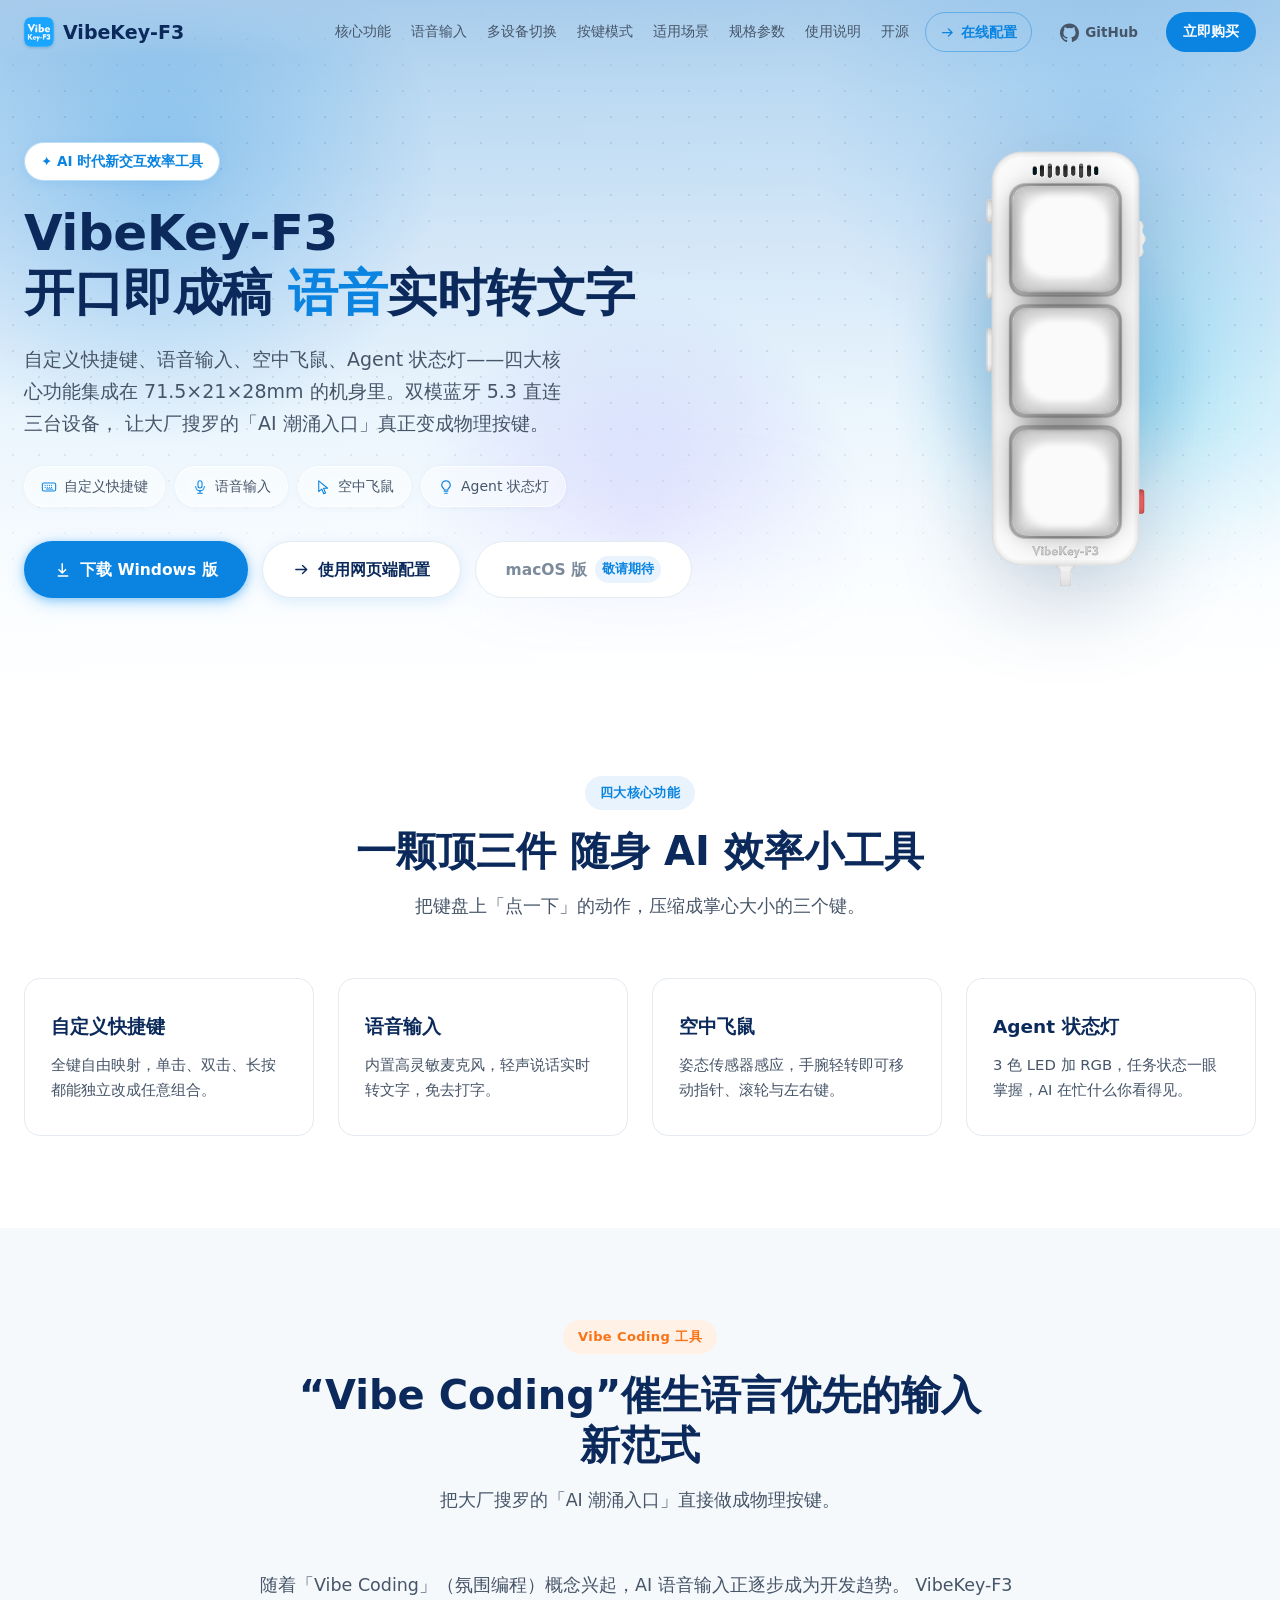
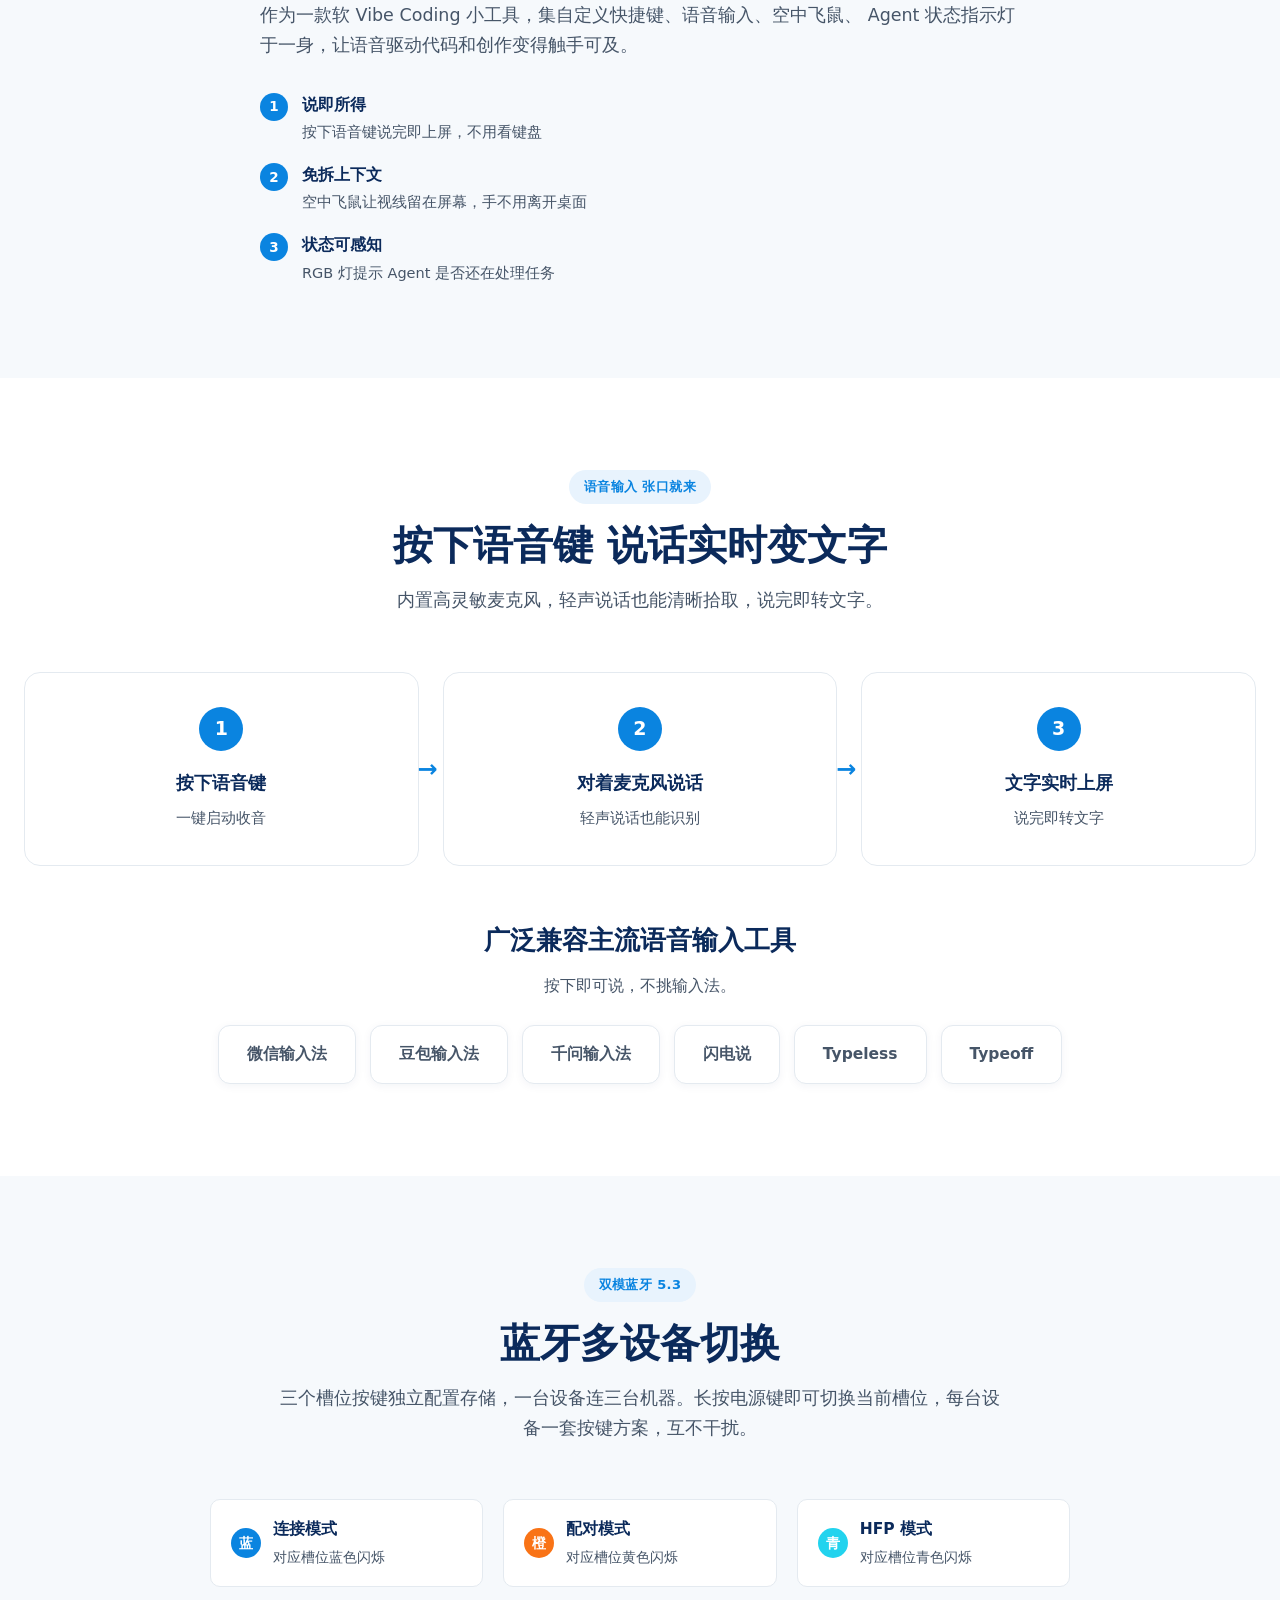
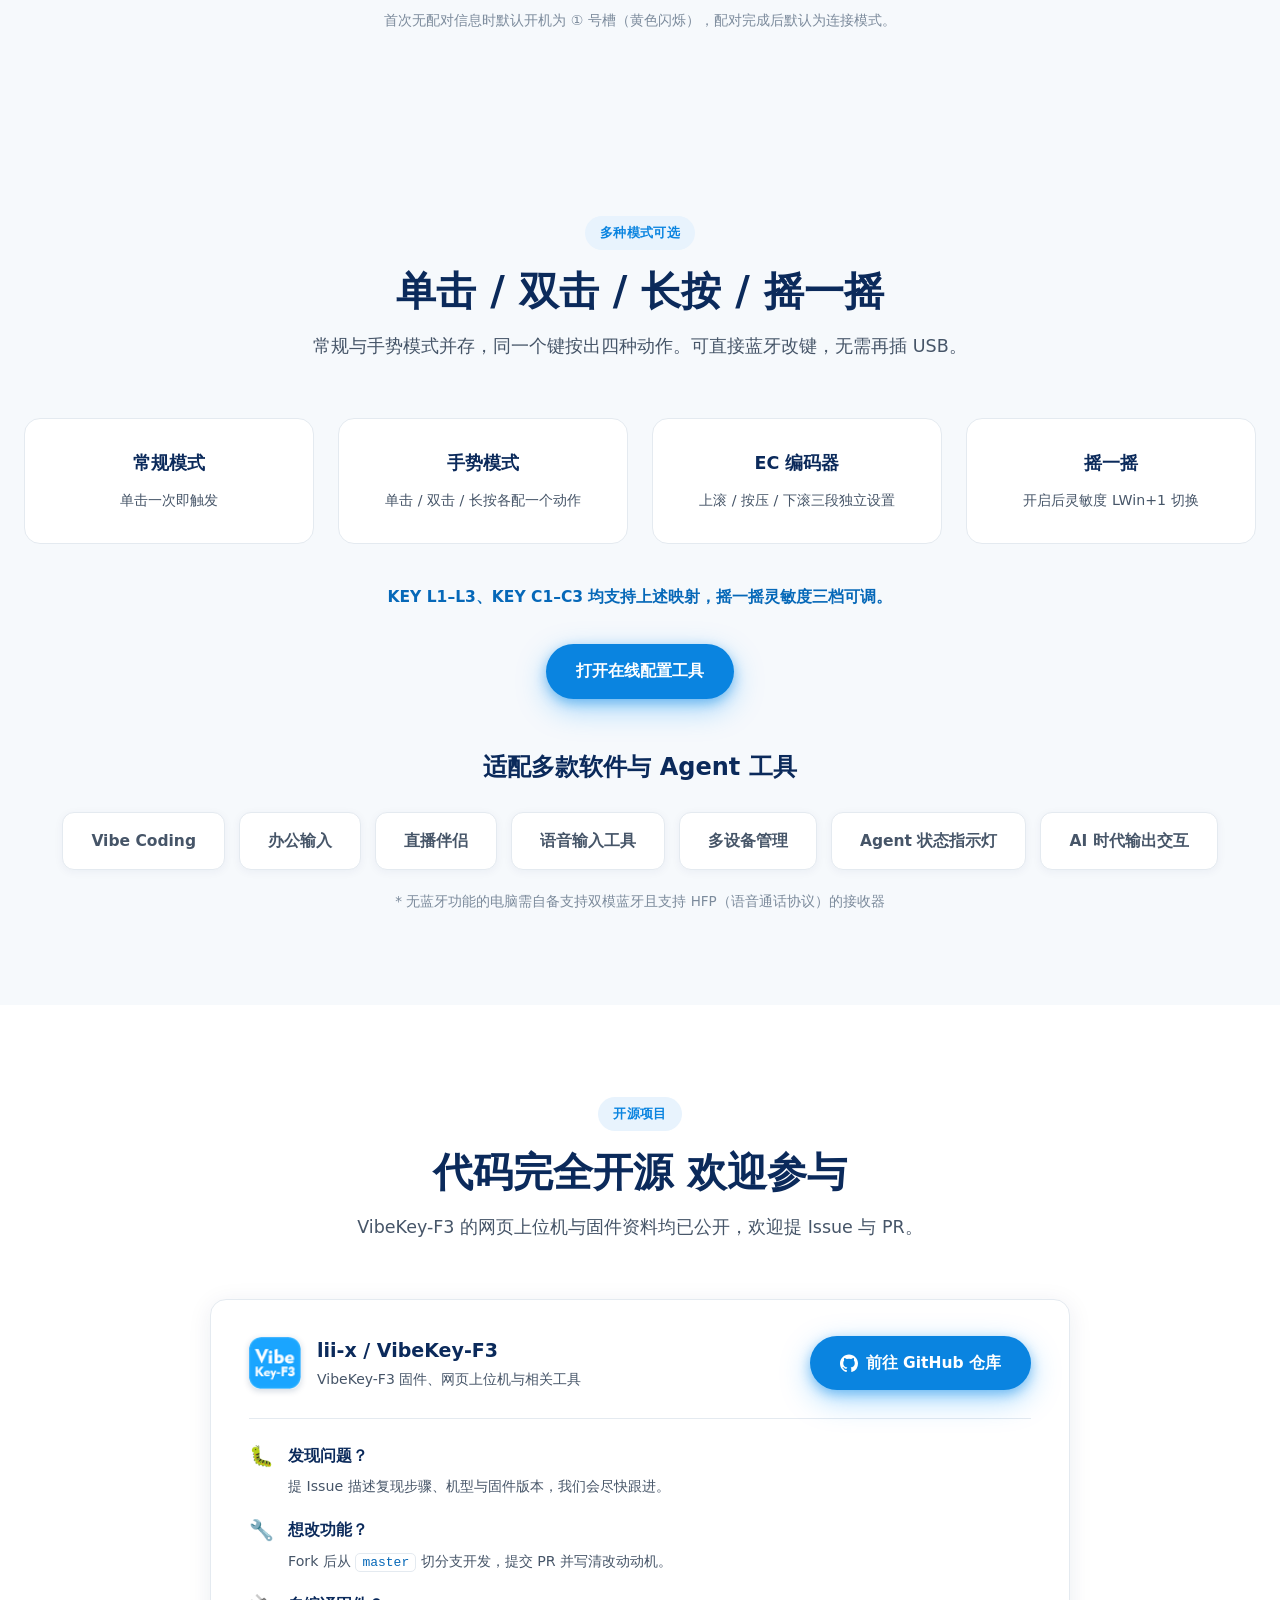
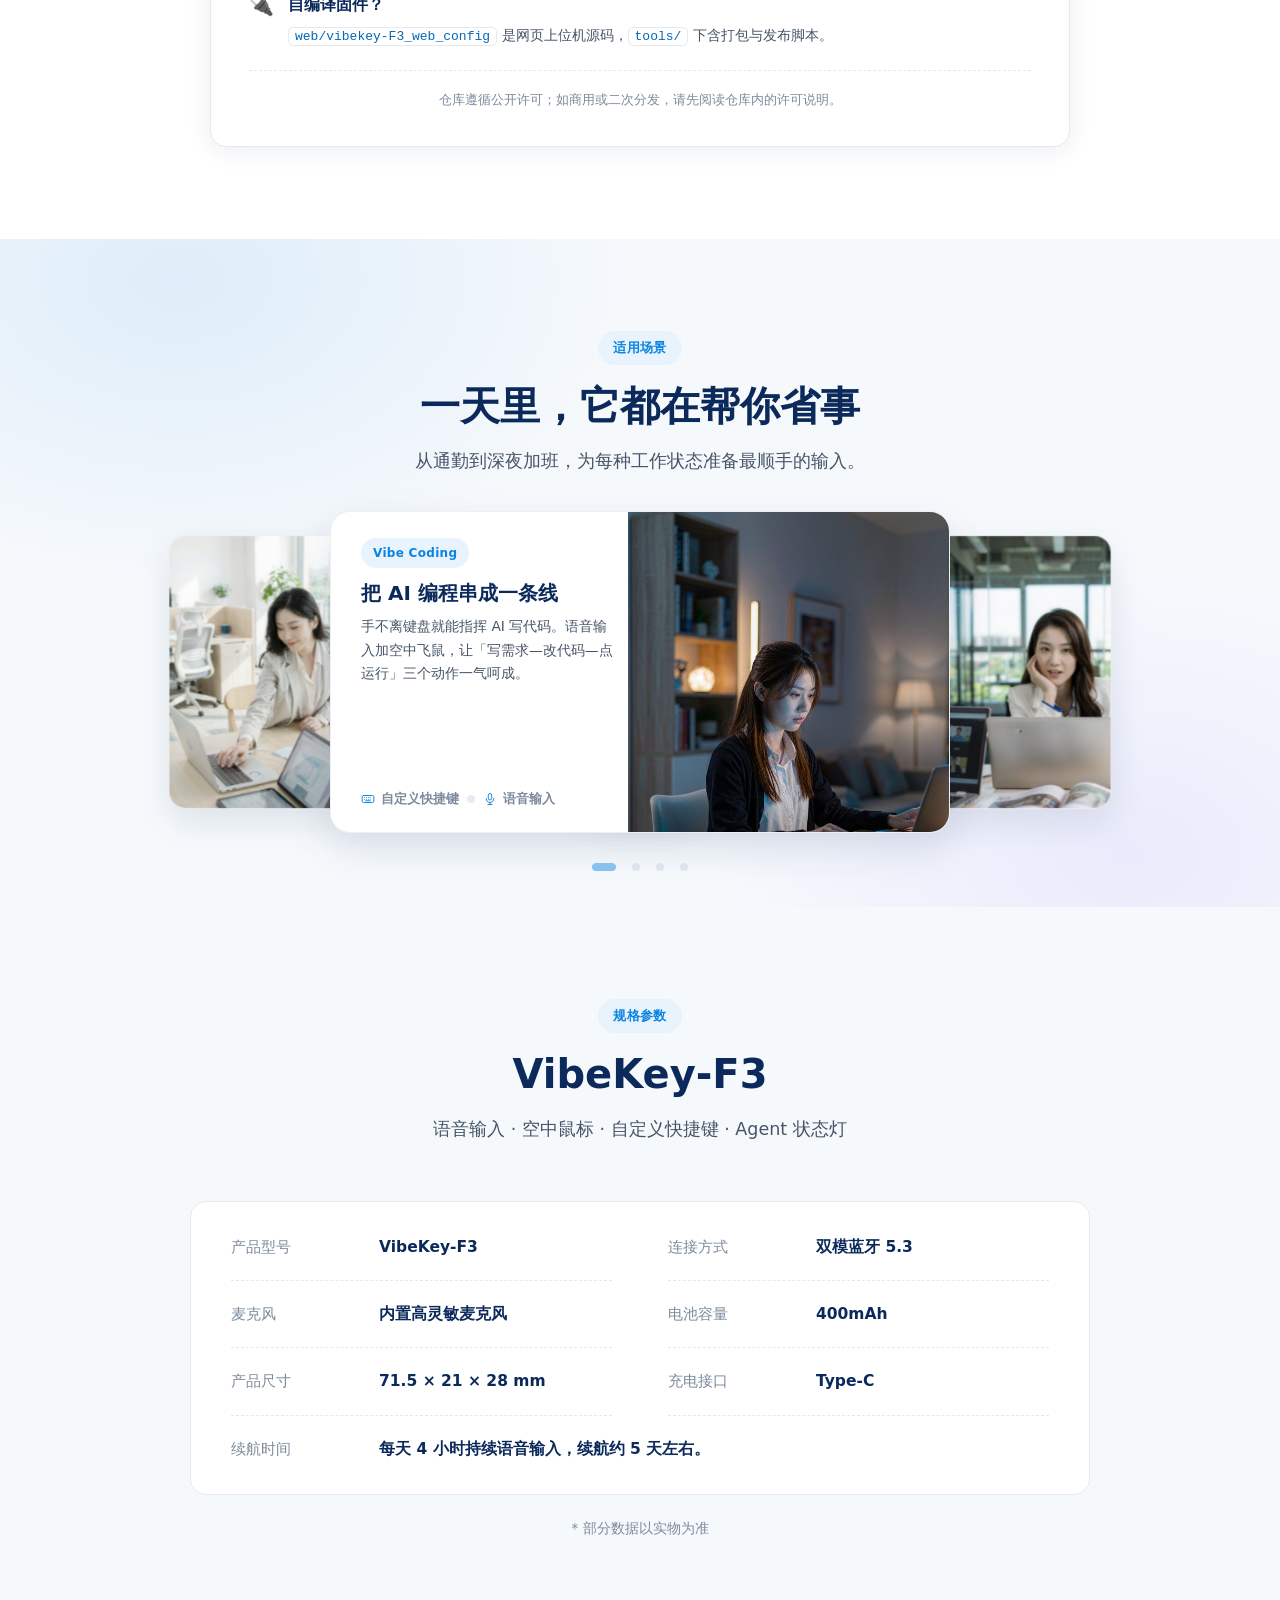
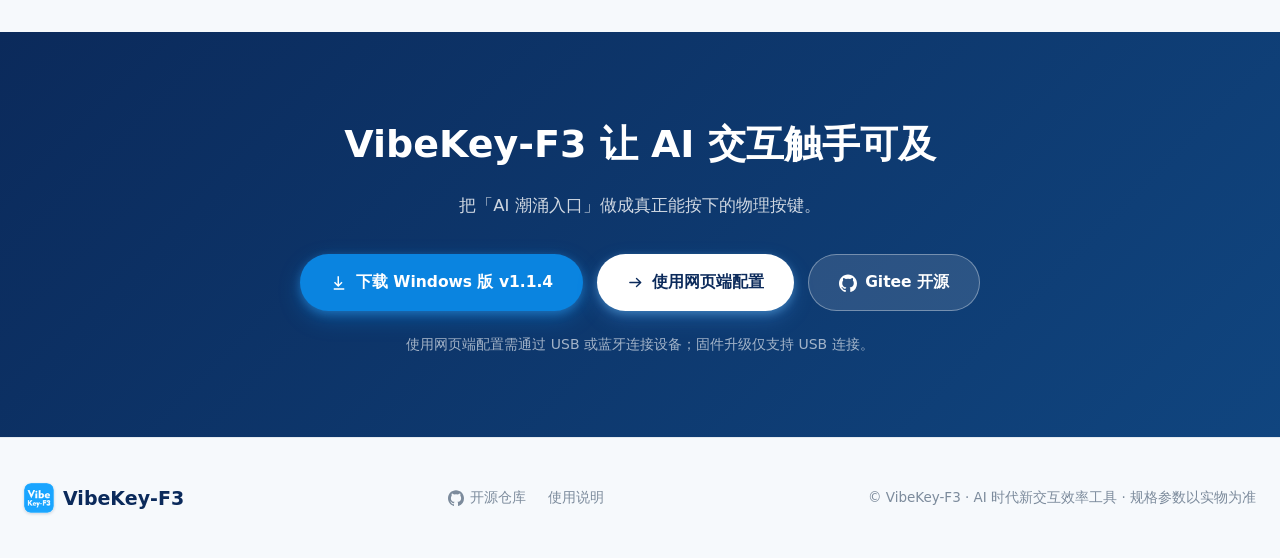
==== index.html @ 5e30a3ec "feat(web): 手机端改为桌面版整体等比缩放 上一版「手机端结构对齐桌面端」的逐档响应式重排被否决（文字挤成窄条、 产品图被裁、按钮要横滑）。改为固定 1280px 设计稿整体缩小： trans" ====
<!DOCTYPE html>
<html lang="zh-CN">
<head>
<meta charset="utf-8">
<meta name="viewport" content="width=device-width, initial-scale=1, viewport-fit=cover">
<title>VibeKey-F3 — 语音输入 · 空中飞鼠 · 自定义快捷键 · Agent状态灯</title>
<meta name="description" content="VibeKey-F3 顶三件随身 AI 效率小工具：自定义快捷键、语音输入、空中飞鼠、Agent 状态灯。双模蓝牙 5.3，三槽位独立配置，400mAh 长续航。">
<meta name="keywords" content="VibeKey-F3,语音输入,空中飞鼠,自定义快捷键,AI键盘,蓝牙键盘,Agent状态灯,双模蓝牙">
<meta property="og:title" content="VibeKey-F3 — AI时代新交互效率工具">
<meta property="og:description" content="一颗顶三件。语音输入、空中飞鼠、自定义快捷键与 Agent 状态灯，全部装进 71.5×21×28mm 的机身。">
<meta property="og:type" content="website">
<meta property="og:image" content="web/assets/img/product.png">
<link rel="icon" type="image/png" sizes="32x32" href="web/assets/img/favicon-32.png">
<link rel="icon" type="image/png" sizes="16x16" href="web/assets/img/favicon-16.png">
<link rel="apple-touch-icon" href="web/assets/img/logo.png">
<!-- 带 v= 版本号: GitHub Pages 对 CSS 设了 max-age=600(10 分钟缓存),
     改动样式后若不加版本号, 浏览器会继续用旧缓存。改样式时同步递增此值即可立即生效。
     v6: 修桌面端抽屉专用项漏显示(在线改键/GitHub 重复且被裁)。
     v7: 修首屏动态背景"被拆一半"—— 底色渐变收到 hero 底边(原先62% 就变白,
         浅蓝在中段就被齐齐切断, 像被切了一刀), 光斑层加纵向 mask 化掉裁切线,
         三个光斑往画面内收, 紫色斑从 bottom:-210px 提到 -70px 完整露出。
     v8: 「适用场景」改轮播(中间大图 + 两侧露边 + 圆点), 新增 4 张场景图。
     v9: 收窄卡片组(原来 560+各露250 横铺近满屏 → 560+各露148),
         侧卡只显示图片区(否则露出半截标题), 拖拽加限幅防"三卡散架"。
     v10: 修侧卡"上方 2/3 空白乱套" —— 原来用 visibility:hidden 藏文字区,
         它不占位, 媒体区被挤到第二行。改 display:none + grid-row:1。
         手机端不做特殊版式, 删掉"文字在上图在下", 跟桌面端同结构等比缩小。
     v11: 主卡人物显示不全 —— 图片区只占 44% 且 object-position 锚在 32%,
         人的头被切在上边缘。改 52% 宽 + 锚点回落 50%(居中),
         并把轮播框放宽到 1016px(主卡 620 + 两侧各露 ~150, 对标 Chatterfly 的
         720 + 各露 170)。侧卡改为"完整一片图"(object-fit:cover 居中裁),
         不再被压成窄条。
     v12: 轮播三处修正 ——
         ① 圆点: 选中项原来用 scaleX(3.25) 把 8px 圆横拉成椭圆, 改真改 width
            (8→24px) + 负 margin 抵消重排, 得到"矩形条 + 正圆"。
         ② 侧卡不露人: 图片区原来铺满整卡, cover 按整卡宽裁, 人物落在露边之外。
            改为图片区宽度 = 露出宽(--vis)、并贴住露出端。
         ③ 位移公式修正: translateX(-50%) 的百分比是相对**元素自身宽**,
            历史值都多算了一个主卡半宽, 侧卡被推太远、露出宽高达 472px
            (看着"太长")。统一按 T = --vis − W·sx/2 重算。
            侧卡同时改成 scale(.76,.94), 横向多收纵向少收 → 竖着的图片块。
     v13: 修侧卡"图片变形" —— v12 用 scale(.76, .94) 想把侧卡做成竖长块,
         横向缩 76% / 纵向缩 94%, **两者不等**就把整张图硬压扁了
         (人变宽、椅子变高)。改回**等比** scale(.85), 位移按 T = --vis − W·sx/2
         重算; 侧卡媒体区宽度改 max(--vis / --sx × 1.04, 150px)
         —— 必须反除缩放比, 且给下限保证窄屏档人物不被裁出容器。
     v14: 导航栏改「顶部透明 / 滚动后毛玻璃」(对标 Chatterfly)——
         .nav 由 sticky 改 fixed: sticky 始终占文档流里64px, 首屏顶部会留一条
         空白带, 透明后反而像"上面缺了一块"。改 fixed 让导航真正浮在内容之上,
         首屏动态背景能从 y=0 连续铺下来。
         配套: ① 抽出 --nav-h 变量, .hero-in 的 padding-top 改成
            calc(原间距 + var(--nav-h)) 补回导航让出的空间, 两处单列断点同步;
         ② html 加 scroll-padding-top: var(--nav-h) —— fixed 之后锚点跳转
            会被导航压住一截, 这一行让浏览器自动把目标算到导航下沿;
         ③ .hero-aurora 顶部 mask 淡出点从 14% 收到 8%: 原来那段淡出区正好
            盖住导航位置, 光斑透不到导航后面, 毛玻璃只能糊到纯色;
         ④ 不支持 backdrop-filter 的老浏览器给一版更实的白底兜底;
         ⑤ 手机端抽屉打开时(.nav:has(.nav-links.open))强制实底, 否则
            透明导航 + 白色抽屉拼在一起会乱。
     v15: 按需求删除「在线工具」区块(id=app: 在线配置 / 打开网页就能改键 /
         三张 tool-card / 打开在线改键工具按钮 / 串口提示)——
         ① HTML 整块移除, CSS 里随之失效的 .tool-card/.tool-ic/.tool-cta/
            .tool-tip 四组样式(含 900px 断点里的 .tool-cta .btn)一并删掉,
            不留死代码。
         ② 手机端抽屉里的「在线改键」原来是 href="#app" 站内锚点(滚到该区块
            再点按钮), 区块删除后成死链 → 改为 data-app-link 直达改键页,
            与桌面端 .nav-app 行为统一。
         ③ sec/sec-alt 交替底色不受影响: 删前是 modes(alt) + app(alt) 连续两块,
            删后 modes(alt) → opensource(白), 交替反而更规整。
     v16: 按需求删除「三大核心硬件 颗颗能打」区块(id=hardware: 小机身大能量 /
         三张 hw 卡: 高灵敏麦克风 / 姿态传感器 / 3 色 LED 加 RGB)。
         ① HTML 整块移除(含导航里「硬件」那个锚点, 否则成死链); CSS 里随之
            失效的 .hw/.hw-ic/.hw h4/.hw p 与 .grd-3 一并删除 —— .grd-3 经
            全仓库确认仅此区块在用(v15 注释说"Vibe Coding 在用"是误判,
            Vibe Coding 实际用 .narrow + .feat-list)。
         ② 「蓝牙多设备切换」(id=slots)三张槽位卡上的彩色灯点 .slot-lamp
            (橙/蓝/青圆点)按需求移除, 保留「槽位 ①②③ / 工作机·笔记本·平板」
            文字; HTML 三个 div + CSS 三组 .slot-lamp 规则一并删掉。
         ③ 底色交替补正: 删掉灰底的 hardware 后 voice(白) 会和 slots(白) 贴一起,
            只需把 slots 改成灰底 —— 让它接替原 hardware 的"灰色分隔"角色,
            其余区块一档未改, 首屏底边纯白与 features 的无缝衔接不受影响。
            (注: scenes 自带灰底渐变 + specs 灰底, 二者相邻双灰是 v8 起就有的
             既有现象, 非本次引入。)
     v17: 轮播分页圆点改成「进度填充条」—— 选中那根在自动播放时从左往右
          慢慢填充成蓝色(时长 = 自动切换间隔 AUTO, 两处同源, 改一处必同步),
          填满瞬间 setInterval 触发切下一张。
          实现: 圆点内加 <i class="car-fill"> 子元素, CSS 用
          transform:scaleX(0→1) + animation:carFill var(--car-dur) linear forwards;
          底槽改回灰(#C3D2E2)让蓝填显形; 悬停/拖拽时 .car-dots.is-paused 冻结
          填充, 松开由 restartFill()(摘 is-run→强制重排→加 is-run)从头重播, 与
          定时器重新对齐; prefers-reduced-motion 下直接 scaleX(1) 不自动播。
     v18: 分页圆点间隙修正 —— 去掉 v12 的 `margin: 0 -8px` 负边距补偿。
          负边距本为"占位宽度锁死 8px、整排不重排", 但会把选中条两侧的视觉间隙
          吃掉 8px(gap 9 − 8 = 1px, 用户截图"这里的间隙太近")。改回占满 24px 布局宽度
          ⇒ 相邻间隙统一 = gap, 并把 gap 由 9px 提到 12px。
     v19: 修「悬停在轮播上页面滚不动」—— 轮播根节点原来对 touchmove 无条件
          preventDefault(只想去掉触屏横向返回/前进手势), 把纵向页面滚动也一起拦了。
          改为只在"横向位移 > 纵向"时才拦, 并给 `.car` 加 `touch-action: pan-y`
          作为 CSS 侧兜底。
     v20: 官网加「下载 Windows 版」入口(CTA 区) —— 安装包已上 GitHub Releases。
          新增 .btn-dl(亮蓝实心+大阴影, 全站唯一转化入口) / .cta-note / .cta-link;
          ⚠️ 下载必须用普通 a 标签跳转: Releases 资产直链不带 CORS 头,
             JS fetch/XHR 会被浏览器拦(与 Gitee 两跳 302 同类问题)。
     v21: 首屏改「天空感」+ 标题第二行轮换 + 去掉功能区图标。
          ① .hero 背景由极淡蓝白换成天空渐变(上端明确天空蓝→底边纯白, 与下方区块无缝);
             新增纯 CSS 云层 .hero-clouds/.cloud(3 瓣白径向渐变 + 大模糊, 各自缓慢飘);
          ② h1 第二行拆成 5 句 .rot-i, 由 JS 定时交叉淡入淡出(品牌行 .l1 不动);
             容器高度由 JS 量最高一句写死, 防切换时把下方按钮顶得上下抖;
          ③ 四大功能卡的 .crd-ic 图标块(及 3 条 :nth-child 配色规则)删除。
          ⚠️ 云/极光/点阵都在 z-index:0, .hero-in 是 z-index:1, 动画永远在文字之下。
     v22: ① 云层重做 —— v21 的"椭圆 + 大模糊"观感是"糊毛的椭圆"(用户: "白云感觉有点奇怪"),
             改成"多个圆盘并集"(每朵 6 个 .cf-p), 底排贴底 ⇒ 平底 + 蓬松顶;
          ② 首屏按钮组调整: 新增「下载 Windows 版」(复用底部自动取版本逻辑) 与
             「macOS 版 敬请期待」占位; 删掉「查看规格参数」;
          ③ 下载逻辑改为 .btn-dl[data-gitee-repo] 全量同步, 首屏/底部两个入口版本号一致;
             顺手修掉 apply() 重建 dlNote 后 #dlGhLink 引用失效导致备用源链接丢失的问题。
     v23: ① 首屏 4 朵云**整体删除**(用户: "那4朵云不要了") —— 云层试过两版
             (椭圆+大模糊 / 圆盘并集)观感都不如"干净的天空渐变 + 极光光斑"利落;
             .hero-clouds / .cloud / .cf-p / cloudDrift 及窄屏覆盖块一并删净;
          ② 四大功能标签的 emoji(⌨🎙🕹💡)换成内联 SVG 线性图标 ——
             用户: "这图标不好看, 一眼就是 AI 的感觉"(emoji 跨平台渲染不一致、配色杂);
             现统一 1.6 描边 + currentColor(单给 --blue), 与导航图标同一套语言;
             ⚠️ 图标 aria-hidden, 避免屏幕阅读器把装饰图标当内容重念一遍。
     v24: ① 首屏「在线改键」的齿轮 emoji(⚙) 换成**【横着的向右箭头】**
             —— 仅此一处, 导航栏与底部 CTA 的「在线改键」仍是齿轮(用户明确要求);
             箭头语义更贴: 该按钮是"跳转/进入"改键工具(箭头=去那边, 齿轮=设置);
          ② **按钮投影由灰黑改成彩色光晕**: 每个按钮的投影取其**自身色相**
             (蓝按钮→亮蓝光晕), 且做**两层**(近层小 blur 饱和色 + 远层大 blur 柔光)
             ⇒ 观感从"纸片浮在灰雾上"变成"按钮在发光";
             深蓝 CTA 区上的白按钮用"亮天蓝光晕"而非黑投影, 否则白按钮底下会显脏。
             ⚠️ .btn-soon 必须连 box-shadow 一起清空(不能只清 transform),
                否则新增的 .btn-s 蓝调投影会套在"敬请期待"占位按钮上, 让它看着像能点。
     v25~v32: 见 git log(在线改键入口/场景轮播/CTA 下载/说明书入口等, 已上线)。
     v33: ★ 手机端改「桌面版整体等比缩小」——
          废弃原先"手机端单独响应式重排"的做法(用户看后否决: 文字挤成窄条、
          产品图被裁、按钮要横滑)。现改为:
            .vk-scale 固定 1280px 排版 → transform: scale(视口宽/1280) 整体缩小;
            style.css 末尾新增覆盖区, 窄屏时作废全部 11 处 @media 断点;
            导航因 transform 包含块而由 fixed 降级为 absolute(不再吸顶)。
          详见 index.html 缩放外壳注释与 style.css 末尾覆盖区注释。 -->
<link rel="stylesheet" href="web/assets/style.css?v=33">
</head>
<body>

<!-- 改键页地址: 相对路径指向同仓库的 vibekey-F3_web_config。
     该页需要 Web Serial API, 必须经 http(s) 打开, 直接双击 file:// 会有兼容问题。
     部署到 GitHub Pages 时此相对路径同样有效(与 site/ 同级目录)。

     两类链接要区分开, 别都塞 data-app-link:
       data-app-link  -> 直接跳改键页(按钮用)
       无属性         -> 站内锚点
     (早期「在线工具」区块还在时, 导航菜单用无属性锚点滚到该区块再由用户
      点按钮; 该区块已删除, 现在所有改键入口统一用 data-app-link 直达。) -->
<script>
  window.VK_CONFIG = {
    // 改键页(按键配置 + 固件升级)相对路径 —— 换部署位置时只改这一处
    appUrl: 'web/vibekey-F3_web_config/index.html',
  };
  // 只给 [data-app-link] 绑定真实地址, 站内锚点链接保持原样
  document.addEventListener('DOMContentLoaded', function () {
    var url = window.VK_CONFIG.appUrl;
    document.querySelectorAll('[data-app-link]').forEach(function (el) {
      el.setAttribute('href', url);
    });
  });
</script>

<!-- ============ 等比缩放驱动 ============
     ★ 10-08: 窄屏(<=1280px)时把整个桌面版按比例缩小, 一屏看全。

     做三件事:
       ① 给 <html> 加/摘 .vk-fixed —— 这是 CSS 覆盖区(style.css 末尾)的开关,
          加了它所有 @media (max-width:...) 的移动端改动才被作废;
       ② 算缩放比 k = 视口宽 / 1280, 写到 .vk-scale 的 --vh-k 上,
          CSS 用 transform: scale(var(--vh-k)) 缩小;
       ③ 把 .vk-scale 缩放后的实际高度回写给外层 .vk-scale-outer
          —— transform 不改布局高度, 不补这一下页面底部会空一大截。

     ⚠️ 放在 <body> 起始处同步执行(不包 DOMContentLoaded):
        缩放必须赶在首次绘制前生效, 否则会闪一下"没缩放的桌面版"。
        此时 .vk-scale 还没被解析到 ⇒ 用 document.querySelector 拿不到,
        所以直接读 body 首个子元素, 或退一步等 DOMContentLoaded 补算高度。
        这里用后者: 先立刻置类与比例(消除横向滚动条), 高度稍后补。 -->
<script>
(function () {
  var DESIGN_W = 1280;          // 设计稿宽度, 必须与 CSS 的 --max 一致
  var html = document.documentElement;

  // ★ 一个很容易踩的边界: 不能看到 `vw <= 1280` 就缩放。
  //   clientWidth 已经扣掉纵向滚动条(桌面 Edge 约 15px), 于是:
  //     窗口 1281px → clientWidth 1266 → 判定为"要缩放"
  //   若此时 CSS 覆盖区写的是 `@media (max-width: 1280px)`, 该媒体查询
  //   **不匹配**(视口 1281 > 1280) ⇒ 画布拿不到 `width: 1280px`, 仍是 100%
  //   (= 1266) ⇒ 变成"用 1266 的画布、配 1266/1280 的缩放比",
  //   桌面宽度下平白缩了一截(实测 k=0.989、画布 1266)。
  //
  //   对策**不是**改这里的阈值, 而是让 CSS 覆盖区的阈值放宽(见 style.css 末尾
  //   写 `max-width: 1400px`, 并附了原因): 只要媒体查询在候选区间内都匹配,
  //   真伪就完全由下面的 .vk-fixed 类单独决定 ⇒ 单一判据, 不会错位。
  //
  //   缩放比恒为 clientWidth / DESIGN_W; 画布 CSS 宽恒为 DESIGN_W(见 CSS),
  //   于是"画布宽 × k === clientWidth", 任何宽度下都铺满且不溢出。
  //
  //   ⚠️ 用 clientWidth 而不是 window.innerWidth: innerWidth 含滚动条,
  //      拿它算 k 会让缩放后的内容比可用区宽 15px, 触发横向滚动条;
  //      而横向滚动条一出现又会改变可用宽 ⇒ 反馈循环(抖动)。
  function apply() {
    var vw = html.clientWidth;   // 真实可用宽(已排除纵向滚动条)
    if (vw < DESIGN_W) {
      var k = vw / DESIGN_W;
      html.classList.add('vk-fixed');
      html.style.setProperty('--vh-k', k);
    } else {
      // 桌面端: 完全恢复原生响应式, 不留任何缩放痕迹
      html.classList.remove('vk-fixed');
      html.style.removeProperty('--vh-k');
    }
    fixHeight();
  }

  // transform 不撑高度 ⇒ 把缩放后的真实高度回写给外层容器
  function fixHeight() {
    var sc = document.querySelector('.vk-scale');
    var out = document.querySelector('.vk-scale-outer');
    if (!sc || !out) return;
    if (!html.classList.contains('vk-fixed')) { out.style.height = ''; return; }
    var k = parseFloat(html.style.getPropertyValue('--vh-k')) || 1;
    // offsetHeight 是未缩放的布局高, 乘 k 即缩放后视觉高
    out.style.height = Math.round(sc.offsetHeight * k) + 'px';
  }

  // 首屏图片是本地静态资源, load 事件后高度才算得准
  apply();
  window.addEventListener('resize', apply, { passive: true });
  window.addEventListener('load', fixHeight);
  document.addEventListener('DOMContentLoaded', apply);

  // 图片解码完成会改变布局高度, 逐个补算(不做持续监听, 只在解码时各补一次)
  document.addEventListener('DOMContentLoaded', function () {
    document.querySelectorAll('.vk-scale img').forEach(function (img) {
      if (img.complete) return;
      img.addEventListener('load', fixHeight, { once: true });
      img.addEventListener('error', fixHeight, { once: true });
    });
  });
})();
</script>

<!-- ============ 缩放外壳 ============
     ★ 10-08: 手机端不再单独设计版式, 改成「桌面版整体等比缩小」。
       背景: 试过一版"手机端结构对齐桌面端"的响应式改造(逐档重排),
       用户看后否决 —— 效果很糟糕, 文字被挤成窄条、产品图被右边裁掉、
       按钮要横滑才能点全。于是回到最朴素的思路: 桌面版就是一版做好的画,
       手机上直接把这幅画按比例缩小, 一屏看全, 不做任何重排。

     实现:
       ① body 里所有内容包进 .vk-scale(固定 1280px 宽的"设计画布");
       ② 外层 .vk-scale-outer 用 --scale 折算后的高度撑住文档流,
          .vk-scale 用 transform: scale() 缩小 —— transform 不参与布局,
          不撑高度, 所以必须由外层补回(见 CSS 里的 height 计算);
       ③ 视口 <=1280px 时, CSS 把全站所有 @media 断点"关掉"
          (通过给 html 加 .vk-fixed 类 + 媒体查询改用 .vk-fixed 作用域),
          让内层永远按桌面版布局排版, 再统一缩放。

     ⚠️ 为什么导航要放在这层里面: transform 会创建包含块,
        里面的 position:fixed 会退化成相对该元素定位, 不再是视口固定。
        所以窄屏下 .nav 改 absolute(见 CSS), 由外壳承担滚动。 -->
<div class="vk-scale-outer" id="vkScaleOuter">
<div class="vk-scale" id="vkScale">

<!-- ============ 导航 ============ -->
<header class="nav">
  <div class="wrap nav-in">
    <a class="logo" href="#top">
      <span class="logo-mark"><img src="web/assets/img/logo.png" alt="VibeKey-F3"></span>
      <span>VibeKey-F3</span>
    </a>
    <nav class="nav-links" id="navLinks">
      <!-- data-opt: 中等宽度(1080~1240)优先隐藏这些次要锚点, 避免导航挤成一团 -->
      <a href="#features">核心功能</a>
      <a href="#voice" data-opt>语音输入</a>
      <a href="#slots" data-opt>多设备切换</a>
      <a href="#modes" data-opt>按键模式</a>
      <a href="#scenes" data-opt>适用场景</a>
      <a href="#specs">规格参数</a>
      <!-- ★ 10-08: 新增「使用说明」入口 —— 指向 web/manual.pdf。
           ⚠️ 原文件名是「说明书.pdf」, 已改成 ASCII 的 manual.pdf:
              中文名在 URL 里会变成 %E8%AF%B4%E6%98%8E%E4%B9%A6.pdf 一长串,
              分享到微信/群里容易被截断或显示乱码。
           用普通 a 标签新标签页打开即可(浏览器自带 PDF 阅读器渲染);
           ⚠️ 不要改成 fetch/XHR —— 3.4MB 二进制没必要绕 CORS, Pages 直链够用。 -->
      <a href="web/manual.pdf" target="_blank" rel="noopener noreferrer">使用说明</a>
      <a href="#opensource" data-opt>开源</a>
      <!-- 手机端抽屉里的「在线配置」: 原来是无属性的站内锚点, 滚到「在线工具」
           区块再由用户点按钮。该区块已按需求删除, 锚点成了死链 ——
           改为 data-app-link 直接跳改键页, 与桌面端 .nav-app 行为一致。
           ★ 10-07: 齿轮 emoji → 横箭头 SVG, 文案「在线改键」→「在线配置」,
             与桌面端 .nav-app 保持完全一致(全站入口统一)。 -->
      <a class="nav-menu-app" data-app-link href="#app">
        <svg class="nav-app-ic" viewBox="0 0 24 24" width="16" height="16" fill="none"
             stroke="currentColor" stroke-width="2" stroke-linecap="round" stroke-linejoin="round"
             aria-hidden="true" focusable="false">
          <path d="M4 12h15M13.4 6.2 19.4 12l-6 5.8"/>
        </svg>
        在线配置
      </a>
      <a href="https://github.com/lii-x/VibeKey-F3" class="nav-menu-gh" target="_blank" rel="noopener noreferrer">
        <svg viewBox="0 0 24 24" width="18" height="18" fill="currentColor" aria-hidden="true">
          <path d="M12 .5C5.37.5 0 5.87 0 12.5c0 5.3 3.44 9.8 8.21 11.39.6.11.82-.26.82-.58v-2.03c-3.34.73-4.04-1.61-4.04-1.61-.55-1.39-1.34-1.76-1.34-1.76-1.09-.75.08-.73.08-.73 1.21.09 1.84 1.24 1.84 1.24 1.07 1.84 2.81 1.31 3.5 1 .11-.78.42-1.31.76-1.61-2.67-.3-5.47-1.34-5.47-5.95 0-1.31.47-2.39 1.24-3.23-.13-.3-.54-1.52.11-3.18 0 0 1.01-.32 3.3 1.23a11.5 11.5 0 0 1 6.01 0c2.29-1.55 3.3-1.23 3.3-1.23.65 1.66.24 2.88.12 3.18.77.84 1.23 1.92 1.23 3.23 0 4.62-2.8 5.64-5.48 5.94.43.37.82 1.1.82 2.22v3.29c0 .32.21.7.82.58A12.01 12.01 0 0 0 24 12.5C24 5.87 18.63.5 12 .5z"/>
        </svg>
        GitHub 开源仓库
      </a>
    </nav>
    <!-- ★ 10-07: 齿轮 emoji(⚙) → 横向右箭头 SVG, 文案「在线改键」→「在线配置」。
         箭头与首屏/CTA 用的是同一套 path(`M4 12h15M13.4 6.2 19.4 12l-6 5.8`),
         保证全站"去配置工具"的入口视觉统一。
         ⚠️ 早前用户明确说过"只改首屏那一个", 现在用户主动要求导航栏也一起改
            ⇒ 这条旧约定**作废**, 全站四处入口已统一。
         title 里保留"在线改键"全称(不改), 因为它承担的是"完整说明"职责,
         短标签用"在线配置"、悬浮提示给全称, 信息更充分。 -->
    <a class="nav-app" data-app-link href="#app" title="打开 VibeKey-F3 在线配置工具">
      <svg class="nav-app-ic" viewBox="0 0 24 24" width="15" height="15" fill="none"
           stroke="currentColor" stroke-width="2" stroke-linecap="round" stroke-linejoin="round"
           aria-hidden="true" focusable="false">
        <path d="M4 12h15M13.4 6.2 19.4 12l-6 5.8"/>
      </svg>
      在线配置
    </a>
    <a class="nav-gh" href="https://github.com/lii-x/VibeKey-F3" target="_blank" rel="noopener noreferrer"
       title="在 GitHub 上查看 VibeKey-F3 开源仓库" aria-label="GitHub 开源仓库">
      <svg viewBox="0 0 24 24" width="19" height="19" fill="currentColor" aria-hidden="true">
        <path d="M12 .5C5.37.5 0 5.87 0 12.5c0 5.3 3.44 9.8 8.21 11.39.6.11.82-.26.82-.58v-2.03c-3.34.73-4.04-1.61-4.04-1.61-.55-1.39-1.34-1.76-1.34-1.76-1.09-.75.08-.73.08-.73 1.21.09 1.84 1.24 1.84 1.24 1.07 1.84 2.81 1.31 3.5 1 .11-.78.42-1.31.76-1.61-2.67-.3-5.47-1.34-5.47-5.95 0-1.31.47-2.39 1.24-3.23-.13-.3-.54-1.52.11-3.18 0 0 1.01-.32 3.3 1.23a11.5 11.5 0 0 1 6.01 0c2.29-1.55 3.3-1.23 3.3-1.23.65 1.66.24 2.88.12 3.18.77.84 1.23 1.92 1.23 3.23 0 4.62-2.8 5.64-5.48 5.94.43.37.82 1.1.82 2.22v3.29c0 .32.21.7.82.58A12.01 12.01 0 0 0 24 12.5C24 5.87 18.63.5 12 .5z"/>
      </svg>
      <span>GitHub</span>
    </a>
    <a class="nav-cta" href="#buy">立即购买</a>
    <button class="nav-toggle" id="navToggle" aria-label="菜单" aria-expanded="false">
      <svg class="ic-burger" width="22" height="22" viewBox="0 0 24 24" fill="none" stroke="#0B2A5B" stroke-width="2" stroke-linecap="round">
        <path d="M3 6h18M3 12h18M3 18h18"/>
      </svg>
      <svg class="ic-close" width="22" height="22" viewBox="0 0 24 24" fill="none" stroke="#0B2A5B" stroke-width="2" stroke-linecap="round">
        <path d="M5 5l14 14M19 5L5 19"/>
      </svg>
    </button>
  </div>
</header>

<!-- ============ 首屏 ============ -->
<section class="hero" id="top">
  <!-- 10-07: 云层已按需求整体移除(用户: "那4朵云不要了")。
       曾试过两版(椭圆+大模糊 / 圆盘并集), 结论是纯 CSS 云的观感始终不如
       "干净的天空渐变 + 极光光斑" 来得利落, 于是直接去掉, 只留渐变与光斑。
       CSS 里的 .hero-clouds/.cloud/.cf-p/cloudDrift 已一并删除, 别只删一边。 -->
  <div class="hero-aurora" aria-hidden="true">
    <span class="aurora-blob aurora-b1"></span>
    <span class="aurora-blob aurora-b2"></span>
    <span class="aurora-blob aurora-b3"></span>
  </div>
  <div class="wrap hero-in">
    <div class="hero-txt">
      <span class="hero-badge">✦ AI 时代新交互效率工具</span>
      <!-- 第二行随文案轮换(对标 chatterfly 首屏): 所有短语都预先写在 DOM 里,
           由 JS 交叉淡入淡出, 不在运行时拼 HTML。品牌行 .l1 固定不动,
           避免品牌名闪;
           高度由 JS 量出最高的一句后写死, 免得切换时把下方按钮顶来顶去。 -->
      <h1>
        <span class="l1">VibeKey-F3</span>
        <span class="l2 rot" id="heroRot">
          <span class="rot-i on">一颗顶三件 <em>随身</em>&nbsp;AI&nbsp;效率小工具</span>
          <span class="rot-i">开口即成稿 <em>语音</em>实时转文字</span>
          <span class="rot-i">手腕轻一转 <em>空中飞鼠</em>掌控光标</span>
          <span class="rot-i">一键即触发 <em>AI</em> 随时待命</span>
          <span class="rot-i">蓝牙 5.3 <em>三台设备</em>自由切换</span>
        </span>
      </h1>
      <p class="hero-sub">
        自定义快捷键、语音输入、空中飞鼠、Agent 状态灯——四大核心功能集成在
        71.5&times;21&times;28mm 的机身里。双模蓝牙 5.3 直连三台设备，
        让大厂搜罗的「AI 潮涌入口」真正变成物理按键。
      </p>
      <!-- 四大功能标签。
           ★ 10-07: 原来是 emoji(⌨ 🎙 🕹 💡), 用户反馈"一眼就是 AI 的感觉"——
             emoji 是彩色位图字形, 各家系统/浏览器渲染出来形状、配色、粗细都不一致,
             和这套"细线描边 + 单色蓝"的界面语言完全不搭, 且显得廉价。
             改成**内联 SVG 线性图标**: 统一 1.6 描边、统一 currentColor(跟随文字色,
             这里让它继承 .hero-tags 的 --blue), 与导航/按钮上的图标风格一致。
             选型对应关系:
               keyboard → 自定义快捷键(键帽轮廓 + 底部空格键)
               mic      → 语音输入(话筒 + 支架)
               cursor   → 空中飞鼠(箭头指针, 呼应"手腕轻转移动光标")
               bulb     → Agent 状态灯(灯泡 + 灯丝, 呼应"状态灯/看得见")
             ⚠️ 图标是装饰性的(info 已由旁边文字给出), 一律 aria-hidden + focusable=false,
                免得屏幕阅读器把 SVG 当内容念一遍, 出现"自定义快捷键 键盘 自定义快捷键"这种重复。 -->
      <div class="hero-tags">
        <span>
          <svg class="tg-ic" viewBox="0 0 24 24" fill="none" stroke="currentColor" stroke-width="1.6"
               stroke-linecap="round" stroke-linejoin="round" aria-hidden="true" focusable="false">
            <rect x="2" y="6" width="20" height="12" rx="2.4"/>
            <path d="M6.2 9.6h0M9.4 9.6h0M12.6 9.6h0M15.8 9.6h0M6.2 12.6h0M9.4 12.6h0M12.6 12.6h0M15.8 12.6h0M17.4 15.4h0"/>
            <path d="M8.2 15h7.6"/>
          </svg>
          自定义快捷键
        </span>
        <span>
          <svg class="tg-ic" viewBox="0 0 24 24" fill="none" stroke="currentColor" stroke-width="1.6"
               stroke-linecap="round" stroke-linejoin="round" aria-hidden="true" focusable="false">
            <rect x="9" y="2.6" width="6" height="11" rx="3"/>
            <path d="M5.6 11.4a6.4 6.4 0 0 0 12.8 0"/>
            <path d="M12 17.8v3.6M8.6 21.4h6.8"/>
          </svg>
          语音输入
        </span>
        <span>
          <svg class="tg-ic" viewBox="0 0 24 24" fill="none" stroke="currentColor" stroke-width="1.6"
               stroke-linecap="round" stroke-linejoin="round" aria-hidden="true" focusable="false">
            <path d="M5.6 2.8 19 13.9h-6.2l3 7-2.7 1.2-3-7L5.6 19z"/>
          </svg>
          空中飞鼠
        </span>
        <span>
          <svg class="tg-ic" viewBox="0 0 24 24" fill="none" stroke="currentColor" stroke-width="1.6"
               stroke-linecap="round" stroke-linejoin="round" aria-hidden="true" focusable="false">
            <path d="M9.2 18.4h5.6M10 21.4h4"/>
            <path d="M12 2.6a6.4 6.4 0 0 1 3.7 11.6c-.6.5-.9 1-.9 1.6v.6H9.2v-.6c0-.6-.3-1.1-.9-1.6A6.4 6.4 0 0 1 12 2.6z"/>
          </svg>
          Agent 状态灯
        </span>
      </div>
      <div class="hero-btns">
        <!-- 首屏主转化入口(客户端下载) —— 与页面底部 CTA 区共用同一套
             data-gitee-repo / data-gh-repo 自动取版本逻辑(见文末脚本)。
             ★ 底部 .cta 的 #dlBtn 是"主", 这里是"从": 脚本会把两处文案/链接
               一并同步, 所以两处的 data-* 必须保持一致。
             ★ 必须是普通 <a> 跳转: Gitee/Releases 直链是重定向 + 无 CORS 头,
               JS fetch/XHR 会被浏览器拦掉。 -->
        <a class="btn btn-p btn-dl" id="heroDlBtn"
           data-gitee-repo="lii-x/vibe-key-f3"
           data-gh-repo="lii-x/VibeKey-F3"
           href="https://gitee.com/lii-x/vibe-key-f3/releases/download/studio-v1.1.4/VibeKey-F3_Studio_Setup_v1.1.4.exe">
          <svg viewBox="0 0 24 24" width="18" height="18" fill="currentColor" aria-hidden="true">
            <path d="M12 3v10.6l3.3-3.3 1.4 1.4L11 17.4 5.3 11.7l1.4-1.4L10 13.6V3h2zM5 19h14v2H5v-2z"/>
          </svg>
          <!-- ★ 10-07: 这个 id 目前已**不再被 JS 写入**(原先 JS 会把按钮文字
               替换成纯版本号"v1.1.5", 用户要求"不要显示版本号", 已改为固定文案)。
               保留 id 作为稳定的改文案锚点 —— 以后要调这几个字, 直接改这里即可。 -->
          <span id="heroDlBtnText">下载 Windows 版</span>
        </a>
        <!-- ★ 10-07: 这里原来是 "⚙ 在线改键"(齿轮 emoji), 用户要求换成"横着的箭头"。
             注意**只改首屏这一个** —— 导航栏与底部 CTA 的「在线改键」仍是齿轮(用户明确要求)。
             箭头语义上也更贴: 这个按钮是"跳转/进入"改键工具, 用向右箭头比齿轮更直观
             (齿轮是"设置", 箭头是"去那边")。
             图标用 currentColor 描边, 跟随文字色, 所以 hover 变蓝时图标一同步变蓝。
            ★ 10-07 文案调整: "在线改键" → "使用网页端配置"(用户要求)。
              新文案更准确地说明"点进去做什么"(打开网页版配置工具),
              且与下方功能区的"⚙ 打开在线改键工具"形成"简明版/详细版"的层次,
              不再两处都是"在线改键"这种重复说法。
              ⚠️ 仍**只改首屏这一处**, 其它三处「在线改键」保持原样。 -->
        <a class="btn btn-s" data-app-link href="#app">
          <svg class="btn-ic" viewBox="0 0 24 24" width="17" height="17" fill="none"
               stroke="currentColor" stroke-width="1.9" stroke-linecap="round" stroke-linejoin="round"
               aria-hidden="true" focusable="false">
            <path d="M4 12h15M13.4 6.2 19.4 12l-6 5.8"/>
          </svg>
          使用网页端配置
        </a>
        <!-- macOS 占位: 暂不可点, 用 aria-disabled + tabindex="-1" 明确告知
             辅助技术与键盘用户"这不是一个可用链接", 避免误点。 -->
        <span class="btn btn-s btn-soon" aria-disabled="true" title="macOS 版正在开发中">
           macOS 版 <em>敬请期待</em>
        </span>
      </div>
    </div>
    <div class="hero-vis">
      <span class="hero-ring" aria-hidden="true"></span>
      <img src="web/assets/img/product.png" alt="VibeKey-F3 三键自定义键盘 俯视图" width="319" height="875">
    </div>
  </div>
</section>

<!-- ============ 四大核心功能 ============ -->
<section class="sec" id="features">
  <div class="wrap">
    <div class="sec-head rv">
      <span class="sec-tag">四大核心功能</span>
      <h2>一颗顶三件 随身 AI 效率小工具</h2>
      <p>把键盘上「点一下」的动作，压缩成掌心大小的三个键。</p>
    </div>
    <div class="grd-4 rv">
      <article class="crd">
        <h3>自定义快捷键</h3>
        <p>全键自由映射，单击、双击、长按都能独立改成任意组合。</p>
      </article>
      <article class="crd">
        <h3>语音输入</h3>
        <p>内置高灵敏麦克风，轻声说话实时转文字，免去打字。</p>
      </article>
      <article class="crd">
        <h3>空中飞鼠</h3>
        <p>姿态传感器感应，手腕轻转即可移动指针、滚轮与左右键。</p>
      </article>
      <article class="crd">
        <h3>Agent 状态灯</h3>
        <p>3 色 LED 加 RGB，任务状态一眼掌握，AI 在忙什么你看得见。</p>
      </article>
    </div>
  </div>
</section>

<!-- ============ Vibe Coding 理念 ============ -->
<section class="sec sec-alt">
  <div class="wrap">
    <div class="sec-head rv">
      <span class="sec-tag o">Vibe Coding 工具</span>
      <h2>“Vibe Coding”催生语言优先的输入新范式</h2>
      <p>把大厂搜罗的「AI 潮涌入口」直接做成物理按键。</p>
    </div>
    <div class="narrow rv">
      <p class="lead">
        随着「Vibe Coding」（氛围编程）概念兴起，AI 语音输入正逐步成为开发趋势。
        VibeKey-F3 作为一款软 Vibe Coding 小工具，集自定义快捷键、语音输入、空中飞鼠、
        Agent 状态指示灯于一身，让语音驱动代码和创作变得触手可及。
      </p>
      <ul class="feat-list">
        <li><span class="n">1</span><div><b>说即所得</b><span>按下语音键说完即上屏，不用看键盘</span></div></li>
        <li><span class="n">2</span><div><b>免拆上下文</b><span>空中飞鼠让视线留在屏幕，手不用离开桌面</span></div></li>
        <li><span class="n">3</span><div><b>状态可感知</b><span>RGB 灯提示 Agent 是否还在处理任务</span></div></li>
      </ul>
    </div>
  </div>
</section>

<!-- ============ 语音输入 ============ -->
<section class="sec" id="voice">
  <div class="wrap">
    <div class="sec-head rv">
      <span class="sec-tag">语音输入 张口就来</span>
      <h2>按下语音键 说话实时变文字</h2>
      <p>内置高灵敏麦克风，轻声说话也能清晰拾取，说完即转文字。</p>
    </div>

    <div class="steps rv" style="margin-bottom:52px">
      <div class="step">
        <div class="step-n">1</div>
        <h4>按下语音键</h4>
        <p>一键启动收音</p>
      </div>
      <div class="step">
        <div class="step-n">2</div>
        <h4>对着麦克风说话</h4>
        <p>轻声说话也能识别</p>
      </div>
      <div class="step">
        <div class="step-n">3</div>
        <h4>文字实时上屏</h4>
        <p>说完即转文字</p>
      </div>
    </div>

    <div class="rv" style="text-align:center;margin-bottom:26px">
      <h3 style="font-size:clamp(20px,2.4vw,26px);font-weight:800;color:var(--navy)">广泛兼容主流语音输入工具</h3>
      <p style="color:var(--ink-2);margin-top:10px">按下即可说，不挑输入法。</p>
    </div>
    <div class="compat rv">
      <span class="compat-item">微信输入法</span>
      <span class="compat-item">豆包输入法</span>
      <span class="compat-item">千问输入法</span>
      <span class="compat-item">闪电说</span>
      <span class="compat-item">Typeless</span>
      <span class="compat-item">Typeoff</span>
    </div>
  </div>
</section>

<!-- ============ 多设备切换 ============ -->
<section class="sec sec-alt" id="slots">
  <div class="wrap">
    <div class="sec-head rv">
      <span class="sec-tag">双模蓝牙 5.3</span>
      <h2>蓝牙多设备切换</h2>
      <p>三个槽位按键独立配置存储，一台设备连三台机器。长按电源键即可切换当前槽位，每台设备一套按键方案，互不干扰。</p>
    </div>

    <div class="modes-note rv">
      <div class="mode-row">
        <span class="n" style="background:var(--blue)">蓝</span>
        <div><b>连接模式</b><span>对应槽位蓝色闪烁</span></div>
      </div>
      <div class="mode-row">
        <span class="n" style="background:var(--orange)">橙</span>
        <div><b>配对模式</b><span>对应槽位黄色闪烁</span></div>
      </div>
      <div class="mode-row">
        <span class="n" style="background:#22D3EE">青</span>
        <div><b>HFP 模式</b><span>对应槽位青色闪烁</span></div>
      </div>
    </div>

    <p class="note-line rv">首次无配对信息时默认开机为 ① 号槽（黄色闪烁），配对完成后默认为连接模式。</p>
  </div>
</section>

<!-- ============ 按键模式 ============ -->
<section class="sec sec-alt" id="modes">
  <div class="wrap">
    <div class="sec-head rv">
      <span class="sec-tag">多种模式可选</span>
      <h2>单击 / 双击 / 长按 / 摇一摇</h2>
      <p>常规与手势模式并存，同一个键按出四种动作。可直接蓝牙改键，无需再插 USB。</p>
    </div>

    <div class="grd-4 rv">
      <div class="mode-card">
        <b>常规模式</b>
        <span>单击一次即触发</span>
      </div>
      <div class="mode-card">
        <b>手势模式</b>
        <span>单击 / 双击 / 长按各配一个动作</span>
      </div>
      <div class="mode-card">
        <b>EC 编码器</b>
        <span>上滚 / 按压 / 下滚三段独立设置</span>
      </div>
      <div class="mode-card">
        <b>摇一摇</b>
        <span>开启后灵敏度 LWin+1 切换</span>
      </div>
    </div>

    <div class="rv" style="text-align:center;margin-top:40px">
      <p style="margin-bottom:22px;color:var(--blue-d);font-weight:600;font-size:15.5px">
        KEY L1–L3、KEY C1–C3 均支持上述映射，摇一摇灵敏度三档可调。
      </p>
      <div class="hero-btns" style="justify-content:center">
        <a class="btn btn-p" data-app-link href="#app">打开在线配置工具</a>
      </div>
    </div>

    <div class="rv" style="text-align:center;margin-top:48px">
      <h3 style="font-size:clamp(19px,2.2vw,24px);font-weight:800;color:var(--navy);margin-bottom:24px">适配多款软件与 Agent 工具</h3>
      <div class="compat">
        <span class="compat-item">Vibe Coding</span>
        <span class="compat-item">办公输入</span>
        <span class="compat-item">直播伴侣</span>
        <span class="compat-item">语音输入工具</span>
        <span class="compat-item">多设备管理</span>
        <span class="compat-item">Agent 状态指示灯</span>
        <span class="compat-item">AI 时代输出交互</span>
      </div>
      <p style="margin-top:20px;font-size:13.5px;color:var(--ink-3)">
        * 无蓝牙功能的电脑需自备支持双模蓝牙且支持 HFP（语音通话协议）的接收器
      </p>
    </div>
  </div>
</section>

<!-- ============ 开源项目 ============ -->
<section class="sec" id="opensource">
  <div class="wrap">
    <div class="sec-head rv">
      <span class="sec-tag">开源项目</span>
      <h2>代码完全开源 欢迎参与</h2>
      <p>VibeKey-F3 的网页上位机与固件资料均已公开，欢迎提 Issue 与 PR。</p>
    </div>

    <div class="gh-card rv">
      <div class="gh-head">
        <img class="gh-logo" src="web/assets/img/logo.png" alt="VibeKey-F3">
        <div>
          <h3>lii-x / VibeKey-F3</h3>
          <p class="gh-desc">VibeKey-F3 固件、网页上位机与相关工具</p>
        </div>
        <a class="btn btn-p gh-btn"
           href="https://github.com/lii-x/VibeKey-F3" target="_blank" rel="noopener noreferrer">
          <svg viewBox="0 0 24 24" width="18" height="18" fill="currentColor" aria-hidden="true">
            <path d="M12 .5C5.37.5 0 5.87 0 12.5c0 5.3 3.44 9.8 8.21 11.39.6.11.82-.26.82-.58v-2.03c-3.34.73-4.04-1.61-4.04-1.61-.55-1.39-1.34-1.76-1.34-1.76-1.09-.75.08-.73.08-.73 1.21.09 1.84 1.24 1.84 1.24 1.07 1.84 2.81 1.31 3.5 1 .11-.78.42-1.31.76-1.61-2.67-.3-5.47-1.34-5.47-5.95 0-1.31.47-2.39 1.24-3.23-.13-.3-.54-1.52.11-3.18 0 0 1.01-.32 3.3 1.23a11.5 11.5 0 0 1 6.01 0c2.29-1.55 3.3-1.23 3.3-1.23.65 1.66.24 2.88.12 3.18.77.84 1.23 1.92 1.23 3.23 0 4.62-2.8 5.64-5.48 5.94.43.37.82 1.1.82 2.22v3.29c0 .32.21.7.82.58A12.01 12.01 0 0 0 24 12.5C24 5.87 18.63.5 12 .5z"/>
          </svg>
          前往 GitHub 仓库
        </a>
      </div>

      <ul class="gh-guide">
        <li>
          <span class="gi">🐛</span>
          <div>
            <b>发现问题？</b>
            <span>提 Issue 描述复现步骤、机型与固件版本，我们会尽快跟进。</span>
          </div>
        </li>
        <li>
          <span class="gi">🔧</span>
          <div>
            <b>想改功能？</b>
            <span>Fork 后从 <code>master</code> 切分支开发，提交 PR 并写清改动动机。</span>
          </div>
        </li>
        <li>
          <span class="gi">🔌</span>
          <div>
            <b>自编译固件？</b>
            <span><code>web/vibekey-F3_web_config</code> 是网页上位机源码，<code>tools/</code> 下含打包与发布脚本。</span>
          </div>
        </li>
      </ul>

      <p class="gh-note">
        仓库遵循公开许可；如商用或二次分发，请先阅读仓库内的许可说明。
      </p>
    </div>
  </div>
</section>

<!-- ============ 适用场景 ============ -->
<!-- 10-06 改成轮播(对标 Chatterfly 的场景切换): 桌面端中间一张大卡、
     左右各露半张可点可拖, 底部圆点指示当前位置。
     结构上把 .car 放在 .wrap **外面** —— 卡片要宽出正文栏(侧卡要露边),
     放在 wrap 内会被 max-width:1280 裁掉两侧。
     4 个 .car-card 的 data-off 由 JS 计算(0=中间, ±1=侧边), CSS 只管按
     data-off 呈现三种状态 —— 以后增删卡片不用改样式。 -->
<section class="sec sec-car" id="scenes">
  <div class="wrap">
    <div class="sec-head rv">
      <span class="sec-tag">适用场景</span>
      <h2>一天里，它都在帮你省事</h2>
      <p>从通勤到深夜加班，为每种工作状态准备最顺手的输入。</p>
    </div>
  </div>

  <div class="car" id="car">
    <div class="car-stage">
      <div class="car-track" id="carTrack">
        <article class="car-card" data-c="c1">
          <div class="car-body">
            <span class="car-tag">Vibe Coding</span>
            <h4>把 AI 编程串成一条线</h4>
            <p>手不离键盘就能指挥 AI 写代码。语音输入加空中飞鼠，让「写需求—改代码—点运行」三个动作一气呵成。</p>
            <span class="car-more">
              <svg class="tg-ic" viewBox="0 0 24 24" fill="none" stroke="currentColor" stroke-width="1.6" stroke-linecap="round" stroke-linejoin="round" aria-hidden="true" focusable="false"><rect x="2" y="6" width="20" height="12" rx="2.4"/><path d="M6.2 9.6h0M9.4 9.6h0M12.6 9.6h0M15.8 9.6h0M6.2 12.6h0M9.4 12.6h0M12.6 12.6h0M15.8 12.6h0"/><path d="M8.2 15h7.6"/></svg>
              自定义快捷键
              <i class="car-dot"></i>
              <svg class="tg-ic" viewBox="0 0 24 24" fill="none" stroke="currentColor" stroke-width="1.6" stroke-linecap="round" stroke-linejoin="round" aria-hidden="true" focusable="false"><rect x="9" y="2.6" width="6" height="11" rx="3"/><path d="M5.6 11.4a6.4 6.4 0 0 0 12.8 0"/><path d="M12 17.8v3.6M8.6 21.4h6.8"/></svg>
              语音输入
            </span>
          </div>
          <div class="car-media">
            <img src="web/assets/img/scene-coding.jpg" alt="一位程序员在居家书房夜晚对着笔记本电脑写代码" width="640" height="760" loading="lazy">
          </div>
        </article>

        <article class="car-card" data-c="c2">
          <div class="car-body">
            <span class="car-tag">会议与记录</span>
            <h4>不打断思路的记录方式</h4>
            <p>会议中想到什么就说什么，按一下语音键说完即上屏。空中飞鼠负责翻页，不必在键盘上盲找。</p>
            <span class="car-more">
              <svg class="tg-ic" viewBox="0 0 24 24" fill="none" stroke="currentColor" stroke-width="1.6" stroke-linecap="round" stroke-linejoin="round" aria-hidden="true" focusable="false"><rect x="9" y="2.6" width="6" height="11" rx="3"/><path d="M5.6 11.4a6.4 6.4 0 0 0 12.8 0"/><path d="M12 17.8v3.6M8.6 21.4h6.8"/></svg>
              语音输入
              <i class="car-dot"></i>
              <svg class="tg-ic" viewBox="0 0 24 24" fill="none" stroke="currentColor" stroke-width="1.6" stroke-linecap="round" stroke-linejoin="round" aria-hidden="true" focusable="false"><path d="M5.6 2.8 19 13.9h-6.2l3 7-2.7 1.2-3-7L5.6 19z"/></svg>
              空中飞鼠
            </span>
          </div>
          <div class="car-media">
            <img src="web/assets/img/scene-meeting.jpg" alt="一位职场人在现代会议室开线上会议并记录笔记" width="640" height="760" loading="lazy">
          </div>
        </article>

        <article class="car-card" data-c="c3">
          <div class="car-body">
            <span class="car-tag">直播与创作</span>
            <h4>三键管住一整场直播</h4>
            <p>把常用指令映射到三个键上，配合空中飞鼠控制播放条，切场景、掐点、推流都跟得上手。</p>
            <span class="car-more">
              <svg class="tg-ic" viewBox="0 0 24 24" fill="none" stroke="currentColor" stroke-width="1.6" stroke-linecap="round" stroke-linejoin="round" aria-hidden="true" focusable="false"><rect x="2" y="6" width="20" height="12" rx="2.4"/><path d="M6.2 9.6h0M9.4 9.6h0M12.6 9.6h0M15.8 9.6h0M6.2 12.6h0M9.4 12.6h0M12.6 12.6h0M15.8 12.6h0"/><path d="M8.2 15h7.6"/></svg>
              自定义快捷键
              <i class="car-dot"></i>
              <svg class="tg-ic" viewBox="0 0 24 24" fill="none" stroke="currentColor" stroke-width="1.6" stroke-linecap="round" stroke-linejoin="round" aria-hidden="true" focusable="false"><path d="M5.6 2.8 19 13.9h-6.2l3 7-2.7 1.2-3-7L5.6 19z"/></svg>
              空中飞鼠
            </span>
          </div>
          <div class="car-media">
            <img src="web/assets/img/scene-live.jpg" alt="一位内容创作者在家中直播工作台前戴着耳机创作" width="640" height="760" loading="lazy">
          </div>
        </article>

        <article class="car-card" data-c="c4">
          <div class="car-body">
            <span class="car-tag">多设备办公</span>
            <h4>三台机器，一套好手感</h4>
            <p>长按电源键就能在三台设备间切换，每台各存一套按键方案。RGB 灯告诉你此刻连的是哪台。</p>
            <span class="car-more">
              <svg class="tg-ic" viewBox="0 0 24 24" fill="none" stroke="currentColor" stroke-width="1.6" stroke-linecap="round" stroke-linejoin="round" aria-hidden="true" focusable="false"><path d="M9.2 18.4h5.6M10 21.4h4"/><path d="M12 2.6a6.4 6.4 0 0 1 3.7 11.6c-.6.5-.9 1-.9 1.6v.6H9.2v-.6c0-.6-.3-1.1-.9-1.6A6.4 6.4 0 0 1 12 2.6z"/></svg>
              Agent 状态灯
              <i class="car-dot"></i>
              <svg class="tg-ic" viewBox="0 0 24 24" fill="none" stroke="currentColor" stroke-width="1.6" stroke-linecap="round" stroke-linejoin="round" aria-hidden="true" focusable="false"><rect x="2" y="6" width="20" height="12" rx="2.4"/><path d="M6.2 9.6h0M9.4 9.6h0M12.6 9.6h0M15.8 9.6h0M6.2 12.6h0M9.4 12.6h0M12.6 12.6h0M15.8 12.6h0"/><path d="M8.2 15h7.6"/></svg>
              三槽位配置
            </span>
          </div>
          <div class="car-media">
            <img src="web/assets/img/scene-multi.jpg" alt="一位职场人在明亮办公桌前同时使用笔记本与平板" width="640" height="760" loading="lazy">
          </div>
        </article>
      </div>

      <!-- 圆点由 JS 生成(数量跟卡片数一致, 不手写死) -->
      <div class="car-dots" id="carDots" role="tablist" aria-label="适用场景切换"></div>
    </div>
  </div>
</section>

<!-- ============ 规格参数 ============ -->
<section class="sec sec-alt" id="specs">
  <div class="wrap">
    <div class="sec-head rv">
      <span class="sec-tag">规格参数</span>
      <h2>VibeKey-F3</h2>
      <p>语音输入 · 空中鼠标 · 自定义快捷键 · Agent 状态灯</p>
    </div>
    <div class="rv" style="max-width:900px;margin:0 auto">
      <dl class="spec">
        <div class="spec-row"><dt>产品型号</dt><dd>VibeKey-F3</dd></div>
        <div class="spec-row"><dt>连接方式</dt><dd>双模蓝牙 5.3</dd></div>
        <div class="spec-row"><dt>麦克风</dt><dd>内置高灵敏麦克风</dd></div>
        <div class="spec-row"><dt>电池容量</dt><dd>400mAh</dd></div>
        <div class="spec-row"><dt>产品尺寸</dt><dd>71.5 × 21 × 28 mm</dd></div>
        <div class="spec-row"><dt>充电接口</dt><dd>Type-C</dd></div>
        <div class="spec-row" style="grid-column:1/-1;border-bottom:none">
          <dt>续航时间</dt>
          <dd>每天 4 小时持续语音输入，续航约 5 天左右。</dd>
        </div>
      </dl>
      <p class="spec-note">* 部分数据以实物为准</p>
    </div>
  </div>
</section>

<!-- ============ 购买 CTA ============ -->
<section class="cta" id="buy">
  <div class="wrap cta-in">
    <h2>VibeKey-F3 让 AI 交互触手可及</h2>
    <p>把「AI 潮涌入口」做成真正能按下的物理按键。</p>
    <!-- 下载入口（Gitee 主源, 自动取最新版）
         · 主按钮默认写死当前已知版本做"无 JS 兜底"(Gitee 直链按 tag+固定文件名,
           加载慢或 JS 被拦时也能点开); JS 起来后会用 Gitee API 自动纠正为真实最新。
         ·以后【上传新版本到 Gitee 的 studio-vX.Y.Z 即可】, 官网无需改代码自动更新
           —— resolveDownload() 会挑tag 最高(studio-vX.Y.Z 按数字比, 不是字符串比)的那个。
         · 备用源保留 GitHub Releases(国内不稳时的一线生机)。
         ⚠️ 下载一律用普通 a 标签跳转: Gitee/Releases 资产直链都是重定向+无 CORS 头,
            JS fetch/XHR 会被浏览器拦(实测 Gitee 两跳 302 首跳无 CORS 头)。 -->
    <!-- 10-07: 「对比规格」按钮已按需求删除 —— 导航栏已有「规格参数」项,
         页面上也紧挨着规格区块, 多这一个按钮属于重复入口, 白占视觉重量。
         ⚠️ 顺带: 删掉后 CTA 只剩 3 个按钮, 与首屏按钮组的构成节奏也更接近了。 -->
    <div class="cta-btns">
      <a class="btn btn-dl" id="dlBtn"
         data-gitee-repo="lii-x/vibe-key-f3"
         data-gh-repo="lii-x/VibeKey-F3"
         href="https://gitee.com/lii-x/vibe-key-f3/releases/download/studio-v1.1.4/VibeKey-F3_Studio_Setup_v1.1.4.exe">
        <svg viewBox="0 0 24 24" width="18" height="18" fill="currentColor" aria-hidden="true">
          <path d="M12 3v10.6l3.3-3.3 1.4 1.4L11 17.4 5.3 11.7l1.4-1.4L10 13.6V3h2zM5 19h14v2H5v-2z"/>
        </svg>
        <span id="dlBtnText">下载 Windows 版 v1.1.4</span>
      </a>
      <!-- ★ 10-07: 与首屏同步 —— 齿轮 emoji 换成横箭头, 文案「在线改键」→
           「使用网页端配置」。★ 注意这是**第二处**改文案了(首屏是 v26 改的),
             用户这次明确说"这里的内容也同步一下";
             剩下导航栏 + 导航抽屉两处的「⚙ 在线改键」**保持原样不动**。 -->
      <a class="btn btn-p" data-app-link href="#app">
        <svg class="btn-ic" viewBox="0 0 24 24" width="17" height="17" fill="none"
             stroke="currentColor" stroke-width="1.9" stroke-linecap="round" stroke-linejoin="round"
             aria-hidden="true" focusable="false">
          <path d="M4 12h15M13.4 6.2 19.4 12l-6 5.8"/>
        </svg>
        使用网页端配置
      </a>
      <a class="btn btn-gh" href="https://gitee.com/lii-x/vibe-key-f3/releases" target="_blank" rel="noopener noreferrer">
        <svg viewBox="0 0 24 24" width="18" height="18" fill="currentColor" aria-hidden="true">
          <path d="M12 .5C5.37.5 0 5.87 0 12.5c0 5.3 3.44 9.8 8.21 11.39.6.11.82-.26.82-.58v-2.03c-3.34.73-4.04-1.61-4.04-1.61-.55-1.39-1.34-1.76-1.34-1.76-1.09-.75.08-.73.08-.73 1.21.09 1.84 1.24 1.84 1.24 1.07 1.84 2.81 1.31 3.5 1 .11-.78.42-1.31.76-1.61-2.67-.3-5.47-1.34-5.47-5.95 0-1.31.47-2.39 1.24-3.23-.13-.3-.54-1.52.11-3.18 0 0 1.01-.32 3.3 1.23a11.5 11.5 0 0 1 6.01 0c2.29-1.55 3.3-1.23 3.3-1.23.65 1.66.24 2.88.12 3.18.77.84 1.23 1.92 1.23 3.23 0 4.62-2.8 5.64-5.48 5.94.43.37.82 1.1.82 2.22v3.29c0 .32.21.7.82.58A12.01 12.01 0 0 0 24 12.5C24 5.87 18.63.5 12 .5z"/>
        </svg>
        Gitee 开源
      </a>
    </div>
    <!-- ★ 10-07: 原「Windows 10/11 · Gitee 主源（国内直连）· 备用下载源（GitHub）」
         整行说明已按需求删除(用户: "这两个内容不要")。连带把空的 <p id="dlNote">
         节点也一并去掉 —— 留一个空 <p> 只会白白占用一个段落间距(margin)。
         ⚠️ 连带影响: 这行原本承载着 GitHub 备用下载入口(#dlGhLink),
            删掉后 **页面上再无 GitHub 下载入口**; JS 侧对应的 fixGhLink() 也已移除。
            目前下载主源是 Gitee(国内直连), 若日后需要备用源, 建议放页脚做小链接。 -->
    <p style="margin-top:22px;color:rgba(255,255,255,.62);font-size:14px">
      使用网页端配置需通过 USB 或蓝牙连接设备；固件升级仅支持 USB 连接。
    </p>
 </div>
</section>

<!-- ============ 页脚 ============ -->
<footer class="foot">
  <div class="wrap foot-in">
    <a class="logo" href="#top">
      <span class="logo-mark"><img src="web/assets/img/logo.png" alt="VibeKey-F3"></span>
      <span>VibeKey-F3</span>
    </a>
    <!-- ★ 10-08: 页脚原本是「logo | 开源仓库 | ©」三段 space-between。
         直接加第 4 个子项会被均匀摊开(实测四个间隙各 194px, 两个链接飘在中间)。
         故把两个链接包成一组, 恢复三段布局。 -->
    <div class="foot-links">
    <a class="foot-gh" href="https://github.com/lii-x/VibeKey-F3" target="_blank" rel="noopener noreferrer">
      <svg viewBox="0 0 24 24" width="16" height="16" fill="currentColor" aria-hidden="true">
        <path d="M12 .5C5.37.5 0 5.87 0 12.5c0 5.3 3.44 9.8 8.21 11.39.6.11.82-.26.82-.58v-2.03c-3.34.73-4.04-1.61-4.04-1.61-.55-1.39-1.34-1.76-1.34-1.76-1.09-.75.08-.73.08-.73 1.21.09 1.84 1.24 1.84 1.24 1.07 1.84 2.81 1.31 3.5 1 .11-.78.42-1.31.76-1.61-2.67-.3-5.47-1.34-5.47-5.95 0-1.31.47-2.39 1.24-3.23-.13-.3-.54-1.52.11-3.18 0 0 1.01-.32 3.3 1.23a11.5 11.5 0 0 1 6.01 0c2.29-1.55 3.3-1.23 3.3-1.23.65 1.66.24 2.88.12 3.18.77.84 1.23 1.92 1.23 3.23 0 4.62-2.8 5.64-5.48 5.94.43.37.82 1.1.82 2.22v3.29c0 .32.21.7.82.58A12.01 12.01 0 0 0 24 12.5C24 5.87 18.63.5 12 .5z"/>
      </svg>
      开源仓库
    </a>
    <a class="foot-doc" href="web/manual.pdf" target="_blank" rel="noopener noreferrer">使用说明</a>
    </div>
    <small>© VibeKey-F3 · AI 时代新交互效率工具 · 规格参数以实物为准</small>
  </div>
</footer>

</div><!-- /.vk-scale -->
</div><!-- /.vk-scale-outer -->

<script>
// ---------- 场景轮播(对标 Chatterfly) ----------
// 交互: 自动往复播放(4.6s) + 拖拽甩动 + 点侧卡切换 + 点圆点跳转。
// 实现要点:
//   ① 所有卡片重叠在同一卡位, JS 只写 data-off(-2..2), 视觉全交给 CSS;
//      环形数组用取模算"相对位移", 所以四张/五张/六张都能跑, 不用改逻辑。
//   ② 只监听 pointer 事件 —— 统一覆盖鼠标/触摸/手写笔, 免得写两套逻辑。
//   ③ 自动播放用 setInterval; **按下拖拽 / 点圆点 / 点侧卡**时 clearInterval,
//      让位给手动操作, 之后自动重启, 不会跟人抢操作。
//      ⚠️ 悬停**不**暂停(10-07 移除, 见下方说明)。
//   ④ prefers-reduced-motion 时不自动播, 但拖拽/点击照常(纯手动)。
(function () {
  var root = document.getElementById('car');
  var track = document.getElementById('carTrack');
  var dotBox = document.getElementById('carDots');
  if (!root || !track || !dotBox) return;

  var cards = Array.prototype.slice.call(track.querySelectorAll('.car-card'));
  var n = cards.length;
  if (!n) return;

  var cur = 0;
  var AUTO = 4600;
  var timer = null;
  var reduced = window.matchMedia
    && window.matchMedia('(prefers-reduced-motion: reduce)').matches;

  // ---- 圆点: 数量跟着卡片走, 不手写死 ----
  var dots = cards.map(function (c, i) {
    var b = document.createElement('button');
    b.className = 'car-dot';
    b.type = 'button';
    b.setAttribute('role', 'tab');
    b.setAttribute('aria-label', '第 ' + (i + 1) + ' 个场景');
    // 进度填充条: 选中时从左往右填满, 填满即换下一张(时长 = 下面写的 --car-dur)
    var f = document.createElement('i');
    f.className = 'car-fill';
    b.appendChild(f);
    b.addEventListener('click', function () { go(i); startAuto(); });
    dotBox.appendChild(b);
    return b;
  });
  // 填充时长与自动切换间隔同源(AUTO) —— 免得以后改了一个忘了改另一个
  dotBox.style.setProperty('--car-dur', AUTO + 'ms');

  // 环形取模: 把真实下标换成 -2..2 的相对位移
  function rel(i) {
    var d = (i - cur) % n;
    if (d > n / 2) d -= n;
    if (d < -n / 2) d += n;
    return d;
  }

  function render() {
    cards.forEach(function (c, i) { c.setAttribute('data-off', rel(i)); });
    dots.forEach(function (d, i) {
      d.setAttribute('aria-selected', i === cur ? 'true' : 'false');
    });
    restartFill();                       // 换图 ⇒ 进度条从头开始填
  }

  // 让"当前圆点的进度填充条"从 0 重新播放。
  // 同一条 CSS 动画必须先把 is-run 摘掉、强制一次重排、再挂回去才会从头播 ——
  // 只改其它属性是不会重播的。换图 / 重启自动播放(悬停移开、拖拽松开)时调用。
  function restartFill() {
    dots.forEach(function (d) { d.classList.remove('is-run'); });
    if (reduced || n < 2) return;        // 减动效 / 只有一张 ⇒ 不用进度条
    var a = dots[cur];
    if (!a) return;
    void a.offsetWidth;                  // 强制重排
    a.classList.add('is-run');
  }

  function go(i) {
    cur = (i % n + n) % n;      // 双模取模: 拖过头也能回得来
    render();
  }
  // 前进/后退 —— 到底就掉头, 和 Chatterfly 一样往复而不是死循环
  function step(d) {
    var next = cur + d;
    if (next >= n) next = 0;
    if (next < 0) next = n - 1;
    go(next);
  }

  // ---- 自动播放 ----
  function stopAuto() {
    if (timer) { clearInterval(timer); timer = null; }
    dotBox.classList.add('is-paused');          // 填充条一起冻住, 别偷偷跑完
  }
  function startAuto() {
    stopAuto();
    dotBox.classList.remove('is-paused');
    if (reduced || n < 2) return;               // 减动效 / 只有一张 ⇒ 不播
    timer = setInterval(function () { step(1); }, AUTO);
    restartFill();                              // 新周期从 0 开始填, 与定时器对齐
  }

  // ---- 点侧卡: 不是当前那张就跳过去 ----
  cards.forEach(function (c, i) {
    c.addEventListener('click', function () {
      if (i === cur) return;
      go(i);
      startAuto();
    });
  });

  // ---- 拖拽 ----
  var down = false, moved = false, sx = 0, sy = 0, dx = 0, pid = 0;

  function start(e) {
    if (n < 2) return;
    down = true; moved = false;
    pid = e.pointerId;
    sx = e.clientX;
    sy = e.clientY;             // 记纵向起点: 下面 touchmove 要靠它判定"是不是横向滑动"
    dx = 0;
    stopAuto();                 // 用户一碰就接管, 别跟人抢
  }
  function move(e) {
    if (!down || e.pointerId !== pid) return;
    dx = e.clientX - sx;
    if (Math.abs(dx) > 4) { moved = true; root.classList.add('is-drag'); }
    if (!moved) return;
    // 跟手位移 + **限幅**:
    //   阻尼 0.55 —— 1:1 跟手会让宽卡片显得"飘", 收一点更"重";
    //   限幅 MAX=96 —— 整条 track 只能平移约半个侧卡的距离, 再往里就"拽不动"。
    //     少了这一步, 中间卡会被拖出卡位, 三张卡同时完整露出, 观感上像散架
    //     (用户截图)。96 是实测出来的: 位移量超过侧卡露出宽度(~148px)之后,
    //     中间卡边缘就会越过 stage 边界, 两侧就变成"三张并排"而不是"中间大两边小"。
    //   软限幅: 超过 MAX 后不是硬停, 而是每多拽 1px 只走 0.12px, 有橡皮筋感。
    var raw = dx * 0.55;
    var MAX = 96;
    var v = Math.abs(raw) <= MAX ? raw
          : Math.sign(raw) * (MAX + (Math.abs(raw) - MAX) * 0.12);
    track.style.transform = 'translateX(' + v.toFixed(1) + 'px)';
  }
  function end(e) {
    if (!down || (e && e.pointerId !== pid)) return;
    down = false;
    root.classList.remove('is-drag');
    track.style.transform = '';              // 交还给 CSS 的 data-off 定位
    var TH = 70;                             // 位移阈值(px)
    if (moved && Math.abs(dx) > TH) step(dx < 0 ? 1 : -1);
    // 没拖够: 什么都不做, CSS 已把卡带回 data-off 指定的位置(自然回弹)
    startAuto();
  }

  root.addEventListener('pointerdown', start);
  root.addEventListener('pointermove', move);
  root.addEventListener('pointerup', end);
  root.addEventListener('pointercancel', end);
  // 鼠标拖到一半移出窗口 → pointerup 收不到, 必须兜住, 否则 is-drag 永远挂着
  window.addEventListener('blur', function () { if (down) end(null); });
  // 触屏上的横向手势(页面级返回/前进)要挡掉, 否则一甩就跳页。
  // ★★ 但**绝不能无差别 `preventDefault`** ★★ ——
  //   v17 之前这里是无条件 preventDefault, 会把**纵向页面滚动**也一起吃掉:
  //   手指(或触屏上的任何滚动操作)落在轮播上时, 页面就滚不动了
  //   (用户反馈"鼠标/手指停在这块, 滚动就不会再滚了")。
  //   现在只在"横向位移大于纵向"时才拦 —— 纵向滑动原样交给浏览器滚页面。
  //   同一件事在 CSS 侧还有 `.car { touch-action: pan-y }` 兜底, 见 style.css。
  root.addEventListener('touchmove', function (e) {
    if (n < 2 || !down) return;
    var t = e.touches && e.touches[0];
    if (!t) return;
    var mx = Math.abs(t.clientX - sx), my = Math.abs(t.clientY - sy);
    if (mx > my) e.preventDefault();        // 仅横向为主的滑动才拦
  }, { passive: false });
  // ★ 10-07: 原来这里有两行「悬停暂停」——
  //     root.addEventListener('mouseenter', stopAuto);
  //     root.addEventListener('mouseleave', startAuto);
  //   设计初衷是"用户正在看的时候别自动换掉", 但实测体验不好:
  //   鼠标只要停在轮播框内, 轮播就永远不动了(用户反馈"鼠标悬停在这个窗口里面,
  //   它就不会滚动")。桌面端鼠标本来就常年停在页面中间, 等于自动播放被废掉。
  //   ⇒ 已删除, 悬停时照常自动播放。
  //   ⚠️ 拖拽(pointerdown)与点圆点/点侧卡时仍会 stopAuto, 那是为了让位给手动操作, 保留。

  // 键盘: 左右方向键切换(无障碍)
  root.setAttribute('tabindex', '0');
  root.addEventListener('keydown', function (e) {
    if (e.key === 'ArrowLeft') { step(-1); startAuto(); e.preventDefault(); }
    else if (e.key === 'ArrowRight') { step(1); startAuto(); e.preventDefault(); }
  });

  render();
  startAuto();
})();

// ---------- 导航栏: 顶部透明 → 滚动后毛玻璃 ----------
(function () {
  var nav = document.querySelector('.nav');
  if (!nav) return;

  // 阈值取导航高度的一半(桌面 32px / 手机 30px): 滚过一丢就切换,
  // 避免刚开始滚时"闪一下白"。用 nav.offsetHeight 读实际高度, 不写死 64,
  // 以后改 --nav-h / 断点高度这里自动跟着走。
  function threshold() { return Math.max(8, nav.offsetHeight / 2); }

  function sync() {
    nav.classList.toggle('is-solid', window.pageYOffset > threshold());
  }

  // passive: true —— scroll 事件无法 preventDefault, 声明后浏览器可跳过
  // 滚动阻塞等待, 滚动更跟手(移动端尤其明显)。
  window.addEventListener('scroll', sync, { passive: true });
  window.addEventListener('resize', sync);
  sync();   // 初始状态: 刷新时页面可能停在半路(锚点/浏览器恢复滚动位置)
})();

// ---------- 导航移动端(抽屉式) ----------
(function () {
  var btn = document.getElementById('navToggle');
  var links = document.getElementById('navLinks');
  if (!btn || !links) return;

  function setOpen(open) {
    links.classList.toggle('open', open);
    btn.setAttribute('aria-expanded', open ? 'true' : 'false');
    // 抽屉铺满整屏, 打开时锁住背景滚动, 否则滑动菜单会带着页面一起动
    document.body.style.overflow = open ? 'hidden' : '';
    // 抽屉打开时给导航补实底。CSS 侧已用 .nav:has(.nav-links.open) 做过,
    // 这里再加一个 .is-drawer 是**兜底**: :has() 在旧内核(Safari 15.3 以下、
    // 一些安卓 WebView)不解析, 那条规则整条失效, 导航会保持透明,
    // 背后滚动的内容直接透出来, 和白色抽屉拼在一起很乱。
    // 两个选择器并存, 现代浏览器命中 CSS 的, 旧浏览器命中这个 class。
    var nav = document.querySelector('.nav');
    if (nav) nav.classList.toggle('is-drawer', open);
  }
  btn.addEventListener('click', function () {
    setOpen(!links.classList.contains('open'));
  });
  // 点任意菜单项后关闭(含 GitHub 外链)
  links.addEventListener('click', function (e) {
    if (e.target.closest('a')) setOpen(false);
  });
  // Esc 关闭
  document.addEventListener('keydown', function (e) {
    if (e.key === 'Escape' && links.classList.contains('open')) {
      setOpen(false);
      btn.focus();
    }
  });
  // 从手机切回桌面宽度时, 复位抽屉状态(否则 body 仍锁着滚动)
  var mq = window.matchMedia('(min-width: 901px)');
  var onChange = function (e) { if (e.matches) setOpen(false); };
  if (mq.addEventListener) mq.addEventListener('change', onChange);
  else if (mq.addListener) mq.addListener(onChange);
})();

// ---------- 滚动入场动画 ----------
(function () {
  var els = document.querySelectorAll('.rv');
  if (!('IntersectionObserver' in window)) {
    els.forEach(function (e) { e.classList.add('in'); });
    return;
  }
  var io = new IntersectionObserver(function (entries) {
    entries.forEach(function (en) {
      if (en.isIntersecting) {
        en.target.classList.add('in');
        io.unobserve(en.target);
      }
    });
  }, { threshold: 0.12, rootMargin: '0px 0px -8% 0px' });
  els.forEach(function (e) { io.observe(e); });
})();

// ---------- 导航高亮 ----------
(function () {
  var secs = [].slice.call(document.querySelectorAll('section[id]'));
  // 只取站内锚点链接; GitHub 外链与「在线改键」不参与高亮, 否则会被误判为当前区块
  var navs = [].slice.call(document.querySelectorAll('.nav-links a[href^="#"]'));
  if (!secs.length || !navs.length) return;
  var tick = function () {
    var y = window.scrollY + 130, cur = '';
    secs.forEach(function (s) { if (s.offsetTop <= y) cur = s.id; });
    navs.forEach(function (a) {
      var on = a.getAttribute('href') === '#' + cur;
      a.style.color = on ? 'var(--blue)' : '';
      a.style.fontWeight = on ? '600' : '';
    });
  };
  window.addEventListener('scroll', tick, { passive: true });
  tick();
})();

// ---------- 下载按钮: 自动取 Gitee 上的最新安装包 ----------
// 需求: 用户上传新版本到 Gitee(studio-vX.Y.Z)后, 官网**无需改代码**自动指向新版。
// 实现: 启动后查 Gitee Releases 列表 → 挑出 studio-vX.Y.Z 里 tag 最高的一个
//       → 改写主按钮 href 与文案; 失败则保持 HTML 里写死的兜底版本(无 JS 也能点)。
// 为什么按 tag 数字排序而不是用 API 的 /releases/latest:
//   ★ Gitee 的 latest 是按【发布时间】取, 而固件 Release(vX.Y.Z)与上位机安装包
//     (studio-vX.Y.Z)混在同一个列表里 —— 实测 /releases/latest 返回的是固件
//     v1.1.2, 会把固件当安装包给用户。所以必须自己筛 studio-* 再按版本号比。
// 为什么不用 /releases/latest/download/xxx.exe:
//   那个端点按【文件名】匹配, 版本号变了(v1.1.5→v1.2.0)就失效; 且 Gitee 资产
//   直链是两跳 302, 拼接文件名不可靠。这里用列表 API 拿真实 asset 的直链。
// 只 fetch 列表(小 JSON), 下载仍是普通 a 标签跳转 —— 资产直链不带 CORS 头。
(function () {
  var btn = document.getElementById('dlBtn');
  var txt = document.getElementById('dlBtnText');
  /* 首屏那个下载按钮: 与底部 CTA 是同一件事的两个入口, 版本/链接必须一致。
     ★ 用数组 + querySelectorAll 而不是写死两个 id —— 以后要再加一个入口,
       只要给它 data-gitee-repo + 一个 .btn-dl 类就自动纳入同步。 */
  var btnAll = document.querySelectorAll('.btn-dl[data-gitee-repo]');
  if (!btn) return;
  var giteeRepo = btn.getAttribute('data-gitee-repo') || '';

  /* 从 tag 字符串里取 "vX.Y.Z" 的数字三元组: "studio-v1.10.2" → [1,10,2] */
  function verOf(tag) {
    var m = /(\d+)\.(\d+)\.(\d+)/.exec(tag || '');
    return m ? [+m[1], +m[2], +m[3]] : null;
  }
  /* 逐段比较(而不是字符串比, 否则 "1.1.10" 会被判成比 "1.1.9" 小) */
  function cmp(a, b) {
    for (var i = 0; i < 3; i++) {
      if (a[i] !== b[i]) return a[i] - b[i];
    }
    return 0;
  }

  /* ★ 10-07 简化: 原来这里还会重建 #dlNote 那行说明文字(含 GitHub 备用源链接)。
     该行已按需求整行删除, 所以 apply() 现在**只负责同步两个下载按钮的
     href 与文案**, 不再碰任何说明节点 —— 顺带把那套"重建 innerHTML 导致
     #dlGhLink 引用失效"的坑一起消掉了(节点都没了, 坑自然不存在)。
     ★★ 10-07 用户要求首屏按钮**不显示版本号**(原来这里被替换成纯 "v1.1.5",
        按钮上只剩一个版本号, 不知道是干什么的 —— 用户: "不要显示版本号")。
        所以首屏文案改为**固定不变**的 "下载 Windows 版", 不再跟随版本变。
        底部 CTA 仍显示 "下载 Windows 版 v1.1.5"(那里空间大、需要看出新旧)。
        ⚠️ 版本号只写进 href(url 里已含 studio-vX.Y.Z), 视觉上不呈现。 */
  function apply(tag, url) {
    for (var i = 0; i < btnAll.length; i++) btnAll[i].href = url;
    if (txt) txt.textContent = '下载 Windows 版 ' + tag.replace(/^studio-/, '');
    // 首屏按钮: 刻意**不写** textContent —— 保持 HTML 里写死的 "下载 Windows 版"。
    // 版本号由 href 里的 studio-vX.Y.Z 保证拿到最新包, 按钮上不再显示。
  }

  function pick(list) {
    var best = null, bestV = null;
    list.forEach(function (rel) {
      var tag = rel.tag_name || '';
      if (!/^studio-v\d+\.\d+\.\d+$/.test(tag)) return;   // 只认上位机安装包
      var assets = rel.assets || [];
      for (var i = 0; i < assets.length; i++) {
        var n = assets[i].name || '';
        if (!/\.exe$/i.test(n)) continue;
        var v = verOf(tag);
        if (!v) continue;
        if (!bestV || cmp(v, bestV) > 0) { bestV = v; best = { tag: tag, url: assets[i].browser_download_url }; }
        break;                                             // 一个 Release 只取第一个 exe
      }
    });
    return best;
  }

  if (!giteeRepo) return;
  var api = 'https://gitee.com/api/v5/repos/' + giteeRepo + '/releases?per_page=30';
  fetch(api, { headers: { Accept: 'application/json' } })
    .then(function (r) { return r.ok ? r.json() : Promise.reject(r.status); })
    .then(function (j) {
      var hit = Array.isArray(j) ? pick(j) : null;
      if (hit && hit.url) apply(hit.tag, hit.url);
    })
    .catch(function () {
      /* Gitee 抽风/离线: 静默保留 HTML 里写死的兜底版本, 不打扰用户 */
    });

  /* ★ 10-07: 原本这里还有一段 fixGhLink() —— 用来把 #dlGhLink(GitHub 备用源
     链接)指向 GitHub releases 页。该链接所在的整行说明已按需求删除, 节点不存在,
     这段逻辑随之作废, 一并移除(留着只会是永不命中的死代码)。
     ⚠️ 遗留: 现在页面上**没有 GitHub 备用下载入口**了。若日后国内 Gitee
        出问题, 用户无从切换 —— 需要恢复的话, 建议放在页脚(foot)里做一个小链接,
        而不是塞回 CTA 那行说明。 */
})();

// ---------- 首屏标题第二行: 定时轮换(对标 chatterfly) ----------
// 做法: 所有短语已静态写在 HTML 里(不用 JS 拼串, 无 XSS/闪烁), 这里只切换
//   .on 类做交叉淡入淡出 —— 元素全部 position:absolute 叠在一起, 所以要把
//   容器高度事先量出来写死, 否则切换时高度在 0 与一行之间跳, 会把下方
//   按钮/文案顶得上下抖。
// 无障碍: 系统开了"减少动态效果"就不轮换(保持第一句), 但仍会量好高度。
(function () {
  var rot = document.getElementById('heroRot');
  if (!rot) return;
  var items = rot.querySelectorAll('.rot-i');
  if (items.length < 2) return;

  var reduce = window.matchMedia &&
               window.matchMedia('(prefers-reduced-motion: reduce)').matches;

  // 量高度: 临时让容器不可见(不闪), 把所有短语改成静态堆叠量最高的一句,
  // 写完 height 再撤掉 —— 纯读操作, 不会引起重排闪烁。
  function fit() {
    rot.style.visibility = 'hidden';
    rot.classList.add('measuring');
    var maxH = 0;
    for (var i = 0; i < items.length; i++) {
      if (items[i].offsetHeight > maxH) maxH = items[i].offsetHeight;
    }
    rot.classList.remove('measuring');
    rot.style.height = maxH + 'px';
    rot.style.visibility = '';
  }
  fit();

  var idx = 0;
  function show(n) {
    items[idx].classList.remove('on');
    idx = n;
    items[idx].classList.add('on');
  }
  if (!reduce) {
    setInterval(function () { show((idx + 1) % items.length); }, 3400);
  }
  // 窄屏换行行数会变(同一句可能从1行变2行), 得重新量
  var rt = null;
  window.addEventListener('resize', function () {
    if (rt) clearTimeout(rt);
    rt = setTimeout(fit, 180);
  }, { passive: true });
})();
</script>
</body>
</html>
---- web/assets/style.css ----
/* ==========================================================================
   VibeKey-F3 产品官网 — 样式表
   命名: .sec-* 为区块, .grd 为栅格, .crd 为卡片。字号用 clamp() 流体缩放。
   颜色取自产品图: 主蓝 #0A84E0 / 橙 #F97316 / 深蓝 #0B2A5B
   ========================================================================== */

:root {
  --blue: #0A84E0;
  --blue-d: #0668B8;
  --blue-l: #E8F3FD;
  --orange: #F97316;
  --orange-l: #FFF1E6;
  --navy: #0B2A5B;
  --ink: #16202E;
  --ink-2: #465568;
  --ink-3: #7C8B9C;
  --line: #E4EAF0;
  --bg: #FFFFFF;
  --bg-2: #F6F9FC;
  --r: 16px;
  --r-s: 10px;
  --sh: 0 4px 24px rgba(11, 42, 91, .08);
  --sh-l: 0 12px 48px rgba(11, 42, 91, .14);
  --max: 1280px;
  /* 导航高度: 桌面 64 / 手机 60, 改高度时只改这一个值。
     .nav-in 用它定高, .hero 用它补顶部留白(导航已 fixed 脱离文档流),
     html 用它做 scroll-padding-top(锚点跳转不被导航盖住) —— 三处联动。 */
  --nav-h: 64px;
}

* { margin: 0; padding: 0; box-sizing: border-box; }

html { scroll-behavior: smooth; scroll-padding-top: var(--nav-h); }

body {
  font-family: "PingFang SC", "Microsoft YaHei", "Hiragino Sans GB", system-ui, -apple-system, sans-serif;
  color: var(--ink);
  background: var(--bg);
  line-height: 1.7;
  -webkit-font-smoothing: antialiased;
  overflow-x: hidden;
}

img { display: block; max-width: 100%; }
a { color: inherit; text-decoration: none; }

/* ---------- 容器 ---------- */
.wrap { max-width: var(--max); margin: 0 auto; padding: 0 24px; }

/* ---------- 等比缩放外壳 ----------
   ★ 10-08: 手机端改成"桌面版整体等比缩小", 不再做响应式重排。

   思路: 把整页内容放进一个固定 --max(1280px) 宽的"设计画布" .vk-scale,
   再对它做 transform: scale(k), k = 视口宽 / 1280。
   transform 只影响绘制、不改布局 ⇒ .vk-scale 仍按 1280px 占位,
   所以外面必须再包一层 .vk-scale-outer, 用 (100% / k) 的反向高度把
   "实际占位"折回来, 否则页面底部会多出一大截空白。

   数据流(JS 只负责写 --vh-k, 其余全由 CSS 推导):
     JS: --vh-k = 视口宽 / 1280   (k <= 1 时才动手, >1 即桌面端不缩放)
     CSS: .vk-scale { transform: scale(var(--vh-k)); transform-origin: top left; }
          .vk-scale-outer { height: calc(设计高 * var(--vh-k)) }
   但设计高在 CSS 里拿不到(CSS 不能读元素实际高), 于是外层高度交给 JS
   写一个像素值 —— 见 vkScaleOuter 的 style.height, 由 JS 量 .vk-scale 的
   offsetHeight * k 得到。这里 CSS 只给兜底(不设 height 时不影响桌面端)。

   ⚠️ 为什么导航能跟着缩: 导航也在这层里(见 index.html 注释)。
      transform 会创建 containing block, 里面的 position:fixed 退化成
      "相对 .vk-scale 固定" ⇒ 视觉上仍然贴着页面顶部, 且随整页一起缩小。
      ⚠️ 但 .vk-scale 有 transform 时自身不滚动, 页面滚动仍由 body 承担,
      所以导航"吸顶"效果在窄屏下会失效(随内容滚走)。这是等比缩放的
      固有代价 —— 用户明确要"整体缩小一屏看全", 接受此权衡。 */
.vk-scale {
  width: 100%;
  transform-origin: top left;
  /* 桌面端 --vh-k 恒为 1, scale(1) 不产生任何视觉/布局差异 */
  transform: scale(var(--vh-k, 1));
}

/* 缩放外壳: 只负责"用折算后的高度撑住文档流"。
   ⚠️ 这里**不要**写 overflow:hidden —— 内层 .vk-scale 在窄屏下固定 1280px
      宽(比视口宽), 裁切交给 body{overflow-x:hidden}(既有规则)统一处理,
      两层裁切会让视觉溢出量变得难以推理。
   ⚠️ 也不要给 width 约束: 必须让内层的 1280px 原样保留, 否则缩放基准被破坏。 */
.vk-scale-outer { width: 100%; }

/* ---------- 窄屏: 关掉一切响应式重排, 纯缩放 ----------
   ★ 关键难点: 源码里有 11 处 @media (max-width: ...) 断点,
     手机打开时全都会命中, 把版式改成"手机版" —— 那缩放的就是被改坏的版式。
   对策: 给 html 加 .vk-fixed 类(由 JS 判断窄屏时加), 然后用
     `html.vk-fixed` 把所有断点条件"反向覆盖"掉。
     这些媒体查询必须写在文件**最末尾**(见文件底部 override 区),
     否则同优先级下后来者居上会被原始断点盖回去。 */

/* ---------- 导航 ----------
   布局要点(踩过坑): 导航项 8 个 + logo + 2 个按钮, 若只靠 margin-left:auto 硬挤,
   容器宽度不够时子项(都带 nowrap)会溢出并**互相叠在一起**(用户截图)。
   对策: ① nav-in 显式 min-width:0, 让 flex 子项能真正收缩;
        ② overflow:hidden 兜底, 极端情况只裁不叠;
        ③ 分档降级 —— 中等宽度隐藏纯锚点项只留核心几项, 窄屏全收进汉堡菜单。

   ★★ 透明 → 毛玻璃(对标 Chatterfly):
     常态(nav 不带 .is-solid)完全透明, 直接浮在首屏动态背景上;
     页面滚动超过 --nav-h 的一半后, JS 给 .nav 加 .is-solid,
     背景变成半透明白 + backdrop-filter 模糊, 与背景里的内容分层。
   ★ 为什么用 fixed 而不是 sticky:
     sticky 时导航始终占着文档流里的 64px, 首屏顶部会留出一条空白带,
     透明了反而像"上面缺了一块"(用户截图里首屏标题整体下移且导航悬空)。
     fixed 让导航真正浮在内容之上, 首屏背景能从 y=0 连续铺下来。
     代价: 导航不再给页面"顶开"空间, 必须由 .hero 的 padding-top 补上(见下)。 */
.nav {
  position: fixed; top: 0; left: 0; right: 0; z-index: 100;
  background: transparent;
  border-bottom: 1px solid transparent;
  transition: background .32s ease, border-color .32s ease,
              box-shadow .32s ease, backdrop-filter .32s ease;
}
/* 滚动后的毛玻璃态。半透明白 + 模糊, 背景里的光斑/极光会透出模糊的色块,
   这是毛玻璃效果的关键 —— 只加白底不 blur 就是"变白"而不是"毛玻璃"。 */
.nav.is-solid {
  background: rgba(255, 255, 255, .72);
  -webkit-backdrop-filter: saturate(180%) blur(18px);
          backdrop-filter: saturate(180%) blur(18px);
  border-bottom-color: var(--line);
  box-shadow: 0 2px 16px rgba(11, 42, 91, .06);
}
/* 兜底: 极老的浏览器不支持 backdrop-filter 时, 半透明白会显得"灰蒙"、
   文字对比度不够。此时给一版更实的白底, 保证可读性。 */
@supports not ((backdrop-filter: blur(1px)) or (-webkit-backdrop-filter: blur(1px))) {
  .nav.is-solid { background: rgba(255, 255, 255, .96); }
}
.nav-in { display: flex; align-items: center; gap: 16px; height: var(--nav-h); min-width: 0; }
.logo { display: flex; align-items: center; gap: 9px; font-size: 19px; font-weight: 800; color: var(--navy); white-space: nowrap; flex-shrink: 0; }
/* 品牌标识: 直接用改键页那张官方图标(VibeKey-F3 蓝底白字),
   不再自绘蓝色方块, 保证官网上机与配置工具是同一个 logo。 */
.logo-mark {
  width: 30px; height: 30px; border-radius: 7px; overflow: hidden;
  display: grid; place-items: center; flex-shrink: 0;
  box-shadow: 0 1px 3px rgba(11, 42, 91, .18);
}
.logo-mark img { width: 100%; height: 100%; object-fit: cover; display: block; }
.nav-links { display: flex; gap: 20px; margin-left: auto; min-width: 0; overflow: hidden; }
.nav-links a {
  font-size: 14px; color: var(--ink-2); font-weight: 500;
  transition: color .18s; white-space: nowrap; flex-shrink: 0;
}
/* 抽屉专用项(在线改键 / GitHub): **桌面端必须隐藏**。
   这两项的样式只写在 @media (max-width:900px) 里, 桌面端若不显式隐藏,
   它们会作为普通导航项挤进 .nav-links, 再被 overflow:hidden 裁掉 ->
   出现「GitHub 开源仓库」被切一半的现象(用户截图)。
   桌面端另有 .nav-app / .nav-gh 两个独立按钮承担这两件事。 */
.nav-links a.nav-menu-app,
.nav-links a.nav-menu-gh { display: none; }
.nav-links a:hover { color: var(--blue); }
.nav-cta {
  flex-shrink: 0;
  padding: 8px 17px; border-radius: 999px; background: var(--blue); color: #fff;
  font-size: 14px; font-weight: 600; white-space: nowrap;
  transition: background .18s, transform .18s;
}
.nav-cta:hover { background: var(--blue-d); transform: translateY(-1px); }
/* 导航「在线改键」入口: 描边样式, 与主 CTA 区分但同样醒目 */
.nav-app {
  display: inline-flex; align-items: center; gap: 6px; flex-shrink: 0;
  padding: 8px 14px; border-radius: 999px;
  border: 1.5px solid rgba(10,132,224,.42); color: var(--blue);
  font-size: 13.5px; font-weight: 600; white-space: nowrap;
  transition: background .18s, border-color .18s, transform .18s;
}
/* ★ 10-07: 「在线配置」的横箭头图标(齿轮 emoji → SVG)。
   描边用 currentColor, 所以 hover 变蓝时图标自动跟着变, 无需额外 hover 规则。
   flex-shrink:0 防止窄屏被压扁; 竖向上因为父级是 inline-flex+center 已自动居中。 */
.nav-app .nav-app-ic,
.nav-menu-app .nav-app-ic { flex-shrink: 0; }
.nav-app:hover { background: var(--blue-l); border-color: var(--blue); transform: translateY(-1px); }
/* GitHub 开源入口: 纯图标按钮(桌面), 与其它胶囊区隔, 用中性色避免抢主色 */
.nav-gh {
  display: inline-flex; align-items: center; gap: 6px; flex-shrink: 0;
  padding: 9px 12px; border-radius: 10px;
  color: var(--ink-2); transition: color .18s, background .18s;
}
.nav-gh:hover { color: var(--navy); background: var(--nav); }
.nav-gh span { font-size: 13.5px; font-weight: 600; }
/* 汉堡按钮: 手机端主入口, 做成带描边的方形按钮, 比裸图标更易点。
   用 grid 让「汉堡/关闭」两个图标叠在同一格, 切换只靠 display。 */
.nav-toggle {
  flex-shrink: 0;
  width: 40px; height: 40px; border: 1px solid var(--line); border-radius: 10px;
  background: #fff; cursor: pointer; margin-left: auto; padding: 0;
  display: none; grid-template: 1fr / 1fr; place-items: center;
  transition: border-color .18s, background .18s;
}
.nav-toggle:hover { border-color: var(--blue); background: var(--blue-l); }
/* 汉堡 <-> 关闭 图标切换 */
.nav-toggle svg { grid-area: 1 / 1; }
.nav-toggle .ic-close { display: none; }
.nav-toggle[aria-expanded="true"] .ic-burger { display: none; }
.nav-toggle[aria-expanded="true"] .ic-close { display: block; }
.nav-toggle[aria-expanded="true"] { border-color: var(--blue); background: var(--blue-l); }

/* ---------- 首屏 ---------- */
/* 背景渐变必须**收在 100%**(hero 底部)而不是中段就变白 ——
   否则浅蓝会在 hero 中间就淡成白色, 与 hero 底边之间留一段"白",
   视觉上就是整层底色被齐刷刷切一刀, 像被拆成两半(用户截图)。
   现在过渡一路铺到 hero 底边, 底边刚好是纯白, 与下方 .sec 的白底无缝衔接。 */
.hero {
  position: relative; overflow: hidden;
  /* 10-07: 由"极淡的蓝白渐变"换成【天空】渐变 —— 原来上端 #E9F4FF 太白,
     用户反馈"颜色不丰富"。现在上端是明确的天空蓝, 一路过渡到底边纯白,
     与下方 .sec 白底无缝衔接(端点必须落在区块底边, 不能中途就变白)。
     ★ 10-07 试过改成【深色 Aurora】(用户确认了方向), 做完发现**不如原来的浅色天空** ——
       深底把首屏文字/标签/按钮全要反转成浅色, 白色产品图虽然更"托"得住,
       但整屏偏暗、与下方白底区块反差过大, 整体反而不如浅色天空清爽。
     ⇒ 已整体回退到浅色天空方案(文字深色 / 毛玻璃白标签 / 白底次级按钮)。 */
  background: linear-gradient(179deg,
              #A6CBEB 0%, #BCDAF2 15%, #D6E8F8 38%,
              #ECF6FD 62%, #FAFDFF 84%, #fff 100%);
}

/* 10-06 动态背景(对标 chatterfly 的"会动的底")—— 纯 CSS, 无 JS / 无依赖, 三层:
   ① 右上光晕改成缓慢"呼吸"(缩放 + 淡入淡出)
   ② 3 个大号柔光斑各自独立漂移, 周期 30/38/34s 互质 ⇒ 长时间也不重复
   ③ 极淡点阵纹理横向滚动, 补一层细颗粒感, 用 mask 让四周淡出避免硬边
   三层一律 z-index:0, 内容 .hero-in 是 z-index:1 ⇒ 动画永远在文字/按钮之下, 不影响可读性与点击。 */
.hero::before {
  content: ''; position: absolute; z-index: 0;
  width: 620px; height: 620px;
  right: -140px; top: -180px; border-radius: 50%;
  background: radial-gradient(circle, rgba(10,132,224,.16), transparent 68%);
  animation: heroGlow 18s ease-in-out infinite alternate;
}
@keyframes heroGlow {
  from { transform: scale(1);    opacity: .8; }
  to   { transform: scale(1.16); opacity: 1;  }
}

/* 光斑层自带上下淡出 mask: 光斑本身是"越靠边越淡"的柔光, 若只靠
   overflow:hidden 硬裁, 边缘会出现一条明显的直边(像背景被切了一刀)。
   这里在容器上再叠一层纵向 mask, 让光斑在碰到 hero 上下边之前就自己
   化掉, 裁切线永远看不见。
   ★ 顶部淡出起点从 14% 收到 8%: 导航改成 fixed 后 hero 顶边就是视口顶边,
     原来 14% 的淡出区正好盖住导航那一条, 光斑透不到导航后面, 毛玻璃就
     只能糊到纯色 —— 看着像"导航下面垫了块白板", 不是玻璃。收到 8% 让
     光斑能铺到导航区域, 滚动后才有真实的模糊色块透出来。 */
.hero-aurora {
  position: absolute; inset: 0; z-index: 0; overflow: hidden; pointer-events: none;
  -webkit-mask-image: linear-gradient(to bottom, transparent 0, #000 8%, #000 62%, transparent 96%);
          mask-image: linear-gradient(to bottom, transparent 0, #000 8%, #000 62%, transparent 96%);
}
.aurora-blob { position: absolute; border-radius: 50%; will-change: transform; }
/* 三个光斑都往画面内侧收, 别把大半身子甩到 hero 外面去 ——
   被裁掉的部分等于白做, 看着就像"缺了一块"。 */
.aurora-b1 {
  width: 560px; height: 560px; left: -120px; top: -110px;
  /* 10-07: 底色由"极淡蓝白"换成天空蓝后, 原来 .20 的蓝光斑被背景吃掉、几乎看不见。
     统一提高不透明度, 让蓝/青/紫三层色相在天空上重新显形(用户要的"颜色丰富")。 */
  background: radial-gradient(circle, rgba(10,132,224,.30), transparent 70%);
  animation: aurora1 30s ease-in-out infinite alternate;
}
.aurora-b2 {
  width: 480px; height: 480px; right: -90px; top: 150px;
  background: radial-gradient(circle, rgba(0,186,232,.26), transparent 70%);
  animation: aurora2 38s ease-in-out infinite alternate;
}
/* 紫色原来在 bottom:-210px, 只剩一条很薄的边露在首屏底部, 基本看不见;
   提到 bottom:-70px 让它完整参与构图, 再靠上面的 mask 自然收尾。 */
.aurora-b3 {
  width: 460px; height: 460px; left: 32%; bottom: -70px;
  background: radial-gradient(circle, rgba(122,110,255,.24), transparent 70%);
  animation: aurora3 34s ease-in-out infinite alternate;
}
@keyframes aurora1 { from { transform: translate3d(0,0,0) scale(1); }    to { transform: translate3d(100px,64px,0) scale(1.12); } }
@keyframes aurora2 { from { transform: translate3d(0,0,0) scale(1.07); } to { transform: translate3d(-86px,54px,0) scale(.94); } }
@keyframes aurora3 { from { transform: translate3d(0,0,0) scale(.95); }   to { transform: translate3d(66px,-76px,0) scale(1.14); } }

/* 点阵纹理: 横向缓慢滚动补颗粒感。mask 用纵向渐隐(而非原来的径向) ——
   径向会在左右两侧也淡出, 靠边处出现半截点阵; 纵向只管上下, 左右保持满密度,
   底边也不会跟 hero 底边撞出一条横线。 */
.hero::after {
  content: ''; position: absolute; inset: 0; z-index: 0; pointer-events: none;
  background-image: radial-gradient(circle, rgba(11,42,91,.10) 1px, transparent 1.1px);
  background-size: 26px 26px;
  -webkit-mask-image: linear-gradient(to bottom, transparent 0, #000 16%, #000 58%, transparent 94%);
          mask-image: linear-gradient(to bottom, transparent 0, #000 16%, #000 58%, transparent 94%);
  animation: dotDrift 26s linear infinite;
}
@keyframes dotDrift { from { background-position: 0 0; } to { background-position: 260px 0; } }
/* ★ 深底 Aurora 方案里加过 .hero-fade(底部提亮雾, 用于深蓝→白底的过渡),
   该方案已整体回退, 这个类随之删除 —— 浅色天空方案里底边本来就是纯白,
   与下方 .sec 无缝衔接, 不需要任何过渡层。 */

.hero-in {
  position: relative; z-index: 1;                 /* 动态背景都在这一层之下 */
  display: grid; grid-template-columns: 1fr 380px;
  gap: 48px; align-items: center;
  /* 顶部留白 = 原有间距 + 导航高度: 导航已 fixed 脱离文档流, 不再"顶开"页面,
     不补这一段的话首屏标题会钻到导航底下。这一条是 fixed 改造的必要补丁。 */
  padding: calc(76px + var(--nav-h)) 24px 84px;
}

/* 无障碍: 系统开了"减少动态效果"(prefers-reduced-motion)就把首屏动画全停 ——
   仍保留静态光斑, 页面不会变成白板。顺带把原本就在动的 .hero-ring 也一并停掉。 */
@media (prefers-reduced-motion: reduce) {
  .hero::before, .hero::after, .aurora-blob, .hero-ring { animation: none !important; }
}
/* 手机端: 光斑等比缩小并往内收, 免得糊满整屏或被裁成半块 */
@media (max-width: 900px) {
  .hero::before { width: 420px; height: 420px; right: -90px; top: -150px; }
  .aurora-b1 { width: 360px; height: 360px; left: -100px; top: -90px; }
  .aurora-b2 { width: 320px; height: 320px; right: -80px; top: 120px; }
  .aurora-b3 { width: 300px; height: 300px; left: 26%; bottom: -60px; }
}
.hero-badge {
  display: inline-flex; align-items: center; gap: 8px;
  padding: 7px 16px; border-radius: 999px; background: #fff;
  border: 1px solid rgba(10,132,224,.28); color: var(--blue);
  font-size: 13.5px; font-weight: 600; margin-bottom: 22px;
  box-shadow: 0 2px 10px rgba(10,132,224,.1);
}
.hero h1 {
  font-size: clamp(34px, 4.4vw, 50px); line-height: 1.2;
  font-weight: 800; color: var(--navy); letter-spacing: -.5px;
}
/* 两行各自成块: 第二行按词组换行, 避免出现孤字 */
.hero h1 .l1, .hero h1 .l2 { display: block; }
.hero h1 em { font-style: normal; color: var(--blue); }

/* ---------- 第二行标题轮换(10-07, 对标 chatterfly 首屏) ----------
   所有短语都绝对定位叠在同一处, 靠 .on 切换透明度+微小上移做交叉淡入淡出。
   容器高度由 JS 量最高的一句写死(见 index.html 末尾脚本), 否则切换时高度
   在 0/一行之间跳, 会把下方按钮顶得上下抖。
   .measuring 只用于"量高度": 那一刻让所有短语恢复静态堆叠, 量完即撤。 */
.hero h1 .rot { position: relative; }
.hero h1 .rot-i {
  display: block; position: absolute; left: 0; top: 0; width: 100%;
  opacity: 0; transform: translateY(9px);
  transition: opacity .5s ease, transform .5s ease;
  pointer-events: none;
}
.hero h1 .rot-i.on { opacity: 1; transform: none; }
.hero h1 .rot.measuring .rot-i { position: static; opacity: 1; transform: none; transition: none; }
.hero-sub { margin-top: 20px; font-size: clamp(16px, 1.6vw, 19px); color: var(--ink-2); max-width: 540px; }
.hero-tags { display: flex; flex-wrap: wrap; gap: 10px; margin-top: 26px; }
/* ---------- 功能标签: 毛玻璃 (10-07) ----------
   用户: "里面的矩形改成毛玻璃效果"。
   ★ 原来是不透明白底(background:#fff) —— 压在天空渐变上就是一个"实心白块",
     和背景完全脱开, 看着像贴纸。
   ★ 毛玻璃三件套(缺一不可, 少一个就不是毛玻璃):
     ① `background: rgba(255,255,255,.45)` 半透明 —— 让背后的天空色透上来;
     ② `backdrop-filter: blur()` —— 把透过来的背景**糊掉**, 这才是"玻璃"的关键;
        只加半透明白不 blur 只是"变淡", 背景的渐变色块仍然清晰可辨, 不是玻璃;
     ③ 细白描边 `rgba(255,255,255,.7)` —— 模拟玻璃边缘的高光,
        同时把半透明胶囊从背景里"勾"出轮廓, 否则边界会糊进天空里。
   ★ 为什么不加 saturate(): 导航栏那处用了 `saturate(180%)`, 因为那里背后是
     彩色光斑, 需要提饱和才显色; 这里背后是**纯天空渐变**(本身已经很淡),
     再提饱和没有效果反而多一层滤镜开销, 所以只 blur。
   ★ 文字色同时压深: 半透明白底比纯白底"轻", 原来的 --ink-3 级灰会看不清。
   ★ 期间试过在深色 Aurora 方案下反转成"暗玻璃"(半透明深蓝底), 已随该方案回退。 */
.hero-tags span {
  display: inline-flex; align-items: center; gap: 7px;
  padding: 8px 16px; border-radius: 999px;
  background: rgba(255, 255, 255, .45);
  -webkit-backdrop-filter: blur(10px);
          backdrop-filter: blur(10px);
  border: 1px solid rgba(255, 255, 255, .7);
  font-size: 14px; font-weight: 500; color: var(--ink-2);
  box-shadow: 0 1px 6px rgba(11, 42, 91, .04);
}
/* 兜底: 老浏览器不支持 backdrop-filter 时, .45 半透明白会让文字压不住背景
  (尤其文字背后正好是深一点的天空蓝)。此时退回更实的白底, 保证可读性优先。 */
@supports not ((backdrop-filter: blur(1px)) or (-webkit-backdrop-filter: blur(1px))) {
  .hero-tags span { background: rgba(255, 255, 255, .82); }
}
/* 标签图标: 用 currentColor 描边, 但颜色单给一档品牌蓝 —— 图标是"点缀",
   全黑会和文字糊在一起, 蓝色能让四个标签一眼看出是同一组功能。 */
.hero-tags .tg-ic {
  width: 16px; height: 16px; flex-shrink: 0;
  color: var(--blue);
}
.hero-btns { display: flex; flex-wrap: wrap; gap: 14px; margin-top: 34px; }
.btn {
  display: inline-flex; align-items: center; gap: 8px;
  padding: 14px 30px; border-radius: 999px; font-size: 15.5px; font-weight: 600;
  transition: transform .18s, box-shadow .18s, background .18s;
}
/* 按钮内联图标(如「在线改键」的横箭头): 描边用 currentColor,
   所以按钮 hover 变蓝时图标自动跟着变色, 不需要额外写 hover 规则。
   flex-shrink:0 防止窄屏被压扁。 */
.btn .btn-ic { flex-shrink: 0; }
/* ---------- 按钮阴影: 由"灰黑投影"改成【彩色投影】(10-07) ----------
   用户要求"背景阴影改成彩色的"。
   ★ 原理: 人眼对"投影颜色"其实很敏感 —— 灰黑投影(rgba(11,42,91,.2) 这类)
     会让按钮看着像"纸片浮在灰雾上"; 换成**按钮自身色相的投影**后, 按钮与阴影
     色相一致, 观感是"这个按钮在发光", 质感立刻高级一档(参考图里就是这种)。
   ★ 做法: 不用单纯加深透明度, 而是把**投影做两层** ——
       · 近层: 小 blur 的饱和色 ⇒ 紧贴按钮的一圈"本命色辉光"
       · 远层: 大 blur 的同色系 ⇒ 向外散开的柔光
     两层叠加 = 彩色光晕, 比单层 rgba 通透得多。
   ★ 阴影色一律**取自按钮色相的加饱和版**, 不要直接拿按钮底色当 shadow ——
     底色太亮时投影会发白、失去"影"的重量感。 */
.btn-p {
  background: var(--blue); color: #fff;
  /* 蓝按钮 → 亮蓝光晕 */
  box-shadow: 0 4px 12px rgba(10,132,224,.42), 0 10px 30px rgba(0,150,255,.34);
}
.btn-p:hover {
  background: var(--blue-d); transform: translateY(-2px);
  /* hover 时光晕更大更亮, 与"抬起来"的位移一起强化反馈 */
  box-shadow: 0 7px 18px rgba(10,132,224,.5), 0 16px 40px rgba(0,150,255,.42);
}
.btn-s { background: #fff; color: var(--navy); border: 1.5px solid var(--line); }
/* 白底次级按钮: 本体没有色相, 若硬给彩色影会很突兀。
   做法是给一层**很淡的蓝调投影**(而不是灰) —— 单独看不明显,
   但和旁边的蓝色主按钮同处一行时, 整体色调是统一的, 不会有"一颗灰点"。 */
.btn-s { box-shadow: 0 4px 14px rgba(10,132,224,.13); }
.btn-s:hover {
  border-color: var(--blue); color: var(--blue); transform: translateY(-2px);
  box-shadow: 0 6px 18px rgba(10,132,224,.2), 0 12px 30px rgba(10,132,224,.14);
}
/* 首屏「下载 Windows 版」: 复用底部 .btn-dl 的视觉语言(亮蓝实心),
   但那个类的浅底配色是给深色 CTA 区用的, 首屏是浅色天空底, 所以只借形状,
   颜色仍走 .btn-p。
   ★★ 10-07 两次修正记录(别再来回摆):
      ① 初版给这里单独加大光晕(14px/38px) → 用户: "阴影太大";
      ② 收到与 .btn-p 同档(12px/26px) → 用户: "蓝色阴影还是太大";
      ⇒ 现在**再收一档**: 模糊半径缩到 8px/18px、不透明度降到 .34/.24,
        基本只留"按钮下方贴着一层淡蓝"的分量, 不再往外散开。
      ★ 规律(踩两次才明确): 浅色天空底上的彩色光晕**天生比深色底上显眼**,
        因为浅底没有"暗"去吸收光。所以浅底按钮的影要**比常规更小更淡**,
        不能沿用深底那套参数直接减一点就完事 —— 要减到"几乎只剩贴边一层"。
      ★ hover 态保持比常态大一号即可(有位移配合, 大一点才对得上), 但也同步收小。 */
.hero-btns .btn-dl { box-shadow: 0 2px 8px rgba(10,132,224,.34), 0 5px 18px rgba(0,150,255,.24); }
.hero-btns .btn-dl:hover { box-shadow: 0 3px 10px rgba(10,132,224,.42), 0 8px 24px rgba(0,150,255,.32); }
/* 「macOS 版 敬请期待」占位按钮: 不可点, 所以必须显式压掉 hover 反馈 ——
   否则鼠标移上去照样变色上浮, 用户会以为点得动, 点了没反应更困惑。
   .btn-s:hover 是全局规则, 这里用同等特异度 + 后置覆盖回来。
   ★ box-shadow 也必须一起清掉(不能只清 transform): 否则上面新加的
     .btn-s 蓝调投影仍会套在占位按钮上, 让它看着"像个能点的按钮"。 */
.btn-soon,
.btn-soon:hover {
  background: #fff; color: var(--ink-3); border-color: var(--line);
  cursor: not-allowed; transform: none; box-shadow: none;
  display: inline-flex; align-items: center; gap: 8px;
}
.btn-soon em {
  font-style: normal; font-size: .86em; font-weight: 600;
  padding: 2px 7px; border-radius: 999px;
  background: var(--blue-l); color: var(--blue);
}
.hero-vis { position: relative; display: grid; place-items: center; min-height: 460px; }
.hero-vis img {
  width: auto; max-width: 260px; max-height: 440px;
  filter: drop-shadow(0 24px 44px rgba(11,42,91,.22));
}
.hero-ring {
  position: absolute; width: 300px; height: 300px; border-radius: 50%;
  background: radial-gradient(circle, rgba(10,132,224,.2), transparent 70%);
  animation: pulse 4.5s ease-in-out infinite;
}
@keyframes pulse { 0%,100% { transform: scale(1); opacity: .85; } 50% { transform: scale(1.09); opacity: .5; } }

/* ---------- 通用区块 ---------- */
.sec { padding: 92px 0; }
.sec-alt { background: var(--bg-2); }
.sec-head { text-align: center; max-width: 720px; margin: 0 auto 56px; }
.sec-tag {
  display: inline-block; padding: 6px 15px; border-radius: 999px;
  background: var(--blue-l); color: var(--blue);
  font-size: 13px; font-weight: 700; letter-spacing: .4px; margin-bottom: 16px;
}
.sec-tag.o { background: var(--orange-l); color: var(--orange); }
.sec-head h2 { font-size: clamp(27px, 3.6vw, 40px); line-height: 1.25; font-weight: 800; color: var(--navy); }
.sec-head p { margin-top: 16px; font-size: clamp(15px, 1.5vw, 17.5px); color: var(--ink-2); }

/* ---------- 四大功能 ---------- */
.grd-4 { display: grid; grid-template-columns: repeat(4, 1fr); gap: 24px; }
.crd {
  padding: 32px 26px; border-radius: var(--r); background: #fff;
  border: 1px solid var(--line); transition: transform .22s, box-shadow .22s, border-color .22s;
}
.crd:hover { transform: translateY(-6px); box-shadow: var(--sh-l); border-color: rgba(10,132,224,.3); }
/* 10-07: 卡片上方的圆角图标块(.crd-ic)已按需求移除(用户: "这些图标都不要"),
   对应的 .crd-ic / .crd:nth-child(n) .crd-ic 三条规则一并删除。 */
.crd h3 { font-size: 18.5px; font-weight: 700; color: var(--navy); margin-bottom: 10px; }
.crd p { font-size: 14.8px; color: var(--ink-2); }

/* 官方功能总览图(卡片下方大图) */
.feat-shot { margin-top: 44px; display: grid; place-items: center; }
.feat-shot img { max-height: 620px; width: auto; border-radius: var(--r); box-shadow: var(--sh-l); }

/* ---------- 图文交替 ---------- */
.split { display: grid; grid-template-columns: 1fr 1fr; gap: 64px; align-items: center; }
.split-rev .split-vis { order: -1; }
.split-vis { display: grid; place-items: center; }
.split-vis img { max-height: 560px; width: 100%; border-radius: var(--r); box-shadow: var(--sh-l); }
.split-txt h3 { font-size: clamp(24px, 3vw, 33px); font-weight: 800; color: var(--navy); line-height: 1.3; }
.split-txt > p { margin-top: 18px; font-size: clamp(15px, 1.5vw, 17px); color: var(--ink-2); }
.feat-list { list-style: none; margin-top: 28px; display: flex; flex-direction: column; gap: 16px; }
.feat-list li { display: flex; gap: 14px; align-items: flex-start; }
.feat-list .n {
  flex-shrink: 0; width: 28px; height: 28px; border-radius: 50%;
  background: var(--blue); color: #fff; display: grid; place-items: center;
  font-size: 13.5px; font-weight: 700; margin-top: 2px;
}
.feat-list b { display: block; color: var(--navy); font-size: 16px; font-weight: 700; }
.feat-list span { font-size: 14.5px; color: var(--ink-2); }

/* ---------- 语音输入 步骤 ---------- */
.steps { display: grid; grid-template-columns: repeat(3, 1fr); gap: 24px; }
.step {
  position: relative; padding: 34px 28px; border-radius: var(--r);
  background: #fff; border: 1px solid var(--line); text-align: center;
}
.step::after {
  content: '→'; position: absolute; right: -20px; top: 50%; transform: translateY(-50%);
  font-size: 24px; color: var(--blue); font-weight: 700; z-index: 2;
}
.step:last-child::after { display: none; }
.step-n {
  width: 44px; height: 44px; margin: 0 auto 18px; border-radius: 50%;
  background: var(--blue); color: #fff; display: grid; place-items: center;
  font-size: 19px; font-weight: 800;
}
.step h4 { font-size: 17.5px; font-weight: 700; color: var(--navy); margin-bottom: 8px; }
.step p { font-size: 14.5px; color: var(--ink-2); }

/* ---------- 兼容软件 ---------- */
.compat { display: flex; flex-wrap: wrap; gap: 14px; justify-content: center; }
.compat-item {
  padding: 15px 28px; border-radius: 12px; background: #fff;
  border: 1px solid var(--line); font-size: 15.5px; font-weight: 600; color: var(--ink-2);
  box-shadow: 0 2px 10px rgba(11,42,91,.05);
}

/* ---------- 槽位/模式 ---------- */
/* ★ 10-07: .slot-demo / .slot 已删 —— 「蓝牙多设备切换」区的三张槽位卡
   (槽位 ①②③ / 工作机·笔记本·平板)按需求整块移除(用户: "框起来的内容不要")。
   下方 .modes-note(连接/配对/HFP 模式说明)保留。 */

/* ---------- 窄栏文字(无配图时用) ---------- */
.narrow { max-width: 760px; margin: 0 auto; }
.narrow .lead { font-size: clamp(15.5px, 1.6vw, 17.5px); color: var(--ink-2); margin-bottom: 30px; }

/* ---------- 模式说明(蓝牙区) ---------- */
.modes-note {
  display: grid; grid-template-columns: repeat(3, 1fr); gap: 20px;
  max-width: 860px; margin: 32px auto 0;
}
.mode-row {
  display: flex; align-items: center; gap: 12px;
  padding: 16px 20px; border-radius: var(--r-s);
  background: #fff; border: 1px solid var(--line);
}
.mode-row .n {
  flex-shrink: 0; width: 30px; height: 30px; border-radius: 50%;
  color: #fff; display: grid; place-items: center;
  font-size: 13.5px; font-weight: 700;
}
.mode-row b { display: block; color: var(--navy); font-size: 15.5px; }
.mode-row span { font-size: 13.5px; color: var(--ink-2); }
.note-line { margin-top: 22px; text-align: center; font-size: 13.8px; color: var(--ink-3); }

/* ---------- 模式卡片(按键模式区) ---------- */
.mode-card {
  padding: 30px 24px; border-radius: var(--r); background: #fff;
  border: 1px solid var(--line); text-align: center;
  transition: transform .2s, box-shadow .2s, border-color .2s;
}
.mode-card:hover { transform: translateY(-4px); box-shadow: var(--sh); border-color: rgba(10,132,224,.3); }
/* ★ 10-07: .mode-ic(序号色块 ①②③④)及其配色覆盖规则已删 ——
   卡片上的彩色编号圆点按需求移除(用户: "框起来的这个色块不要")。
   现卡片只剩 标题 + 说明 两行。 */
.mode-card b { display: block; color: var(--navy); font-size: 17.5px; margin-bottom: 7px; }
.mode-card span { font-size: 14.2px; color: var(--ink-2); }

/* ---------- 开源项目区块 ---------- */
.gh-card {
  max-width: 860px; margin: 0 auto; padding: 34px 38px;
  background: #fff; border: 1px solid var(--line); border-radius: var(--r);
  box-shadow: var(--sh);
}
.gh-head { display: flex; align-items: center; gap: 16px; flex-wrap: wrap; }
.gh-logo {
  width: 52px; height: 52px; border-radius: 11px; overflow: hidden; flex-shrink: 0;
  box-shadow: 0 2px 6px rgba(11, 42, 91, .18);
}
.gh-head > div { flex: 1; min-width: 180px; }
.gh-head h3 { font-size: 19px; font-weight: 800; color: var(--navy); }
.gh-desc { font-size: 14px; color: var(--ink-2); margin-top: 2px; }
.gh-btn { flex-shrink: 0; }
.gh-btn svg { flex-shrink: 0; }
/* 参与指引: 三条 */
.gh-guide {
  list-style: none; margin-top: 26px; padding-top: 24px; border-top: 1px solid var(--line);
  display: flex; flex-direction: column; gap: 18px;
}
.gh-guide li { display: flex; gap: 14px; align-items: flex-start; }
.gh-guide .gi { font-size: 20px; line-height: 1.3; flex-shrink: 0; }
.gh-guide b { display: block; color: var(--navy); font-size: 15.5px; margin-bottom: 3px; }
.gh-guide span { font-size: 14.2px; color: var(--ink-2); }
.gh-guide code {
  font-family: "Cascadia Code", Consolas, monospace; font-size: 13px;
  background: var(--bg); border: 1px solid var(--line); border-radius: 5px;
  padding: 1px 6px; color: var(--blue-d);
}
.gh-note {
  margin-top: 22px; padding-top: 18px; border-top: 1px dashed var(--line);
  font-size: 13.2px; color: var(--ink-3); text-align: center;
}

/* ---------- 场景轮播(对标 Chatterfly) ----------
   做法: 所有卡片**绝对定位重叠**在同一张卡位上, 靠 JS 给每张卡写
   data-off(-1 / 0 / 1), CSS 按 data-off 决定它缩多少、偏多少、亮不亮。
   为什么不用 flex 轨道 + translateX:那样侧卡会被父容器 overflow 裁掉,
   而且"中间大两边小"的比例要靠固定宽度硬凑,换个数就得重算。
   绝对定位 + data-off 让"几张卡都能用", 增删卡片只改 HTML。 */
.sec-car {
  overflow: hidden;                      /* 侧卡甩出边界的部分直接裁掉 */
  /* 标题到卡片只留 34px(默认 .sec-head 是 56px): 轮播卡片本身有 336px 高,
     再加 56px 空白会把底部圆点顶出首屏, 观感上像"下面还有东西没加载出来"。 */
  padding-bottom: 74px;
  background:
    radial-gradient(58% 74% at 14% 6%, rgba(10,132,224,.10), transparent 62%),
    radial-gradient(52% 68% at 88% 92%, rgba(122,110,255,.10), transparent 62%),
    var(--bg-2);
}
.sec-car .sec-head { margin-bottom: 34px; }
/* .car: 轮播交互根节点。
   ★ touch-action: pan-y —— 触屏上允许**纵向滚动页面**, 但横向手势由脚本接管。
     这解决了"手指/指针落在轮播上就滚不动页面"的问题:
     只写 touch-action:pan-y 就等于告诉浏览器"纵向你自己滚, 横向别管(交给自己)"。
     它和 JS 里那条"仅横向才 preventDefault"的 touchmove 是同一目的的两道保险
     (老内核不认识 touch-action 时靠 JS 兜底, 反之亦然)。
     注意: 横向交给脚本正是拖拽轮播需要的, 所以这里**不能**写 none。
     (早期 JS 里是无条件 preventDefault, 把纵向滚动也拦了 —— 那才是那个 bug。) */
.car { position: relative; touch-action: pan-y; }
/* 卡位: 高=中间卡高度。宽度按 Chatterfly 的比例定 ——
   它是 中间卡 ~370px + 两侧各露 ~110px ≈ 590px 一组, 在 1080 宽屏里占约 55%。
   我先前做成 中间卡 680 + 两侧各露 250 = 1160px 一组, 整排横铺到接近满屏,
   用户反馈"这么长、变形了"。现在收成 中间卡 560 + 各露 112 ≈ 784px, 居中一小簇。 */
.car-stage {
  position: relative;
  height: 322px;
  margin: 4px auto 0;
  /* 主卡 620 + 两侧各露 ~198 ≈ 1016。上轮收到 744(主卡 560)其实收过头了:
     主卡变窄后图片区跟着窄, 主要人物被压成窄条、脸只剩一半(用户截图)。
     Chatterfly 是 中间卡 ~720 + 两侧各露 ~170 ≈ 1060, 这里取 1016 与其对齐,
     既让主卡人物完整, 又没回到更早那版 1160"横铺近满屏"的毛病。 */
  max-width: 1016px;
  /* ★ 侧卡露出宽度(也是侧卡图片区的宽度)—— 一处定义, 全站复用。
     改这个值时必须同步改侧卡位移, 公式见下面 data-off 那一段注释:
       T = --vis − W·sx/2 */
  --vis: 162px;
  --sx: .85;          /* 侧卡等比缩放, 媒体区宽度要用它反算 */
  /* ★ 这里**不要**加 overflow:hidden ——
     试过把裁切下沉到卡位, 结果侧卡超出卡位的部分被切掉, 连**圆角**一起变成直角,
     侧卡看起来像"被刀削过的方块", 反而更难看。
     横向溢出由 .sec-car { overflow:hidden } 兜(它是 section 级, 只裁绘制不裁圆角),
     再由 body{overflow-x:hidden} 挡住滚动条, 两层足够。 */
}
/* 拖拽时整条 track 平移, 提前提升合成层, 避免拖动掉帧 */
.car-track { position: relative; height: 100%; will-change: transform; }
/* ★ 拖拽限幅: JS 写 --drag 位移, 这里只接收。
   没有限幅时, 整条 track 会连中间卡一起被拖出卡位, 三张卡就同时完整露出来,
   看着像"散架/变形"(用户截图)。限制在一个侧卡的偏移量内, 视觉上始终是
   "中间卡 + 两侧露边"这个结构, 只是整体在轻微偏移。 */
.car.is-drag .car-track { transition: none; }
/* 卡位注释更新 */
.car-card {
  position: absolute; inset: 0; margin: auto;
  width: 620px; height: 322px;
  /* ★ 图片区占 52%(上轮 44%): 44% 时 620×.44 = 273px 宽, 而图是 640×760 的竖版,
     cover 到 273×322 只能保留中间一条竖切片, 人物被压很窄。
     52% = 322px 宽, 更接近 Chatterfly 的"图片区约一半卡宽"。 */
  display: grid; grid-template-columns: 1fr 52%;
  border-radius: 20px; overflow: hidden;
  background: #fff; border: 1px solid rgba(11,42,91,.07);
  box-shadow: 0 16px 42px rgba(11,42,91,.11);
  cursor: pointer;
  /* ★ 只过渡 transform/opacity/filter/shadow, **不要把 width 也写进 transition** ——
     卡片尺寸变化必须瞬时完成, 否则拖拽时会看到侧卡"慢慢长大", 手套发黏。 */
  transition: transform .62s cubic-bezier(.22,.68,.24,1),
              opacity .5s ease, box-shadow .5s ease, filter .5s ease;
  will-change: transform;
}
/* --- 三种状态: 中间 / 左侧 / 右侧 ---
   620×.88 = 546, 半宽 273; 位移 198 → 侧卡内缘落在 198-273 = -75,
   即中间卡左右各露 310-75 = 235px 中的一部分, 实测露边 ≈ 198+273-310 = 161px,
   与 Chatterfly 的 ~170px 基本一致。 */
/* --- 三种状态: 中间 / 左侧 / 右侧 ---
   ★★★ 位移的**唯一正确公式**(前几轮一直在凑数字, 现在推导清楚并实测验证过) ★★★
   变换语义: `transform: translateX(A) scale(sx)` —— 先 scale(关于自身中心, 中心不动),
             再整体平移 A。所以以主卡中心为原点:
               侧卡中心 = A,  侧卡半宽 = h = W·sx/2
               侧卡范围 = [A − h, A + h]
               被主卡(左缘 −W/2)挡住后, 屏幕露出区 = [A − h, −W/2]
               ⇒ 露出宽 vis = (−W/2) − (A − h) = h − W/2 − A
               ⇒ A = h − W/2 − vis
   而 CSS 里写的 `translateX(calc(-50% - T))` 中, **−50% 是相对元素自身宽度 W 的**
   (不是相对卡位! 这点极易搞错) ⇒ A = −W/2 − T
               ⇒ T = −W/2 − A = vis − h = vis − W·sx/2
   ⚠ 历史坑: v9~v11 一直用 T = vis + h − W/2 之类的式子, 全都多算了一个主卡半宽,
     导致侧卡被推出老远 —— 实测 translateX(calc(-50% - 236px)) 下侧卡中心
     离主卡中心 546px(= 310 + 236), 露出宽高达 472px 而不是预期 162px,
     屏幕上传卡几乎整张露出来(用户截图"这个东西太长了")。
   ★ 本例 T = 162 − 620×.76/2 = −74 ⇒ 写成 `calc(-50% + 74px)`。 */
.car-card[data-off="0"] { transform: translateX(0) scale(1); z-index: 3; }
/* 侧卡横向多收、纵向少收 → "竖着的图片块"而不是扁长条(用户:"这个东西太长了") */
/* ★★ 必须用**等比** scale(单参数), 绝不能写成 scale(x, y) ★★
   v12 用了 scale(.76, .94) 想把侧卡做成"竖着的图片块", 结果**图片被拉变形了**
   (用户反馈"两边的图片都变形了感觉") —— 横向缩 76%、纵向缩 94%,
   两者不等就把整张图硬压扁: 人变宽、椅子变高, 看着像胖了一圈。
   等比 scale(.85) 才是正确做法: 侧卡整体小一圈, 宽高比不变。
   ★ "侧卡看起来竖一点"这个需求, 靠**位移**控制露出宽度就够了,
     不需要靠拉扁缩放去伪造比例。 */
.car-card[data-off="-1"] { transform: translateX(calc(-50% + 102px)) scale(.85);
                           z-index: 2; filter: saturate(.74); }
.car-card[data-off="1"]  { transform: translateX(calc(50% - 102px))  scale(.85);
                           z-index: 2; filter: saturate(.74); }
/* 再往里一张: 完全隐藏, 只作拖动时的缓冲, 静止时不可见也不可点。
   T2 = vis2 − h, 这里取 vis2 = −36(负值 = 藏到主卡后面被完全挡住)。 */
.car-card[data-off="-2"] { transform: translateX(calc(-50% + 330px)) scale(.78);
                           z-index: 1; opacity: 0; pointer-events: none; }
.car-card[data-off="2"]  { transform: translateX(calc(50% - 330px))  scale(.78);
                           z-index: 1; opacity: 0; pointer-events: none; }
/* ★ 侧卡只露图片, 文字区收起 ——
   卡片是"左文字 + 右图片"结构, 侧卡往旁边偏出去后, 露出来的那条带
   正好落在文字区里, 于是屏幕上出现"套好手感""思路的记录方式"这种
   **半截标题**(用户截图, 读起来莫名其妙)。
   几何上无解: 偏出去的部分永远是卡片的左端, 而图片在右端。
   所以干脆让侧卡**只显示图片**: 文字区 display:none 让它**彻底脱离网格**,
   图片区再接管整个卡面。

   ★ 必须是 display:none, **不能用 visibility:hidden** ——
     visibility 只隐藏绘制, **元素仍占据布局空间**, 于是 .car-body 还在第一行,
     而 .car-media 的 grid-column:1/-1 被挤到第二行,
     结果侧卡上方 2/3 是空白色块、只有下方一条有图(用户截图"乱套了")。 */
.car-card:not([data-off="0"]) .car-body { display: none; }
/* ★★ 关键: 侧卡的图片区要**贴住被露出的那一条**, 而不是铺满整卡 ★★
   铺满整卡 + object-fit:cover 时, 图片是按整个卡宽去裁的:
   人物坐在画面中央, 于是**露出来的那一小条里全是背景**(书架/墙面),
   人脸恰好落在露边之外 —— 用户截图:"这里人物都看不到啦"。

   ★★★ 露出端在左右两侧是**相反**的(实测标定, 别再靠推理搞反) ★★★
     实测(视口 1256, 主卡 [318,938], 侧卡宽 472):
       · 左侧卡 C[156, 628] → 屏幕可见 [156, 318]
         → 卡内 x ∈ [0, 162] = **最左 162px** → 媒体区要**贴左**(margin-right:auto)
       · 右侧卡 C[628, 1100] → 屏幕可见 [938, 1100]
         → 卡内 x ∈ [310, 472] = **最右 162px** → 媒体区要**贴右**(margin-left:auto)
     ⚠ 直觉上容易想反(觉得"左边的卡露出右端"), 别再改了 ——
       写反的症状是: 侧卡露出的那一条是**纯白底色**, 完全看不到图。

   ★★ 宽度必须**反除以侧卡缩放比**: width: max(var(--vis) / var(--sx) * 1.04, 150px)
     ① --vis 是**屏幕视觉宽度**, 而 .car-media 的 CSS 宽度还要被 scale(sx) 再缩一次。
        直接写 `--vis` 会偏小 —— 例如桌面 vis 162、sx .85 时, 媒体区视觉只有
        138px < 162px, 露出的右侧会露出一条白边。必须 vis / sx。
        (CSS 里没法直接用侧卡的缩放值, 所以 --sx 跟 --vis 一起在各断点声明。)
     ② max(..., 150px) 是**下限**: 窄屏档 --vis 只有 45px, 若严格按比例给,
        媒体区太窄, cover 渲染出的图里人物的脸会落在容器可视范围之外
        (只剩一段背景)。给 150px 下限保证人物完整入框,
        多出来的部分被 .car-card{overflow:hidden} 裁掉 —— 那正是"只露一条"的效果。 */
.car-card:not([data-off="0"]) .car-media {
  grid-column: 1 / -1; grid-row: 1;
  width: max(calc(var(--vis, 162px) / var(--sx, .85) * 1.04), 150px);
  background: none;
}
/* 左侧卡(含更外层): 露出的是左端 → 媒体区贴左 */
.car-card[data-off="-1"] .car-media,
.car-card[data-off="-2"] .car-media { margin-right: auto; }
/* 右侧卡(含更外层): 露出的是右端 → 媒体区贴右 */
.car-card[data-off="1"] .car-media,
.car-card[data-off="2"] .car-media { margin-left: auto; }
/* 图片在这一小块里 cover 铺满。
   ★ 横向锚点两侧统一用 **left**, 不要按"朝卡片外侧"去设 right ——
     实测这几张竖图 cover 到 172×303 时渲染成 255 宽, 人物落在渲染图 x 68~179;
     若用 right(显示渲染图 x∈[83,255]), 露出的右端正好是画面右侧的**空背景**
     (落地灯/墙面), 人又看不见了(用户截图就是这样)。
     left 显示 x∈[0,172], 完整覆盖人物区间, 左右两侧都成立。
   纵向 42%: 这几张 AI 场景照构图偏上(人物头在上 1/3), 略往上抬才对得齐。 */
.car-card:not([data-off="0"]) .car-media img {
  transform: none;
  object-position: left 42%;
}.car-card[data-off="0"]:hover { box-shadow: 0 26px 60px rgba(11,42,91,.16); }
.car-card:not([data-off="0"]) { cursor: pointer; }
.car-card:not([data-off="0"]):hover { filter: saturate(.95); }

.car-body { padding: 26px 14px 22px 30px; display: flex; flex-direction: column; min-width: 0; }
.car-tag {
  align-self: flex-start;
  padding: 5px 12px; border-radius: 999px;
  background: var(--blue-l); color: var(--blue);
  font-size: 12px; font-weight: 700; letter-spacing: .3px;
}
/* 四张卡各给一个主色, 和整站调性(蓝/橙/紫/青)一致, 也让切换时"色"跟着换 */
.car-card[data-c="c2"] .car-tag { background: #E6FAF7; color: #0C8F86; }
.car-card[data-c="c3"] .car-tag { background: var(--orange-l); color: #C2540B; }
.car-card[data-c="c4"] .car-tag { background: #F1ECFE; color: #5B49C9; }

.car-body h4 { font-size: 20px; font-weight: 800; color: var(--navy); margin: 12px 0 8px; line-height: 1.34; }
.car-body p { font-size: 13.8px; color: var(--ink-2); line-height: 1.7; }
.car-more {
  margin-top: auto; align-self: flex-start;
  font-size: 13px; font-weight: 600; color: var(--ink-3);
  /* 10-07: 由 emoji 换成 SVG 图标后, 这一行变成 flex 才能让每一个
     "图标 + 文字"成组、组与组之间用 .car-dot 小圆点分隔。
     ★ 用 flex + gap 而不是保留原来的" · "字符分隔: 分隔符用字符时,
       换行位置会落在" ·"后面导致行首出现孤零零的点; 换成 flex 子元素后
       分隔点与文字是独立 flex item, 换行时不会与图标/文字拆散。 */
  display: flex; flex-wrap: wrap; align-items: center; gap: 6px;
}
.car-more .tg-ic { width: 14px; height: 14px; flex-shrink: 0; color: var(--blue); }
/* 组间分隔点: 一个小圆点, 用 background 画(不用字符, 免字体差异) */
.car-dot {
  width: 3px; height: 3px; border-radius: 50%; flex-shrink: 0;
  background: currentColor; opacity: .45; margin: 0 2px;
}
/* 右半张图: 现在是 640×760 的真实场景照(竖版), 直接**铺满**媒体区。
   ★ object-position 用 center 50%(居中), **不要再用 32%** ——
     32% 是早期"图片区只有 273px 宽"时为了保住头顶定的锚点,
     结果画面整体上移, 人物额头/头顶被切在上边缘(用户截图"人显示不全")。
     现在图片区有 322px 宽, 居中裁切, 人物从头到胸口完整落在框里。
   pointer-events:none 让点图等于点卡, 不让 img 吃掉 click。 */
.car-media {
  position: relative; overflow: hidden;
  display: grid; place-items: center;
  background: linear-gradient(155deg, #EEF6FF 0%, #F8FBFF 100%);
}
.car-card[data-c="c2"] .car-media { background: linear-gradient(155deg, #E9F9F6 0%, #F7FDFC 100%); }
.car-card[data-c="c3"] .car-media { background: linear-gradient(155deg, #FFF2E8 0%, #FFFBF7 100%); }
.car-card[data-c="c4"] .car-media { background: linear-gradient(155deg, #F2EEFE 0%, #FBFAFF 100%); }
.car-media img {
  width: 100%; height: 100%;
  object-fit: cover; object-position: center 50%;
  transition: transform .62s cubic-bezier(.22,.68,.24,1);
  pointer-events: none;
}
.car-card[data-off="0"] .car-media img { transform: scale(1.05); }

/* --- 底部圆点: 未选中 = 正圆, 选中 = 一根矩形条(和 Chatterfly 一致) ---
   ★ 上一版用 `transform: scaleX(3.25)` 把 8px 的圆横向拉长,
     结果圆角被一起拉成**椭圆**, 用户反馈"这里为啥是椭圆的? 要起码是矩形"。
     scaleX 是几何变换, 圆角半径也跟着 X 方向放大, 必然出椭圆 ——
     要矩形就只能**真的改宽度**。
   ★ v12 曾用负 margin 抵消宽度增量:
     选中时 width 8→24(+16px), 左右各 margin:-8px 让**占位宽度锁死在 8px**,
     整排点不重排、只有这根条自己向两侧长出去。
   ★ v18 去掉这个负边距 —— 它有个致命副作用: 选中条两侧的视觉间隙被吃掉 8px
     (gap 9 − 8 = **1px**), 用户反馈"这里的间隙太近"(截图箭头正指蓝条与下一个点之间)。
     现在直接让选中条占满 24px 布局宽度 ⇒ **所有相邻间隙统一 = gap**, 不再有"贴住"感。
     代价: 选中项变化时整排会随宽度过渡平滑重排(端点最多位移 8px) ——
     但位移由 width 的 transition 逐帧驱动 flex 重排, 是连续滑动而非跳变, 观感可接受。
     gap 同时由 9px 提到 12px, 留出更舒展的呼吸感。 */
.car-dots { display: flex; align-items: center; justify-content: center; gap: 12px; margin-top: 30px; }
.car-dot {
  flex: 0 0 auto;
  position: relative;                  /* 给里面的进度填充条定位 */
  width: 8px; height: 8px;
  border-radius: 999px; border: 0; padding: 0;
  background: #C3D2E2; cursor: pointer;
  overflow: hidden;                    /* 让填充条被圆角裁成胶囊 */
  transition: width .32s cubic-bezier(.22,.68,.24,1),
              background .3s;
}
.car-dot[aria-selected="true"] {
  width: 24px;
  background: #C3D2E2;          /* 底槽与普通圆点同色, 填进去的蓝才显得出来 */
}
/* 选中圆点 = 进度条: 里面这条 .car-fill 从左往右填满, 填满的瞬间换下一张图。
   时长由 JS 写成 --car-dur(值 = 自动切换间隔 AUTO), 两处同源, 不会走偏。 */
.car-fill {
  position: absolute; inset: 0;
  border-radius: inherit;
  background: var(--blue);
  transform: scaleX(0); transform-origin: left center;
  opacity: 0; pointer-events: none;
}
.car-dot[aria-selected="true"] .car-fill { opacity: 1; }
.car-dot.is-run .car-fill { animation: carFill var(--car-dur, 4.6s) linear forwards; }
/* 悬停/拖拽暂停自动播放时, 填充条一起冻住; 松开后由 JS 从头重播, 与定时器重新对齐 */
.car-dots.is-paused .car-dot.is-run .car-fill { animation-play-state: paused; }
@keyframes carFill { from { transform: scaleX(0); } to { transform: scaleX(1); } }
.car-dot:hover { background: #8FB4D8; }
.car-dot[aria-selected="true"]:hover .car-fill { background: var(--blue-d); }
/* 键盘可达: 圆点是真正的 button, focus 环用 :focus-visible, 不影响鼠标点击观感 */
.car-dot:focus-visible { outline: 2px solid var(--blue); outline-offset: 3px; }

/* 拖拽时禁止选中文字/图片, 否则一甩鼠标满屏都是选中高亮 */
.car.is-drag, .car.is-drag * { user-select: none; cursor: grabbing; }

/* 无障碍: 开了"减少动态效果"就停掉自动轮播, 但拖拽/点击/圆点仍可手动切 */
@media (prefers-reduced-motion: reduce) {
  .car-card, .car-media img, .car-dot { transition: none !important; }
  /* 减动效下不自动播(见 JS) ⇒ 进度条不会跑, 直接显示成"填满"的选中态 */
  .car-dot[aria-selected="true"] .car-fill { animation: none; transform: scaleX(1); }
}
/* 中屏: 卡片与位移按同比例收一档, 侧卡同样保持"瘦长"的比例
   540×.74=400 宽(半宽 200), 位移 = 露出 158 + 200 = 358 → 取 358 */
@media (max-width: 1140px) {
  .car-stage { max-width: 880px; height: 300px; --vis: 140px; --sx: .85; }
  .car-card { width: 540px; height: 300px; grid-template-columns: 1fr 50%; }
  /* T = vis − W·sx/2 = 140 − 540×.85/2 = −90 ⇒ calc(-50% + 90px), 等比缩放 */
  .car-card[data-off="-1"] { transform: translateX(calc(-50% + 90px)) scale(.85); }
  .car-card[data-off="1"]  { transform: translateX(calc(50% - 90px))  scale(.85); }
  .car-card[data-off="-2"] { transform: translateX(calc(-50% + 290px)) scale(.78); }
  .car-card[data-off="2"]  { transform: translateX(calc(50% - 290px))  scale(.78); }
  .car-body { padding: 23px 12px 19px 26px; }
  .car-body h4 { font-size: 18px; }
  .car-body p { font-size: 13px; }
  .car-tag { padding: 5px 11px; font-size: 11.5px; }
  .car-more { font-size: 12px; }
}
/* 窄屏: **不为手机端单独设计版式**, 只是把桌面版整体等比缩小。
   用户要求"手机端跟电脑端显示效果差不多就行", 所以这里刻意保持
   "左文字 + 右图片 + 两侧露边" 的同一套结构, 只改尺寸/字号/位移。

   ★ 宽度用百分比(86%), **不能用 100vw** ——
     body 上有 overflow-x:hidden, 而 100vw 算的是"含滚动条宽度",
     窄屏下会比 .car-stage 的实际宽度大 15~17px,
     于是 inset:0 + margin:auto 的居中基准被撑歪, 整张卡偏右、一边露边一边被切。 */
@media (max-width: 900px) {
  .car-stage { max-width: 88%; height: 250px; --vis: 109px; --sx: .82; }
  .car-card { width: 86%; height: 250px; grid-template-columns: 1fr 46%; }
  .car-body { padding: 20px 10px 16px 22px; }
  .car-body h4 { font-size: 16px; margin: 10px 0 7px; }
  .car-body p { font-size: 12px; line-height: 1.62; }
  .car-tag { padding: 4px 10px; font-size: 11px; }
  .car-more { font-size: 11px; }
  /* 侧卡同样保持"横向多收、纵向少收"的瘦长比例。
     ★ 位移公式(全站统一, 不要凭感觉写数字):
         露出宽 = 位移 + (W·sx − W)/2     ← W=卡宽, sx=侧卡横向缩放
         ⇒ 位移 = 目标露出 + (W − W·sx)/2 = 109 + (681 − 681×.70)/2 ≈ 211
       ★ 同时受视口约束: 组宽 = W + 2·露出 必须 ≤ 视口, 否则侧卡被切在屏幕外。
         900 档: 681 + 2×109 = 899 ≤ 900 ✓ (已经是上限, 不能再多露)
       之前写 347 是直接把"位移"当成"露出"了, 会让组宽冲到 1153 > 视口 900。 */
  /* T = vis − W·sx/2 = 109 − 681×.82/2 ≈ −170 ⇒ calc(-50% + 170px), 等比缩放 */
  .car-card[data-off="-1"] { transform: translateX(calc(-50% + 170px)) scale(.82); }
  .car-card[data-off="1"]  { transform: translateX(calc(50% - 170px))  scale(.82); }
  .car-card[data-off="-2"] { transform: translateX(calc(-50% + 400px)) scale(.74); }
  .car-card[data-off="2"]  { transform: translateX(calc(50% - 400px))  scale(.74); }
}
@media (max-width: 480px) {
  .car-stage { max-width: 92%; height: 228px; --vis: 45px;  --sx: .8; }
  .car-card { width: 88%; height: 228px; grid-template-columns: 1fr 44%; }
  .car-body { padding: 18px 8px 14px 20px; }
  .car-body h4 { font-size: 15px; }
  .car-body p { font-size: 11.5px; line-height: 1.58; }
  /* 480 档: 卡 389 / 视口 480, 单侧余量仅 (480−389)/2 ≈ 45px。
     位移 = 45 + (389 − 389×.68)/2 ≈ 107。
     再想多露只能让主卡更窄, 但那会挤掉文字 —— 所以窄屏就露这么点。 */
  /* T = vis − W·sx/2 = 45 − 389×.80/2 ≈ −111 ⇒ calc(-50% + 111px), 等比缩放 */
  .car-card[data-off="-1"] { transform: translateX(calc(-50% + 111px)) scale(.8); }
  .car-card[data-off="1"]  { transform: translateX(calc(50% - 111px))  scale(.8); }
  .car-card[data-off="-2"] { transform: translateX(calc(-50% + 260px)) scale(.72); }
  .car-card[data-off="2"]  { transform: translateX(calc(50% - 260px))  scale(.72); }
}

/* ---------- 规格 ---------- */
.spec {
  display: grid; grid-template-columns: 1fr 1fr; gap: 0 56px;
  background: #fff; border: 1px solid var(--line); border-radius: var(--r); padding: 12px 40px;
}
.spec-row {
  display: flex; align-items: baseline; gap: 16px;
  padding: 20px 0; border-bottom: 1px dashed var(--line);
}
.spec-row dt { flex-shrink: 0; width: 132px; color: var(--ink-3); font-size: 14.5px; }
.spec-row dd { color: var(--navy); font-weight: 600; font-size: 15.5px; }
.spec-note { margin-top: 22px; font-size: 13.5px; color: var(--ink-3); text-align: center; }

/* ---------- CTA ---------- */
.cta {
  padding: 80px 0;
  background: linear-gradient(135deg, var(--navy) 0%, #10457F 100%);
}
.cta-in { text-align: center; }
.cta h2 { font-size: clamp(26px, 3.4vw, 38px); font-weight: 800; color: #fff; }
.cta p { margin-top: 16px; color: rgba(255,255,255,.8); font-size: 16.5px; }
.cta-btns { display: flex; gap: 14px; justify-content: center; margin-top: 34px; flex-wrap: wrap; }
/* CTA 区是**深蓝底**, 按钮是白底 —— 这里有两种"彩色阴影"可选, 取其一:
   · 白色投影(旧做法 rgba(0,0,0,.2) 其实是黑投影) → 在白按钮下会显脏、发灰;
   · **亮蓝光晕**(现做法) → 白按钮坐在深蓝底上, 下方泛出蓝光, 与整个区块同色系,
     观感是"按钮在发光"而不是"按钮底下有块黑斑"。
   ★ 深底上的光晕不透明度要比浅底上**更高**才看得出来(深蓝本就吃光),
     所以这里给到 .5/.38, 比首屏浅底那组(.45/.4)更实。 */
.cta .btn-p {
  background: #fff; color: var(--navy);
  /* ★ 10-07 收小(与 .btn-dl 同步, 用户: "旁边的白色那个你还没改呢"):
     原 5px/16px .5 + 14px/38px .38 → 3px/9px .38 + 8px/20px .26, 偏移也一并收。
     白按钮在深蓝底上本就很跳, 光晕再大就成了"一圈雾", 收小后只留贴边一层蓝光。 */
  box-shadow: 0 3px 9px rgba(120,200,255,.38), 0 8px 20px rgba(60,160,255,.26);
}
.cta .btn-p:hover {
  background: #F0F7FF;
  box-shadow: 0 5px 13px rgba(120,200,255,.48), 0 12px 28px rgba(60,160,255,.34);
}
.cta .btn-s { background: transparent; color: #fff; border-color: rgba(255,255,255,.4); box-shadow: none; }
.cta .btn-s:hover { border-color: #fff; color: #fff; box-shadow: 0 6px 18px rgba(255,255,255,.16); }
/* ---- 下载按钮(CTA 区): 全站唯一的"转化入口", 用亮蓝实心 + 更大阴影与其余按钮拉开层次。
   放在 .btn-p 之前定义, 避免被后面的 .cta .btn-p 覆盖(同权重时后者生效)。 ---- */
.btn-dl {
  background: var(--blue); color: #fff;
  /* 深底上的蓝按钮: 用"亮天蓝"光晕(比本体蓝更亮), 否则蓝压蓝、光晕看不出来。
     ★ 10-07 第 2 版(收小): 原 6px/18px .55 + 16px/42px .45 光晕"太大了"(用户反馈),
        收到 3px/10px .40 + 8px/22px .28, 偏移也同步从 6px/16px 收到 3px/8px。
        —— 同「浅底光晕规律」: 不只要缩 blur 半径, y 偏移要一起缩, 否则仍显得"往下掉"。 */
  box-shadow: 0 3px 10px rgba(60,170,255,.40), 0 8px 22px rgba(0,150,255,.28);
}
.btn-dl:hover {
  background: var(--blue-d);
  transform: translateY(-2px);
  box-shadow: 0 5px 14px rgba(60,170,255,.50), 0 12px 30px rgba(0,150,255,.36);
}
.btn-dl svg { flex-shrink: 0; }
/* GitHub 按钮(CTA 区): 与主 CTA 并列, 用半透明底区分 */
.btn-gh { background: rgba(255,255,255,.12); color: #fff; border: 1.5px solid rgba(255,255,255,.35); }
.btn-gh:hover { background: rgba(255,255,255,.22); border-color: #fff; transform: translateY(-2px); }
.btn-gh svg { flex-shrink: 0; }

/* ---------- 页脚 ---------- */
.foot { padding: 44px 0; border-top: 1px solid var(--line); background: var(--bg-2); }
.foot-in { display: flex; flex-wrap: wrap; gap: 16px 20px; justify-content: space-between; align-items: center; }
.foot small { color: var(--ink-3); font-size: 13.5px; }
/* 页脚链接组: 把「开源仓库 / 使用说明」收成一组, 让 .foot-in 保持三段布局
   (左 logo | 中链接组 | 右版权)。直接加第 4 个子项会被 space-between 均匀摊开。 */
.foot-links { display: flex; flex-wrap: wrap; align-items: center; gap: 12px 22px; }
.foot-gh,
.foot-doc {
  display: inline-flex; align-items: center; gap: 6px;
  font-size: 13.5px; color: var(--ink-3); transition: color .18s;
}
.foot-gh:hover,
.foot-doc:hover { color: var(--blue); }

/* ---------- 入场动画 ---------- */
.rv { opacity: 0; transform: translateY(24px); transition: opacity .6s ease, transform .6s ease; }
.rv.in { opacity: 1; transform: none; }

/* ---------- 响应式 ---------- */
@media (max-width: 1240px) {
  /* 中等宽度: 隐藏信息价值低的纯锚点项, 只留核心几项。
     8 项 + logo + 2 按钮在 1280 容器下会溢出叠字(用户截图), 这一档专门兜住。 */
  .nav-links a[data-opt] { display: none; }
  .nav-links { gap: 18px; }
}
@media (max-width: 1080px) {
  /* 1280 容器再收一档: 桌面端「在线改键」与 GitHub 图标都让位, 只留主 CTA。
     锚点项在窄屏全部收进汉堡菜单, 这里只影响 1080~1240 的平板/小窗。
     首屏同时改单列居中: 容器变窄时双列会把标题挤到折行出现孤字。 */
  .nav-app, .nav-gh { display: none; }
  .nav-links a[data-opt] { display: inline; }
  .hero-in { grid-template-columns: 1fr; text-align: center; padding: calc(60px + var(--nav-h)) 24px 68px; }
  .hero-sub { margin-left: auto; margin-right: auto; }
  .hero-tags, .hero-btns { justify-content: center; }
  .hero-vis { order: -1; }
  .hero-vis img { max-width: 220px; max-height: 320px; }
  .hero-ring { width: 260px; height: 260px; }
}
@media (max-width: 1024px) {
  .hero-in { grid-template-columns: 1fr 340px; gap: 36px; }
  .grd-4 { grid-template-columns: repeat(2, 1fr); }
  .split { gap: 40px; }
}
@media (max-width: 900px) {
  /* 手机端: 导航收进抽屉。做成整屏卡片式菜单, 比窄条下拉好用得多。
     ★ 透明→毛玻璃的逻辑与桌面端一致, 这里只覆盖两点:
       ① 导航高度收到 60px(同时更新 --nav-h, hero 留白/scroll-padding 跟着变);
       ② 抽屉是 fixed 导航的子元素, 抽屉本身不透明, 所以**抽屉打开时导航必须
          换成实底** —— 否则导航条是透明的, 背后滚动的内容会直接透出来,
          和下面白色抽屉拼在一起非常乱。 */
  :root { --nav-h: 60px; }
  .nav-in { height: var(--nav-h); gap: 12px; }
  .logo { font-size: 18px; }
  .nav-toggle { display: grid; }
  /* 抽屉: 挂在 .nav(fixed)下用 absolute 定位。
     不用 fixed —— 祖先 .wrap 有 max-width, fixed 会以 wrap 为包含块,
     在窄屏下算出的 left/right 会偏, 导致抽屉被裁掉一半。 */
  /* 抽屉打开态: 给导航补一层实底 + 分隔线。
     两个选择器并存 —— `.nav:has(.nav-links.open)` 是纯 CSS 方案,
     `.nav.is-drawer` 是 JS 兜底(见 index.html 的 setOpen):
     :has() 在 Safari 15.3 以下 / 一些安卓 WebView 里整条规则不解析,
     那时导航会保持透明, 背后滚动的内容直接透出来, 和白色抽屉拼在一起很乱。 */
  .nav:has(.nav-links.open),
  .nav.is-drawer {
    background: rgba(255, 255, 255, .97);
    -webkit-backdrop-filter: saturate(180%) blur(18px);
            backdrop-filter: saturate(180%) blur(18px);
    border-bottom-color: var(--line);
  }
  .nav-links {
    position: absolute; top: 100%; left: 0; right: 0;
    min-height: calc(100vh - 60px); max-height: calc(100vh - 60px);
    flex-direction: column; gap: 0; margin: 0;
    background: #fff; overflow-y: auto; padding: 12px 20px 32px;
    transform: translateX(100%); opacity: 0; pointer-events: none;
    transition: transform .28s ease, opacity .28s ease;
    box-shadow: 0 20px 40px rgba(11, 42, 91, .12);
  }
  .nav-links.open { transform: translateX(0); opacity: 1; pointer-events: auto; }
  .nav-links a,
  .nav-links a[data-opt] {
    display: block; flex-shrink: 1;
    padding: 15px 18px; border-radius: 12px;
    font-size: 16px; font-weight: 600; color: var(--navy);
    border-bottom: 1px solid var(--line); border-radius: 0;
  }
  .nav-links a:active { background: var(--blue-l); }
  /* 「在线配置」在抽屉里做成醒目的主按钮 */
  .nav-links a.nav-menu-app {
    display: flex; align-items: center; justify-content: center; gap: 6px;
    margin-top: 18px; padding: 15px 18px;
    border: none; border-radius: 12px; text-align: center;
    background: var(--blue); color: #fff; font-weight: 700;
  }
  .nav-links a.nav-menu-app:active { background: var(--blue-d); }
  /* GitHub 项: 描边样式, 放在主按钮下方作为次级动作 */
  .nav-links a.nav-menu-gh {
    display: flex; align-items: center; justify-content: center; gap: 8px;
    margin-top: 10px; padding: 14px 18px;
    border: 1.5px solid var(--border-strong); border-radius: 12px;
    text-align: center; color: var(--ink-2); font-weight: 600;
  }
  .nav-links a.nav-menu-gh:active { background: var(--nav-hover); color: var(--navy); }
  /* 抽屉底部补一个购买入口, 让手机端也能转化 */
  .nav-links::after {
    content: '立即购买'; display: block; margin-top: 12px;
    padding: 15px 18px; border-radius: 12px; text-align: center;
    background: var(--orange); color: #fff; font-size: 16px; font-weight: 700;
  }
  .nav-cta, .nav-app, .nav-gh { display: none; }
}
@media (max-width: 860px) {
  .hero-in { grid-template-columns: 1fr; text-align: center; padding: calc(56px + var(--nav-h)) 24px 64px; }
  .hero-sub { margin-left: auto; margin-right: auto; }
  .hero-tags, .hero-btns { justify-content: center; }
  .hero-vis { order: -1; }
  .hero-vis img { max-width: 260px; }
  .hero-ring { width: 280px; height: 280px; }
  .split { grid-template-columns: 1fr; }
  .split-rev .split-vis { order: 0; }
  .grd-4, .steps { grid-template-columns: 1fr; }
  .modes-note { grid-template-columns: 1fr; }
  .step::after { display: none; }
  .spec { grid-template-columns: 1fr; padding: 8px 24px; }
  .sec { padding: 64px 0; }
  .gh-card { padding: 28px 22px; }
  .gh-btn { width: 100%; justify-content: center; }
}
@media (max-width: 480px) {
  .grd-4 { grid-template-columns: 1fr; }
  .spec-row { flex-direction: column; gap: 4px; }
  .spec-row dt { width: auto; }
}

/* ============================================================
   ★★★ 等比缩放: 窄屏覆盖区 (必须放在文件最末尾) ★★★
   ============================================================
   目的: 窄屏时把上面所有 @media (max-width:...) 的响应式改动
   **全部作废**, 让页面始终以桌面版布局排版, 再由 .vk-scale 整体缩放。

   ★★ 这里媒体查询的阈值(1400px)**故意写得比真正的切换点(1280)宽**:
     真正的开关是 <html> 上的 .vk-fixed 类, 由 JS 按 clientWidth 判定。
     媒体查询只负责"这段样式在窄屏候选区间内可以生效", 不负责判定。
     若这里写 1280, 会与 JS 判据错位:
       JS 用 clientWidth(<1280 才缩放), CSS 用视口宽(<=1280 才匹配)。
       窗口 1281px 时 clientWidth=1266 ⇒ JS 认为要缩放, 但视口 1281 > 1280
       ⇒ 媒体查询不匹配 ⇒ 画布拿不到 width:1280, 仍是 100%(=1266),
       于是"按 1266 的画布、用 1266/1280 的比例缩放", 桌面宽度下平白缩小一截。
     阈值放宽到 1400 后, 1281~1400 这一段媒体查询也能匹配,
     此时是否真的缩放完全由 JS 的 .vk-fixed 决定 —— 单一判据, 不再错位。
     (>1400 的窗口必然 clientWidth>1280, 不可能进入缩放, 放宽不会误伤。)

   ★ 每条规则都带 `html.vk-fixed` 前缀, 而不只依赖媒体查询:
     媒体查询只管"匹配与否", 不加前缀的话规则优先级与原始断点同级,
     靠"写在文件末尾、后来者居上"也能赢 —— 但那依赖书写顺序, 很脆。
     显式加 `html.vk-fixed` 把优先级提到 (0,1,1), 稳赢原始断点的 (0,1,0);
     以后有人在文件更后面追加样式也不会意外盖掉这里的规则。 */
@media (max-width: 1400px) {
  /* ---- 0. 画布: 钉成设计稿宽度 1280px ----
     ★ 为什么必须写死 1280, 而不是写 100%:
       JS 用 k = clientWidth / 1280 缩小。要让"缩放后正好铺满 clientWidth",
       就必须满足   画布宽 × k = clientWidth
       ⇒            画布宽 = clientWidth / k = clientWidth / (clientWidth/1280) = 1280
       所以画布宽**恒等于 1280**, 与视口多宽无关 —— 这是等比缩放的数学前提。
       父级 .vk-scale-outer 是普通块容器, 不会压缩子元素; 这里再补 max-width:none
       兜住"子元素被某个 max-width 限制"的意外, 保证画布稳定是 1280。
       超出视口的部分由 transform: scale() 收回, 不产生横向滚动。 */
  html.vk-fixed .vk-scale { width: 1280px; max-width: none; }

  /* ---- 1. 导航容器 ----
     900 档把 --nav-h 改成 60px、logo 缩到 18px、nav-in gap 收成 12px,
     这里全部还原成桌面值(--nav-h 的桌面值就是 :root 里的 64px)。
     ⚠️ 在 :root 级别的 .vkk-fixed 下重声明 --nav-h 会污染 __ROOT__,
        所以改绑到 html.vk-fixed —— html 就是根元素, 效果等价但不覆盖 :root 块。 */
  html.vk-fixed { --nav-h: 64px; }
  html.vk-fixed .nav-in { height: var(--nav-h); gap: 16px; }
  html.vk-fixed .logo { font-size: 19px; }

  /* ---- 2. 导航定位 ----
     transform 会创建包含块, 里面的 position:fixed 退化为"相对 .vk-scale 固定"
     ⇒ 窄屏下改用 absolute, 视觉上仍贴页面顶部且随整页缩放。
     (代价: 不再吸顶, 见文件顶部 .vk-scale 注释) */
  html.vk-fixed .nav { position: absolute; }

  /* ---- 3. 导航: 撤销汉堡抽屉, 恢复横向链接条 ----
     ⚠️ 开关类是 .nav-toggle(不是 .nav-burger), 见 L179。 */
  html.vk-fixed .nav-toggle { display: none; }
  html.vk-fixed .nav-cta,
  html.vk-fixed .nav-app,
  html.vk-fixed .nav-gh { display: inline-flex; }
  /* 1240 档收窄的 gap 与 1080 档被隐藏的次要点, 一并还原 */
  html.vk-fixed .nav-links { gap: 20px; }
  html.vk-fixed .nav-links a[data-opt] { display: inline; }
  html.vk-fixed .nav-links a.nav-menu-app,
  html.vk-fixed .nav-links a.nav-menu-gh { display: none; }
  /* 关闭态抽屉(900 档)还原成静态横向条。
     ⚠️ 900 档同时写了 `.nav-links` 与 `.nav-links.open` 两套,
        都要覆盖: 未打开的抽屉默认 transform:translateX(100%)、opacity:0、
        pointer-events:none —— 不覆盖就会"导航菜单整条不可见/不可点"。 */
  html.vk-fixed .nav-links,
  html.vk-fixed .nav-links.open {
    position: static; display: flex; flex-direction: row;
    gap: 20px; margin-left: auto; margin-top: 0;
    padding: 0; min-height: 0; max-height: none;
    background: none; overflow: visible;
    transform: none; opacity: 1; pointer-events: auto;
    box-shadow: none; transition: none;
  }
  html.vk-fixed .nav-links a,
  html.vk-fixed .nav-links a[data-opt] {
    display: inline; flex-shrink: 0;
    padding: 0; border-radius: 0;
    font-size: 14px; font-weight: 500; color: var(--ink-2);
  }
  /* 抽屉专用的"立即购买"伪元素, 桌面版不要 */
  html.vk-fixed .nav-links::after { content: none; display: none; }
  /* 抽屉打开时导航补的实底, 桌面版清掉(桌面用 .is-solid 那套毛玻璃) */
  html.vk-fixed .nav:has(.nav-links.open),
  html.vk-fixed .nav.is-drawer { background: transparent; border-bottom-color: transparent; }

  /* ---- 4. 首屏: 还原两栏左对齐 ----
     1080/1024/860 三档都改过 .hero-in, 逐项还原:
       · 1080: 单列 + 居中 + padding 60/68
       · 1024: 1fr 340px + gap:36px   ← 上轮漏了 gap, 导致左栏被多算 12px
       · 860:  单列 + 居中 + padding 56/64 + hero-vis order:-1
     ⚠️ gap 必须显式写回 48px, 否则 1024 档的 36px 会残留。 */
  html.vk-fixed .hero-in {
    grid-template-columns: minmax(0, 1fr) 380px;
    gap: 48px;
    text-align: left;
    padding: calc(76px + var(--nav-h)) 24px 84px;
  }
  /* ⚠️⚠️ 关键: 首屏标题与副标题用的是 clamp(..., Nvw, ...) ——
       vw 永远跟着**视口宽**走, 不认容器宽。1280 画布在 390px 手机上排版时,
       视口仍是 390 ⇒ 取到 clamp 的下限(34px / 16px), 而桌面取上限(50px / 19px),
       于是"缩小后"标题会明显偏小、与桌面不一致 —— 这正是对比测试抓到的差异。
       修法: 缩放模式下把这两处**钉死成桌面上限值**, 让 vw 彻底不起作用。 */
  html.vk-fixed .hero h1 { font-size: 50px; line-height: 1.2; }
  html.vk-fixed .hero-sub { font-size: 19px; line-height: 1.7; margin-left: 0; margin-right: 0; }
  /* 桌面基础是 `justify-content: normal`(flex 里等同 flex-start)。
     显式写回 normal, 而不是 flex-start —— 虽然视觉等价, 但保持与桌面
     逐字节一致, 省得以后再对比时又是一堆"看起来相同实则不同"的噪音。 */
  html.vk-fixed .hero-tags,
  html.vk-fixed .hero-btns { justify-content: normal; }
  html.vk-fixed .hero-vis { order: 0; }
  /* 桌面: width:auto; max-width:260px; max-height:440px
     860 档改成 max-width:260px 叠加 1080 档的 max-width:220px + max-height:320px,
     这里必须把三个值都写全, 只写 max-width 会漏掉 max-height。 */
  html.vk-fixed .hero-vis img { width: auto; max-width: 260px; max-height: 440px; }
  /* 桌面基础是 300px(1080 档 260 / 860 档 280 / 我上轮误写 340) */
  html.vk-fixed .hero-ring { width: 300px; height: 300px; }

  /* ---- 5. 首屏光斑: 还原桌面尺寸 ----
     900 档把 4 个光斑整体缩小内收(免得糊满手机屏)。缩放方案下不需要,
     还原成基础值, 否则 1280 画布上光斑会显得只有中间一小团。 */
  html.vk-fixed .hero::before { width: 620px; height: 620px; right: -140px; top: -180px; }
  html.vk-fixed .aurora-b1 { width: 560px; height: 560px; left: -120px; top: -110px; }
  html.vk-fixed .aurora-b2 { width: 480px; height: 480px; right: -90px; top: 150px; }
  html.vk-fixed .aurora-b3 { width: 460px; height: 460px; left: 32%; bottom: -70px; }

  /* ---- 5. ★ 流体字号: 全部钉死成桌面上限 ----
     全站有 7 处 clamp(a, Nvw, b) 流体字号(vw 认视口宽, 不认容器宽)。
     窄屏下视口只有 375~430px ⇒ 全部取到下限, 比桌面小一大截,
     整体缩完就会"标题比桌面版明显瘦小", 与"等比缩小"的预期不符。
     统一钉成 clamp 的上限值 = 1281px 桌面下的实际取值。
       来源: L314 h1 / L335 hero-sub / L465 sec-head h2 / L466 sec-head p
             L489 split-txt h3 / L490 split-txt > p / L535 narrow .lead / L969 cta h2
     ⚠️ 以后新增 clamp 字号, 必须在这里补一条, 否则又会"缩完偏小"。 */
  html.vk-fixed .sec-head h2 { font-size: 40px; }
  html.vk-fixed .sec-head p { font-size: 17.5px; }
  html.vk-fixed .split-txt h3 { font-size: 33px; }
  html.vk-fixed .split-txt > p { font-size: 17px; }
  html.vk-fixed .narrow .lead { font-size: 17.5px; }
  html.vk-fixed .cta h2 { font-size: 38px; }

  /* ---- 6. 通用栅格: 全部还原桌面列数 ----
     ⚠️ 一律用 minmax(0, 1fr) 而非 1fr: 栅格默认 min-width:auto,
        子项里的不换行内容(如 h1 的 AI&nbsp;效率)会把列撑宽导致整行溢出。
        这条是本项目踩过的坑, 桌面基础样式里也是这么写的。 */
  html.vk-fixed .grd-4 { grid-template-columns: repeat(4, minmax(0, 1fr)); }
  html.vk-fixed .steps { grid-template-columns: repeat(3, minmax(0, 1fr)); }
  html.vk-fixed .split { grid-template-columns: minmax(0, 1fr) minmax(0, 1fr); gap: 64px; }
  html.vk-fixed .split-rev .split-vis { order: -1; }
  html.vk-fixed .modes-note { grid-template-columns: repeat(3, minmax(0, 1fr)); }
  html.vk-fixed .step::after { display: block; }
  html.vk-fixed .spec { grid-template-columns: 1fr 1fr; gap: 0 56px; padding: 12px 40px; }
  /* ⚠️ gap 桌面是 16px(480 档才改 0); dt 宽桌面是 132px(480 档才改 auto) */
  html.vk-fixed .spec-row { flex-direction: row; gap: 16px; }
  html.vk-fixed .spec-row dt { width: 132px; }
  html.vk-fixed .sec { padding: 92px 0; }
  html.vk-fixed .gh-card { padding: 34px 38px; }
  /* 桌面是 `flex-shrink:0` + 默认对齐; 860 档加了 width:100%/justify-content:center,
     必须把这两个**显式还原**, 只写 width:auto 压不住 justify-content。 */
  html.vk-fixed .gh-btn { width: auto; flex-shrink: 0; justify-content: normal; }

  /* ---- 7. 轮播: 还原桌面尺寸与位移 ----
     ⚠️⚠️ 这里**不要**自己编数字。轮播的尺寸与位移是联动的:
         露出宽 = 位移 + (W·sx − W)/2, 且组宽 = W + 2·露出 必须 ≤ 视口。
         各档历史值都是按这个公式算的, 缩放方案下唯一正确的做法是
         **原样还原桌面基础值**(L634/L662/L700-718), 让 1280 画布内的构图
         保持与桌面完全一致, 再由 scale() 统一缩小。
         (上一版这里手写了 height:700px / width:1016px, 全是错的 ——
          既把 max-width 当成了卡宽, 又和 --vis/--sx 对不上。) */
  html.vk-fixed .car-stage {
    max-width: 1016px; height: 322px;
    --vis: 162px; --sx: .85;
  }
  html.vk-fixed .car-card {
    width: 620px; height: 322px;
    grid-template-columns: 1fr 52%;
  }
  html.vk-fixed .car-body { padding: 26px 14px 22px 30px; }
  html.vk-fixed .car-body h4 { font-size: 20px; margin: 12px 0 8px; }
  html.vk-fixed .car-body p { font-size: 13.8px; line-height: 1.7; }
  html.vk-fixed .car-tag { padding: 5px 12px; font-size: 12px; }
  html.vk-fixed .car-more { font-size: 13px; }
  html.vk-fixed .car-card[data-off="-1"] { transform: translateX(calc(-50% + 102px)) scale(.85); }
  html.vk-fixed .car-card[data-off="1"]  { transform: translateX(calc(50% - 102px))  scale(.85); }
  html.vk-fixed .car-card[data-off="-2"] { transform: translateX(calc(-50% + 330px)) scale(.78); }
  html.vk-fixed .car-card[data-off="2"]  { transform: translateX(calc(50% - 330px))  scale(.78); }

  /* ---- 8. 滚动出现动画 ----
     窄屏一屏看到的是"缩小后的整页", IntersectionObserver 在缩放容器里
     可触发区域会变窄, 容易让人误以为"内容没加载"。窄屏直接全部置为已进入。 */
  html.vk-fixed .rv { opacity: 1; transform: none; }
}
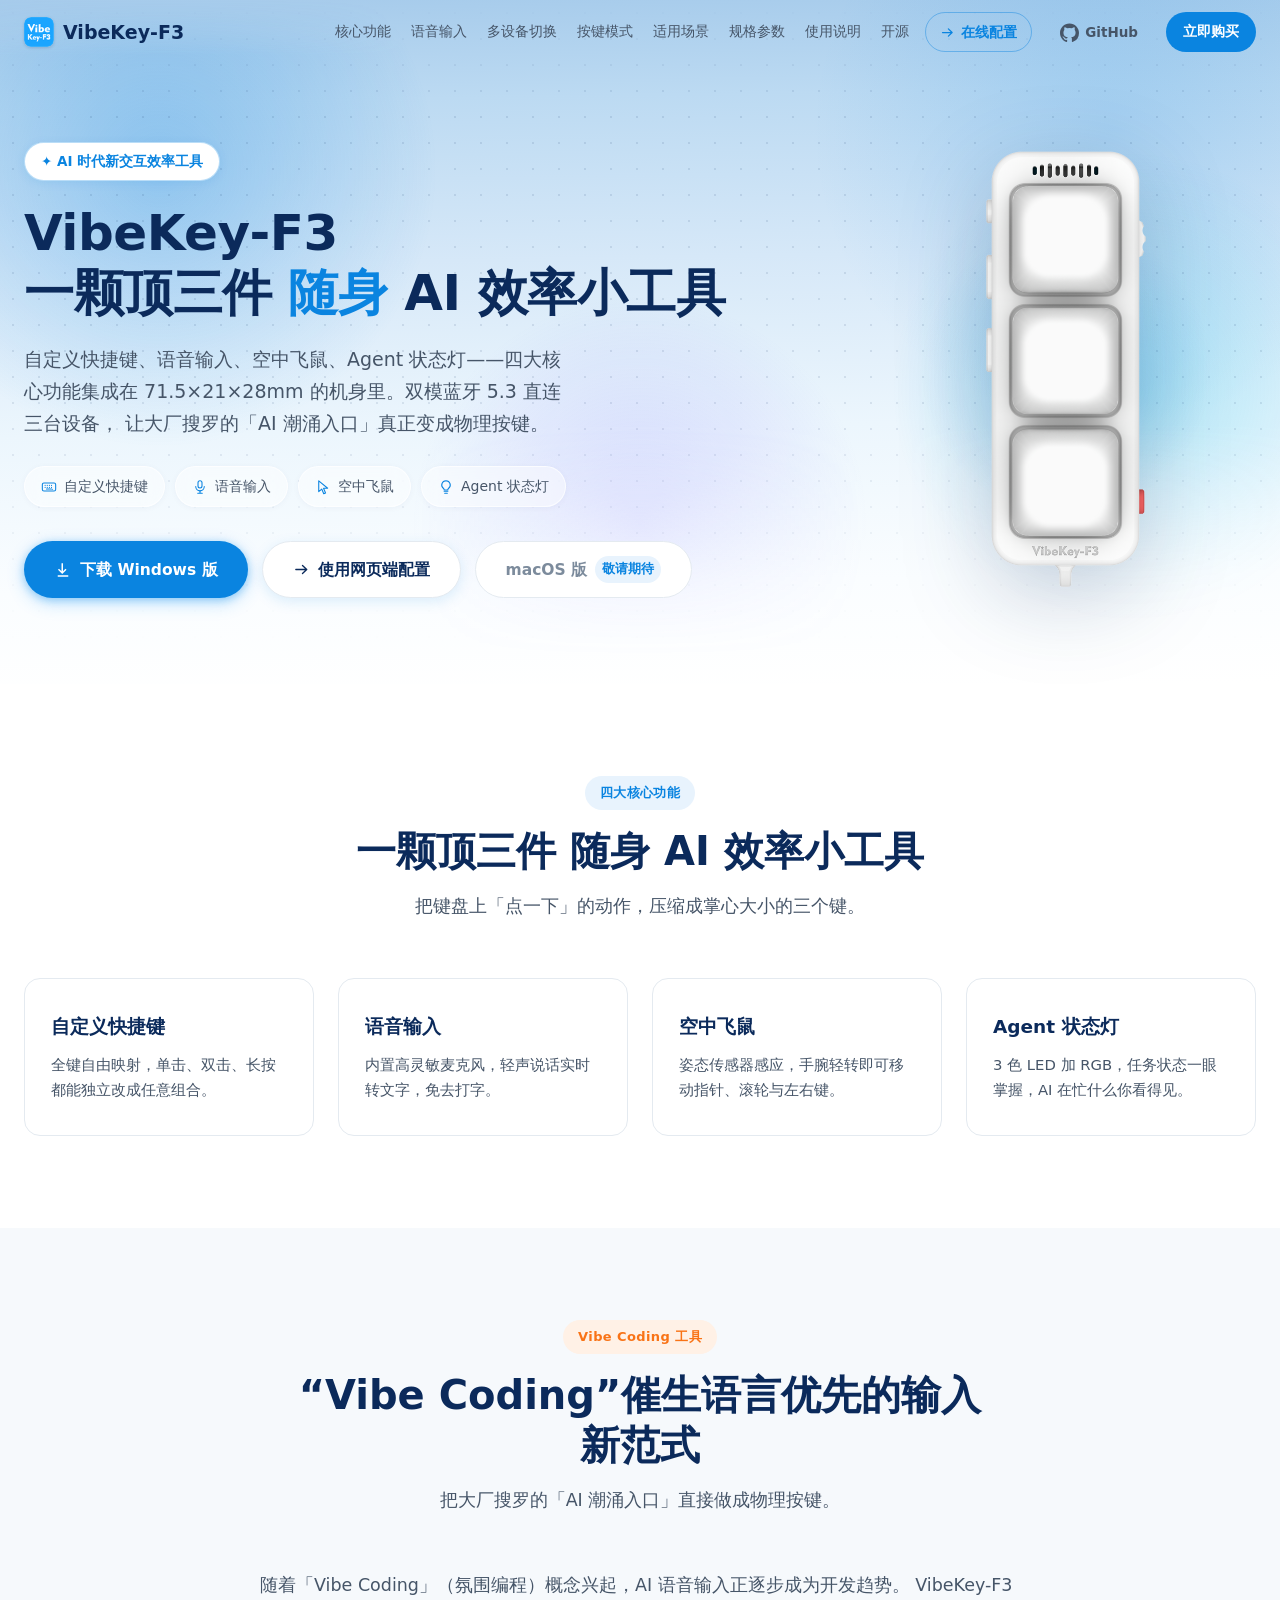
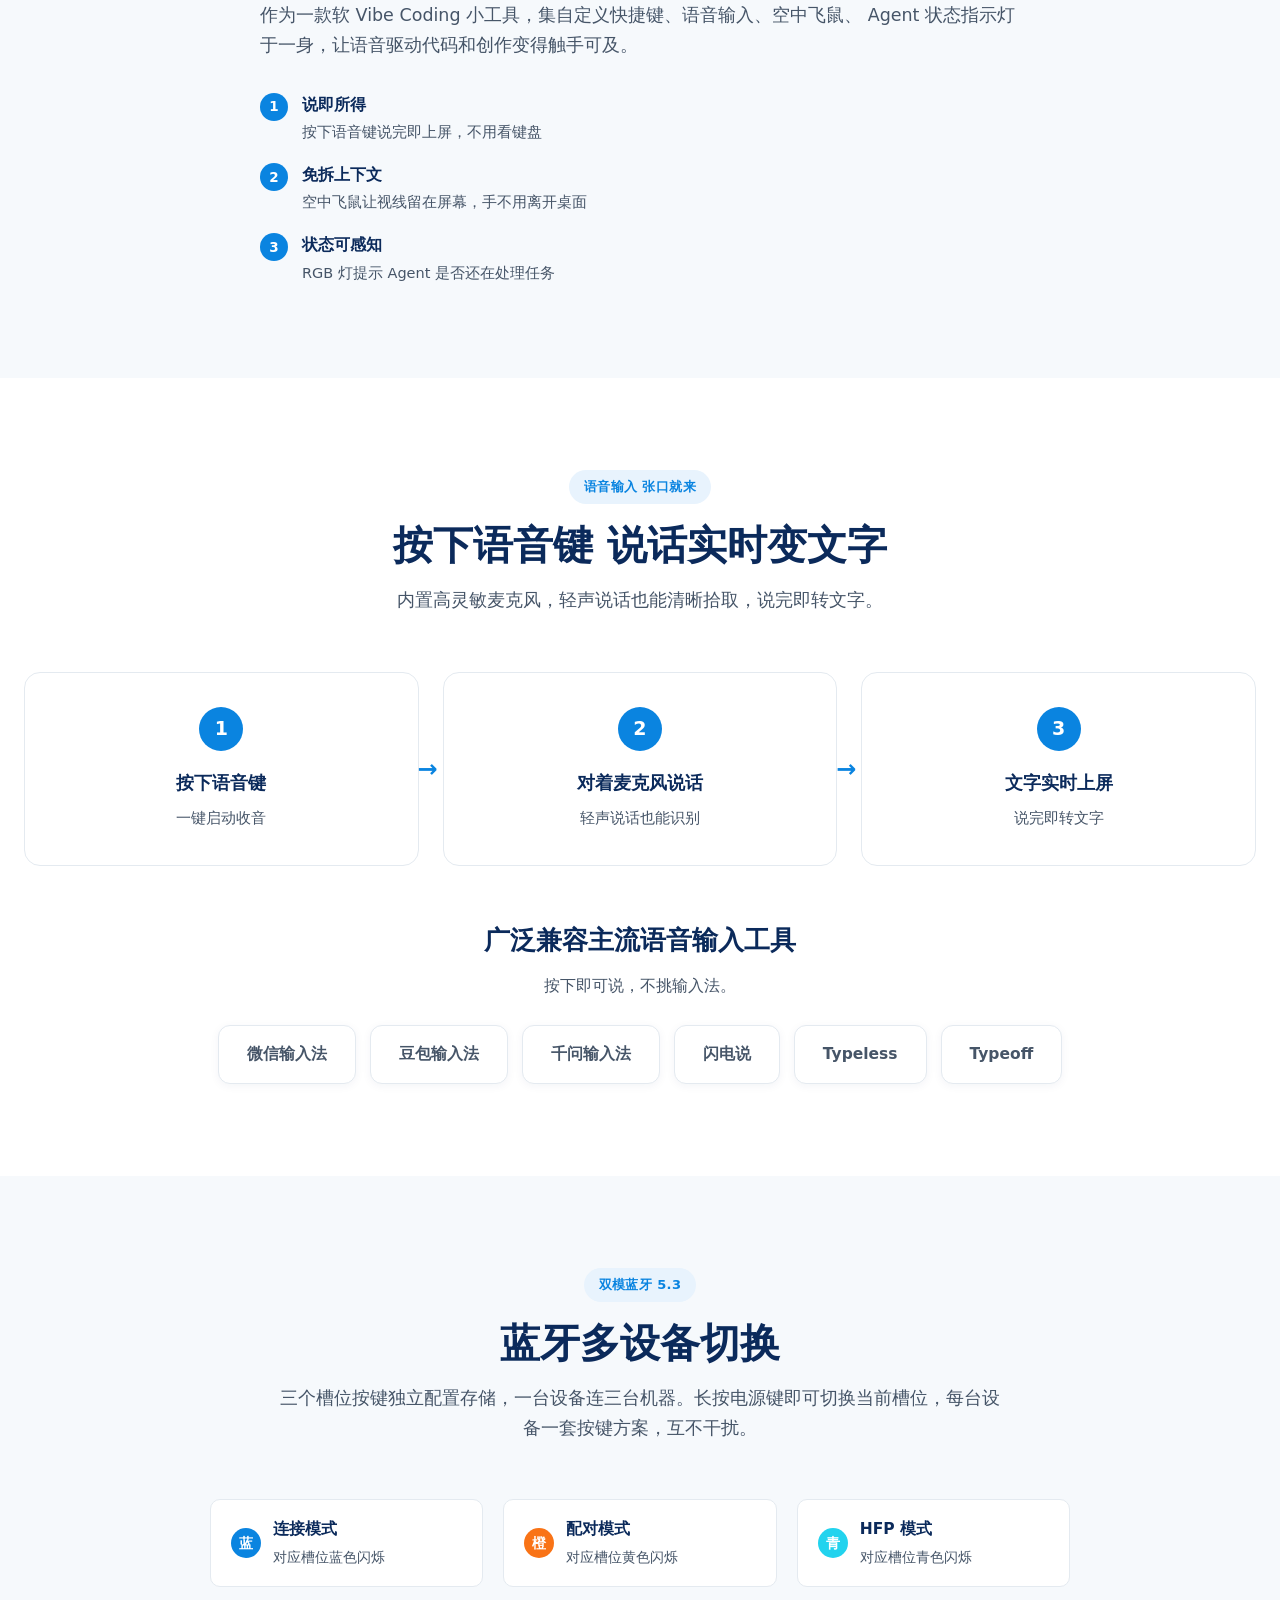
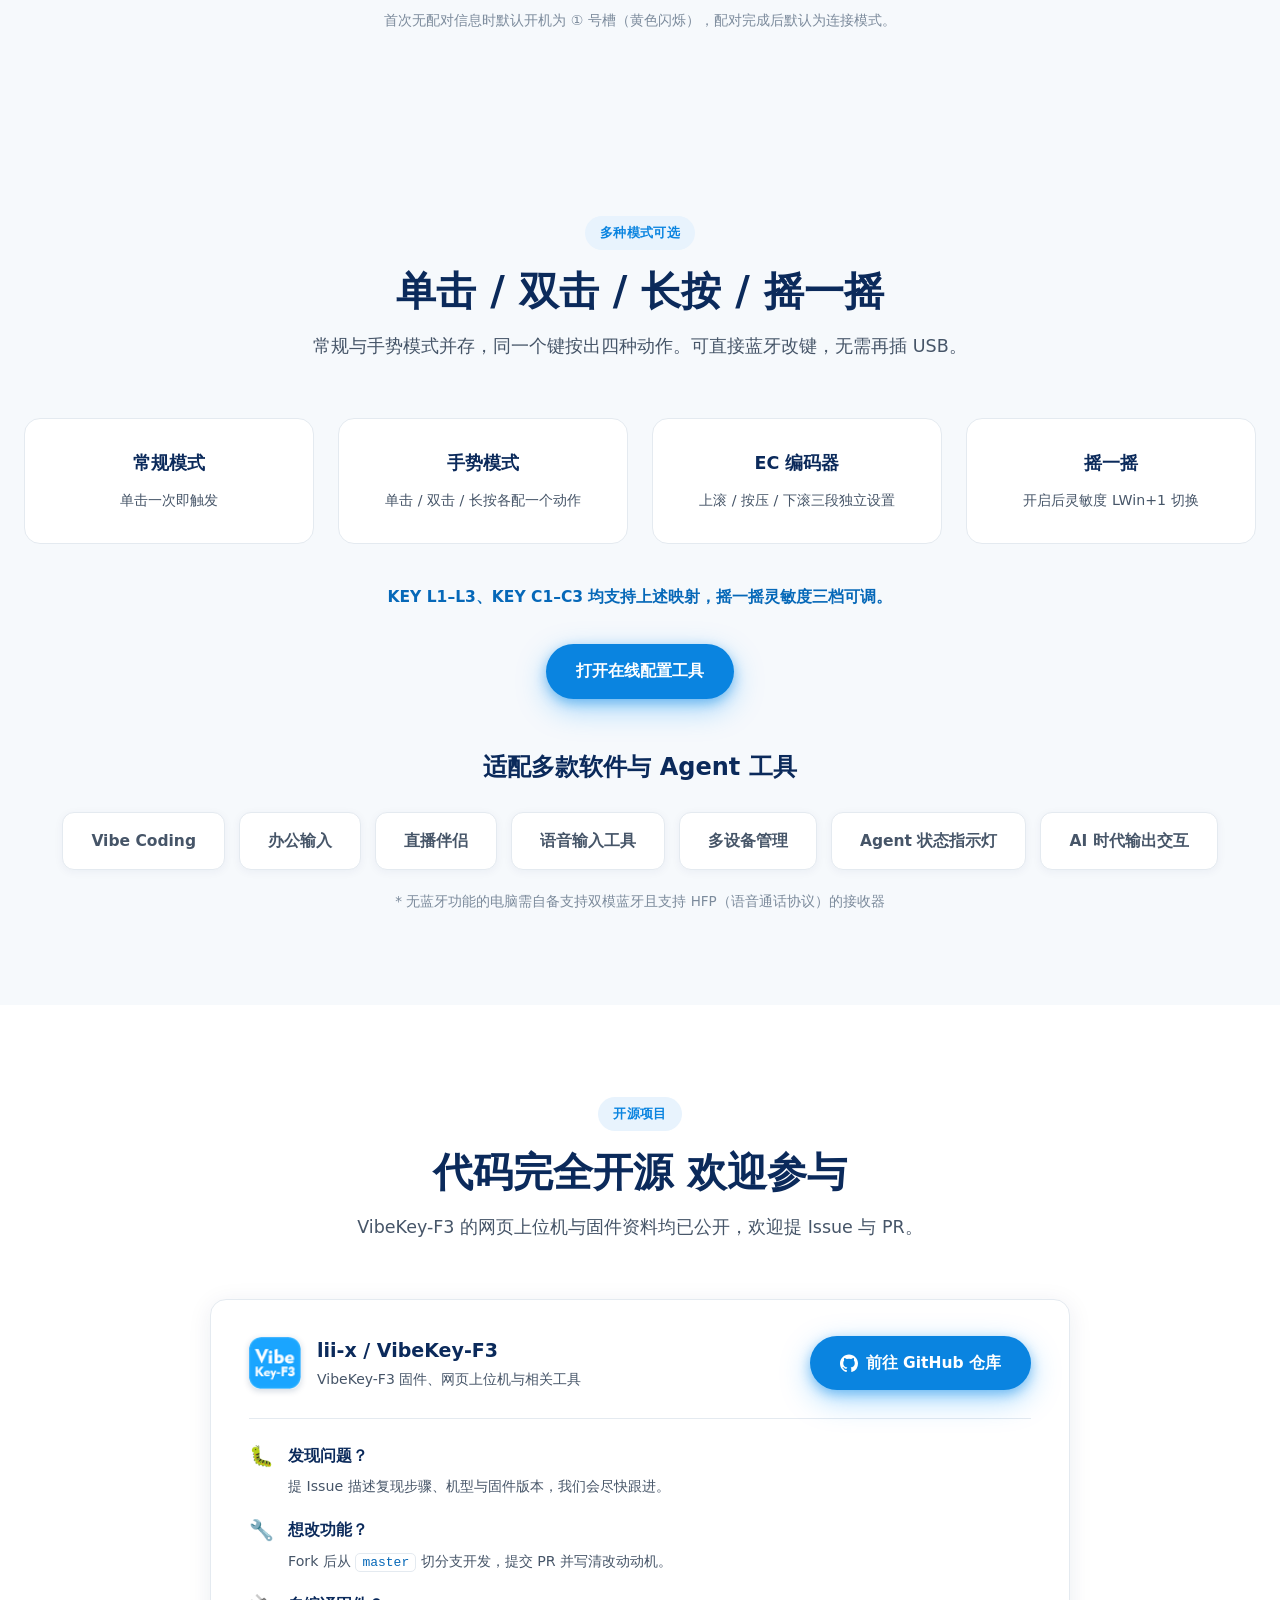
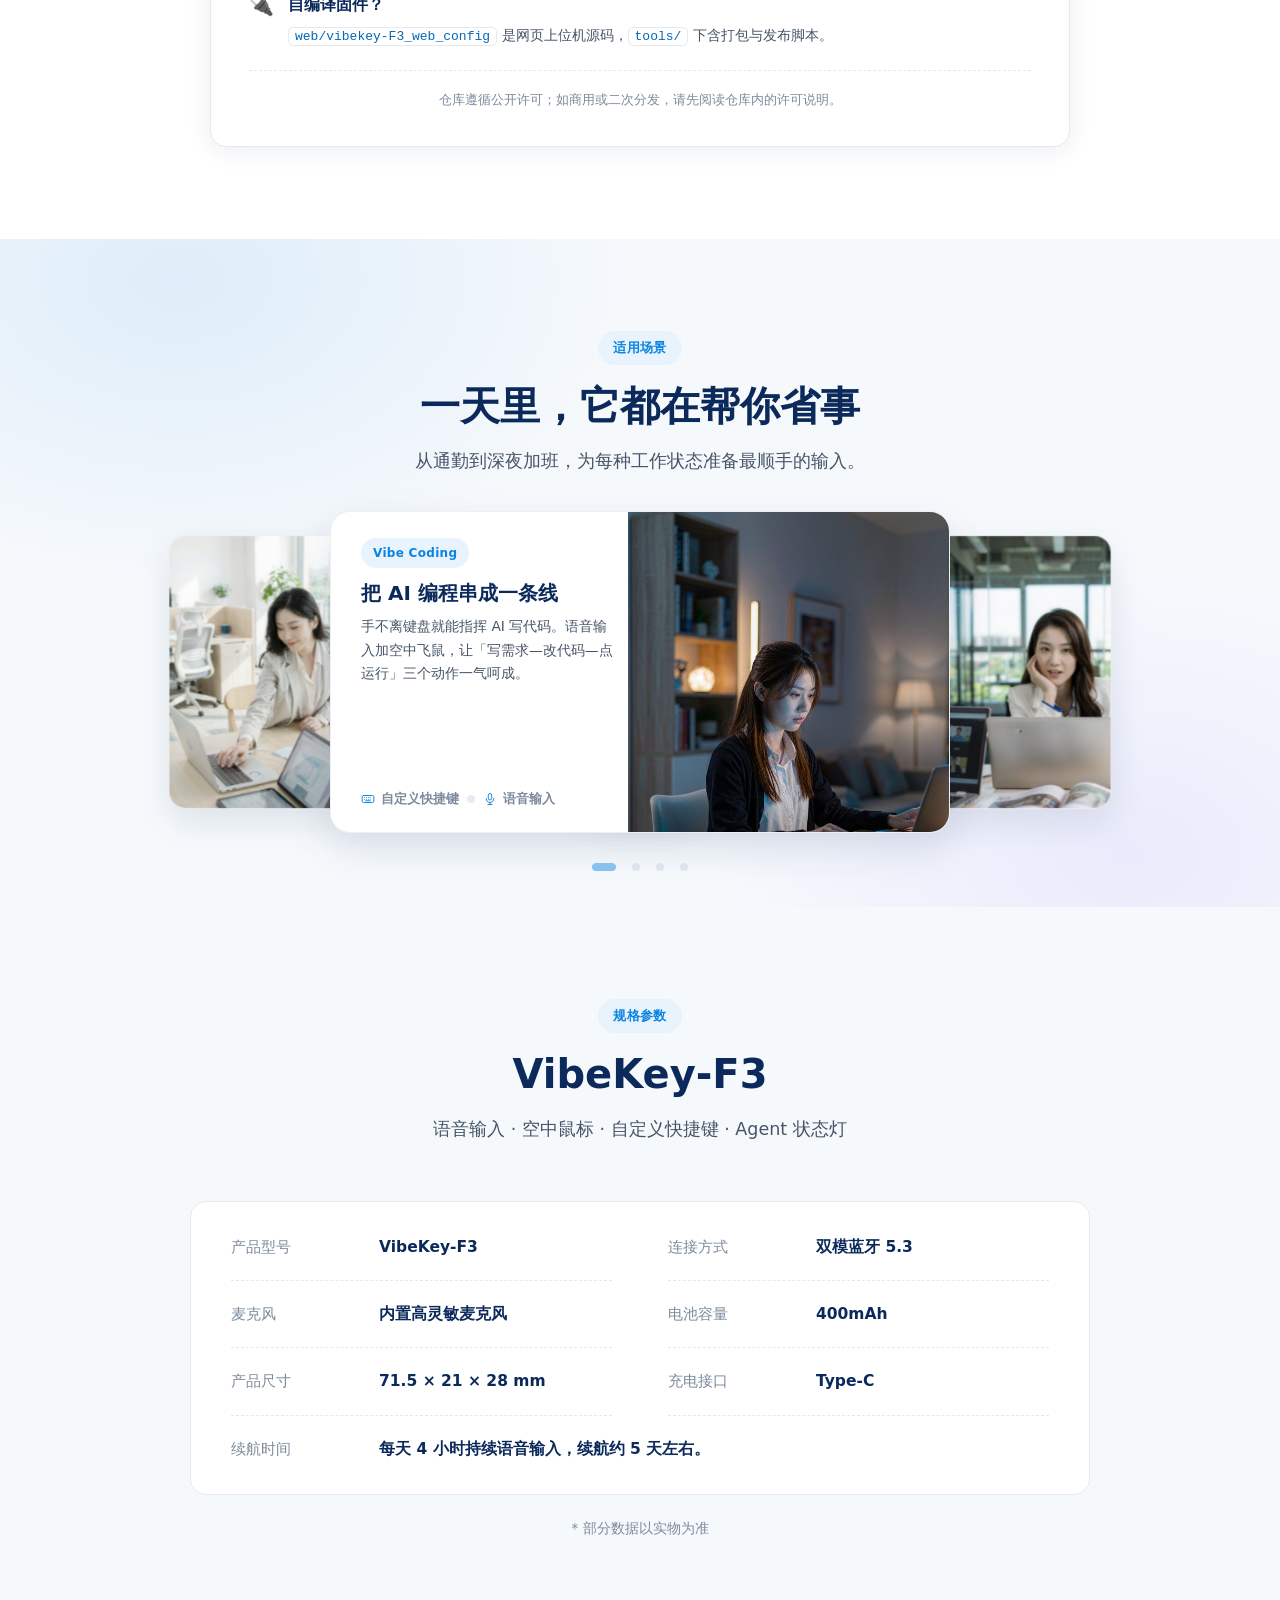
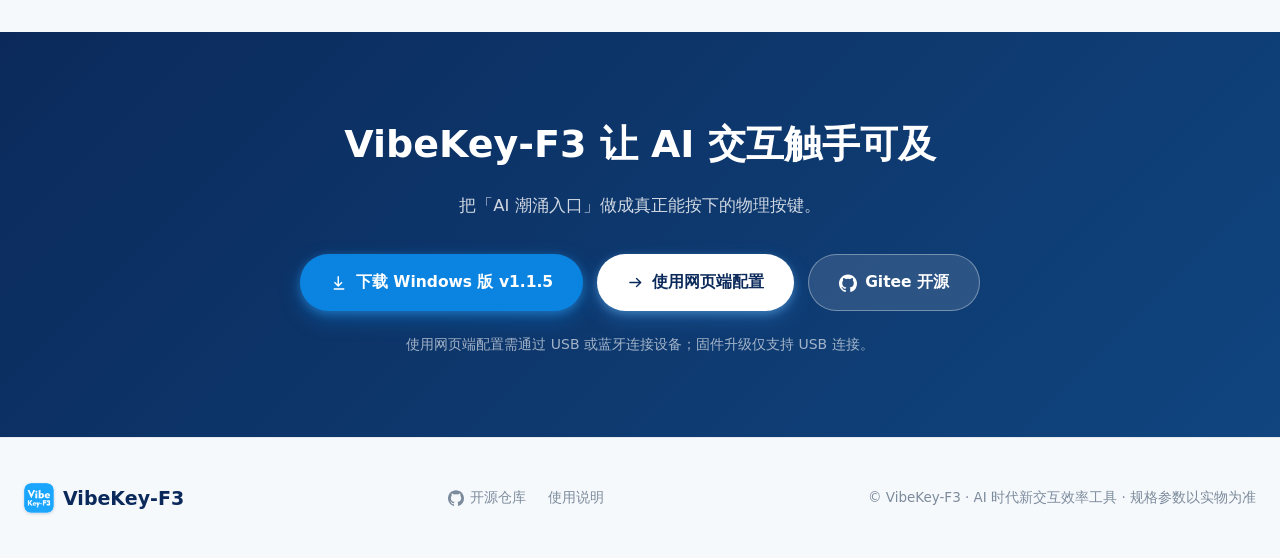
==== commit 333f609a: "docs(web): 精简官网源码注释 + 修复下载版本号被限流卡住 一、精简 index.html / style.css 的注释  代码里堆了大量「改动履历式」注释（何时改、为什么改、用户原话、 " ====
--- a/index.html
+++ b/index.html
@@ -14,149 +14,21 @@
 <link rel="icon" type="image/png" sizes="16x16" href="web/assets/img/favicon-16.png">
 <link rel="apple-touch-icon" href="web/assets/img/logo.png">
 <!-- 带 v= 版本号: GitHub Pages 对 CSS 设了 max-age=600(10 分钟缓存),
-     改动样式后若不加版本号, 浏览器会继续用旧缓存。改样式时同步递增此值即可立即生效。
-     v6: 修桌面端抽屉专用项漏显示(在线改键/GitHub 重复且被裁)。
-     v7: 修首屏动态背景"被拆一半"—— 底色渐变收到 hero 底边(原先62% 就变白,
-         浅蓝在中段就被齐齐切断, 像被切了一刀), 光斑层加纵向 mask 化掉裁切线,
-         三个光斑往画面内收, 紫色斑从 bottom:-210px 提到 -70px 完整露出。
-     v8: 「适用场景」改轮播(中间大图 + 两侧露边 + 圆点), 新增 4 张场景图。
-     v9: 收窄卡片组(原来 560+各露250 横铺近满屏 → 560+各露148),
-         侧卡只显示图片区(否则露出半截标题), 拖拽加限幅防"三卡散架"。
-     v10: 修侧卡"上方 2/3 空白乱套" —— 原来用 visibility:hidden 藏文字区,
-         它不占位, 媒体区被挤到第二行。改 display:none + grid-row:1。
-         手机端不做特殊版式, 删掉"文字在上图在下", 跟桌面端同结构等比缩小。
-     v11: 主卡人物显示不全 —— 图片区只占 44% 且 object-position 锚在 32%,
-         人的头被切在上边缘。改 52% 宽 + 锚点回落 50%(居中),
-         并把轮播框放宽到 1016px(主卡 620 + 两侧各露 ~150, 对标 Chatterfly 的
-         720 + 各露 170)。侧卡改为"完整一片图"(object-fit:cover 居中裁),
-         不再被压成窄条。
-     v12: 轮播三处修正 ——
-         ① 圆点: 选中项原来用 scaleX(3.25) 把 8px 圆横拉成椭圆, 改真改 width
-            (8→24px) + 负 margin 抵消重排, 得到"矩形条 + 正圆"。
-         ② 侧卡不露人: 图片区原来铺满整卡, cover 按整卡宽裁, 人物落在露边之外。
-            改为图片区宽度 = 露出宽(--vis)、并贴住露出端。
-         ③ 位移公式修正: translateX(-50%) 的百分比是相对**元素自身宽**,
-            历史值都多算了一个主卡半宽, 侧卡被推太远、露出宽高达 472px
-            (看着"太长")。统一按 T = --vis − W·sx/2 重算。
-            侧卡同时改成 scale(.76,.94), 横向多收纵向少收 → 竖着的图片块。
-     v13: 修侧卡"图片变形" —— v12 用 scale(.76, .94) 想把侧卡做成竖长块,
-         横向缩 76% / 纵向缩 94%, **两者不等**就把整张图硬压扁了
-         (人变宽、椅子变高)。改回**等比** scale(.85), 位移按 T = --vis − W·sx/2
-         重算; 侧卡媒体区宽度改 max(--vis / --sx × 1.04, 150px)
-         —— 必须反除缩放比, 且给下限保证窄屏档人物不被裁出容器。
-     v14: 导航栏改「顶部透明 / 滚动后毛玻璃」(对标 Chatterfly)——
-         .nav 由 sticky 改 fixed: sticky 始终占文档流里64px, 首屏顶部会留一条
-         空白带, 透明后反而像"上面缺了一块"。改 fixed 让导航真正浮在内容之上,
-         首屏动态背景能从 y=0 连续铺下来。
-         配套: ① 抽出 --nav-h 变量, .hero-in 的 padding-top 改成
-            calc(原间距 + var(--nav-h)) 补回导航让出的空间, 两处单列断点同步;
-         ② html 加 scroll-padding-top: var(--nav-h) —— fixed 之后锚点跳转
-            会被导航压住一截, 这一行让浏览器自动把目标算到导航下沿;
-         ③ .hero-aurora 顶部 mask 淡出点从 14% 收到 8%: 原来那段淡出区正好
-            盖住导航位置, 光斑透不到导航后面, 毛玻璃只能糊到纯色;
-         ④ 不支持 backdrop-filter 的老浏览器给一版更实的白底兜底;
-         ⑤ 手机端抽屉打开时(.nav:has(.nav-links.open))强制实底, 否则
-            透明导航 + 白色抽屉拼在一起会乱。
-     v15: 按需求删除「在线工具」区块(id=app: 在线配置 / 打开网页就能改键 /
-         三张 tool-card / 打开在线改键工具按钮 / 串口提示)——
-         ① HTML 整块移除, CSS 里随之失效的 .tool-card/.tool-ic/.tool-cta/
-            .tool-tip 四组样式(含 900px 断点里的 .tool-cta .btn)一并删掉,
-            不留死代码。
-         ② 手机端抽屉里的「在线改键」原来是 href="#app" 站内锚点(滚到该区块
-            再点按钮), 区块删除后成死链 → 改为 data-app-link 直达改键页,
-            与桌面端 .nav-app 行为统一。
-         ③ sec/sec-alt 交替底色不受影响: 删前是 modes(alt) + app(alt) 连续两块,
-            删后 modes(alt) → opensource(白), 交替反而更规整。
-     v16: 按需求删除「三大核心硬件 颗颗能打」区块(id=hardware: 小机身大能量 /
-         三张 hw 卡: 高灵敏麦克风 / 姿态传感器 / 3 色 LED 加 RGB)。
-         ① HTML 整块移除(含导航里「硬件」那个锚点, 否则成死链); CSS 里随之
-            失效的 .hw/.hw-ic/.hw h4/.hw p 与 .grd-3 一并删除 —— .grd-3 经
-            全仓库确认仅此区块在用(v15 注释说"Vibe Coding 在用"是误判,
-            Vibe Coding 实际用 .narrow + .feat-list)。
-         ② 「蓝牙多设备切换」(id=slots)三张槽位卡上的彩色灯点 .slot-lamp
-            (橙/蓝/青圆点)按需求移除, 保留「槽位 ①②③ / 工作机·笔记本·平板」
-            文字; HTML 三个 div + CSS 三组 .slot-lamp 规则一并删掉。
-         ③ 底色交替补正: 删掉灰底的 hardware 后 voice(白) 会和 slots(白) 贴一起,
-            只需把 slots 改成灰底 —— 让它接替原 hardware 的"灰色分隔"角色,
-            其余区块一档未改, 首屏底边纯白与 features 的无缝衔接不受影响。
-            (注: scenes 自带灰底渐变 + specs 灰底, 二者相邻双灰是 v8 起就有的
-             既有现象, 非本次引入。)
-     v17: 轮播分页圆点改成「进度填充条」—— 选中那根在自动播放时从左往右
-          慢慢填充成蓝色(时长 = 自动切换间隔 AUTO, 两处同源, 改一处必同步),
-          填满瞬间 setInterval 触发切下一张。
-          实现: 圆点内加 <i class="car-fill"> 子元素, CSS 用
-          transform:scaleX(0→1) + animation:carFill var(--car-dur) linear forwards;
-          底槽改回灰(#C3D2E2)让蓝填显形; 悬停/拖拽时 .car-dots.is-paused 冻结
-          填充, 松开由 restartFill()(摘 is-run→强制重排→加 is-run)从头重播, 与
-          定时器重新对齐; prefers-reduced-motion 下直接 scaleX(1) 不自动播。
-     v18: 分页圆点间隙修正 —— 去掉 v12 的 `margin: 0 -8px` 负边距补偿。
-          负边距本为"占位宽度锁死 8px、整排不重排", 但会把选中条两侧的视觉间隙
-          吃掉 8px(gap 9 − 8 = 1px, 用户截图"这里的间隙太近")。改回占满 24px 布局宽度
-          ⇒ 相邻间隙统一 = gap, 并把 gap 由 9px 提到 12px。
-     v19: 修「悬停在轮播上页面滚不动」—— 轮播根节点原来对 touchmove 无条件
-          preventDefault(只想去掉触屏横向返回/前进手势), 把纵向页面滚动也一起拦了。
-          改为只在"横向位移 > 纵向"时才拦, 并给 `.car` 加 `touch-action: pan-y`
-          作为 CSS 侧兜底。
-     v20: 官网加「下载 Windows 版」入口(CTA 区) —— 安装包已上 GitHub Releases。
-          新增 .btn-dl(亮蓝实心+大阴影, 全站唯一转化入口) / .cta-note / .cta-link;
-          ⚠️ 下载必须用普通 a 标签跳转: Releases 资产直链不带 CORS 头,
-             JS fetch/XHR 会被浏览器拦(与 Gitee 两跳 302 同类问题)。
-     v21: 首屏改「天空感」+ 标题第二行轮换 + 去掉功能区图标。
-          ① .hero 背景由极淡蓝白换成天空渐变(上端明确天空蓝→底边纯白, 与下方区块无缝);
-             新增纯 CSS 云层 .hero-clouds/.cloud(3 瓣白径向渐变 + 大模糊, 各自缓慢飘);
-          ② h1 第二行拆成 5 句 .rot-i, 由 JS 定时交叉淡入淡出(品牌行 .l1 不动);
-             容器高度由 JS 量最高一句写死, 防切换时把下方按钮顶得上下抖;
-          ③ 四大功能卡的 .crd-ic 图标块(及 3 条 :nth-child 配色规则)删除。
-          ⚠️ 云/极光/点阵都在 z-index:0, .hero-in 是 z-index:1, 动画永远在文字之下。
-     v22: ① 云层重做 —— v21 的"椭圆 + 大模糊"观感是"糊毛的椭圆"(用户: "白云感觉有点奇怪"),
-             改成"多个圆盘并集"(每朵 6 个 .cf-p), 底排贴底 ⇒ 平底 + 蓬松顶;
-          ② 首屏按钮组调整: 新增「下载 Windows 版」(复用底部自动取版本逻辑) 与
-             「macOS 版 敬请期待」占位; 删掉「查看规格参数」;
-          ③ 下载逻辑改为 .btn-dl[data-gitee-repo] 全量同步, 首屏/底部两个入口版本号一致;
-             顺手修掉 apply() 重建 dlNote 后 #dlGhLink 引用失效导致备用源链接丢失的问题。
-     v23: ① 首屏 4 朵云**整体删除**(用户: "那4朵云不要了") —— 云层试过两版
-             (椭圆+大模糊 / 圆盘并集)观感都不如"干净的天空渐变 + 极光光斑"利落;
-             .hero-clouds / .cloud / .cf-p / cloudDrift 及窄屏覆盖块一并删净;
-          ② 四大功能标签的 emoji(⌨🎙🕹💡)换成内联 SVG 线性图标 ——
-             用户: "这图标不好看, 一眼就是 AI 的感觉"(emoji 跨平台渲染不一致、配色杂);
-             现统一 1.6 描边 + currentColor(单给 --blue), 与导航图标同一套语言;
-             ⚠️ 图标 aria-hidden, 避免屏幕阅读器把装饰图标当内容重念一遍。
-     v24: ① 首屏「在线改键」的齿轮 emoji(⚙) 换成**【横着的向右箭头】**
-             —— 仅此一处, 导航栏与底部 CTA 的「在线改键」仍是齿轮(用户明确要求);
-             箭头语义更贴: 该按钮是"跳转/进入"改键工具(箭头=去那边, 齿轮=设置);
-          ② **按钮投影由灰黑改成彩色光晕**: 每个按钮的投影取其**自身色相**
-             (蓝按钮→亮蓝光晕), 且做**两层**(近层小 blur 饱和色 + 远层大 blur 柔光)
-             ⇒ 观感从"纸片浮在灰雾上"变成"按钮在发光";
-             深蓝 CTA 区上的白按钮用"亮天蓝光晕"而非黑投影, 否则白按钮底下会显脏。
-             ⚠️ .btn-soon 必须连 box-shadow 一起清空(不能只清 transform),
-                否则新增的 .btn-s 蓝调投影会套在"敬请期待"占位按钮上, 让它看着像能点。
-     v25~v32: 见 git log(在线改键入口/场景轮播/CTA 下载/说明书入口等, 已上线)。
-     v33: ★ 手机端改「桌面版整体等比缩小」——
-          废弃原先"手机端单独响应式重排"的做法(用户看后否决: 文字挤成窄条、
-          产品图被裁、按钮要横滑)。现改为:
-            .vk-scale 固定 1280px 排版 → transform: scale(视口宽/1280) 整体缩小;
-            style.css 末尾新增覆盖区, 窄屏时作废全部 11 处 @media 断点;
-            导航因 transform 包含块而由 fixed 降级为 absolute(不再吸顶)。
-          详见 index.html 缩放外壳注释与 style.css 末尾覆盖区注释。 -->
-<link rel="stylesheet" href="web/assets/style.css?v=33">
+     改动样式后若不加版本号, 浏览器会继续用旧缓存。改样式时同步递增此值。
+     改动履历(为什么这么改 / 踩过什么坑)见 docs/web-changelog.md。
+     v34: 精简源码注释(historical note 归档到 docs/web-changelog.md)。 -->
+<link rel="stylesheet" href="web/assets/style.css?v=34">
 </head>
 <body>
 
-<!-- 改键页地址: 相对路径指向同仓库的 vibekey-F3_web_config。
-     该页需要 Web Serial API, 必须经 http(s) 打开, 直接双击 file:// 会有兼容问题。
-     部署到 GitHub Pages 时此相对路径同样有效(与 site/ 同级目录)。
-
-     两类链接要区分开, 别都塞 data-app-link:
-       data-app-link  -> 直接跳改键页(按钮用)
-       无属性         -> 站内锚点
-     (早期「在线工具」区块还在时, 导航菜单用无属性锚点滚到该区块再由用户
-      点按钮; 该区块已删除, 现在所有改键入口统一用 data-app-link 直达。) -->
+<!-- 改键页地址。该页需要 Web Serial API, 必须经 http(s) 打开, file:// 不行。
+     所有改键入口统一用 data-app-link 属性, 由下面脚本注入真实地址;
+     站内锚点链接不带该属性, 保持原样。 -->
 <script>
   window.VK_CONFIG = {
-    // 改键页(按键配置 + 固件升级)相对路径 —— 换部署位置时只改这一处
+    // 换部署位置时只改这一处
     appUrl: 'web/vibekey-F3_web_config/index.html',
   };
-  // 只给 [data-app-link] 绑定真实地址, 站内锚点链接保持原样
   document.addEventListener('DOMContentLoaded', function () {
     var url = window.VK_CONFIG.appUrl;
     document.querySelectorAll('[data-app-link]').forEach(function (el) {
@@ -166,44 +38,26 @@
 </script>
 
 <!-- ============ 等比缩放驱动 ============
-     ★ 10-08: 窄屏(<=1280px)时把整个桌面版按比例缩小, 一屏看全。
-
-     做三件事:
-       ① 给 <html> 加/摘 .vk-fixed —— 这是 CSS 覆盖区(style.css 末尾)的开关,
-          加了它所有 @media (max-width:...) 的移动端改动才被作废;
-       ② 算缩放比 k = 视口宽 / 1280, 写到 .vk-scale 的 --vh-k 上,
-          CSS 用 transform: scale(var(--vh-k)) 缩小;
-       ③ 把 .vk-scale 缩放后的实际高度回写给外层 .vk-scale-outer
-          —— transform 不改布局高度, 不补这一下页面底部会空一大截。
-
-     ⚠️ 放在 <body> 起始处同步执行(不包 DOMContentLoaded):
-        缩放必须赶在首次绘制前生效, 否则会闪一下"没缩放的桌面版"。
-        此时 .vk-scale 还没被解析到 ⇒ 用 document.querySelector 拿不到,
-        所以直接读 body 首个子元素, 或退一步等 DOMContentLoaded 补算高度。
-        这里用后者: 先立刻置类与比例(消除横向滚动条), 高度稍后补。 -->
+     窄屏(<=1280px)时把整个桌面版按比例缩小, 一屏看全。
+     ① 给 <html> 加 .vk-fixed —— 这是 CSS 覆盖区(style.css 末尾)的开关;
+     ② 算 k = clientWidth / 1280 写到 --vh-k 上;
+     ③ 把缩放后的实际高度回写给 .vk-scale-outer —— transform 不改布局高度,
+        不补这一下页面底部会空一大截。
+
+     ⚠️ 同步执行(不包 DOMContentLoaded): 缩放必须赶在首次绘制前生效,
+        否则会闪一下"没缩放的桌面版"。 -->
 <script>
 (function () {
   var DESIGN_W = 1280;          // 设计稿宽度, 必须与 CSS 的 --max 一致
   var html = document.documentElement;
 
-  // ★ 一个很容易踩的边界: 不能看到 `vw <= 1280` 就缩放。
-  //   clientWidth 已经扣掉纵向滚动条(桌面 Edge 约 15px), 于是:
-  //     窗口 1281px → clientWidth 1266 → 判定为"要缩放"
-  //   若此时 CSS 覆盖区写的是 `@media (max-width: 1280px)`, 该媒体查询
-  //   **不匹配**(视口 1281 > 1280) ⇒ 画布拿不到 `width: 1280px`, 仍是 100%
-  //   (= 1266) ⇒ 变成"用 1266 的画布、配 1266/1280 的缩放比",
-  //   桌面宽度下平白缩了一截(实测 k=0.989、画布 1266)。
-  //
-  //   对策**不是**改这里的阈值, 而是让 CSS 覆盖区的阈值放宽(见 style.css 末尾
-  //   写 `max-width: 1400px`, 并附了原因): 只要媒体查询在候选区间内都匹配,
-  //   真伪就完全由下面的 .vk-fixed 类单独决定 ⇒ 单一判据, 不会错位。
-  //
-  //   缩放比恒为 clientWidth / DESIGN_W; 画布 CSS 宽恒为 DESIGN_W(见 CSS),
-  //   于是"画布宽 × k === clientWidth", 任何宽度下都铺满且不溢出。
-  //
-  //   ⚠️ 用 clientWidth 而不是 window.innerWidth: innerWidth 含滚动条,
-  //      拿它算 k 会让缩放后的内容比可用区宽 15px, 触发横向滚动条;
-  //      而横向滚动条一出现又会改变可用宽 ⇒ 反馈循环(抖动)。
+  // ⚠️ 判据(clientWidth < DESIGN_W)与 CSS 覆盖区阈值(1400px)必须错开:
+  //   clientWidth 已扣纵向滚动条(桌面约 15px), 窗口 1281px 时 clientWidth=1266
+  //   判定为"要缩放"; 若 CSS 覆盖区也写 max-width:1280, 该媒体查询不匹配 ⇒
+  //   画布拿不到 width:1280。所以 CSS 阈值放宽到 1400, 判定权只交给 .vk-fixed。
+  //   缩放比恒为 clientWidth / DESIGN_W, 画布 CSS 宽恒为 DESIGN_W ⇒ 任何宽度都铺满。
+  // ⚠️ 用 clientWidth 而非 window.innerWidth: innerWidth 含滚动条, 拿它算 k
+  //   会让内容比可用区宽 15px → 出现横向滚动条 → 又改变可用宽 ⇒ 抖动。
   function apply() {
     var vw = html.clientWidth;   // 真实可用宽(已排除纵向滚动条)
     if (vw < DESIGN_W) {
@@ -247,24 +101,12 @@
 </script>
 
 <!-- ============ 缩放外壳 ============
-     ★ 10-08: 手机端不再单独设计版式, 改成「桌面版整体等比缩小」。
-       背景: 试过一版"手机端结构对齐桌面端"的响应式改造(逐档重排),
-       用户看后否决 —— 效果很糟糕, 文字被挤成窄条、产品图被右边裁掉、
-       按钮要横滑才能点全。于是回到最朴素的思路: 桌面版就是一版做好的画,
-       手机上直接把这幅画按比例缩小, 一屏看全, 不做任何重排。
-
-     实现:
-       ① body 里所有内容包进 .vk-scale(固定 1280px 宽的"设计画布");
-       ② 外层 .vk-scale-outer 用 --scale 折算后的高度撑住文档流,
-          .vk-scale 用 transform: scale() 缩小 —— transform 不参与布局,
-          不撑高度, 所以必须由外层补回(见 CSS 里的 height 计算);
-       ③ 视口 <=1280px 时, CSS 把全站所有 @media 断点"关掉"
-          (通过给 html 加 .vk-fixed 类 + 媒体查询改用 .vk-fixed 作用域),
-          让内层永远按桌面版布局排版, 再统一缩放。
-
-     ⚠️ 为什么导航要放在这层里面: transform 会创建包含块,
-        里面的 position:fixed 会退化成相对该元素定位, 不再是视口固定。
-        所以窄屏下 .nav 改 absolute(见 CSS), 由外壳承担滚动。 -->
+     body 内容包进 .vk-scale(固定 1280px 宽的"设计画布"), 窄屏时整体 scale 缩小,
+     不做任何重排。外层 .vk-scale-outer 用折算后的高度撑住文档流
+     (见缩放驱动脚本的 fixHeight)。
+
+     ⚠️ transform 会创建包含块, 里面的 position:fixed 退化为相对该元素定位。
+        所以窄屏下 .nav 改 absolute(见 style.css), 代价是不再吸顶。 -->
 <div class="vk-scale-outer" id="vkScaleOuter">
 <div class="vk-scale" id="vkScale">
 
@@ -283,19 +125,11 @@
       <a href="#modes" data-opt>按键模式</a>
       <a href="#scenes" data-opt>适用场景</a>
       <a href="#specs">规格参数</a>
-      <!-- ★ 10-08: 新增「使用说明」入口 —— 指向 web/manual.pdf。
-           ⚠️ 原文件名是「说明书.pdf」, 已改成 ASCII 的 manual.pdf:
-              中文名在 URL 里会变成 %E8%AF%B4%E6%98%8E%E4%B9%A6.pdf 一长串,
-              分享到微信/群里容易被截断或显示乱码。
-           用普通 a 标签新标签页打开即可(浏览器自带 PDF 阅读器渲染);
-           ⚠️ 不要改成 fetch/XHR —— 3.4MB 二进制没必要绕 CORS, Pages 直链够用。 -->
+      <!-- 文件名用 ASCII: 中文名在 URL 里会变成一长串 %E8%AF%B4... 容易被截断。
+           普通 a 标签打开即可, 不要改成 fetch/XHR(3.4MB 二进制没必要绕 CORS)。 -->
       <a href="web/manual.pdf" target="_blank" rel="noopener noreferrer">使用说明</a>
       <a href="#opensource" data-opt>开源</a>
-      <!-- 手机端抽屉里的「在线配置」: 原来是无属性的站内锚点, 滚到「在线工具」
-           区块再由用户点按钮。该区块已按需求删除, 锚点成了死链 ——
-           改为 data-app-link 直接跳改键页, 与桌面端 .nav-app 行为一致。
-           ★ 10-07: 齿轮 emoji → 横箭头 SVG, 文案「在线改键」→「在线配置」,
-             与桌面端 .nav-app 保持完全一致(全站入口统一)。 -->
+      <!-- 手机端抽屉里的「在线配置」: data-app-link 直接跳改键页, 与桌面端一致。 -->
       <a class="nav-menu-app" data-app-link href="#app">
         <svg class="nav-app-ic" viewBox="0 0 24 24" width="16" height="16" fill="none"
              stroke="currentColor" stroke-width="2" stroke-linecap="round" stroke-linejoin="round"
@@ -311,13 +145,8 @@
         GitHub 开源仓库
       </a>
     </nav>
-    <!-- ★ 10-07: 齿轮 emoji(⚙) → 横向右箭头 SVG, 文案「在线改键」→「在线配置」。
-         箭头与首屏/CTA 用的是同一套 path(`M4 12h15M13.4 6.2 19.4 12l-6 5.8`),
-         保证全站"去配置工具"的入口视觉统一。
-         ⚠️ 早前用户明确说过"只改首屏那一个", 现在用户主动要求导航栏也一起改
-            ⇒ 这条旧约定**作废**, 全站四处入口已统一。
-         title 里保留"在线改键"全称(不改), 因为它承担的是"完整说明"职责,
-         短标签用"在线配置"、悬浮提示给全称, 信息更充分。 -->
+    <!-- 桌面端入口(全站统一的"去配置工具"箭头图标 + 文案)。
+         title 保留"在线改键"全称, 承担完整说明职责。 -->
     <a class="nav-app" data-app-link href="#app" title="打开 VibeKey-F3 在线配置工具">
       <svg class="nav-app-ic" viewBox="0 0 24 24" width="15" height="15" fill="none"
            stroke="currentColor" stroke-width="2" stroke-linecap="round" stroke-linejoin="round"
@@ -347,10 +176,7 @@
 
 <!-- ============ 首屏 ============ -->
 <section class="hero" id="top">
-  <!-- 10-07: 云层已按需求整体移除(用户: "那4朵云不要了")。
-       曾试过两版(椭圆+大模糊 / 圆盘并集), 结论是纯 CSS 云的观感始终不如
-       "干净的天空渐变 + 极光光斑" 来得利落, 于是直接去掉, 只留渐变与光斑。
-       CSS 里的 .hero-clouds/.cloud/.cf-p/cloudDrift 已一并删除, 别只删一边。 -->
+  <!-- 云层已整体移除(CSS 里的 .hero-clouds/.cloud/.cf-p/cloudDrift 也已删净)。 -->
   <div class="hero-aurora" aria-hidden="true">
     <span class="aurora-blob aurora-b1"></span>
     <span class="aurora-blob aurora-b2"></span>
@@ -359,10 +185,8 @@
   <div class="wrap hero-in">
     <div class="hero-txt">
       <span class="hero-badge">✦ AI 时代新交互效率工具</span>
-      <!-- 第二行随文案轮换(对标 chatterfly 首屏): 所有短语都预先写在 DOM 里,
-           由 JS 交叉淡入淡出, 不在运行时拼 HTML。品牌行 .l1 固定不动,
-           避免品牌名闪;
-           高度由 JS 量出最高的一句后写死, 免得切换时把下方按钮顶来顶去。 -->
+      <!-- 第二行随文案轮换: 所有短语预先写在 DOM 里, 由 JS 交叉淡入淡出。
+           品牌行 .l1 固定不动; 容器高度由 JS 量最高一句写死, 防切换时把下方按钮顶得上下抖。 -->
       <h1>
         <span class="l1">VibeKey-F3</span>
         <span class="l2 rot" id="heroRot">
@@ -378,19 +202,9 @@
         71.5&times;21&times;28mm 的机身里。双模蓝牙 5.3 直连三台设备，
         让大厂搜罗的「AI 潮涌入口」真正变成物理按键。
       </p>
-      <!-- 四大功能标签。
-           ★ 10-07: 原来是 emoji(⌨ 🎙 🕹 💡), 用户反馈"一眼就是 AI 的感觉"——
-             emoji 是彩色位图字形, 各家系统/浏览器渲染出来形状、配色、粗细都不一致,
-             和这套"细线描边 + 单色蓝"的界面语言完全不搭, 且显得廉价。
-             改成**内联 SVG 线性图标**: 统一 1.6 描边、统一 currentColor(跟随文字色,
-             这里让它继承 .hero-tags 的 --blue), 与导航/按钮上的图标风格一致。
-             选型对应关系:
-               keyboard → 自定义快捷键(键帽轮廓 + 底部空格键)
-               mic      → 语音输入(话筒 + 支架)
-               cursor   → 空中飞鼠(箭头指针, 呼应"手腕轻转移动光标")
-               bulb     → Agent 状态灯(灯泡 + 灯丝, 呼应"状态灯/看得见")
-             ⚠️ 图标是装饰性的(info 已由旁边文字给出), 一律 aria-hidden + focusable=false,
-                免得屏幕阅读器把 SVG 当内容念一遍, 出现"自定义快捷键 键盘 自定义快捷键"这种重复。 -->
+      <!-- 四大功能标签: 内联 SVG 线性图标(1.6 描边 + currentColor), 与导航/按钮同一套语言。
+           ⚠️ 图标是装饰性的, 一律 aria-hidden + focusable=false,
+              免得屏幕阅读器把 SVG 当内容重念一遍。 -->
       <div class="hero-tags">
         <span>
           <svg class="tg-ic" viewBox="0 0 24 24" fill="none" stroke="currentColor" stroke-width="1.6"
@@ -427,34 +241,22 @@
         </span>
       </div>
       <div class="hero-btns">
-        <!-- 首屏主转化入口(客户端下载) —— 与页面底部 CTA 区共用同一套
-             data-gitee-repo / data-gh-repo 自动取版本逻辑(见文末脚本)。
-             ★ 底部 .cta 的 #dlBtn 是"主", 这里是"从": 脚本会把两处文案/链接
-               一并同步, 所以两处的 data-* 必须保持一致。
-             ★ 必须是普通 <a> 跳转: Gitee/Releases 直链是重定向 + 无 CORS 头,
-               JS fetch/XHR 会被浏览器拦掉。 -->
+        <!-- 首屏主转化入口。与底部 CTA 的 #dlBtn 共用同一套自动取版本逻辑
+             (见文末脚本), 两处的 data-* 必须保持一致。
+             ⚠️ 必须是普通 <a> 跳转: Gitee/Releases 直链是重定向 + 无 CORS 头,
+                JS fetch/XHR 会被浏览器拦掉。 -->
         <a class="btn btn-p btn-dl" id="heroDlBtn"
            data-gitee-repo="lii-x/vibe-key-f3"
            data-gh-repo="lii-x/VibeKey-F3"
-           href="https://gitee.com/lii-x/vibe-key-f3/releases/download/studio-v1.1.4/VibeKey-F3_Studio_Setup_v1.1.4.exe">
+           href="https://gitee.com/lii-x/vibe-key-f3/releases/download/studio-v1.1.5/VibeKey-F3_Studio_Setup_v1.1.5.exe">
           <svg viewBox="0 0 24 24" width="18" height="18" fill="currentColor" aria-hidden="true">
             <path d="M12 3v10.6l3.3-3.3 1.4 1.4L11 17.4 5.3 11.7l1.4-1.4L10 13.6V3h2zM5 19h14v2H5v-2z"/>
           </svg>
-          <!-- ★ 10-07: 这个 id 目前已**不再被 JS 写入**(原先 JS 会把按钮文字
-               替换成纯版本号"v1.1.5", 用户要求"不要显示版本号", 已改为固定文案)。
-               保留 id 作为稳定的改文案锚点 —— 以后要调这几个字, 直接改这里即可。 -->
+          <!-- 文案固定不写版本号; id 保留作为稳定的改文案锚点。 -->
           <span id="heroDlBtnText">下载 Windows 版</span>
         </a>
-        <!-- ★ 10-07: 这里原来是 "⚙ 在线改键"(齿轮 emoji), 用户要求换成"横着的箭头"。
-             注意**只改首屏这一个** —— 导航栏与底部 CTA 的「在线改键」仍是齿轮(用户明确要求)。
-             箭头语义上也更贴: 这个按钮是"跳转/进入"改键工具, 用向右箭头比齿轮更直观
-             (齿轮是"设置", 箭头是"去那边")。
-             图标用 currentColor 描边, 跟随文字色, 所以 hover 变蓝时图标一同步变蓝。
-            ★ 10-07 文案调整: "在线改键" → "使用网页端配置"(用户要求)。
-              新文案更准确地说明"点进去做什么"(打开网页版配置工具),
-              且与下方功能区的"⚙ 打开在线改键工具"形成"简明版/详细版"的层次,
-              不再两处都是"在线改键"这种重复说法。
-              ⚠️ 仍**只改首屏这一处**, 其它三处「在线改键」保持原样。 -->
+        <!-- 首屏专用入口: 文案"使用网页端配置"比"在线改键"更明确点进去做什么;
+             其余入口的文案保持原样。图标用 currentColor 描边, 跟随文字色。 -->
         <a class="btn btn-s" data-app-link href="#app">
           <svg class="btn-ic" viewBox="0 0 24 24" width="17" height="17" fill="none"
                stroke="currentColor" stroke-width="1.9" stroke-linecap="round" stroke-linejoin="round"
@@ -711,12 +513,10 @@
 </section>
 
 <!-- ============ 适用场景 ============ -->
-<!-- 10-06 改成轮播(对标 Chatterfly 的场景切换): 桌面端中间一张大卡、
-     左右各露半张可点可拖, 底部圆点指示当前位置。
-     结构上把 .car 放在 .wrap **外面** —— 卡片要宽出正文栏(侧卡要露边),
-     放在 wrap 内会被 max-width:1280 裁掉两侧。
-     4 个 .car-card 的 data-off 由 JS 计算(0=中间, ±1=侧边), CSS 只管按
-     data-off 呈现三种状态 —— 以后增删卡片不用改样式。 -->
+<!-- 轮播: 桌面端中间一张大卡、左右各露半张可点可拖。
+     ⚠️ .car 必须放在 .wrap **外面** —— 侧卡要宽出正文栏,
+        放 wrap 内会被 max-width:1280 裁掉两侧。
+     卡片的 data-off(0=中间, ±1=侧边…)由 JS 计算, CSS 只按 data-off 呈现三种状态。 -->
 <section class="sec sec-car" id="scenes">
   <div class="wrap">
     <div class="sec-head rv">
@@ -839,31 +639,20 @@
   <div class="wrap cta-in">
     <h2>VibeKey-F3 让 AI 交互触手可及</h2>
     <p>把「AI 潮涌入口」做成真正能按下的物理按键。</p>
-    <!-- 下载入口（Gitee 主源, 自动取最新版）
-         · 主按钮默认写死当前已知版本做"无 JS 兜底"(Gitee 直链按 tag+固定文件名,
-           加载慢或 JS 被拦时也能点开); JS 起来后会用 Gitee API 自动纠正为真实最新。
-         ·以后【上传新版本到 Gitee 的 studio-vX.Y.Z 即可】, 官网无需改代码自动更新
-           —— resolveDownload() 会挑tag 最高(studio-vX.Y.Z 按数字比, 不是字符串比)的那个。
-         · 备用源保留 GitHub Releases(国内不稳时的一线生机)。
-         ⚠️ 下载一律用普通 a 标签跳转: Gitee/Releases 资产直链都是重定向+无 CORS 头,
-            JS fetch/XHR 会被浏览器拦(实测 Gitee 两跳 302 首跳无 CORS 头)。 -->
-    <!-- 10-07: 「对比规格」按钮已按需求删除 —— 导航栏已有「规格参数」项,
-         页面上也紧挨着规格区块, 多这一个按钮属于重复入口, 白占视觉重量。
-         ⚠️ 顺带: 删掉后 CTA 只剩 3 个按钮, 与首屏按钮组的构成节奏也更接近了。 -->
+    <!-- 下载入口: 默认写死当前已知版本做"无 JS 兜底"; JS 起来后用 Gitee API
+         自动纠正为真实最新版(挑 studio-vX.Y.Z 里 tag 最高的, 按数字比而非字符串比)。
+         ⚠️ 一律用普通 a 标签跳转: 资产直链是重定向 + 无 CORS 头, fetch/XHR 会被拦。 -->
     <div class="cta-btns">
       <a class="btn btn-dl" id="dlBtn"
          data-gitee-repo="lii-x/vibe-key-f3"
          data-gh-repo="lii-x/VibeKey-F3"
-         href="https://gitee.com/lii-x/vibe-key-f3/releases/download/studio-v1.1.4/VibeKey-F3_Studio_Setup_v1.1.4.exe">
+         href="https://gitee.com/lii-x/vibe-key-f3/releases/download/studio-v1.1.5/VibeKey-F3_Studio_Setup_v1.1.5.exe">
         <svg viewBox="0 0 24 24" width="18" height="18" fill="currentColor" aria-hidden="true">
           <path d="M12 3v10.6l3.3-3.3 1.4 1.4L11 17.4 5.3 11.7l1.4-1.4L10 13.6V3h2zM5 19h14v2H5v-2z"/>
         </svg>
-        <span id="dlBtnText">下载 Windows 版 v1.1.4</span>
+        <span id="dlBtnText">下载 Windows 版 v1.1.5</span>
       </a>
-      <!-- ★ 10-07: 与首屏同步 —— 齿轮 emoji 换成横箭头, 文案「在线改键」→
-           「使用网页端配置」。★ 注意这是**第二处**改文案了(首屏是 v26 改的),
-             用户这次明确说"这里的内容也同步一下";
-             剩下导航栏 + 导航抽屉两处的「⚙ 在线改键」**保持原样不动**。 -->
+      <!-- 与首屏入口同步(文案「使用网页端配置」+ 横箭头图标)。 -->
       <a class="btn btn-p" data-app-link href="#app">
         <svg class="btn-ic" viewBox="0 0 24 24" width="17" height="17" fill="none"
              stroke="currentColor" stroke-width="1.9" stroke-linecap="round" stroke-linejoin="round"
@@ -879,12 +668,8 @@
         Gitee 开源
       </a>
     </div>
-    <!-- ★ 10-07: 原「Windows 10/11 · Gitee 主源（国内直连）· 备用下载源（GitHub）」
-         整行说明已按需求删除(用户: "这两个内容不要")。连带把空的 <p id="dlNote">
-         节点也一并去掉 —— 留一个空 <p> 只会白白占用一个段落间距(margin)。
-         ⚠️ 连带影响: 这行原本承载着 GitHub 备用下载入口(#dlGhLink),
-            删掉后 **页面上再无 GitHub 下载入口**; JS 侧对应的 fixGhLink() 也已移除。
-            目前下载主源是 Gitee(国内直连), 若日后需要备用源, 建议放页脚做小链接。 -->
+    <!-- ⚠️ 页面上没有 GitHub 备用下载入口(原先那行说明已删), 主要是 Gitee。
+            若日后需要备用源, 建议放页脚做小链接。 -->
     <p style="margin-top:22px;color:rgba(255,255,255,.62);font-size:14px">
       使用网页端配置需通过 USB 或蓝牙连接设备；固件升级仅支持 USB 连接。
     </p>
@@ -898,9 +683,8 @@
       <span class="logo-mark"><img src="web/assets/img/logo.png" alt="VibeKey-F3"></span>
       <span>VibeKey-F3</span>
     </a>
-    <!-- ★ 10-08: 页脚原本是「logo | 开源仓库 | ©」三段 space-between。
-         直接加第 4 个子项会被均匀摊开(实测四个间隙各 194px, 两个链接飘在中间)。
-         故把两个链接包成一组, 恢复三段布局。 -->
+    <!-- 两个链接包成一组: 页脚是"logo | 链接组 | ©"三段 space-between,
+         直接加第 4 个子项会被均匀摊开。 -->
     <div class="foot-links">
     <a class="foot-gh" href="https://github.com/lii-x/VibeKey-F3" target="_blank" rel="noopener noreferrer">
       <svg viewBox="0 0 24 24" width="16" height="16" fill="currentColor" aria-hidden="true">
@@ -921,13 +705,12 @@
 // ---------- 场景轮播(对标 Chatterfly) ----------
 // 交互: 自动往复播放(4.6s) + 拖拽甩动 + 点侧卡切换 + 点圆点跳转。
 // 实现要点:
-//   ① 所有卡片重叠在同一卡位, JS 只写 data-off(-2..2), 视觉全交给 CSS;
-//      环形数组用取模算"相对位移", 所以四张/五张/六张都能跑, 不用改逻辑。
-//   ② 只监听 pointer 事件 —— 统一覆盖鼠标/触摸/手写笔, 免得写两套逻辑。
-//   ③ 自动播放用 setInterval; **按下拖拽 / 点圆点 / 点侧卡**时 clearInterval,
-//      让位给手动操作, 之后自动重启, 不会跟人抢操作。
-//      ⚠️ 悬停**不**暂停(10-07 移除, 见下方说明)。
-//   ④ prefers-reduced-motion 时不自动播, 但拖拽/点击照常(纯手动)。
+//   ① 卡片重叠在同一卡位, JS 只写 data-off(-2..2), 视觉全交给 CSS;
+//      环形取模算相对位移, 四/五/六张都能跑。
+//   ② 只监听 pointer 事件, 统一覆盖鼠标/触摸/手写笔。
+//   ③ 拖拽/点圆点/点侧卡时 clearInterval 让位给手动操作, 之后自动重启。
+//      ⚠️ 悬停**不**暂停(会让桌面端自动播放被废掉, 见下方说明)。
+//   ④ prefers-reduced-motion 时不自动播, 拖拽/点击照常。
 (function () {
   var root = document.getElementById('car');
   var track = document.getElementById('carTrack');
@@ -978,9 +761,8 @@
     restartFill();                       // 换图 ⇒ 进度条从头开始填
   }
 
-  // 让"当前圆点的进度填充条"从 0 重新播放。
-  // 同一条 CSS 动画必须先把 is-run 摘掉、强制一次重排、再挂回去才会从头播 ——
-  // 只改其它属性是不会重播的。换图 / 重启自动播放(悬停移开、拖拽松开)时调用。
+  // 让当前圆点的进度条从 0 重播。
+  // ⚠️ CSS 动画必须"摘类 → 强制重排 → 加类"才会从头播, 只改其它属性不会重播。
   function restartFill() {
     dots.forEach(function (d) { d.classList.remove('is-run'); });
     if (reduced || n < 2) return;        // 减动效 / 只有一张 ⇒ 不用进度条
@@ -994,7 +776,7 @@
     cur = (i % n + n) % n;      // 双模取模: 拖过头也能回得来
     render();
   }
-  // 前进/后退 —— 到底就掉头, 和 Chatterfly 一样往复而不是死循环
+  // 前进/后退: 到底掉头, 往复而不是死循环
   function step(d) {
     var next = cur + d;
     if (next >= n) next = 0;
@@ -1041,13 +823,8 @@
     dx = e.clientX - sx;
     if (Math.abs(dx) > 4) { moved = true; root.classList.add('is-drag'); }
     if (!moved) return;
-    // 跟手位移 + **限幅**:
-    //   阻尼 0.55 —— 1:1 跟手会让宽卡片显得"飘", 收一点更"重";
-    //   限幅 MAX=96 —— 整条 track 只能平移约半个侧卡的距离, 再往里就"拽不动"。
-    //     少了这一步, 中间卡会被拖出卡位, 三张卡同时完整露出, 观感上像散架
-    //     (用户截图)。96 是实测出来的: 位移量超过侧卡露出宽度(~148px)之后,
-    //     中间卡边缘就会越过 stage 边界, 两侧就变成"三张并排"而不是"中间大两边小"。
-    //   软限幅: 超过 MAX 后不是硬停, 而是每多拽 1px 只走 0.12px, 有橡皮筋感。
+    // 跟手位移 + 限幅(阻尼 0.55; MAX=96 是实测值, 超过会让中间卡越出 stage
+    // 变成"三张并排"。软限幅: 超限后每多拽 1px 只走 0.12px, 有橡皮筋感)。
     var raw = dx * 0.55;
     var MAX = 96;
     var v = Math.abs(raw) <= MAX ? raw
@@ -1071,13 +848,9 @@
   root.addEventListener('pointercancel', end);
   // 鼠标拖到一半移出窗口 → pointerup 收不到, 必须兜住, 否则 is-drag 永远挂着
   window.addEventListener('blur', function () { if (down) end(null); });
-  // 触屏上的横向手势(页面级返回/前进)要挡掉, 否则一甩就跳页。
-  // ★★ 但**绝不能无差别 `preventDefault`** ★★ ——
-  //   v17 之前这里是无条件 preventDefault, 会把**纵向页面滚动**也一起吃掉:
-  //   手指(或触屏上的任何滚动操作)落在轮播上时, 页面就滚不动了
-  //   (用户反馈"鼠标/手指停在这块, 滚动就不会再滚了")。
-  //   现在只在"横向位移大于纵向"时才拦 —— 纵向滑动原样交给浏览器滚页面。
-  //   同一件事在 CSS 侧还有 `.car { touch-action: pan-y }` 兜底, 见 style.css。
+  // ⚠️ 绝不能无差别 preventDefault —— 会把纵向页面滚动一起吃掉
+  //    (手指落在轮播上页面就滚不动)。只在"横向位移 > 纵向"时才拦。
+  //    同一件事 CSS 侧还有 `.car { touch-action: pan-y }` 兜底。
   root.addEventListener('touchmove', function (e) {
     if (n < 2 || !down) return;
     var t = e.touches && e.touches[0];
@@ -1085,14 +858,8 @@
     var mx = Math.abs(t.clientX - sx), my = Math.abs(t.clientY - sy);
     if (mx > my) e.preventDefault();        // 仅横向为主的滑动才拦
   }, { passive: false });
-  // ★ 10-07: 原来这里有两行「悬停暂停」——
-  //     root.addEventListener('mouseenter', stopAuto);
-  //     root.addEventListener('mouseleave', startAuto);
-  //   设计初衷是"用户正在看的时候别自动换掉", 但实测体验不好:
-  //   鼠标只要停在轮播框内, 轮播就永远不动了(用户反馈"鼠标悬停在这个窗口里面,
-  //   它就不会滚动")。桌面端鼠标本来就常年停在页面中间, 等于自动播放被废掉。
-  //   ⇒ 已删除, 悬停时照常自动播放。
-  //   ⚠️ 拖拽(pointerdown)与点圆点/点侧卡时仍会 stopAuto, 那是为了让位给手动操作, 保留。
+  // ⚠️ 不要给这里加「悬停暂停」: 桌面端鼠标常年停在页面中间, 等于自动播放被废掉。
+  //    拖拽/点圆点/点侧卡时仍会 stopAuto(让位给手动操作), 那是另一回事。
 
   // 键盘: 左右方向键切换(无障碍)
   root.setAttribute('tabindex', '0');
@@ -1110,17 +877,14 @@
   var nav = document.querySelector('.nav');
   if (!nav) return;
 
-  // 阈值取导航高度的一半(桌面 32px / 手机 30px): 滚过一丢就切换,
-  // 避免刚开始滚时"闪一下白"。用 nav.offsetHeight 读实际高度, 不写死 64,
-  // 以后改 --nav-h / 断点高度这里自动跟着走。
+  // 阈值取导航高的一半, 滚过一丢就切换。用 offsetHeight 读实际高度, 不写死 64。
   function threshold() { return Math.max(8, nav.offsetHeight / 2); }
 
   function sync() {
     nav.classList.toggle('is-solid', window.pageYOffset > threshold());
   }
 
-  // passive: true —— scroll 事件无法 preventDefault, 声明后浏览器可跳过
-  // 滚动阻塞等待, 滚动更跟手(移动端尤其明显)。
+  // passive: true 让浏览器跳过滚动阻塞等待, 滚动更跟手。
   window.addEventListener('scroll', sync, { passive: true });
   window.addEventListener('resize', sync);
   sync();   // 初始状态: 刷新时页面可能停在半路(锚点/浏览器恢复滚动位置)
@@ -1137,11 +901,8 @@
     btn.setAttribute('aria-expanded', open ? 'true' : 'false');
     // 抽屉铺满整屏, 打开时锁住背景滚动, 否则滑动菜单会带着页面一起动
     document.body.style.overflow = open ? 'hidden' : '';
-    // 抽屉打开时给导航补实底。CSS 侧已用 .nav:has(.nav-links.open) 做过,
-    // 这里再加一个 .is-drawer 是**兜底**: :has() 在旧内核(Safari 15.3 以下、
-    // 一些安卓 WebView)不解析, 那条规则整条失效, 导航会保持透明,
-    // 背后滚动的内容直接透出来, 和白色抽屉拼在一起很乱。
-    // 两个选择器并存, 现代浏览器命中 CSS 的, 旧浏览器命中这个 class。
+    // 抽屉打开时给导航补实底。CSS 侧已用 .nav:has(...) 做过, 这里的 .is-drawer
+    // 是**兜底**: :has() 在旧内核(Safari 15.3 以下 / 一些安卓 WebView)不解析。
     var nav = document.querySelector('.nav');
     if (nav) nav.classList.toggle('is-drawer', open);
   }
@@ -1203,34 +964,36 @@
   tick();
 })();
 
-// ---------- 下载按钮: 自动取 Gitee 上的最新安装包 ----------
-// 需求: 用户上传新版本到 Gitee(studio-vX.Y.Z)后, 官网**无需改代码**自动指向新版。
-// 实现: 启动后查 Gitee Releases 列表 → 挑出 studio-vX.Y.Z 里 tag 最高的一个
-//       → 改写主按钮 href 与文案; 失败则保持 HTML 里写死的兜底版本(无 JS 也能点)。
-// 为什么按 tag 数字排序而不是用 API 的 /releases/latest:
-//   ★ Gitee 的 latest 是按【发布时间】取, 而固件 Release(vX.Y.Z)与上位机安装包
-//     (studio-vX.Y.Z)混在同一个列表里 —— 实测 /releases/latest 返回的是固件
-//     v1.1.2, 会把固件当安装包给用户。所以必须自己筛 studio-* 再按版本号比。
-// 为什么不用 /releases/latest/download/xxx.exe:
-//   那个端点按【文件名】匹配, 版本号变了(v1.1.5→v1.2.0)就失效; 且 Gitee 资产
-//   直链是两跳 302, 拼接文件名不可靠。这里用列表 API 拿真实 asset 的直链。
-// 只 fetch 列表(小 JSON), 下载仍是普通 a 标签跳转 —— 资产直链不带 CORS 头。
+// ---------- 下载按钮: 自动取最新安装包 ----------
+// 上传新版本后官网无需改代码自动指向新版; 全部失败则保持 HTML 里写死的兜底版本
+// (无 JS / 全接口挂掉时仍可点, 只是可能指向旧版)。
+//
+// 数据源按顺序尝试: Gitee API → GitHub API。两个都存在同一批 tag(studio-vX.Y.Z),
+// 谁先给出结果就用谁。
+// ⚠️ Gitee API 会按来源 IP 限流, 超限直接 403「Rate Limit Exceeded」——
+//    这不是"坏了", 是共享出口 IP 的常态(公司/校园网/代理尤其明显)。
+//    只挂 Gitee 的话, 一被限流就静默退回写死版本, 于是"版本号永远停在旧值"。
+//    加 GitHub 兜底后, 单边限流不再是竞态点。
+// ⚠️ 不能用 /releases/latest —— 它按【发布时间】取, 而固件 Release(vX.Y.Z)
+//    与上位机安装包(studio-vX.Y.Z)混在同一个列表里, 会把固件当安装包。
+//    也**不能**用 /releases/latest/download/xxx.exe —— 按文件名匹配, 版本号一变就失效。
+//    这里用列表 API 自己筛 studio-* 再按版本号**数字**比 (不是字符串比)。
+// ⚠️ 只 fetch 列表(小 JSON), 下载仍是普通 a 标签跳转(资产直链不带 CORS 头)。
 (function () {
   var btn = document.getElementById('dlBtn');
   var txt = document.getElementById('dlBtnText');
-  /* 首屏那个下载按钮: 与底部 CTA 是同一件事的两个入口, 版本/链接必须一致。
-     ★ 用数组 + querySelectorAll 而不是写死两个 id —— 以后要再加一个入口,
-       只要给它 data-gitee-repo + 一个 .btn-dl 类就自动纳入同步。 */
+  // 用 querySelectorAll 而非写死 id: 以后再加入口, 给它 .btn-dl[data-gitee-repo] 即自动同步。
   var btnAll = document.querySelectorAll('.btn-dl[data-gitee-repo]');
   if (!btn) return;
   var giteeRepo = btn.getAttribute('data-gitee-repo') || '';
-
-  /* 从 tag 字符串里取 "vX.Y.Z" 的数字三元组: "studio-v1.10.2" → [1,10,2] */
+  var ghRepo = btn.getAttribute('data-gh-repo') || '';
+
+  /* "studio-v1.10.2" → [1,10,2] */
   function verOf(tag) {
     var m = /(\d+)\.(\d+)\.(\d+)/.exec(tag || '');
     return m ? [+m[1], +m[2], +m[3]] : null;
   }
-  /* 逐段比较(而不是字符串比, 否则 "1.1.10" 会被判成比 "1.1.9" 小) */
+  /* 逐段比数字, 否则 "1.1.10" 会被判成比 "1.1.9" 小 */
   function cmp(a, b) {
     for (var i = 0; i < 3; i++) {
       if (a[i] !== b[i]) return a[i] - b[i];
@@ -1238,20 +1001,12 @@
     return 0;
   }
 
-  /* ★ 10-07 简化: 原来这里还会重建 #dlNote 那行说明文字(含 GitHub 备用源链接)。
-     该行已按需求整行删除, 所以 apply() 现在**只负责同步两个下载按钮的
-     href 与文案**, 不再碰任何说明节点 —— 顺带把那套"重建 innerHTML 导致
-     #dlGhLink 引用失效"的坑一起消掉了(节点都没了, 坑自然不存在)。
-     ★★ 10-07 用户要求首屏按钮**不显示版本号**(原来这里被替换成纯 "v1.1.5",
-        按钮上只剩一个版本号, 不知道是干什么的 —— 用户: "不要显示版本号")。
-        所以首屏文案改为**固定不变**的 "下载 Windows 版", 不再跟随版本变。
-        底部 CTA 仍显示 "下载 Windows 版 v1.1.5"(那里空间大、需要看出新旧)。
-        ⚠️ 版本号只写进 href(url 里已含 studio-vX.Y.Z), 视觉上不呈现。 */
+  /* 只同步两个下载按钮的 href 与文案。
+     ⚠️ 首屏文案固定不显示版本号(版本只在 href 里); 底部 CTA 显示版本号。 */
   function apply(tag, url) {
     for (var i = 0; i < btnAll.length; i++) btnAll[i].href = url;
     if (txt) txt.textContent = '下载 Windows 版 ' + tag.replace(/^studio-/, '');
-    // 首屏按钮: 刻意**不写** textContent —— 保持 HTML 里写死的 "下载 Windows 版"。
-    // 版本号由 href 里的 studio-vX.Y.Z 保证拿到最新包, 按钮上不再显示。
+    // 首屏按钮刻意不写 textContent, 保持 HTML 里写死的固定文案。
   }
 
   function pick(list) {
@@ -1272,31 +1027,38 @@
     return best;
   }
 
-  if (!giteeRepo) return;
-  var api = 'https://gitee.com/api/v5/repos/' + giteeRepo + '/releases?per_page=30';
-  fetch(api, { headers: { Accept: 'application/json' } })
-    .then(function (r) { return r.ok ? r.json() : Promise.reject(r.status); })
-    .then(function (j) {
-      var hit = Array.isArray(j) ? pick(j) : null;
-      if (hit && hit.url) apply(hit.tag, hit.url);
-    })
-    .catch(function () {
-      /* Gitee 抽风/离线: 静默保留 HTML 里写死的兜底版本, 不打扰用户 */
-    });
-
-  /* ★ 10-07: 原本这里还有一段 fixGhLink() —— 用来把 #dlGhLink(GitHub 备用源
-     链接)指向 GitHub releases 页。该链接所在的整行说明已按需求删除, 节点不存在,
-     这段逻辑随之作废, 一并移除(留着只会是永不命中的死代码)。
-     ⚠️ 遗留: 现在页面上**没有 GitHub 备用下载入口**了。若日后国内 Gitee
-        出问题, 用户无从切换 —— 需要恢复的话, 建议放在页脚(foot)里做一个小链接,
-        而不是塞回 CTA 那行说明。 */
+  /* 拉某个仓库的 release 列表 → 挑出最高版 studio-*。
+     两个源的返回结构一致(tag_name / assets[].name / browser_download_url),
+     所以共用 pick。任一环节失败都 reject, 交给链上的兜底继续。 */
+  function load(apiUrl) {
+    return fetch(apiUrl, { headers: { Accept: 'application/json' } })
+      .then(function (r) { return r.ok ? r.json() : Promise.reject(r.status); })
+      .then(function (j) {
+        var hit = Array.isArray(j) ? pick(j) : null;
+        return hit && hit.url ? hit : Promise.reject('no studio-* release');
+      });
+  }
+
+  /* 按顺序尝试数据源, 第一个成功即止。
+     ⚠️ 两个源都失败 = 保留 HTML 里写死的兜底版本(可能已过期), 不弹任何提示 ——
+        下载入口不该因为取版本失败而报错打扰用户。 */
+  var sources = [];
+  if (giteeRepo) sources.push('https://gitee.com/api/v5/repos/' + giteeRepo + '/releases?per_page=30');
+  if (ghRepo) sources.push('https://api.github.com/repos/' + ghRepo + '/releases?per_page=30');
+  if (!sources.length) return;
+
+  sources.reduce(function (chain, url) {
+    return chain.catch(function () { return load(url); });
+  }, Promise.reject()).then(function (hit) {
+    apply(hit.tag, hit.url);
+  }).catch(function () {
+    /* 全部数据源失败: 静默保留兜底版本 */
+  });
 })();
 
-// ---------- 首屏标题第二行: 定时轮换(对标 chatterfly) ----------
-// 做法: 所有短语已静态写在 HTML 里(不用 JS 拼串, 无 XSS/闪烁), 这里只切换
-//   .on 类做交叉淡入淡出 —— 元素全部 position:absolute 叠在一起, 所以要把
-//   容器高度事先量出来写死, 否则切换时高度在 0 与一行之间跳, 会把下方
-//   按钮/文案顶得上下抖。
+// ---------- 首屏标题第二行: 定时轮换 ----------
+// 短语静态写在 HTML 里, 这里只切 .on 类做交叉淡入。元素 position:absolute 叠在一起,
+// 所以容器高度要事先量好写死, 否则切换时高度跳动会把下方按钮顶得上下抖。
 // 无障碍: 系统开了"减少动态效果"就不轮换(保持第一句), 但仍会量好高度。
 (function () {
   var rot = document.getElementById('heroRot');
--- a/web/assets/style.css
+++ b/web/assets/style.css
@@ -22,9 +22,8 @@
   --sh: 0 4px 24px rgba(11, 42, 91, .08);
   --sh-l: 0 12px 48px rgba(11, 42, 91, .14);
   --max: 1280px;
-  /* 导航高度: 桌面 64 / 手机 60, 改高度时只改这一个值。
-     .nav-in 用它定高, .hero 用它补顶部留白(导航已 fixed 脱离文档流),
-     html 用它做 scroll-padding-top(锚点跳转不被导航盖住) —— 三处联动。 */
+  /* 导航高度: 改高度时只改这一个值。.nav-in 定高 / .hero 补顶部留白 /
+     html 的 scroll-padding-top 三处联动。 */
   --nav-h: 64px;
 }
 
@@ -48,28 +47,11 @@
 .wrap { max-width: var(--max); margin: 0 auto; padding: 0 24px; }
 
 /* ---------- 等比缩放外壳 ----------
-   ★ 10-08: 手机端改成"桌面版整体等比缩小", 不再做响应式重排。
-
-   思路: 把整页内容放进一个固定 --max(1280px) 宽的"设计画布" .vk-scale,
-   再对它做 transform: scale(k), k = 视口宽 / 1280。
-   transform 只影响绘制、不改布局 ⇒ .vk-scale 仍按 1280px 占位,
-   所以外面必须再包一层 .vk-scale-outer, 用 (100% / k) 的反向高度把
-   "实际占位"折回来, 否则页面底部会多出一大截空白。
-
-   数据流(JS 只负责写 --vh-k, 其余全由 CSS 推导):
-     JS: --vh-k = 视口宽 / 1280   (k <= 1 时才动手, >1 即桌面端不缩放)
-     CSS: .vk-scale { transform: scale(var(--vh-k)); transform-origin: top left; }
-          .vk-scale-outer { height: calc(设计高 * var(--vh-k)) }
-   但设计高在 CSS 里拿不到(CSS 不能读元素实际高), 于是外层高度交给 JS
-   写一个像素值 —— 见 vkScaleOuter 的 style.height, 由 JS 量 .vk-scale 的
-   offsetHeight * k 得到。这里 CSS 只给兜底(不设 height 时不影响桌面端)。
-
-   ⚠️ 为什么导航能跟着缩: 导航也在这层里(见 index.html 注释)。
-      transform 会创建 containing block, 里面的 position:fixed 退化成
-      "相对 .vk-scale 固定" ⇒ 视觉上仍然贴着页面顶部, 且随整页一起缩小。
-      ⚠️ 但 .vk-scale 有 transform 时自身不滚动, 页面滚动仍由 body 承担,
-      所以导航"吸顶"效果在窄屏下会失效(随内容滚走)。这是等比缩放的
-      固有代价 —— 用户明确要"整体缩小一屏看全", 接受此权衡。 */
+   整页内容放进固定 1280px 宽的"设计画布" .vk-scale, 窄屏时 scale(视口宽/1280) 整体缩小。
+   ⚠️ transform 不改布局 ⇒ .vk-scale 仍按 1280px 占位, 外层 .vk-scale-outer 的高度
+      必须由 JS 用 offsetHeight × k 写回(见 index.html 的 fixHeight)。
+   ⚠️ transform 创建 containing block ⇒ 内部 position:fixed 退化为相对本元素,
+      导航因此不再吸顶(窄屏下的固有代价, 已接受)。 */
 .vk-scale {
   width: 100%;
   transform-origin: top left;
@@ -77,37 +59,21 @@
   transform: scale(var(--vh-k, 1));
 }
 
-/* 缩放外壳: 只负责"用折算后的高度撑住文档流"。
-   ⚠️ 这里**不要**写 overflow:hidden —— 内层 .vk-scale 在窄屏下固定 1280px
-      宽(比视口宽), 裁切交给 body{overflow-x:hidden}(既有规则)统一处理,
-      两层裁切会让视觉溢出量变得难以推理。
-   ⚠️ 也不要给 width 约束: 必须让内层的 1280px 原样保留, 否则缩放基准被破坏。 */
+/* 缩放外壳: 只负责用折算后的高度撑住文档流。
+   ⚠️ 不要写 overflow:hidden, 也不要给 width 约束 —— 内层 1280px 必须原样保留,
+      否则缩放基准被破坏; 横向裁切交给 body{overflow-x:hidden}。 */
 .vk-scale-outer { width: 100%; }
 
 /* ---------- 窄屏: 关掉一切响应式重排, 纯缩放 ----------
-   ★ 关键难点: 源码里有 11 处 @media (max-width: ...) 断点,
-     手机打开时全都会命中, 把版式改成"手机版" —— 那缩放的就是被改坏的版式。
-   对策: 给 html 加 .vk-fixed 类(由 JS 判断窄屏时加), 然后用
-     `html.vk-fixed` 把所有断点条件"反向覆盖"掉。
-     这些媒体查询必须写在文件**最末尾**(见文件底部 override 区),
-     否则同优先级下后来者居上会被原始断点盖回去。 */
+   源码里有 11 处 @media 断点, 手机打开时会全部命中把版式改成"手机版"。对策:
+   JS 给 html 加 .vk-fixed, 再在文件**最末尾**用 html.vk-fixed 反向覆盖掉
+   (必须放末尾, 否则会被原始断点盖回去)。 */
 
 /* ---------- 导航 ----------
-   布局要点(踩过坑): 导航项 8 个 + logo + 2 个按钮, 若只靠 margin-left:auto 硬挤,
-   容器宽度不够时子项(都带 nowrap)会溢出并**互相叠在一起**(用户截图)。
-   对策: ① nav-in 显式 min-width:0, 让 flex 子项能真正收缩;
-        ② overflow:hidden 兜底, 极端情况只裁不叠;
-        ③ 分档降级 —— 中等宽度隐藏纯锚点项只留核心几项, 窄屏全收进汉堡菜单。
-
-   ★★ 透明 → 毛玻璃(对标 Chatterfly):
-     常态(nav 不带 .is-solid)完全透明, 直接浮在首屏动态背景上;
-     页面滚动超过 --nav-h 的一半后, JS 给 .nav 加 .is-solid,
-     背景变成半透明白 + backdrop-filter 模糊, 与背景里的内容分层。
-   ★ 为什么用 fixed 而不是 sticky:
-     sticky 时导航始终占着文档流里的 64px, 首屏顶部会留出一条空白带,
-     透明了反而像"上面缺了一块"(用户截图里首屏标题整体下移且导航悬空)。
-     fixed 让导航真正浮在内容之上, 首屏背景能从 y=0 连续铺下来。
-     代价: 导航不再给页面"顶开"空间, 必须由 .hero 的 padding-top 补上(见下)。 */
+   ⚠️ 导航项都是 nowrap, 宽度不够时会溢出互相叠在一起。对策: nav-in 显式
+      min-width:0 让 flex 子项能收缩 + overflow:hidden 兜底 + 分档降级。
+   ⚠️ 用 fixed 而非 sticky: sticky 始终占文档流 64px, 透明后首屏顶部会留一条
+      空白带像"缺了一块"。代价是导航不再顶开空间, 由 .hero 的 padding-top 补。 */
 .nav {
   position: fixed; top: 0; left: 0; right: 0; z-index: 100;
   background: transparent;
@@ -115,8 +81,7 @@
   transition: background .32s ease, border-color .32s ease,
               box-shadow .32s ease, backdrop-filter .32s ease;
 }
-/* 滚动后的毛玻璃态。半透明白 + 模糊, 背景里的光斑/极光会透出模糊的色块,
-   这是毛玻璃效果的关键 —— 只加白底不 blur 就是"变白"而不是"毛玻璃"。 */
+/* 滚动后的毛玻璃态。⚠️ 关键是 backdrop-filter 的 blur, 只加白底就是"变白"。 */
 .nav.is-solid {
   background: rgba(255, 255, 255, .72);
   -webkit-backdrop-filter: saturate(180%) blur(18px);
@@ -124,15 +89,13 @@
   border-bottom-color: var(--line);
   box-shadow: 0 2px 16px rgba(11, 42, 91, .06);
 }
-/* 兜底: 极老的浏览器不支持 backdrop-filter 时, 半透明白会显得"灰蒙"、
-   文字对比度不够。此时给一版更实的白底, 保证可读性。 */
+/* 兜底: 老浏览器不支持 backdrop-filter 时, 半透明白会灰蒙、对比度不够。 */
 @supports not ((backdrop-filter: blur(1px)) or (-webkit-backdrop-filter: blur(1px))) {
   .nav.is-solid { background: rgba(255, 255, 255, .96); }
 }
 .nav-in { display: flex; align-items: center; gap: 16px; height: var(--nav-h); min-width: 0; }
 .logo { display: flex; align-items: center; gap: 9px; font-size: 19px; font-weight: 800; color: var(--navy); white-space: nowrap; flex-shrink: 0; }
-/* 品牌标识: 直接用改键页那张官方图标(VibeKey-F3 蓝底白字),
-   不再自绘蓝色方块, 保证官网上机与配置工具是同一个 logo。 */
+/* 品牌标识: 直接用改键页那张官方图标, 保证与配置工具是同一个 logo。 */
 .logo-mark {
   width: 30px; height: 30px; border-radius: 7px; overflow: hidden;
   display: grid; place-items: center; flex-shrink: 0;
@@ -144,11 +107,8 @@
   font-size: 14px; color: var(--ink-2); font-weight: 500;
   transition: color .18s; white-space: nowrap; flex-shrink: 0;
 }
-/* 抽屉专用项(在线改键 / GitHub): **桌面端必须隐藏**。
-   这两项的样式只写在 @media (max-width:900px) 里, 桌面端若不显式隐藏,
-   它们会作为普通导航项挤进 .nav-links, 再被 overflow:hidden 裁掉 ->
-   出现「GitHub 开源仓库」被切一半的现象(用户截图)。
-   桌面端另有 .nav-app / .nav-gh 两个独立按钮承担这两件事。 */
+/* ⚠️ 抽屉专用项(在线改键 / GitHub)在桌面端必须隐藏, 否则会挤进 .nav-links
+   被 overflow:hidden 裁掉一半。桌面端由 .nav-app / .nav-gh 承担这两件事。 */
 .nav-links a.nav-menu-app,
 .nav-links a.nav-menu-gh { display: none; }
 .nav-links a:hover { color: var(--blue); }
@@ -167,9 +127,8 @@
   font-size: 13.5px; font-weight: 600; white-space: nowrap;
   transition: background .18s, border-color .18s, transform .18s;
 }
-/* ★ 10-07: 「在线配置」的横箭头图标(齿轮 emoji → SVG)。
-   描边用 currentColor, 所以 hover 变蓝时图标自动跟着变, 无需额外 hover 规则。
-   flex-shrink:0 防止窄屏被压扁; 竖向上因为父级是 inline-flex+center 已自动居中。 */
+/* 「在线配置」的横箭头图标: 描边用 currentColor, hover 时自动跟随文字色;
+   flex-shrink:0 防窄屏被压扁。 */
 .nav-app .nav-app-ic,
 .nav-menu-app .nav-app-ic { flex-shrink: 0; }
 .nav-app:hover { background: var(--blue-l); border-color: var(--blue); transform: translateY(-1px); }
@@ -181,8 +140,7 @@
 }
 .nav-gh:hover { color: var(--navy); background: var(--nav); }
 .nav-gh span { font-size: 13.5px; font-weight: 600; }
-/* 汉堡按钮: 手机端主入口, 做成带描边的方形按钮, 比裸图标更易点。
-   用 grid 让「汉堡/关闭」两个图标叠在同一格, 切换只靠 display。 */
+/* 汉堡按钮: 用 grid 把「汉堡/关闭」两个图标叠在同一格, 切换只靠 display。 */
 .nav-toggle {
   flex-shrink: 0;
   width: 40px; height: 40px; border: 1px solid var(--line); border-radius: 10px;
@@ -199,29 +157,20 @@
 .nav-toggle[aria-expanded="true"] { border-color: var(--blue); background: var(--blue-l); }
 
 /* ---------- 首屏 ---------- */
-/* 背景渐变必须**收在 100%**(hero 底部)而不是中段就变白 ——
-   否则浅蓝会在 hero 中间就淡成白色, 与 hero 底边之间留一段"白",
-   视觉上就是整层底色被齐刷刷切一刀, 像被拆成两半(用户截图)。
-   现在过渡一路铺到 hero 底边, 底边刚好是纯白, 与下方 .sec 的白底无缝衔接。 */
+/* ⚠️ 渐变的白色端点必须落在 hero 底边(100%), 不能中途就变白 ——
+   否则底色在中段被齐齐切断, 并要与下方 .sec 的白底无缝衔接。 */
 .hero {
   position: relative; overflow: hidden;
-  /* 10-07: 由"极淡的蓝白渐变"换成【天空】渐变 —— 原来上端 #E9F4FF 太白,
-     用户反馈"颜色不丰富"。现在上端是明确的天空蓝, 一路过渡到底边纯白,
-     与下方 .sec 白底无缝衔接(端点必须落在区块底边, 不能中途就变白)。
-     ★ 10-07 试过改成【深色 Aurora】(用户确认了方向), 做完发现**不如原来的浅色天空** ——
-       深底把首屏文字/标签/按钮全要反转成浅色, 白色产品图虽然更"托"得住,
-       但整屏偏暗、与下方白底区块反差过大, 整体反而不如浅色天空清爽。
-     ⇒ 已整体回退到浅色天空方案(文字深色 / 毛玻璃白标签 / 白底次级按钮)。 */
+  /* 天空渐变: 上端天空蓝 → 底边纯白(与下方 .sec 无缝)。
+     ⚠️ 试过深色 Aurora 方案, 整屏偏暗且与下方白底反差过大, 已回退。 */
   background: linear-gradient(179deg,
               #A6CBEB 0%, #BCDAF2 15%, #D6E8F8 38%,
               #ECF6FD 62%, #FAFDFF 84%, #fff 100%);
 }
 
-/* 10-06 动态背景(对标 chatterfly 的"会动的底")—— 纯 CSS, 无 JS / 无依赖, 三层:
-   ① 右上光晕改成缓慢"呼吸"(缩放 + 淡入淡出)
-   ② 3 个大号柔光斑各自独立漂移, 周期 30/38/34s 互质 ⇒ 长时间也不重复
-   ③ 极淡点阵纹理横向滚动, 补一层细颗粒感, 用 mask 让四周淡出避免硬边
-   三层一律 z-index:0, 内容 .hero-in 是 z-index:1 ⇒ 动画永远在文字/按钮之下, 不影响可读性与点击。 */
+/* 首屏动态背景(纯 CSS, 三层): 右上光晕呼吸 + 3 个柔光斑漂移(周期 30/38/34s 互质)
+   + 点阵纹理横向滚动。
+   ⚠️ 三层一律 z-index:0, 内容 .hero-in 是 z-index:1 —— 动画永远在文字/按钮之下。 */
 .hero::before {
   content: ''; position: absolute; z-index: 0;
   width: 620px; height: 620px;
@@ -234,26 +183,19 @@
   to   { transform: scale(1.16); opacity: 1;  }
 }
 
-/* 光斑层自带上下淡出 mask: 光斑本身是"越靠边越淡"的柔光, 若只靠
-   overflow:hidden 硬裁, 边缘会出现一条明显的直边(像背景被切了一刀)。
-   这里在容器上再叠一层纵向 mask, 让光斑在碰到 hero 上下边之前就自己
-   化掉, 裁切线永远看不见。
-   ★ 顶部淡出起点从 14% 收到 8%: 导航改成 fixed 后 hero 顶边就是视口顶边,
-     原来 14% 的淡出区正好盖住导航那一条, 光斑透不到导航后面, 毛玻璃就
-     只能糊到纯色 —— 看着像"导航下面垫了块白板", 不是玻璃。收到 8% 让
-     光斑能铺到导航区域, 滚动后才有真实的模糊色块透出来。 */
+/* 光斑层叠一层纵向淡出 mask: 若只靠 overflow:hidden 硬裁, 边缘会出现一条直边。
+   ⚠️ 顶部淡出起点必须够小(8%): 起点太大时淡出区正好盖住导航那一条,
+      光斑透不到导航后面, 毛玻璃只能糊到纯色。 */
 .hero-aurora {
   position: absolute; inset: 0; z-index: 0; overflow: hidden; pointer-events: none;
   -webkit-mask-image: linear-gradient(to bottom, transparent 0, #000 8%, #000 62%, transparent 96%);
           mask-image: linear-gradient(to bottom, transparent 0, #000 8%, #000 62%, transparent 96%);
 }
 .aurora-blob { position: absolute; border-radius: 50%; will-change: transform; }
-/* 三个光斑都往画面内侧收, 别把大半身子甩到 hero 外面去 ——
-   被裁掉的部分等于白做, 看着就像"缺了一块"。 */
+/* 三个光斑往画面内侧收, 别把大半身子甩到 hero 外面。 */
 .aurora-b1 {
   width: 560px; height: 560px; left: -120px; top: -110px;
-  /* 10-07: 底色由"极淡蓝白"换成天空蓝后, 原来 .20 的蓝光斑被背景吃掉、几乎看不见。
-     统一提高不透明度, 让蓝/青/紫三层色相在天空上重新显形(用户要的"颜色丰富")。 */
+  /* 天空蓝底会把低不透明度的蓝光斑吃掉, 故统一提高到 .30/.26/.24。 */
   background: radial-gradient(circle, rgba(10,132,224,.30), transparent 70%);
   animation: aurora1 30s ease-in-out infinite alternate;
 }
@@ -262,8 +204,7 @@
   background: radial-gradient(circle, rgba(0,186,232,.26), transparent 70%);
   animation: aurora2 38s ease-in-out infinite alternate;
 }
-/* 紫色原来在 bottom:-210px, 只剩一条很薄的边露在首屏底部, 基本看不见;
-   提到 bottom:-70px 让它完整参与构图, 再靠上面的 mask 自然收尾。 */
+/* ⚠️ bottom 不要太负(原 -210px 只剩一条薄边看不见), -70px 让它完整参与构图。 */
 .aurora-b3 {
   width: 460px; height: 460px; left: 32%; bottom: -70px;
   background: radial-gradient(circle, rgba(122,110,255,.24), transparent 70%);
@@ -273,9 +214,8 @@
 @keyframes aurora2 { from { transform: translate3d(0,0,0) scale(1.07); } to { transform: translate3d(-86px,54px,0) scale(.94); } }
 @keyframes aurora3 { from { transform: translate3d(0,0,0) scale(.95); }   to { transform: translate3d(66px,-76px,0) scale(1.14); } }
 
-/* 点阵纹理: 横向缓慢滚动补颗粒感。mask 用纵向渐隐(而非原来的径向) ——
-   径向会在左右两侧也淡出, 靠边处出现半截点阵; 纵向只管上下, 左右保持满密度,
-   底边也不会跟 hero 底边撞出一条横线。 */
+/* 点阵纹理: 横向缓慢滚动。⚠️ mask 用纵向渐隐而非径向 ——
+   径向会在左右两侧也淡出让靠边处出现半截点阵。 */
 .hero::after {
   content: ''; position: absolute; inset: 0; z-index: 0; pointer-events: none;
   background-image: radial-gradient(circle, rgba(11,42,91,.10) 1px, transparent 1.1px);
@@ -285,21 +225,17 @@
   animation: dotDrift 26s linear infinite;
 }
 @keyframes dotDrift { from { background-position: 0 0; } to { background-position: 260px 0; } }
-/* ★ 深底 Aurora 方案里加过 .hero-fade(底部提亮雾, 用于深蓝→白底的过渡),
-   该方案已整体回退, 这个类随之删除 —— 浅色天空方案里底边本来就是纯白,
-   与下方 .sec 无缝衔接, 不需要任何过渡层。 */
+/* (.hero-fade 随深色 Aurora 方案一并移除, 浅色天空方案不需要过渡层。) */
 
 .hero-in {
   position: relative; z-index: 1;                 /* 动态背景都在这一层之下 */
   display: grid; grid-template-columns: 1fr 380px;
   gap: 48px; align-items: center;
-  /* 顶部留白 = 原有间距 + 导航高度: 导航已 fixed 脱离文档流, 不再"顶开"页面,
-     不补这一段的话首屏标题会钻到导航底下。这一条是 fixed 改造的必要补丁。 */
+  /* ⚠️ 顶部留白 = 原间距 + 导航高: 导航已 fixed 脱离文档流, 不补标题会钻到导航底下。 */
   padding: calc(76px + var(--nav-h)) 24px 84px;
 }
 
-/* 无障碍: 系统开了"减少动态效果"(prefers-reduced-motion)就把首屏动画全停 ——
-   仍保留静态光斑, 页面不会变成白板。顺带把原本就在动的 .hero-ring 也一并停掉。 */
+/* 无障碍: 减少动态效果时停掉首屏动画(保留静态光斑, 页面不会变白板)。 */
 @media (prefers-reduced-motion: reduce) {
   .hero::before, .hero::after, .aurora-blob, .hero-ring { animation: none !important; }
 }
@@ -325,8 +261,8 @@
 .hero h1 .l1, .hero h1 .l2 { display: block; }
 .hero h1 em { font-style: normal; color: var(--blue); }
 
-/* ---------- 第二行标题轮换(10-07, 对标 chatterfly 首屏) ----------
-   所有短语都绝对定位叠在同一处, 靠 .on 切换透明度+微小上移做交叉淡入淡出。
+/* ---------- 第二行标题轮换(对标 chatterfly 首屏) ----------
+   所有短语绝对定位叠在同一处, 靠 .on 切换透明度+微小上移做交叉淡入淡出。
    容器高度由 JS 量最高的一句写死(见 index.html 末尾脚本), 否则切换时高度
    在 0/一行之间跳, 会把下方按钮顶得上下抖。
    .measuring 只用于"量高度": 那一刻让所有短语恢复静态堆叠, 量完即撤。 */
@@ -341,22 +277,10 @@
 .hero h1 .rot.measuring .rot-i { position: static; opacity: 1; transform: none; transition: none; }
 .hero-sub { margin-top: 20px; font-size: clamp(16px, 1.6vw, 19px); color: var(--ink-2); max-width: 540px; }
 .hero-tags { display: flex; flex-wrap: wrap; gap: 10px; margin-top: 26px; }
-/* ---------- 功能标签: 毛玻璃 (10-07) ----------
-   用户: "里面的矩形改成毛玻璃效果"。
-   ★ 原来是不透明白底(background:#fff) —— 压在天空渐变上就是一个"实心白块",
-     和背景完全脱开, 看着像贴纸。
-   ★ 毛玻璃三件套(缺一不可, 少一个就不是毛玻璃):
-     ① `background: rgba(255,255,255,.45)` 半透明 —— 让背后的天空色透上来;
-     ② `backdrop-filter: blur()` —— 把透过来的背景**糊掉**, 这才是"玻璃"的关键;
-        只加半透明白不 blur 只是"变淡", 背景的渐变色块仍然清晰可辨, 不是玻璃;
-     ③ 细白描边 `rgba(255,255,255,.7)` —— 模拟玻璃边缘的高光,
-        同时把半透明胶囊从背景里"勾"出轮廓, 否则边界会糊进天空里。
-   ★ 为什么不加 saturate(): 导航栏那处用了 `saturate(180%)`, 因为那里背后是
-     彩色光斑, 需要提饱和才显色; 这里背后是**纯天空渐变**(本身已经很淡),
-     再提饱和没有效果反而多一层滤镜开销, 所以只 blur。
-   ★ 文字色同时压深: 半透明白底比纯白底"轻", 原来的 --ink-3 级灰会看不清。
-   ★ 期间试过在深色 Aurora 方案下反转成"暗玻璃"(半透明深蓝底), 已随该方案回退。 */
-.hero-tags span {
+/* ---------- 功能标签: 毛玻璃 ----------
+   ⚠️ 毛玻璃三件套缺一不可: ① 半透明白底(让天空色透上来) ② backdrop-filter:blur
+      (这才是"玻璃"的关键, 只加半透明白只是"变淡") ③ 细白描边(勾出轮廓)。
+   这里不加 saturate(): 背后是纯天空渐变(本身很淡), 提饱和无效果还多一层滤镜开销。 */.hero-tags span {
   display: inline-flex; align-items: center; gap: 7px;
   padding: 8px 16px; border-radius: 999px;
   background: rgba(255, 255, 255, .45);
@@ -366,13 +290,11 @@
   font-size: 14px; font-weight: 500; color: var(--ink-2);
   box-shadow: 0 1px 6px rgba(11, 42, 91, .04);
 }
-/* 兜底: 老浏览器不支持 backdrop-filter 时, .45 半透明白会让文字压不住背景
-  (尤其文字背后正好是深一点的天空蓝)。此时退回更实的白底, 保证可读性优先。 */
+/* 兜底: 老浏览器不支持 backdrop-filter 时退回更实的白底, 保证可读性。 */
 @supports not ((backdrop-filter: blur(1px)) or (-webkit-backdrop-filter: blur(1px))) {
   .hero-tags span { background: rgba(255, 255, 255, .82); }
 }
-/* 标签图标: 用 currentColor 描边, 但颜色单给一档品牌蓝 —— 图标是"点缀",
-   全黑会和文字糊在一起, 蓝色能让四个标签一眼看出是同一组功能。 */
+/* 标签图标: currentColor 描边 + 单给一档品牌蓝(全黑会和文字糊在一起)。 */
 .hero-tags .tg-ic {
   width: 16px; height: 16px; flex-shrink: 0;
   color: var(--blue);
@@ -383,21 +305,11 @@
   padding: 14px 30px; border-radius: 999px; font-size: 15.5px; font-weight: 600;
   transition: transform .18s, box-shadow .18s, background .18s;
 }
-/* 按钮内联图标(如「在线改键」的横箭头): 描边用 currentColor,
-   所以按钮 hover 变蓝时图标自动跟着变色, 不需要额外写 hover 规则。
-   flex-shrink:0 防止窄屏被压扁。 */
+/* 按钮内联图标: currentColor 描边, hover 自动跟随文字色; flex-shrink:0 防压扁。 */
 .btn .btn-ic { flex-shrink: 0; }
-/* ---------- 按钮阴影: 由"灰黑投影"改成【彩色投影】(10-07) ----------
-   用户要求"背景阴影改成彩色的"。
-   ★ 原理: 人眼对"投影颜色"其实很敏感 —— 灰黑投影(rgba(11,42,91,.2) 这类)
-     会让按钮看着像"纸片浮在灰雾上"; 换成**按钮自身色相的投影**后, 按钮与阴影
-     色相一致, 观感是"这个按钮在发光", 质感立刻高级一档(参考图里就是这种)。
-   ★ 做法: 不用单纯加深透明度, 而是把**投影做两层** ——
-       · 近层: 小 blur 的饱和色 ⇒ 紧贴按钮的一圈"本命色辉光"
-       · 远层: 大 blur 的同色系 ⇒ 向外散开的柔光
-     两层叠加 = 彩色光晕, 比单层 rgba 通透得多。
-   ★ 阴影色一律**取自按钮色相的加饱和版**, 不要直接拿按钮底色当 shadow ——
-     底色太亮时投影会发白、失去"影"的重量感。 */
+/* ---------- 按钮阴影: 彩色投影 ----------
+   投影取按钮**自身色相**的加饱和版(不要拿底色当 shadow, 太亮会发白),
+   且做两层: 近层小 blur 的本命色辉光 + 远层大 blur 的柔光。 */
 .btn-p {
   background: var(--blue); color: #fff;
   /* 蓝按钮 → 亮蓝光晕 */
@@ -405,37 +317,24 @@
 }
 .btn-p:hover {
   background: var(--blue-d); transform: translateY(-2px);
-  /* hover 时光晕更大更亮, 与"抬起来"的位移一起强化反馈 */
+  /* hover 光晕更大更亮 */
   box-shadow: 0 7px 18px rgba(10,132,224,.5), 0 16px 40px rgba(0,150,255,.42);
 }
 .btn-s { background: #fff; color: var(--navy); border: 1.5px solid var(--line); }
-/* 白底次级按钮: 本体没有色相, 若硬给彩色影会很突兀。
-   做法是给一层**很淡的蓝调投影**(而不是灰) —— 单独看不明显,
-   但和旁边的蓝色主按钮同处一行时, 整体色调是统一的, 不会有"一颗灰点"。 */
+/* 白底次级按钮: 给一层很淡的蓝调投影(而非灰), 与旁边蓝色主按钮色调统一。 */
 .btn-s { box-shadow: 0 4px 14px rgba(10,132,224,.13); }
 .btn-s:hover {
   border-color: var(--blue); color: var(--blue); transform: translateY(-2px);
   box-shadow: 0 6px 18px rgba(10,132,224,.2), 0 12px 30px rgba(10,132,224,.14);
 }
-/* 首屏「下载 Windows 版」: 复用底部 .btn-dl 的视觉语言(亮蓝实心),
-   但那个类的浅底配色是给深色 CTA 区用的, 首屏是浅色天空底, 所以只借形状,
-   颜色仍走 .btn-p。
-   ★★ 10-07 两次修正记录(别再来回摆):
-      ① 初版给这里单独加大光晕(14px/38px) → 用户: "阴影太大";
-      ② 收到与 .btn-p 同档(12px/26px) → 用户: "蓝色阴影还是太大";
-      ⇒ 现在**再收一档**: 模糊半径缩到 8px/18px、不透明度降到 .34/.24,
-        基本只留"按钮下方贴着一层淡蓝"的分量, 不再往外散开。
-      ★ 规律(踩两次才明确): 浅色天空底上的彩色光晕**天生比深色底上显眼**,
-        因为浅底没有"暗"去吸收光。所以浅底按钮的影要**比常规更小更淡**,
-        不能沿用深底那套参数直接减一点就完事 —— 要减到"几乎只剩贴边一层"。
-      ★ hover 态保持比常态大一号即可(有位移配合, 大一点才对得上), 但也同步收小。 */
+/* 首屏「下载 Windows 版」: 只借 .btn-dl 的形状, 颜色仍走 .btn-p(首屏是浅底)。
+   ⚠️ 浅色天空底上的彩色光晕天生比深色底上显眼(浅底没有"暗"去吸收光),
+      所以这里的影要比常规更小更淡 —— 参数别照搬深底那套。 */
 .hero-btns .btn-dl { box-shadow: 0 2px 8px rgba(10,132,224,.34), 0 5px 18px rgba(0,150,255,.24); }
 .hero-btns .btn-dl:hover { box-shadow: 0 3px 10px rgba(10,132,224,.42), 0 8px 24px rgba(0,150,255,.32); }
-/* 「macOS 版 敬请期待」占位按钮: 不可点, 所以必须显式压掉 hover 反馈 ——
-   否则鼠标移上去照样变色上浮, 用户会以为点得动, 点了没反应更困惑。
-   .btn-s:hover 是全局规则, 这里用同等特异度 + 后置覆盖回来。
-   ★ box-shadow 也必须一起清掉(不能只清 transform): 否则上面新加的
-     .btn-s 蓝调投影仍会套在占位按钮上, 让它看着"像个能点的按钮"。 */
+/* 占位按钮不可点, 必须显式压掉 hover 反馈。
+   ⚠️ box-shadow 要一起清掉(不能只清 transform), 否则 .btn-s 的蓝调投影
+      仍会套上来, 让它看着像能点。 */
 .btn-soon,
 .btn-soon:hover {
   background: #fff; color: var(--ink-3); border-color: var(--line);
@@ -479,8 +378,7 @@
   border: 1px solid var(--line); transition: transform .22s, box-shadow .22s, border-color .22s;
 }
 .crd:hover { transform: translateY(-6px); box-shadow: var(--sh-l); border-color: rgba(10,132,224,.3); }
-/* 10-07: 卡片上方的圆角图标块(.crd-ic)已按需求移除(用户: "这些图标都不要"),
-   对应的 .crd-ic / .crd:nth-child(n) .crd-ic 三条规则一并删除。 */
+/* (.crd-ic 图标块及配套规则已整体移除。) */
 .crd h3 { font-size: 18.5px; font-weight: 700; color: var(--navy); margin-bottom: 10px; }
 .crd p { font-size: 14.8px; color: var(--ink-2); }
 
@@ -533,9 +431,7 @@
 }
 
 /* ---------- 槽位/模式 ---------- */
-/* ★ 10-07: .slot-demo / .slot 已删 —— 「蓝牙多设备切换」区的三张槽位卡
-   (槽位 ①②③ / 工作机·笔记本·平板)按需求整块移除(用户: "框起来的内容不要")。
-   下方 .modes-note(连接/配对/HFP 模式说明)保留。 */
+/* (.slot-demo / .slot 槽位卡已整体移除; 下方 .modes-note 保留。) */
 
 /* ---------- 窄栏文字(无配图时用) ---------- */
 .narrow { max-width: 760px; margin: 0 auto; }
@@ -567,9 +463,7 @@
   transition: transform .2s, box-shadow .2s, border-color .2s;
 }
 .mode-card:hover { transform: translateY(-4px); box-shadow: var(--sh); border-color: rgba(10,132,224,.3); }
-/* ★ 10-07: .mode-ic(序号色块 ①②③④)及其配色覆盖规则已删 ——
-   卡片上的彩色编号圆点按需求移除(用户: "框起来的这个色块不要")。
-   现卡片只剩 标题 + 说明 两行。 */
+/* (.mode-ic 序号色块及配色覆盖规则已移除, 卡片只剩标题 + 说明两行。) */
 .mode-card b { display: block; color: var(--navy); font-size: 17.5px; margin-bottom: 7px; }
 .mode-card span { font-size: 14.2px; color: var(--ink-2); }
 
@@ -608,157 +502,93 @@
   font-size: 13.2px; color: var(--ink-3); text-align: center;
 }
 
-/* ---------- 场景轮播(对标 Chatterfly) ----------
-   做法: 所有卡片**绝对定位重叠**在同一张卡位上, 靠 JS 给每张卡写
-   data-off(-1 / 0 / 1), CSS 按 data-off 决定它缩多少、偏多少、亮不亮。
-   为什么不用 flex 轨道 + translateX:那样侧卡会被父容器 overflow 裁掉,
-   而且"中间大两边小"的比例要靠固定宽度硬凑,换个数就得重算。
-   绝对定位 + data-off 让"几张卡都能用", 增删卡片只改 HTML。 */
-.sec-car {
+/* ---------- 场景轮播 ----------
+   卡片绝对定位重叠在同一卡位, JS 只写 data-off(-2..2), CSS 按 data-off
+   决定缩多少/偏多少/亮不亮 —— 增删卡片只改 HTML。
+   不用 flex 轨道 + translateX: 侧卡会被父容器裁掉, 且比例要硬凑。 */.sec-car {
   overflow: hidden;                      /* 侧卡甩出边界的部分直接裁掉 */
-  /* 标题到卡片只留 34px(默认 .sec-head 是 56px): 轮播卡片本身有 336px 高,
-     再加 56px 空白会把底部圆点顶出首屏, 观感上像"下面还有东西没加载出来"。 */
-  padding-bottom: 74px;
-  background:
+  /* 标题到卡片只留 34px(默认 56px): 再大底部的圆点会被顶出首屏。 */
+  padding-bottom: 74px;  background:
     radial-gradient(58% 74% at 14% 6%, rgba(10,132,224,.10), transparent 62%),
     radial-gradient(52% 68% at 88% 92%, rgba(122,110,255,.10), transparent 62%),
     var(--bg-2);
 }
 .sec-car .sec-head { margin-bottom: 34px; }
-/* .car: 轮播交互根节点。
-   ★ touch-action: pan-y —— 触屏上允许**纵向滚动页面**, 但横向手势由脚本接管。
-     这解决了"手指/指针落在轮播上就滚不动页面"的问题:
-     只写 touch-action:pan-y 就等于告诉浏览器"纵向你自己滚, 横向别管(交给自己)"。
-     它和 JS 里那条"仅横向才 preventDefault"的 touchmove 是同一目的的两道保险
-     (老内核不认识 touch-action 时靠 JS 兜底, 反之亦然)。
-     注意: 横向交给脚本正是拖拽轮播需要的, 所以这里**不能**写 none。
-     (早期 JS 里是无条件 preventDefault, 把纵向滚动也拦了 —— 那才是那个 bug。) */
+/* ⚠️ touch-action: pan-y —— 纵向交给浏览器滚页面, 横向交给脚本(拖拽轮播需要),
+      所以**不能**写 none。与 JS 里"仅横向才 preventDefault"是同一目的的两道保险。 */
 .car { position: relative; touch-action: pan-y; }
-/* 卡位: 高=中间卡高度。宽度按 Chatterfly 的比例定 ——
-   它是 中间卡 ~370px + 两侧各露 ~110px ≈ 590px 一组, 在 1080 宽屏里占约 55%。
-   我先前做成 中间卡 680 + 两侧各露 250 = 1160px 一组, 整排横铺到接近满屏,
-   用户反馈"这么长、变形了"。现在收成 中间卡 560 + 各露 112 ≈ 784px, 居中一小簇。 */
+/* 卡位: 高 = 中间卡高度。整组宽度 = 中间卡 + 两侧各露一段, 居中一小簇。 */
 .car-stage {
   position: relative;
   height: 322px;
   margin: 4px auto 0;
-  /* 主卡 620 + 两侧各露 ~198 ≈ 1016。上轮收到 744(主卡 560)其实收过头了:
-     主卡变窄后图片区跟着窄, 主要人物被压成窄条、脸只剩一半(用户截图)。
-     Chatterfly 是 中间卡 ~720 + 两侧各露 ~170 ≈ 1060, 这里取 1016 与其对齐,
-     既让主卡人物完整, 又没回到更早那版 1160"横铺近满屏"的毛病。 */
+  /* 主卡 620 + 两侧各露 ~198 ≈ 1016。再窄会把主卡人物压成窄条。 */
   max-width: 1016px;
   /* ★ 侧卡露出宽度(也是侧卡图片区的宽度)—— 一处定义, 全站复用。
-     改这个值时必须同步改侧卡位移, 公式见下面 data-off 那一段注释:
-       T = --vis − W·sx/2 */
+     改这个值时必须同步改侧卡位移, 公式见下面 data-off 那一段注释: T = --vis − W·sx/2 */
   --vis: 162px;
   --sx: .85;          /* 侧卡等比缩放, 媒体区宽度要用它反算 */
-  /* ★ 这里**不要**加 overflow:hidden ——
-     试过把裁切下沉到卡位, 结果侧卡超出卡位的部分被切掉, 连**圆角**一起变成直角,
-     侧卡看起来像"被刀削过的方块", 反而更难看。
-     横向溢出由 .sec-car { overflow:hidden } 兜(它是 section 级, 只裁绘制不裁圆角),
-     再由 body{overflow-x:hidden} 挡住滚动条, 两层足够。 */
+  /* ⚠️ 这里不要加 overflow:hidden —— 会连侧卡的圆角一起切成直角。
+     横向溢出由 .sec-car 与 body 两层兜住即可。 */
 }
 /* 拖拽时整条 track 平移, 提前提升合成层, 避免拖动掉帧 */
 .car-track { position: relative; height: 100%; will-change: transform; }
-/* ★ 拖拽限幅: JS 写 --drag 位移, 这里只接收。
-   没有限幅时, 整条 track 会连中间卡一起被拖出卡位, 三张卡就同时完整露出来,
-   看着像"散架/变形"(用户截图)。限制在一个侧卡的偏移量内, 视觉上始终是
-   "中间卡 + 两侧露边"这个结构, 只是整体在轻微偏移。 */
+/* 拖拽时 JS 写 track 位移, 这里只关掉过渡(限幅在 JS 侧做)。 */
 .car.is-drag .car-track { transition: none; }
-/* 卡位注释更新 */
 .car-card {
   position: absolute; inset: 0; margin: auto;
   width: 620px; height: 322px;
-  /* ★ 图片区占 52%(上轮 44%): 44% 时 620×.44 = 273px 宽, 而图是 640×760 的竖版,
-     cover 到 273×322 只能保留中间一条竖切片, 人物被压很窄。
-     52% = 322px 宽, 更接近 Chatterfly 的"图片区约一半卡宽"。 */
+  /* 图片区占 52%: 再窄会让 640×760 的竖版图 cover 后人被压成一条切片。 */
   display: grid; grid-template-columns: 1fr 52%;
   border-radius: 20px; overflow: hidden;
   background: #fff; border: 1px solid rgba(11,42,91,.07);
   box-shadow: 0 16px 42px rgba(11,42,91,.11);
   cursor: pointer;
-  /* ★ 只过渡 transform/opacity/filter/shadow, **不要把 width 也写进 transition** ——
-     卡片尺寸变化必须瞬时完成, 否则拖拽时会看到侧卡"慢慢长大", 手套发黏。 */
+  /* ⚠️ 不要把 width 写进 transition —— 尺寸变化会显得"慢慢长大", 拖拽发黏。 */
   transition: transform .62s cubic-bezier(.22,.68,.24,1),
               opacity .5s ease, box-shadow .5s ease, filter .5s ease;
   will-change: transform;
 }
 /* --- 三种状态: 中间 / 左侧 / 右侧 ---
-   620×.88 = 546, 半宽 273; 位移 198 → 侧卡内缘落在 198-273 = -75,
-   即中间卡左右各露 310-75 = 235px 中的一部分, 实测露边 ≈ 198+273-310 = 161px,
-   与 Chatterfly 的 ~170px 基本一致。 */
-/* --- 三种状态: 中间 / 左侧 / 右侧 ---
-   ★★★ 位移的**唯一正确公式**(前几轮一直在凑数字, 现在推导清楚并实测验证过) ★★★
-   变换语义: `transform: translateX(A) scale(sx)` —— 先 scale(关于自身中心, 中心不动),
-             再整体平移 A。所以以主卡中心为原点:
-               侧卡中心 = A,  侧卡半宽 = h = W·sx/2
-               侧卡范围 = [A − h, A + h]
-               被主卡(左缘 −W/2)挡住后, 屏幕露出区 = [A − h, −W/2]
-               ⇒ 露出宽 vis = (−W/2) − (A − h) = h − W/2 − A
-               ⇒ A = h − W/2 − vis
-   而 CSS 里写的 `translateX(calc(-50% - T))` 中, **−50% 是相对元素自身宽度 W 的**
-   (不是相对卡位! 这点极易搞错) ⇒ A = −W/2 − T
-               ⇒ T = −W/2 − A = vis − h = vis − W·sx/2
-   ⚠ 历史坑: v9~v11 一直用 T = vis + h − W/2 之类的式子, 全都多算了一个主卡半宽,
-     导致侧卡被推出老远 —— 实测 translateX(calc(-50% - 236px)) 下侧卡中心
-     离主卡中心 546px(= 310 + 236), 露出宽高达 472px 而不是预期 162px,
-     屏幕上传卡几乎整张露出来(用户截图"这个东西太长了")。
-   ★ 本例 T = 162 − 620×.76/2 = −74 ⇒ 写成 `calc(-50% + 74px)`。 */
+   ★★★ 位移的**唯一正确公式**(别再凭感觉凑数字) ★★★
+     transform: translateX(A) scale(sx) 先 scale(中心不动)再平移 A。
+     以主卡中心为原点(主卡宽 W): 侧卡中心 = A, 侧卡半宽 = h = W·sx/2,
+     被主卡左缘(−W/2)挡住后, 露出宽 vis = h − W/2 − A。
+     而 CSS 的 `translateX(calc(-50% - T))` 中 **−50% 相对元素自身宽 W**
+     (不是相对卡位!) ⇒ A = −W/2 − T ⇒ **T = vis − W·sx/2**。
+     ⚠️ 漏算/多算主卡半宽会让露出宽差出几倍, 务必按上式算。
+     ⚠️ 侧卡缩放必须**等比**(单参数 scale): 写成 scale(x,y) 会把图片拉变形,
+        "看起来竖一点"靠位移控制露出宽度就够了。
+   本例 T = 162 − 620×.85/2 ≈ −102 ⇒ `calc(-50% + 102px)`。 */
 .car-card[data-off="0"] { transform: translateX(0) scale(1); z-index: 3; }
-/* 侧卡横向多收、纵向少收 → "竖着的图片块"而不是扁长条(用户:"这个东西太长了") */
-/* ★★ 必须用**等比** scale(单参数), 绝不能写成 scale(x, y) ★★
-   v12 用了 scale(.76, .94) 想把侧卡做成"竖着的图片块", 结果**图片被拉变形了**
-   (用户反馈"两边的图片都变形了感觉") —— 横向缩 76%、纵向缩 94%,
-   两者不等就把整张图硬压扁: 人变宽、椅子变高, 看着像胖了一圈。
-   等比 scale(.85) 才是正确做法: 侧卡整体小一圈, 宽高比不变。
-   ★ "侧卡看起来竖一点"这个需求, 靠**位移**控制露出宽度就够了,
-     不需要靠拉扁缩放去伪造比例。 */
 .car-card[data-off="-1"] { transform: translateX(calc(-50% + 102px)) scale(.85);
                            z-index: 2; filter: saturate(.74); }
 .car-card[data-off="1"]  { transform: translateX(calc(50% - 102px))  scale(.85);
                            z-index: 2; filter: saturate(.74); }
-/* 再往里一张: 完全隐藏, 只作拖动时的缓冲, 静止时不可见也不可点。
-   T2 = vis2 − h, 这里取 vis2 = −36(负值 = 藏到主卡后面被完全挡住)。 */
+/* 再往里一张: 完全隐藏, 只作拖动时的缓冲。 */
 .car-card[data-off="-2"] { transform: translateX(calc(-50% + 330px)) scale(.78);
                            z-index: 1; opacity: 0; pointer-events: none; }
 .car-card[data-off="2"]  { transform: translateX(calc(50% - 330px))  scale(.78);
                            z-index: 1; opacity: 0; pointer-events: none; }
-/* ★ 侧卡只露图片, 文字区收起 ——
-   卡片是"左文字 + 右图片"结构, 侧卡往旁边偏出去后, 露出来的那条带
-   正好落在文字区里, 于是屏幕上出现"套好手感""思路的记录方式"这种
-   **半截标题**(用户截图, 读起来莫名其妙)。
-   几何上无解: 偏出去的部分永远是卡片的左端, 而图片在右端。
-   所以干脆让侧卡**只显示图片**: 文字区 display:none 让它**彻底脱离网格**,
-   图片区再接管整个卡面。
-
-   ★ 必须是 display:none, **不能用 visibility:hidden** ——
-     visibility 只隐藏绘制, **元素仍占据布局空间**, 于是 .car-body 还在第一行,
-     而 .car-media 的 grid-column:1/-1 被挤到第二行,
-     结果侧卡上方 2/3 是空白色块、只有下方一条有图(用户截图"乱套了")。 */
+/* 侧卡只显示图片: 卡片是"左文字 + 右图片", 偏出去露出的正好是文字区,
+   会出现半截标题; 而图片在右端, 几何上无法让文字端露出完整内容。   ⚠️ 必须 display:none, 不能用 visibility:hidden —— 后者仍占布局空间,
+      会把 .car-media 挤到第二行, 导致侧卡上方大片空白。 */
 .car-card:not([data-off="0"]) .car-body { display: none; }
-/* ★★ 关键: 侧卡的图片区要**贴住被露出的那一条**, 而不是铺满整卡 ★★
-   铺满整卡 + object-fit:cover 时, 图片是按整个卡宽去裁的:
-   人物坐在画面中央, 于是**露出来的那一小条里全是背景**(书架/墙面),
-   人脸恰好落在露边之外 —— 用户截图:"这里人物都看不到啦"。
-
-   ★★★ 露出端在左右两侧是**相反**的(实测标定, 别再靠推理搞反) ★★★
-     实测(视口 1256, 主卡 [318,938], 侧卡宽 472):
-       · 左侧卡 C[156, 628] → 屏幕可见 [156, 318]
-         → 卡内 x ∈ [0, 162] = **最左 162px** → 媒体区要**贴左**(margin-right:auto)
-       · 右侧卡 C[628, 1100] → 屏幕可见 [938, 1100]
-         → 卡内 x ∈ [310, 472] = **最右 162px** → 媒体区要**贴右**(margin-left:auto)
-     ⚠ 直觉上容易想反(觉得"左边的卡露出右端"), 别再改了 ——
-       写反的症状是: 侧卡露出的那一条是**纯白底色**, 完全看不到图。
-
-   ★★ 宽度必须**反除以侧卡缩放比**: width: max(var(--vis) / var(--sx) * 1.04, 150px)
-     ① --vis 是**屏幕视觉宽度**, 而 .car-media 的 CSS 宽度还要被 scale(sx) 再缩一次。
-        直接写 `--vis` 会偏小 —— 例如桌面 vis 162、sx .85 时, 媒体区视觉只有
-        138px < 162px, 露出的右侧会露出一条白边。必须 vis / sx。
-        (CSS 里没法直接用侧卡的缩放值, 所以 --sx 跟 --vis 一起在各断点声明。)
-     ② max(..., 150px) 是**下限**: 窄屏档 --vis 只有 45px, 若严格按比例给,
-        媒体区太窄, cover 渲染出的图里人物的脸会落在容器可视范围之外
-        (只剩一段背景)。给 150px 下限保证人物完整入框,
-        多出来的部分被 .car-card{overflow:hidden} 裁掉 —— 那正是"只露一条"的效果。 */
+/* ★★ 侧卡的图片区必须**贴住被露出的那一条**, 不能铺满整卡 ★★
+   铺满 + cover 时人物坐在画面中央 ⇒ 露出的那一小条里全是背景, 人脸落在露边之外。
+
+   ⚠️ 露出端左右**相反**(实测标定, 别靠推理改):
+      左卡露出的是**左端** ⇒ 媒体区贴左(margin-right:auto);
+      右卡露出的是**右端** ⇒ 媒体区贴右(margin-left:auto)。
+      写反的症状 = 侧卡露出的那条是**纯白底色**, 完全看不到图。
+
+   ★ 宽度要**反除以侧卡缩放比**: width: max(var(--vis) / var(--sx) * 1.04, 150px)
+      ① --vis 是屏幕**视觉**宽度, .car-media 还会被 scale(sx) 再缩一次,
+         直接写 --vis 会偏小 ⇒ 露出侧边露白。必须 vis / sx。
+         (CSS 取不到侧卡缩放值, 故 --sx 与 --vis 一起在各断点声明。)
+      ② max(...,150px) 是**下限**: 窄屏 --vis 仅 45px, 严格按比例会让 cover 出的
+         脸落到容器可视范围外。给 150px 保证人物入框, 多出部分被 .car-card
+         的 overflow:hidden 裁掉 —— 那正是"只露一条"的效果。 */
 .car-card:not([data-off="0"]) .car-media {
   grid-column: 1 / -1; grid-row: 1;
   width: max(calc(var(--vis, 162px) / var(--sx, .85) * 1.04), 150px);
@@ -771,12 +601,11 @@
 .car-card[data-off="1"] .car-media,
 .car-card[data-off="2"] .car-media { margin-left: auto; }
 /* 图片在这一小块里 cover 铺满。
-   ★ 横向锚点两侧统一用 **left**, 不要按"朝卡片外侧"去设 right ——
+   ★ 横向锚点统一用 **left**, 不要按"朝卡片外侧"设 right ——
      实测这几张竖图 cover 到 172×303 时渲染成 255 宽, 人物落在渲染图 x 68~179;
-     若用 right(显示渲染图 x∈[83,255]), 露出的右端正好是画面右侧的**空背景**
-     (落地灯/墙面), 人又看不见了(用户截图就是这样)。
+     用 right 只显示 x∈[83,255], 露出的右端正好是画面右侧**空背景**(人又看不见)。
      left 显示 x∈[0,172], 完整覆盖人物区间, 左右两侧都成立。
-   纵向 42%: 这几张 AI 场景照构图偏上(人物头在上 1/3), 略往上抬才对得齐。 */
+   纵向 42%: 这几张 AI 场景照构图偏上(头在上 1/3), 略往上抬才对得齐。 */
 .car-card:not([data-off="0"]) .car-media img {
   transform: none;
   object-position: left 42%;
@@ -801,11 +630,8 @@
 .car-more {
   margin-top: auto; align-self: flex-start;
   font-size: 13px; font-weight: 600; color: var(--ink-3);
-  /* 10-07: 由 emoji 换成 SVG 图标后, 这一行变成 flex 才能让每一个
-     "图标 + 文字"成组、组与组之间用 .car-dot 小圆点分隔。
-     ★ 用 flex + gap 而不是保留原来的" · "字符分隔: 分隔符用字符时,
-       换行位置会落在" ·"后面导致行首出现孤零零的点; 换成 flex 子元素后
-       分隔点与文字是独立 flex item, 换行时不会与图标/文字拆散。 */
+  /* ★ 用 flex + gap 而非 " · " 字符分隔: 字符分隔换行时会落在" ·"后面,
+     行首出现孤零零的点; flex item 分隔则不会与图标/文字拆散。 */
   display: flex; flex-wrap: wrap; align-items: center; gap: 6px;
 }
 .car-more .tg-ic { width: 14px; height: 14px; flex-shrink: 0; color: var(--blue); }
@@ -814,11 +640,10 @@
   width: 3px; height: 3px; border-radius: 50%; flex-shrink: 0;
   background: currentColor; opacity: .45; margin: 0 2px;
 }
-/* 右半张图: 现在是 640×760 的真实场景照(竖版), 直接**铺满**媒体区。
-   ★ object-position 用 center 50%(居中), **不要再用 32%** ——
-     32% 是早期"图片区只有 273px 宽"时为了保住头顶定的锚点,
-     结果画面整体上移, 人物额头/头顶被切在上边缘(用户截图"人显示不全")。
-     现在图片区有 322px 宽, 居中裁切, 人物从头到胸口完整落在框里。
+/* 右半张图: 640×760 竖版实景照, 直接铺满媒体区。
+   ★ object-position 用 center 50%(居中), **不要用 32%** ——
+     32% 是早期图片区仅 273px 宽时保住头顶的锚点, 会让画面整体上移、
+     人物额头/头顶被切在上边缘。现在图片区 322px 宽, 居中人从头到胸完整入框。
    pointer-events:none 让点图等于点卡, 不让 img 吃掉 click。 */
 .car-media {
   position: relative; overflow: hidden;
@@ -836,20 +661,14 @@
 }
 .car-card[data-off="0"] .car-media img { transform: scale(1.05); }
 
-/* --- 底部圆点: 未选中 = 正圆, 选中 = 一根矩形条(和 Chatterfly 一致) ---
-   ★ 上一版用 `transform: scaleX(3.25)` 把 8px 的圆横向拉长,
-     结果圆角被一起拉成**椭圆**, 用户反馈"这里为啥是椭圆的? 要起码是矩形"。
-     scaleX 是几何变换, 圆角半径也跟着 X 方向放大, 必然出椭圆 ——
-     要矩形就只能**真的改宽度**。
-   ★ v12 曾用负 margin 抵消宽度增量:
-     选中时 width 8→24(+16px), 左右各 margin:-8px 让**占位宽度锁死在 8px**,
-     整排点不重排、只有这根条自己向两侧长出去。
-   ★ v18 去掉这个负边距 —— 它有个致命副作用: 选中条两侧的视觉间隙被吃掉 8px
-     (gap 9 − 8 = **1px**), 用户反馈"这里的间隙太近"(截图箭头正指蓝条与下一个点之间)。
-     现在直接让选中条占满 24px 布局宽度 ⇒ **所有相邻间隙统一 = gap**, 不再有"贴住"感。
-     代价: 选中项变化时整排会随宽度过渡平滑重排(端点最多位移 8px) ——
-     但位移由 width 的 transition 逐帧驱动 flex 重排, 是连续滑动而非跳变, 观感可接受。
-     gap 同时由 9px 提到 12px, 留出更舒展的呼吸感。 */
+/* --- 底部圆点: 未选中 = 正圆, 选中 = 一根矩形条 ---
+   ★ 必须**真的改宽度**, 不能用 `transform: scaleX()` 拉长 8px 圆 ——
+     scaleX 是几何变换, 圆角半径也跟着放大, 必然拉成**椭圆**。
+   ★ 不要用负 margin 抵消宽度增量(选中 width 8→24, 左右各 margin:-8px):
+     会把选中条两侧的视觉间隙吃掉 8px(gap 9 − 8 = **1px**), 出现"贴住"感。
+     直接让选中条占满 24px 布局宽度 ⇒ 相邻间隙统一 = gap。
+     代价: 选中项切换时整排会随宽度过渡平滑重排(端点最多位移 8px),
+     但由 width 的 transition 逐帧驱动 flex 重排, 是连续滑动而非跳变。 */
 .car-dots { display: flex; align-items: center; justify-content: center; gap: 12px; margin-top: 30px; }
 .car-dot {
   flex: 0 0 auto;
@@ -865,8 +684,8 @@
   width: 24px;
   background: #C3D2E2;          /* 底槽与普通圆点同色, 填进去的蓝才显得出来 */
 }
-/* 选中圆点 = 进度条: 里面这条 .car-fill 从左往右填满, 填满的瞬间换下一张图。
-   时长由 JS 写成 --car-dur(值 = 自动切换间隔 AUTO), 两处同源, 不会走偏。 */
+/* 选中圆点 = 进度条: 里面这条 .car-fill 从左往右填满, 填满瞬间换下一张图。
+   时长由 JS 写成 --car-dur(值 = 自动切换间隔 AUTO), 两处同源不会走偏。 */
 .car-fill {
   position: absolute; inset: 0;
   border-radius: inherit;
@@ -876,7 +695,7 @@
 }
 .car-dot[aria-selected="true"] .car-fill { opacity: 1; }
 .car-dot.is-run .car-fill { animation: carFill var(--car-dur, 4.6s) linear forwards; }
-/* 悬停/拖拽暂停自动播放时, 填充条一起冻住; 松开后由 JS 从头重播, 与定时器重新对齐 */
+/* 悬停/拖拽暂停自动播放时填充条一起冻住; 松开后由 JS 从头重播, 与定时器重新对齐 */
 .car-dots.is-paused .car-dot.is-run .car-fill { animation-play-state: paused; }
 @keyframes carFill { from { transform: scaleX(0); } to { transform: scaleX(1); } }
 .car-dot:hover { background: #8FB4D8; }
@@ -893,7 +712,7 @@
   /* 减动效下不自动播(见 JS) ⇒ 进度条不会跑, 直接显示成"填满"的选中态 */
   .car-dot[aria-selected="true"] .car-fill { animation: none; transform: scaleX(1); }
 }
-/* 中屏: 卡片与位移按同比例收一档, 侧卡同样保持"瘦长"的比例
+/* 中屏: 卡片与位移按同比例收一档, 侧卡同样保持"瘦长"比例
    540×.74=400 宽(半宽 200), 位移 = 露出 158 + 200 = 358 → 取 358 */
 @media (max-width: 1140px) {
   .car-stage { max-width: 880px; height: 300px; --vis: 140px; --sx: .85; }
@@ -909,13 +728,11 @@
   .car-tag { padding: 5px 11px; font-size: 11.5px; }
   .car-more { font-size: 12px; }
 }
-/* 窄屏: **不为手机端单独设计版式**, 只是把桌面版整体等比缩小。
-   用户要求"手机端跟电脑端显示效果差不多就行", 所以这里刻意保持
-   "左文字 + 右图片 + 两侧露边" 的同一套结构, 只改尺寸/字号/位移。
+/* 窄屏: **不为手机端单独设计版式**, 只是把桌面版整体等比缩小,
+   刻意保持"左文字 + 右图片 + 两侧露边"的同一套结构, 只改尺寸/字号/位移。
 
    ★ 宽度用百分比(86%), **不能用 100vw** ——
-     body 上有 overflow-x:hidden, 而 100vw 算的是"含滚动条宽度",
-     窄屏下会比 .car-stage 的实际宽度大 15~17px,
+     100vw 算的是"含滚动条宽度", 窄屏下比 .car-stage 实际宽度大 15~17px,
      于是 inset:0 + margin:auto 的居中基准被撑歪, 整张卡偏右、一边露边一边被切。 */
 @media (max-width: 900px) {
   .car-stage { max-width: 88%; height: 250px; --vis: 109px; --sx: .82; }
@@ -930,8 +747,7 @@
          露出宽 = 位移 + (W·sx − W)/2     ← W=卡宽, sx=侧卡横向缩放
          ⇒ 位移 = 目标露出 + (W − W·sx)/2 = 109 + (681 − 681×.70)/2 ≈ 211
        ★ 同时受视口约束: 组宽 = W + 2·露出 必须 ≤ 视口, 否则侧卡被切在屏幕外。
-         900 档: 681 + 2×109 = 899 ≤ 900 ✓ (已经是上限, 不能再多露)
-       之前写 347 是直接把"位移"当成"露出"了, 会让组宽冲到 1153 > 视口 900。 */
+         900 档: 681 + 2×109 = 899 ≤ 900 ✓ (已是上限, 不能再多露) */
   /* T = vis − W·sx/2 = 109 − 681×.82/2 ≈ −170 ⇒ calc(-50% + 170px), 等比缩放 */
   .car-card[data-off="-1"] { transform: translateX(calc(-50% + 170px)) scale(.82); }
   .car-card[data-off="1"]  { transform: translateX(calc(50% - 170px))  scale(.82); }
@@ -947,7 +763,6 @@
   /* 480 档: 卡 389 / 视口 480, 单侧余量仅 (480−389)/2 ≈ 45px。
      位移 = 45 + (389 − 389×.68)/2 ≈ 107。
      再想多露只能让主卡更窄, 但那会挤掉文字 —— 所以窄屏就露这么点。 */
-  /* T = vis − W·sx/2 = 45 − 389×.80/2 ≈ −111 ⇒ calc(-50% + 111px), 等比缩放 */
   .car-card[data-off="-1"] { transform: translateX(calc(-50% + 111px)) scale(.8); }
   .car-card[data-off="1"]  { transform: translateX(calc(50% - 111px))  scale(.8); }
   .car-card[data-off="-2"] { transform: translateX(calc(-50% + 260px)) scale(.72); }
@@ -976,17 +791,13 @@
 .cta h2 { font-size: clamp(26px, 3.4vw, 38px); font-weight: 800; color: #fff; }
 .cta p { margin-top: 16px; color: rgba(255,255,255,.8); font-size: 16.5px; }
 .cta-btns { display: flex; gap: 14px; justify-content: center; margin-top: 34px; flex-wrap: wrap; }
-/* CTA 区是**深蓝底**, 按钮是白底 —— 这里有两种"彩色阴影"可选, 取其一:
-   · 白色投影(旧做法 rgba(0,0,0,.2) 其实是黑投影) → 在白按钮下会显脏、发灰;
-   · **亮蓝光晕**(现做法) → 白按钮坐在深蓝底上, 下方泛出蓝光, 与整个区块同色系,
-     观感是"按钮在发光"而不是"按钮底下有块黑斑"。
+/* CTA 区是**深蓝底**, 按钮是白底 —— 用"亮蓝光晕"而非白色投影:
+   白按钮坐在深蓝底上, 下方泛蓝光与区块同色系, 观感是"按钮发光"而非"底下有块黑斑"。
    ★ 深底上的光晕不透明度要比浅底上**更高**才看得出来(深蓝本就吃光),
      所以这里给到 .5/.38, 比首屏浅底那组(.45/.4)更实。 */
 .cta .btn-p {
   background: #fff; color: var(--navy);
-  /* ★ 10-07 收小(与 .btn-dl 同步, 用户: "旁边的白色那个你还没改呢"):
-     原 5px/16px .5 + 14px/38px .38 → 3px/9px .38 + 8px/20px .26, 偏移也一并收。
-     白按钮在深蓝底上本就很跳, 光晕再大就成了"一圈雾", 收小后只留贴边一层蓝光。 */
+  /* ★ 白按钮在深蓝底上本就很跳, 光晕再大就成了"一圈雾", 只留贴边一层蓝光。 */
   box-shadow: 0 3px 9px rgba(120,200,255,.38), 0 8px 20px rgba(60,160,255,.26);
 }
 .cta .btn-p:hover {
@@ -1000,9 +811,7 @@
 .btn-dl {
   background: var(--blue); color: #fff;
   /* 深底上的蓝按钮: 用"亮天蓝"光晕(比本体蓝更亮), 否则蓝压蓝、光晕看不出来。
-     ★ 10-07 第 2 版(收小): 原 6px/18px .55 + 16px/42px .45 光晕"太大了"(用户反馈),
-        收到 3px/10px .40 + 8px/22px .28, 偏移也同步从 6px/16px 收到 3px/8px。
-        —— 同「浅底光晕规律」: 不只要缩 blur 半径, y 偏移要一起缩, 否则仍显得"往下掉"。 */
+     ★ 同「浅底光晕规律」: 不只要缩 blur 半径, y 偏移要一起缩, 否则仍显得"往下掉"。 */
   box-shadow: 0 3px 10px rgba(60,170,255,.40), 0 8px 22px rgba(0,150,255,.28);
 }
 .btn-dl:hover {
@@ -1021,8 +830,7 @@
 .foot-in { display: flex; flex-wrap: wrap; gap: 16px 20px; justify-content: space-between; align-items: center; }
 .foot small { color: var(--ink-3); font-size: 13.5px; }
 /* 页脚链接组: 把「开源仓库 / 使用说明」收成一组, 让 .foot-in 保持三段布局
-   (左 logo | 中链接组 | 右版权)。直接加第 4 个子项会被 space-between 均匀摊开。 */
-.foot-links { display: flex; flex-wrap: wrap; align-items: center; gap: 12px 22px; }
+   (左 logo | 中链接组 | 右版权)。直接加第 4 个子项会被 space-between 均匀摊开。 */.foot-links { display: flex; flex-wrap: wrap; align-items: center; gap: 12px 22px; }
 .foot-gh,
 .foot-doc {
   display: inline-flex; align-items: center; gap: 6px;
@@ -1038,7 +846,7 @@
 /* ---------- 响应式 ---------- */
 @media (max-width: 1240px) {
   /* 中等宽度: 隐藏信息价值低的纯锚点项, 只留核心几项。
-     8 项 + logo + 2 按钮在 1280 容器下会溢出叠字(用户截图), 这一档专门兜住。 */
+     8 项 + logo + 2 按钮在 1280 容器下会溢出叠字, 这一档专门兜住。 */
   .nav-links a[data-opt] { display: none; }
   .nav-links { gap: 18px; }
 }
@@ -1061,24 +869,19 @@
   .split { gap: 40px; }
 }
 @media (max-width: 900px) {
-  /* 手机端: 导航收进抽屉。做成整屏卡片式菜单, 比窄条下拉好用得多。
-     ★ 透明→毛玻璃的逻辑与桌面端一致, 这里只覆盖两点:
-       ① 导航高度收到 60px(同时更新 --nav-h, hero 留白/scroll-padding 跟着变);
-       ② 抽屉是 fixed 导航的子元素, 抽屉本身不透明, 所以**抽屉打开时导航必须
-          换成实底** —— 否则导航条是透明的, 背后滚动的内容会直接透出来,
-          和下面白色抽屉拼在一起非常乱。 */
+  /* 手机端: 导航收进抽屉(整屏卡片式菜单)。
+     ★ 抽屉打开时导航必须换成**实底** —— 抽屉是不透明的白色,
+       导航若保持透明, 背后滚动的内容会透出来和抽屉拼在一起, 非常乱。 */
   :root { --nav-h: 60px; }
   .nav-in { height: var(--nav-h); gap: 12px; }
   .logo { font-size: 18px; }
   .nav-toggle { display: grid; }
   /* 抽屉: 挂在 .nav(fixed)下用 absolute 定位。
      不用 fixed —— 祖先 .wrap 有 max-width, fixed 会以 wrap 为包含块,
-     在窄屏下算出的 left/right 会偏, 导致抽屉被裁掉一半。 */
-  /* 抽屉打开态: 给导航补一层实底 + 分隔线。
-     两个选择器并存 —— `.nav:has(.nav-links.open)` 是纯 CSS 方案,
+     left/right 算出的值会偏, 导致抽屉被裁掉一半。 */
+  /* 抽屉打开态: 两个选择器并存 —— `.nav:has(.nav-links.open)` 是纯 CSS 方案,
      `.nav.is-drawer` 是 JS 兜底(见 index.html 的 setOpen):
-     :has() 在 Safari 15.3 以下 / 一些安卓 WebView 里整条规则不解析,
-     那时导航会保持透明, 背后滚动的内容直接透出来, 和白色抽屉拼在一起很乱。 */
+     :has() 在 Safari 15.3 以下 / 一些安卓 WebView 里整条规则不解析。 */
   .nav:has(.nav-links.open),
   .nav.is-drawer {
     background: rgba(255, 255, 255, .97);
@@ -1120,8 +923,7 @@
     text-align: center; color: var(--ink-2); font-weight: 600;
   }
   .nav-links a.nav-menu-gh:active { background: var(--nav-hover); color: var(--navy); }
-  /* 抽屉底部补一个购买入口, 让手机端也能转化 */
-  .nav-links::after {
+  /* 抽屉底部补一个购买入口, 让手机端也能转化 */  .nav-links::after {
     content: '立即购买'; display: block; margin-top: 12px;
     padding: 15px 18px; border-radius: 12px; text-align: center;
     background: var(--orange); color: #fff; font-size: 16px; font-weight: 700;
@@ -1154,68 +956,54 @@
 /* ============================================================
    ★★★ 等比缩放: 窄屏覆盖区 (必须放在文件最末尾) ★★★
    ============================================================
-   目的: 窄屏时把上面所有 @media (max-width:...) 的响应式改动
-   **全部作废**, 让页面始终以桌面版布局排版, 再由 .vk-scale 整体缩放。
-
-   ★★ 这里媒体查询的阈值(1400px)**故意写得比真正的切换点(1280)宽**:
-     真正的开关是 <html> 上的 .vk-fixed 类, 由 JS 按 clientWidth 判定。
+   目的: 窄屏时把上面所有 @media (max-width:...) 的响应式改动**全部作废**,
+   让页面始终以桌面版布局排版, 再由 .vk-scale 整体缩放。
+
+   ★★ 媒体查询阈值(1400px)**故意写得比真正的切换点(1280)宽**:
+     真正的开关是 <html> 上的 .vk-fixed 类, 由 JS 按 clientWidth 判定;
      媒体查询只负责"这段样式在窄屏候选区间内可以生效", 不负责判定。
-     若这里写 1280, 会与 JS 判据错位:
-       JS 用 clientWidth(<1280 才缩放), CSS 用视口宽(<=1280 才匹配)。
-       窗口 1281px 时 clientWidth=1266 ⇒ JS 认为要缩放, 但视口 1281 > 1280
-       ⇒ 媒体查询不匹配 ⇒ 画布拿不到 width:1280, 仍是 100%(=1266),
-       于是"按 1266 的画布、用 1266/1280 的比例缩放", 桌面宽度下平白缩小一截。
-     阈值放宽到 1400 后, 1281~1400 这一段媒体查询也能匹配,
-     此时是否真的缩放完全由 JS 的 .vk-fixed 决定 —— 单一判据, 不再错位。
+     若这里写 1280 会与 JS 判据错位: clientWidth 已扣滚动条约 15px,
+     窗口 1281px 时 clientWidth=1266 ⇒ JS 判定要缩放, 但视口 1281 > 1280
+     ⇒ 媒体查询不匹配 ⇒ 画布拿不到 width:1280, 桌面宽度下平白缩小一截。
      (>1400 的窗口必然 clientWidth>1280, 不可能进入缩放, 放宽不会误伤。)
 
-   ★ 每条规则都带 `html.vk-fixed` 前缀, 而不只依赖媒体查询:
-     媒体查询只管"匹配与否", 不加前缀的话规则优先级与原始断点同级,
-     靠"写在文件末尾、后来者居上"也能赢 —— 但那依赖书写顺序, 很脆。
-     显式加 `html.vk-fixed` 把优先级提到 (0,1,1), 稳赢原始断点的 (0,1,0);
-     以后有人在文件更后面追加样式也不会意外盖掉这里的规则。 */
+   ★ 每条规则都带 `html.vk-fixed` 前缀: 显式把优先级提到 (0,1,1), 稳赢
+     原始断点的 (0,1,0) —— 否则只靠"写在末尾、后来者居上"很脆。 */
 @media (max-width: 1400px) {
   /* ---- 0. 画布: 钉成设计稿宽度 1280px ----
-     ★ 为什么必须写死 1280, 而不是写 100%:
-       JS 用 k = clientWidth / 1280 缩小。要让"缩放后正好铺满 clientWidth",
-       就必须满足   画布宽 × k = clientWidth
-       ⇒            画布宽 = clientWidth / k = clientWidth / (clientWidth/1280) = 1280
-       所以画布宽**恒等于 1280**, 与视口多宽无关 —— 这是等比缩放的数学前提。
-       父级 .vk-scale-outer 是普通块容器, 不会压缩子元素; 这里再补 max-width:none
-       兜住"子元素被某个 max-width 限制"的意外, 保证画布稳定是 1280。
-       超出视口的部分由 transform: scale() 收回, 不产生横向滚动。 */
+     ★ 必须写死 1280 而非 100%: JS 用 k = clientWidth / 1280 缩小, 要让
+       "缩放后正好铺满 clientWidth" 就必须满足 画布宽 × k = clientWidth
+       ⇒ 画布宽 = clientWidth / k = 1280, **与视口多宽无关** —— 等比缩放的数学前提。
+       补 max-width:none 兜住"被子元素 max-width 限制"的意外。
+       超出视口的部分由 scale() 收回, 不产生横向滚动。 */
   html.vk-fixed .vk-scale { width: 1280px; max-width: none; }
 
   /* ---- 1. 导航容器 ----
-     900 档把 --nav-h 改成 60px、logo 缩到 18px、nav-in gap 收成 12px,
-     这里全部还原成桌面值(--nav-h 的桌面值就是 :root 里的 64px)。
-     ⚠️ 在 :root 级别的 .vkk-fixed 下重声明 --nav-h 会污染 __ROOT__,
-        所以改绑到 html.vk-fixed —— html 就是根元素, 效果等价但不覆盖 :root 块。 */
+     ⚠️ 不要在 :root 级别的 .vk-fixed 下重声明 --nav-h(会污染 __ROOT__),
+        改绑 html.vk-fixed —— html 就是根元素, 效果等价但不覆盖 :root 块。 */
   html.vk-fixed { --nav-h: 64px; }
   html.vk-fixed .nav-in { height: var(--nav-h); gap: 16px; }
   html.vk-fixed .logo { font-size: 19px; }
 
   /* ---- 2. 导航定位 ----
-     transform 会创建包含块, 里面的 position:fixed 退化为"相对 .vk-scale 固定"
-     ⇒ 窄屏下改用 absolute, 视觉上仍贴页面顶部且随整页缩放。
-     (代价: 不再吸顶, 见文件顶部 .vk-scale 注释) */
+     transform 创建包含块, 内部 position:fixed 退化为"相对 .vk-scale 固定"
+     ⇒ 窄屏下改用 absolute。(代价: 不再吸顶, 见文件顶部 .vk-scale 注释) */
   html.vk-fixed .nav { position: absolute; }
 
   /* ---- 3. 导航: 撤销汉堡抽屉, 恢复横向链接条 ----
-     ⚠️ 开关类是 .nav-toggle(不是 .nav-burger), 见 L179。 */
+     ⚠️ 开关类是 .nav-toggle(不是 .nav-burger)。 */
   html.vk-fixed .nav-toggle { display: none; }
   html.vk-fixed .nav-cta,
   html.vk-fixed .nav-app,
   html.vk-fixed .nav-gh { display: inline-flex; }
-  /* 1240 档收窄的 gap 与 1080 档被隐藏的次要点, 一并还原 */
   html.vk-fixed .nav-links { gap: 20px; }
   html.vk-fixed .nav-links a[data-opt] { display: inline; }
   html.vk-fixed .nav-links a.nav-menu-app,
   html.vk-fixed .nav-links a.nav-menu-gh { display: none; }
   /* 关闭态抽屉(900 档)还原成静态横向条。
-     ⚠️ 900 档同时写了 `.nav-links` 与 `.nav-links.open` 两套,
-        都要覆盖: 未打开的抽屉默认 transform:translateX(100%)、opacity:0、
-        pointer-events:none —— 不覆盖就会"导航菜单整条不可见/不可点"。 */
+     ⚠️ 900 档同时写了 `.nav-links` 与 `.nav-links.open` 两套, 都要覆盖:
+        未打开的抽屉默认 transform:translateX(100%)、opacity:0、pointer-events:none
+        —— 不覆盖就会"导航菜单整条不可见/不可点"。 */
   html.vk-fixed .nav-links,
   html.vk-fixed .nav-links.open {
     position: static; display: flex; flex-direction: row;
@@ -1238,10 +1026,7 @@
   html.vk-fixed .nav.is-drawer { background: transparent; border-bottom-color: transparent; }
 
   /* ---- 4. 首屏: 还原两栏左对齐 ----
-     1080/1024/860 三档都改过 .hero-in, 逐项还原:
-       · 1080: 单列 + 居中 + padding 60/68
-       · 1024: 1fr 340px + gap:36px   ← 上轮漏了 gap, 导致左栏被多算 12px
-       · 860:  单列 + 居中 + padding 56/64 + hero-vis order:-1
+     1080/1024/860 三档都改过 .hero-in, 逐项还原。
      ⚠️ gap 必须显式写回 48px, 否则 1024 档的 36px 会残留。 */
   html.vk-fixed .hero-in {
     grid-template-columns: minmax(0, 1fr) 380px;
@@ -1249,41 +1034,36 @@
     text-align: left;
     padding: calc(76px + var(--nav-h)) 24px 84px;
   }
-  /* ⚠️⚠️ 关键: 首屏标题与副标题用的是 clamp(..., Nvw, ...) ——
-       vw 永远跟着**视口宽**走, 不认容器宽。1280 画布在 390px 手机上排版时,
-       视口仍是 390 ⇒ 取到 clamp 的下限(34px / 16px), 而桌面取上限(50px / 19px),
-       于是"缩小后"标题会明显偏小、与桌面不一致 —— 这正是对比测试抓到的差异。
-       修法: 缩放模式下把这两处**钉死成桌面上限值**, 让 vw 彻底不起作用。 */
+  /* ⚠️⚠️ 关键: 首屏 h1 与副标题是 clamp(..., Nvw, ...) —— vw 只认**视口宽**,
+       不认容器宽。1280 画布在 390px 手机上排版时视口仍是 390 ⇒ 取 clamp 下限,
+       于是"缩小后"标题明显偏小。修法: 钉死成桌面上限值, 让 vw 彻底不起作用。 */
   html.vk-fixed .hero h1 { font-size: 50px; line-height: 1.2; }
   html.vk-fixed .hero-sub { font-size: 19px; line-height: 1.7; margin-left: 0; margin-right: 0; }
   /* 桌面基础是 `justify-content: normal`(flex 里等同 flex-start)。
-     显式写回 normal, 而不是 flex-start —— 虽然视觉等价, 但保持与桌面
-     逐字节一致, 省得以后再对比时又是一堆"看起来相同实则不同"的噪音。 */
+     显式写回 normal 而非 flex-start —— 视觉等价, 但保持与桌面逐字节一致,
+     省得以后对比时又是一堆"看起来相同实则不同"的噪音。 */
   html.vk-fixed .hero-tags,
   html.vk-fixed .hero-btns { justify-content: normal; }
   html.vk-fixed .hero-vis { order: 0; }
-  /* 桌面: width:auto; max-width:260px; max-height:440px
-     860 档改成 max-width:260px 叠加 1080 档的 max-width:220px + max-height:320px,
-     这里必须把三个值都写全, 只写 max-width 会漏掉 max-height。 */
+  /* 桌面: width:auto; max-width:260px; max-height:440px。
+     ⚠️ 三个值都要写全, 只写 max-width 会漏掉 max-height。 */
   html.vk-fixed .hero-vis img { width: auto; max-width: 260px; max-height: 440px; }
-  /* 桌面基础是 300px(1080 档 260 / 860 档 280 / 我上轮误写 340) */
   html.vk-fixed .hero-ring { width: 300px; height: 300px; }
 
   /* ---- 5. 首屏光斑: 还原桌面尺寸 ----
-     900 档把 4 个光斑整体缩小内收(免得糊满手机屏)。缩放方案下不需要,
-     还原成基础值, 否则 1280 画布上光斑会显得只有中间一小团。 */
+     900 档把 4 个光斑整体缩小内收, 缩放方案下不需要 ——
+     不还原的话 1280 画布上光斑会只有中间一小团。 */
   html.vk-fixed .hero::before { width: 620px; height: 620px; right: -140px; top: -180px; }
   html.vk-fixed .aurora-b1 { width: 560px; height: 560px; left: -120px; top: -110px; }
   html.vk-fixed .aurora-b2 { width: 480px; height: 480px; right: -90px; top: 150px; }
   html.vk-fixed .aurora-b3 { width: 460px; height: 460px; left: 32%; bottom: -70px; }
 
-  /* ---- 5. ★ 流体字号: 全部钉死成桌面上限 ----
-     全站有 7 处 clamp(a, Nvw, b) 流体字号(vw 认视口宽, 不认容器宽)。
-     窄屏下视口只有 375~430px ⇒ 全部取到下限, 比桌面小一大截,
-     整体缩完就会"标题比桌面版明显瘦小", 与"等比缩小"的预期不符。
-     统一钉成 clamp 的上限值 = 1281px 桌面下的实际取值。
-       来源: L314 h1 / L335 hero-sub / L465 sec-head h2 / L466 sec-head p
-             L489 split-txt h3 / L490 split-txt > p / L535 narrow .lead / L969 cta h2
+  /* ---- 5b. ★ 流体字号: 全部钉死成桌面上限 ----
+     全站 8 处 clamp(a, Nvw, b) 流体字号(vw 认视口宽不认容器宽)。
+     窄屏视口只有 375~430px ⇒ 全部取到下限, 比桌面小一大截, 缩完就"明显瘦小"。
+     统一钉成 clamp 上限值 = 1281px 桌面下的实际取值。
+       h1 / hero-sub / sec-head h2 / sec-head p / split-txt h3 / split-txt > p
+       / narrow .lead / cta h2
      ⚠️ 以后新增 clamp 字号, 必须在这里补一条, 否则又会"缩完偏小"。 */
   html.vk-fixed .sec-head h2 { font-size: 40px; }
   html.vk-fixed .sec-head p { font-size: 17.5px; }
@@ -1294,8 +1074,7 @@
 
   /* ---- 6. 通用栅格: 全部还原桌面列数 ----
      ⚠️ 一律用 minmax(0, 1fr) 而非 1fr: 栅格默认 min-width:auto,
-        子项里的不换行内容(如 h1 的 AI&nbsp;效率)会把列撑宽导致整行溢出。
-        这条是本项目踩过的坑, 桌面基础样式里也是这么写的。 */
+        子项里的不换行内容(如 h1 的 AI&nbsp;效率)会把列撑宽导致整行溢出。 */
   html.vk-fixed .grd-4 { grid-template-columns: repeat(4, minmax(0, 1fr)); }
   html.vk-fixed .steps { grid-template-columns: repeat(3, minmax(0, 1fr)); }
   html.vk-fixed .split { grid-template-columns: minmax(0, 1fr) minmax(0, 1fr); gap: 64px; }
@@ -1313,13 +1092,10 @@
   html.vk-fixed .gh-btn { width: auto; flex-shrink: 0; justify-content: normal; }
 
   /* ---- 7. 轮播: 还原桌面尺寸与位移 ----
-     ⚠️⚠️ 这里**不要**自己编数字。轮播的尺寸与位移是联动的:
+     ⚠️⚠️ 这里**不要**自己编数字。轮播尺寸与位移是联动的:
          露出宽 = 位移 + (W·sx − W)/2, 且组宽 = W + 2·露出 必须 ≤ 视口。
-         各档历史值都是按这个公式算的, 缩放方案下唯一正确的做法是
-         **原样还原桌面基础值**(L634/L662/L700-718), 让 1280 画布内的构图
-         保持与桌面完全一致, 再由 scale() 统一缩小。
-         (上一版这里手写了 height:700px / width:1016px, 全是错的 ——
-          既把 max-width 当成了卡宽, 又和 --vis/--sx 对不上。) */
+         缩放方案下唯一正确的做法是**原样还原桌面基础值**,
+         让 1280 画布内的构图与桌面完全一致, 再由 scale() 统一缩小。 */
   html.vk-fixed .car-stage {
     max-width: 1016px; height: 322px;
     --vis: 162px; --sx: .85;
@@ -1333,13 +1109,14 @@
   html.vk-fixed .car-body p { font-size: 13.8px; line-height: 1.7; }
   html.vk-fixed .car-tag { padding: 5px 12px; font-size: 12px; }
   html.vk-fixed .car-more { font-size: 13px; }
+  /* T = vis − W·sx/2 = 162 − 620×.85/2 = 102 ⇒ calc(-50% + 102px), 等比缩放 */
   html.vk-fixed .car-card[data-off="-1"] { transform: translateX(calc(-50% + 102px)) scale(.85); }
   html.vk-fixed .car-card[data-off="1"]  { transform: translateX(calc(50% - 102px))  scale(.85); }
   html.vk-fixed .car-card[data-off="-2"] { transform: translateX(calc(-50% + 330px)) scale(.78); }
   html.vk-fixed .car-card[data-off="2"]  { transform: translateX(calc(50% - 330px))  scale(.78); }
 
   /* ---- 8. 滚动出现动画 ----
-     窄屏一屏看到的是"缩小后的整页", IntersectionObserver 在缩放容器里
-     可触发区域会变窄, 容易让人误以为"内容没加载"。窄屏直接全部置为已进入。 */
+     窄屏一屏看到的是"缩小后的整页", 缩放容器里 IntersectionObserver 可触发区域
+     会变窄, 容易让人误以为"内容没加载"。窄屏直接全部置为已进入。 */
   html.vk-fixed .rv { opacity: 1; transform: none; }
 }
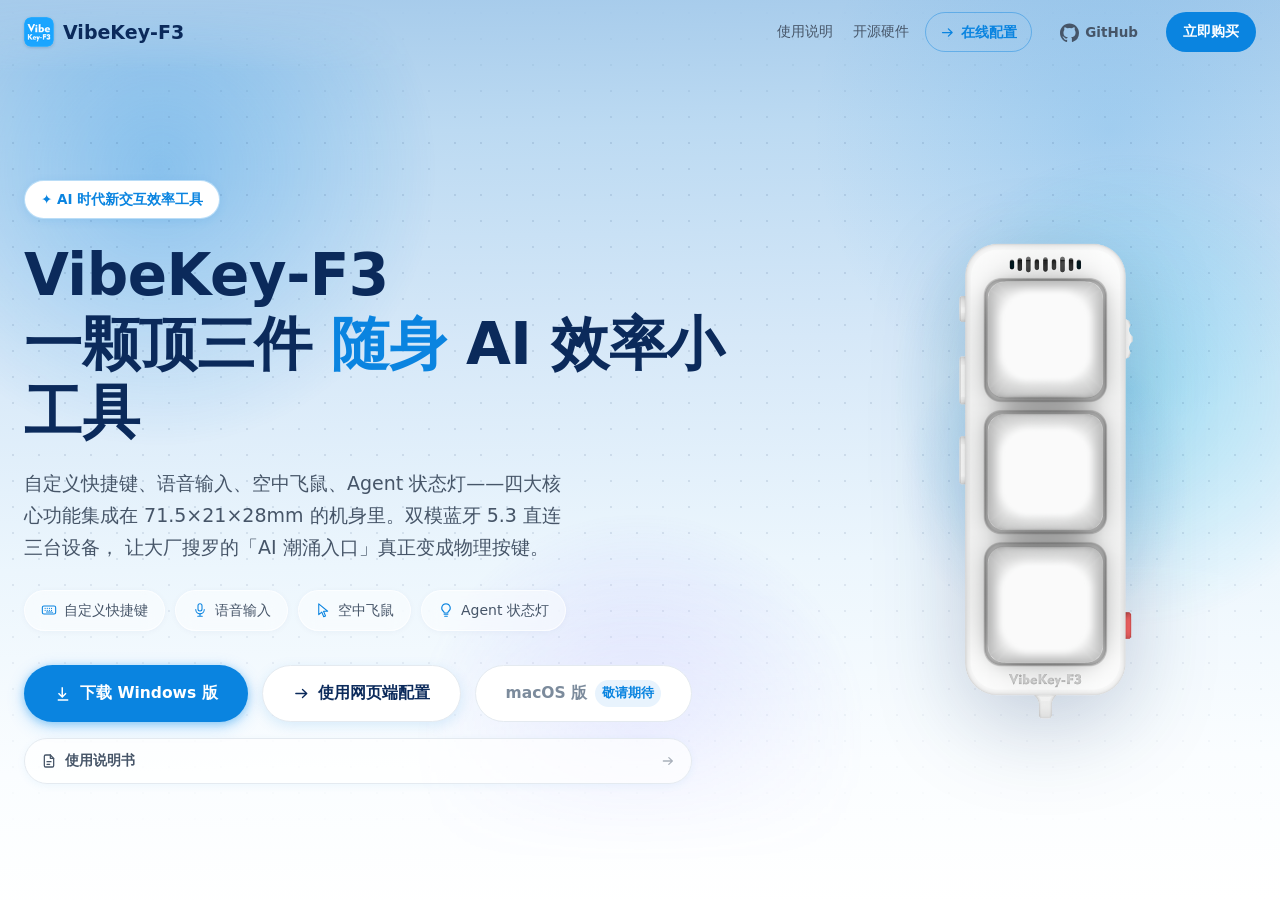
==== commit 427e1829: "feat(web): 官网改为单屏版，首屏新增「使用说明书」入口 - 首页由多屏长页裁剪为单屏（-432 行），导航保留 开源硬件 / 在线配置 / GitHub / 立即购买 - 首屏按钮区下方新增" ====
--- a/index.html
+++ b/index.html
@@ -17,7 +17,7 @@
      改动样式后若不加版本号, 浏览器会继续用旧缓存。改样式时同步递增此值。
      改动履历(为什么这么改 / 踩过什么坑)见 docs/web-changelog.md。
      v34: 精简源码注释(historical note 归档到 docs/web-changelog.md)。 -->
-<link rel="stylesheet" href="web/assets/style.css?v=34">
+<link rel="stylesheet" href="web/assets/style.css?v=50">
 </head>
 <body>
 
@@ -119,16 +119,9 @@
     </a>
     <nav class="nav-links" id="navLinks">
       <!-- data-opt: 中等宽度(1080~1240)优先隐藏这些次要锚点, 避免导航挤成一团 -->
-      <a href="#features">核心功能</a>
-      <a href="#voice" data-opt>语音输入</a>
-      <a href="#slots" data-opt>多设备切换</a>
-      <a href="#modes" data-opt>按键模式</a>
-      <a href="#scenes" data-opt>适用场景</a>
-      <a href="#specs">规格参数</a>
       <!-- 文件名用 ASCII: 中文名在 URL 里会变成一长串 %E8%AF%B4... 容易被截断。
            普通 a 标签打开即可, 不要改成 fetch/XHR(3.4MB 二进制没必要绕 CORS)。 -->
       <a href="web/manual.pdf" target="_blank" rel="noopener noreferrer">使用说明</a>
-      <a href="#opensource" data-opt>开源</a>
       <!-- 手机端抽屉里的「在线配置」: data-app-link 直接跳改键页, 与桌面端一致。 -->
       <a class="nav-menu-app" data-app-link href="#app">
         <svg class="nav-app-ic" viewBox="0 0 24 24" width="16" height="16" fill="none"
@@ -144,6 +137,8 @@
         </svg>
         GitHub 开源仓库
       </a>
+      <!-- 10-30 新增: 立创开源硬件工程（原理图/PCB 开源） -->
+      <a href="https://oshwhub.com/eda_awmitlqu/project_zcjkwmqp?jspm=hub.zy.zp.gc1___hub.hm.zp&jlc_vid=FVEKBlFWEVRfUldQFlQMA1VVFVhYX1AAQVUKUV1UT1cxVlNfRFJaUFJSQFRYXjsOAxUeFF5JWA8aF0oLBA9ABApJKAkaExQVTU5BCBcOAAkbBUoFGAw%3D" target="_blank" rel="noopener noreferrer">开源硬件</a>
     </nav>
     <!-- 桌面端入口(全站统一的"去配置工具"箭头图标 + 文案)。
          title 保留"在线改键"全称, 承担完整说明职责。 -->
@@ -162,7 +157,6 @@
       </svg>
       <span>GitHub</span>
     </a>
-    <a class="nav-cta" href="#buy">立即购买</a>
     <button class="nav-toggle" id="navToggle" aria-label="菜单" aria-expanded="false">
       <svg class="ic-burger" width="22" height="22" viewBox="0 0 24 24" fill="none" stroke="#0B2A5B" stroke-width="2" stroke-linecap="round">
         <path d="M3 6h18M3 12h18M3 18h18"/>
@@ -171,7 +165,9 @@
         <path d="M5 5l14 14M19 5L5 19"/>
       </svg>
     </button>
-  </div>
+        <!-- 10-30 新增: 众筹购买入口(嘉立创众筹页) -->
+    <a class="nav-cta" href="https://www.jlc-yx.com/crowdfunding/detail/2115405398654496770?jlc_vid=QlhdVwEEFVhXXgYCFFVYBlRWTlRbAQICEgUIVV1XQVUxVlNfRFJaUFRRQlBYUztWKAkaExQVTU5BEBMRWQsCBEkfD08NCAk=" target="_blank" rel="noopener noreferrer">立即购买</a>
+</div>
 </header>
 
 <!-- ============ 首屏 ============ -->
@@ -270,6 +266,27 @@
         <span class="btn btn-s btn-soon" aria-disabled="true" title="macOS 版正在开发中">
            macOS 版 <em>敬请期待</em>
         </span>
+        <!-- 说明书入口(首屏): 与顶部导航指向同一份 web/manual.pdf。
+             形态: 独占一行(长条撑满整行会显得很重, 已验证不好看) —— 改成
+             【独立一行里的紧凑胶囊】, 宽度只包住内容, 左对齐跟在按钮行下方。
+             不做第 4 个按钮: 首屏主转化只有"下载"和"网页配置", 再塞实心按钮会稀释焦点。
+             ⚠️ 必须是普通 <a> 跳转: PDF 是二进制直链, 别改成 fetch/XHR 绕 CORS。 -->
+        <div class="hero-doc-row">
+          <a class="hero-doc" href="web/manual.pdf" target="_blank" rel="noopener noreferrer">
+            <svg class="doc-ic" viewBox="0 0 24 24" width="16" height="16" fill="none"
+                 stroke="currentColor" stroke-width="1.9" stroke-linecap="round" stroke-linejoin="round"
+                 aria-hidden="true" focusable="false">
+              <path d="M14 3H7a2 2 0 0 0-2 2v14a2 2 0 0 0 2 2h10a2 2 0 0 0 2-2V8z"/>
+              <path d="M14 3v5h5M9 13h6M9 17h4"/>
+            </svg>
+            <span>使用说明书</span>
+            <svg class="doc-arrow" viewBox="0 0 24 24" width="14" height="14" fill="none"
+                 stroke="currentColor" stroke-width="2.2" stroke-linecap="round" stroke-linejoin="round"
+                 aria-hidden="true" focusable="false">
+              <path d="M4 12h15M13.4 6.2 19.4 12l-6 5.8"/>
+            </svg>
+          </a>
+        </div>
       </div>
     </div>
     <div class="hero-vis">
@@ -279,424 +296,7 @@
   </div>
 </section>
 
-<!-- ============ 四大核心功能 ============ -->
-<section class="sec" id="features">
-  <div class="wrap">
-    <div class="sec-head rv">
-      <span class="sec-tag">四大核心功能</span>
-      <h2>一颗顶三件 随身 AI 效率小工具</h2>
-      <p>把键盘上「点一下」的动作，压缩成掌心大小的三个键。</p>
-    </div>
-    <div class="grd-4 rv">
-      <article class="crd">
-        <h3>自定义快捷键</h3>
-        <p>全键自由映射，单击、双击、长按都能独立改成任意组合。</p>
-      </article>
-      <article class="crd">
-        <h3>语音输入</h3>
-        <p>内置高灵敏麦克风，轻声说话实时转文字，免去打字。</p>
-      </article>
-      <article class="crd">
-        <h3>空中飞鼠</h3>
-        <p>姿态传感器感应，手腕轻转即可移动指针、滚轮与左右键。</p>
-      </article>
-      <article class="crd">
-        <h3>Agent 状态灯</h3>
-        <p>3 色 LED 加 RGB，任务状态一眼掌握，AI 在忙什么你看得见。</p>
-      </article>
-    </div>
-  </div>
-</section>
-
-<!-- ============ Vibe Coding 理念 ============ -->
-<section class="sec sec-alt">
-  <div class="wrap">
-    <div class="sec-head rv">
-      <span class="sec-tag o">Vibe Coding 工具</span>
-      <h2>“Vibe Coding”催生语言优先的输入新范式</h2>
-      <p>把大厂搜罗的「AI 潮涌入口」直接做成物理按键。</p>
-    </div>
-    <div class="narrow rv">
-      <p class="lead">
-        随着「Vibe Coding」（氛围编程）概念兴起，AI 语音输入正逐步成为开发趋势。
-        VibeKey-F3 作为一款软 Vibe Coding 小工具，集自定义快捷键、语音输入、空中飞鼠、
-        Agent 状态指示灯于一身，让语音驱动代码和创作变得触手可及。
-      </p>
-      <ul class="feat-list">
-        <li><span class="n">1</span><div><b>说即所得</b><span>按下语音键说完即上屏，不用看键盘</span></div></li>
-        <li><span class="n">2</span><div><b>免拆上下文</b><span>空中飞鼠让视线留在屏幕，手不用离开桌面</span></div></li>
-        <li><span class="n">3</span><div><b>状态可感知</b><span>RGB 灯提示 Agent 是否还在处理任务</span></div></li>
-      </ul>
-    </div>
-  </div>
-</section>
-
-<!-- ============ 语音输入 ============ -->
-<section class="sec" id="voice">
-  <div class="wrap">
-    <div class="sec-head rv">
-      <span class="sec-tag">语音输入 张口就来</span>
-      <h2>按下语音键 说话实时变文字</h2>
-      <p>内置高灵敏麦克风，轻声说话也能清晰拾取，说完即转文字。</p>
-    </div>
-
-    <div class="steps rv" style="margin-bottom:52px">
-      <div class="step">
-        <div class="step-n">1</div>
-        <h4>按下语音键</h4>
-        <p>一键启动收音</p>
-      </div>
-      <div class="step">
-        <div class="step-n">2</div>
-        <h4>对着麦克风说话</h4>
-        <p>轻声说话也能识别</p>
-      </div>
-      <div class="step">
-        <div class="step-n">3</div>
-        <h4>文字实时上屏</h4>
-        <p>说完即转文字</p>
-      </div>
-    </div>
-
-    <div class="rv" style="text-align:center;margin-bottom:26px">
-      <h3 style="font-size:clamp(20px,2.4vw,26px);font-weight:800;color:var(--navy)">广泛兼容主流语音输入工具</h3>
-      <p style="color:var(--ink-2);margin-top:10px">按下即可说，不挑输入法。</p>
-    </div>
-    <div class="compat rv">
-      <span class="compat-item">微信输入法</span>
-      <span class="compat-item">豆包输入法</span>
-      <span class="compat-item">千问输入法</span>
-      <span class="compat-item">闪电说</span>
-      <span class="compat-item">Typeless</span>
-      <span class="compat-item">Typeoff</span>
-    </div>
-  </div>
-</section>
-
-<!-- ============ 多设备切换 ============ -->
-<section class="sec sec-alt" id="slots">
-  <div class="wrap">
-    <div class="sec-head rv">
-      <span class="sec-tag">双模蓝牙 5.3</span>
-      <h2>蓝牙多设备切换</h2>
-      <p>三个槽位按键独立配置存储，一台设备连三台机器。长按电源键即可切换当前槽位，每台设备一套按键方案，互不干扰。</p>
-    </div>
-
-    <div class="modes-note rv">
-      <div class="mode-row">
-        <span class="n" style="background:var(--blue)">蓝</span>
-        <div><b>连接模式</b><span>对应槽位蓝色闪烁</span></div>
-      </div>
-      <div class="mode-row">
-        <span class="n" style="background:var(--orange)">橙</span>
-        <div><b>配对模式</b><span>对应槽位黄色闪烁</span></div>
-      </div>
-      <div class="mode-row">
-        <span class="n" style="background:#22D3EE">青</span>
-        <div><b>HFP 模式</b><span>对应槽位青色闪烁</span></div>
-      </div>
-    </div>
-
-    <p class="note-line rv">首次无配对信息时默认开机为 ① 号槽（黄色闪烁），配对完成后默认为连接模式。</p>
-  </div>
-</section>
-
-<!-- ============ 按键模式 ============ -->
-<section class="sec sec-alt" id="modes">
-  <div class="wrap">
-    <div class="sec-head rv">
-      <span class="sec-tag">多种模式可选</span>
-      <h2>单击 / 双击 / 长按 / 摇一摇</h2>
-      <p>常规与手势模式并存，同一个键按出四种动作。可直接蓝牙改键，无需再插 USB。</p>
-    </div>
-
-    <div class="grd-4 rv">
-      <div class="mode-card">
-        <b>常规模式</b>
-        <span>单击一次即触发</span>
-      </div>
-      <div class="mode-card">
-        <b>手势模式</b>
-        <span>单击 / 双击 / 长按各配一个动作</span>
-      </div>
-      <div class="mode-card">
-        <b>EC 编码器</b>
-        <span>上滚 / 按压 / 下滚三段独立设置</span>
-      </div>
-      <div class="mode-card">
-        <b>摇一摇</b>
-        <span>开启后灵敏度 LWin+1 切换</span>
-      </div>
-    </div>
-
-    <div class="rv" style="text-align:center;margin-top:40px">
-      <p style="margin-bottom:22px;color:var(--blue-d);font-weight:600;font-size:15.5px">
-        KEY L1–L3、KEY C1–C3 均支持上述映射，摇一摇灵敏度三档可调。
-      </p>
-      <div class="hero-btns" style="justify-content:center">
-        <a class="btn btn-p" data-app-link href="#app">打开在线配置工具</a>
-      </div>
-    </div>
-
-    <div class="rv" style="text-align:center;margin-top:48px">
-      <h3 style="font-size:clamp(19px,2.2vw,24px);font-weight:800;color:var(--navy);margin-bottom:24px">适配多款软件与 Agent 工具</h3>
-      <div class="compat">
-        <span class="compat-item">Vibe Coding</span>
-        <span class="compat-item">办公输入</span>
-        <span class="compat-item">直播伴侣</span>
-        <span class="compat-item">语音输入工具</span>
-        <span class="compat-item">多设备管理</span>
-        <span class="compat-item">Agent 状态指示灯</span>
-        <span class="compat-item">AI 时代输出交互</span>
-      </div>
-      <p style="margin-top:20px;font-size:13.5px;color:var(--ink-3)">
-        * 无蓝牙功能的电脑需自备支持双模蓝牙且支持 HFP（语音通话协议）的接收器
-      </p>
-    </div>
-  </div>
-</section>
-
-<!-- ============ 开源项目 ============ -->
-<section class="sec" id="opensource">
-  <div class="wrap">
-    <div class="sec-head rv">
-      <span class="sec-tag">开源项目</span>
-      <h2>代码完全开源 欢迎参与</h2>
-      <p>VibeKey-F3 的网页上位机与固件资料均已公开，欢迎提 Issue 与 PR。</p>
-    </div>
-
-    <div class="gh-card rv">
-      <div class="gh-head">
-        <img class="gh-logo" src="web/assets/img/logo.png" alt="VibeKey-F3">
-        <div>
-          <h3>lii-x / VibeKey-F3</h3>
-          <p class="gh-desc">VibeKey-F3 固件、网页上位机与相关工具</p>
-        </div>
-        <a class="btn btn-p gh-btn"
-           href="https://github.com/lii-x/VibeKey-F3" target="_blank" rel="noopener noreferrer">
-          <svg viewBox="0 0 24 24" width="18" height="18" fill="currentColor" aria-hidden="true">
-            <path d="M12 .5C5.37.5 0 5.87 0 12.5c0 5.3 3.44 9.8 8.21 11.39.6.11.82-.26.82-.58v-2.03c-3.34.73-4.04-1.61-4.04-1.61-.55-1.39-1.34-1.76-1.34-1.76-1.09-.75.08-.73.08-.73 1.21.09 1.84 1.24 1.84 1.24 1.07 1.84 2.81 1.31 3.5 1 .11-.78.42-1.31.76-1.61-2.67-.3-5.47-1.34-5.47-5.95 0-1.31.47-2.39 1.24-3.23-.13-.3-.54-1.52.11-3.18 0 0 1.01-.32 3.3 1.23a11.5 11.5 0 0 1 6.01 0c2.29-1.55 3.3-1.23 3.3-1.23.65 1.66.24 2.88.12 3.18.77.84 1.23 1.92 1.23 3.23 0 4.62-2.8 5.64-5.48 5.94.43.37.82 1.1.82 2.22v3.29c0 .32.21.7.82.58A12.01 12.01 0 0 0 24 12.5C24 5.87 18.63.5 12 .5z"/>
-          </svg>
-          前往 GitHub 仓库
-        </a>
-      </div>
-
-      <ul class="gh-guide">
-        <li>
-          <span class="gi">🐛</span>
-          <div>
-            <b>发现问题？</b>
-            <span>提 Issue 描述复现步骤、机型与固件版本，我们会尽快跟进。</span>
-          </div>
-        </li>
-        <li>
-          <span class="gi">🔧</span>
-          <div>
-            <b>想改功能？</b>
-            <span>Fork 后从 <code>master</code> 切分支开发，提交 PR 并写清改动动机。</span>
-          </div>
-        </li>
-        <li>
-          <span class="gi">🔌</span>
-          <div>
-            <b>自编译固件？</b>
-            <span><code>web/vibekey-F3_web_config</code> 是网页上位机源码，<code>tools/</code> 下含打包与发布脚本。</span>
-          </div>
-        </li>
-      </ul>
-
-      <p class="gh-note">
-        仓库遵循公开许可；如商用或二次分发，请先阅读仓库内的许可说明。
-      </p>
-    </div>
-  </div>
-</section>
-
-<!-- ============ 适用场景 ============ -->
-<!-- 轮播: 桌面端中间一张大卡、左右各露半张可点可拖。
-     ⚠️ .car 必须放在 .wrap **外面** —— 侧卡要宽出正文栏,
-        放 wrap 内会被 max-width:1280 裁掉两侧。
-     卡片的 data-off(0=中间, ±1=侧边…)由 JS 计算, CSS 只按 data-off 呈现三种状态。 -->
-<section class="sec sec-car" id="scenes">
-  <div class="wrap">
-    <div class="sec-head rv">
-      <span class="sec-tag">适用场景</span>
-      <h2>一天里，它都在帮你省事</h2>
-      <p>从通勤到深夜加班，为每种工作状态准备最顺手的输入。</p>
-    </div>
-  </div>
-
-  <div class="car" id="car">
-    <div class="car-stage">
-      <div class="car-track" id="carTrack">
-        <article class="car-card" data-c="c1">
-          <div class="car-body">
-            <span class="car-tag">Vibe Coding</span>
-            <h4>把 AI 编程串成一条线</h4>
-            <p>手不离键盘就能指挥 AI 写代码。语音输入加空中飞鼠，让「写需求—改代码—点运行」三个动作一气呵成。</p>
-            <span class="car-more">
-              <svg class="tg-ic" viewBox="0 0 24 24" fill="none" stroke="currentColor" stroke-width="1.6" stroke-linecap="round" stroke-linejoin="round" aria-hidden="true" focusable="false"><rect x="2" y="6" width="20" height="12" rx="2.4"/><path d="M6.2 9.6h0M9.4 9.6h0M12.6 9.6h0M15.8 9.6h0M6.2 12.6h0M9.4 12.6h0M12.6 12.6h0M15.8 12.6h0"/><path d="M8.2 15h7.6"/></svg>
-              自定义快捷键
-              <i class="car-dot"></i>
-              <svg class="tg-ic" viewBox="0 0 24 24" fill="none" stroke="currentColor" stroke-width="1.6" stroke-linecap="round" stroke-linejoin="round" aria-hidden="true" focusable="false"><rect x="9" y="2.6" width="6" height="11" rx="3"/><path d="M5.6 11.4a6.4 6.4 0 0 0 12.8 0"/><path d="M12 17.8v3.6M8.6 21.4h6.8"/></svg>
-              语音输入
-            </span>
-          </div>
-          <div class="car-media">
-            <img src="web/assets/img/scene-coding.jpg" alt="一位程序员在居家书房夜晚对着笔记本电脑写代码" width="640" height="760" loading="lazy">
-          </div>
-        </article>
-
-        <article class="car-card" data-c="c2">
-          <div class="car-body">
-            <span class="car-tag">会议与记录</span>
-            <h4>不打断思路的记录方式</h4>
-            <p>会议中想到什么就说什么，按一下语音键说完即上屏。空中飞鼠负责翻页，不必在键盘上盲找。</p>
-            <span class="car-more">
-              <svg class="tg-ic" viewBox="0 0 24 24" fill="none" stroke="currentColor" stroke-width="1.6" stroke-linecap="round" stroke-linejoin="round" aria-hidden="true" focusable="false"><rect x="9" y="2.6" width="6" height="11" rx="3"/><path d="M5.6 11.4a6.4 6.4 0 0 0 12.8 0"/><path d="M12 17.8v3.6M8.6 21.4h6.8"/></svg>
-              语音输入
-              <i class="car-dot"></i>
-              <svg class="tg-ic" viewBox="0 0 24 24" fill="none" stroke="currentColor" stroke-width="1.6" stroke-linecap="round" stroke-linejoin="round" aria-hidden="true" focusable="false"><path d="M5.6 2.8 19 13.9h-6.2l3 7-2.7 1.2-3-7L5.6 19z"/></svg>
-              空中飞鼠
-            </span>
-          </div>
-          <div class="car-media">
-            <img src="web/assets/img/scene-meeting.jpg" alt="一位职场人在现代会议室开线上会议并记录笔记" width="640" height="760" loading="lazy">
-          </div>
-        </article>
-
-        <article class="car-card" data-c="c3">
-          <div class="car-body">
-            <span class="car-tag">直播与创作</span>
-            <h4>三键管住一整场直播</h4>
-            <p>把常用指令映射到三个键上，配合空中飞鼠控制播放条，切场景、掐点、推流都跟得上手。</p>
-            <span class="car-more">
-              <svg class="tg-ic" viewBox="0 0 24 24" fill="none" stroke="currentColor" stroke-width="1.6" stroke-linecap="round" stroke-linejoin="round" aria-hidden="true" focusable="false"><rect x="2" y="6" width="20" height="12" rx="2.4"/><path d="M6.2 9.6h0M9.4 9.6h0M12.6 9.6h0M15.8 9.6h0M6.2 12.6h0M9.4 12.6h0M12.6 12.6h0M15.8 12.6h0"/><path d="M8.2 15h7.6"/></svg>
-              自定义快捷键
-              <i class="car-dot"></i>
-              <svg class="tg-ic" viewBox="0 0 24 24" fill="none" stroke="currentColor" stroke-width="1.6" stroke-linecap="round" stroke-linejoin="round" aria-hidden="true" focusable="false"><path d="M5.6 2.8 19 13.9h-6.2l3 7-2.7 1.2-3-7L5.6 19z"/></svg>
-              空中飞鼠
-            </span>
-          </div>
-          <div class="car-media">
-            <img src="web/assets/img/scene-live.jpg" alt="一位内容创作者在家中直播工作台前戴着耳机创作" width="640" height="760" loading="lazy">
-          </div>
-        </article>
-
-        <article class="car-card" data-c="c4">
-          <div class="car-body">
-            <span class="car-tag">多设备办公</span>
-            <h4>三台机器，一套好手感</h4>
-            <p>长按电源键就能在三台设备间切换，每台各存一套按键方案。RGB 灯告诉你此刻连的是哪台。</p>
-            <span class="car-more">
-              <svg class="tg-ic" viewBox="0 0 24 24" fill="none" stroke="currentColor" stroke-width="1.6" stroke-linecap="round" stroke-linejoin="round" aria-hidden="true" focusable="false"><path d="M9.2 18.4h5.6M10 21.4h4"/><path d="M12 2.6a6.4 6.4 0 0 1 3.7 11.6c-.6.5-.9 1-.9 1.6v.6H9.2v-.6c0-.6-.3-1.1-.9-1.6A6.4 6.4 0 0 1 12 2.6z"/></svg>
-              Agent 状态灯
-              <i class="car-dot"></i>
-              <svg class="tg-ic" viewBox="0 0 24 24" fill="none" stroke="currentColor" stroke-width="1.6" stroke-linecap="round" stroke-linejoin="round" aria-hidden="true" focusable="false"><rect x="2" y="6" width="20" height="12" rx="2.4"/><path d="M6.2 9.6h0M9.4 9.6h0M12.6 9.6h0M15.8 9.6h0M6.2 12.6h0M9.4 12.6h0M12.6 12.6h0M15.8 12.6h0"/><path d="M8.2 15h7.6"/></svg>
-              三槽位配置
-            </span>
-          </div>
-          <div class="car-media">
-            <img src="web/assets/img/scene-multi.jpg" alt="一位职场人在明亮办公桌前同时使用笔记本与平板" width="640" height="760" loading="lazy">
-          </div>
-        </article>
-      </div>
-
-      <!-- 圆点由 JS 生成(数量跟卡片数一致, 不手写死) -->
-      <div class="car-dots" id="carDots" role="tablist" aria-label="适用场景切换"></div>
-    </div>
-  </div>
-</section>
-
-<!-- ============ 规格参数 ============ -->
-<section class="sec sec-alt" id="specs">
-  <div class="wrap">
-    <div class="sec-head rv">
-      <span class="sec-tag">规格参数</span>
-      <h2>VibeKey-F3</h2>
-      <p>语音输入 · 空中鼠标 · 自定义快捷键 · Agent 状态灯</p>
-    </div>
-    <div class="rv" style="max-width:900px;margin:0 auto">
-      <dl class="spec">
-        <div class="spec-row"><dt>产品型号</dt><dd>VibeKey-F3</dd></div>
-        <div class="spec-row"><dt>连接方式</dt><dd>双模蓝牙 5.3</dd></div>
-        <div class="spec-row"><dt>麦克风</dt><dd>内置高灵敏麦克风</dd></div>
-        <div class="spec-row"><dt>电池容量</dt><dd>400mAh</dd></div>
-        <div class="spec-row"><dt>产品尺寸</dt><dd>71.5 × 21 × 28 mm</dd></div>
-        <div class="spec-row"><dt>充电接口</dt><dd>Type-C</dd></div>
-        <div class="spec-row" style="grid-column:1/-1;border-bottom:none">
-          <dt>续航时间</dt>
-          <dd>每天 4 小时持续语音输入，续航约 5 天左右。</dd>
-        </div>
-      </dl>
-      <p class="spec-note">* 部分数据以实物为准</p>
-    </div>
-  </div>
-</section>
-
-<!-- ============ 购买 CTA ============ -->
-<section class="cta" id="buy">
-  <div class="wrap cta-in">
-    <h2>VibeKey-F3 让 AI 交互触手可及</h2>
-    <p>把「AI 潮涌入口」做成真正能按下的物理按键。</p>
-    <!-- 下载入口: 默认写死当前已知版本做"无 JS 兜底"; JS 起来后用 Gitee API
-         自动纠正为真实最新版(挑 studio-vX.Y.Z 里 tag 最高的, 按数字比而非字符串比)。
-         ⚠️ 一律用普通 a 标签跳转: 资产直链是重定向 + 无 CORS 头, fetch/XHR 会被拦。 -->
-    <div class="cta-btns">
-      <a class="btn btn-dl" id="dlBtn"
-         data-gitee-repo="lii-x/vibe-key-f3"
-         data-gh-repo="lii-x/VibeKey-F3"
-         href="https://gitee.com/lii-x/vibe-key-f3/releases/download/studio-v1.1.5/VibeKey-F3_Studio_Setup_v1.1.5.exe">
-        <svg viewBox="0 0 24 24" width="18" height="18" fill="currentColor" aria-hidden="true">
-          <path d="M12 3v10.6l3.3-3.3 1.4 1.4L11 17.4 5.3 11.7l1.4-1.4L10 13.6V3h2zM5 19h14v2H5v-2z"/>
-        </svg>
-        <span id="dlBtnText">下载 Windows 版 v1.1.5</span>
-      </a>
-      <!-- 与首屏入口同步(文案「使用网页端配置」+ 横箭头图标)。 -->
-      <a class="btn btn-p" data-app-link href="#app">
-        <svg class="btn-ic" viewBox="0 0 24 24" width="17" height="17" fill="none"
-             stroke="currentColor" stroke-width="1.9" stroke-linecap="round" stroke-linejoin="round"
-             aria-hidden="true" focusable="false">
-          <path d="M4 12h15M13.4 6.2 19.4 12l-6 5.8"/>
-        </svg>
-        使用网页端配置
-      </a>
-      <a class="btn btn-gh" href="https://gitee.com/lii-x/vibe-key-f3/releases" target="_blank" rel="noopener noreferrer">
-        <svg viewBox="0 0 24 24" width="18" height="18" fill="currentColor" aria-hidden="true">
-          <path d="M12 .5C5.37.5 0 5.87 0 12.5c0 5.3 3.44 9.8 8.21 11.39.6.11.82-.26.82-.58v-2.03c-3.34.73-4.04-1.61-4.04-1.61-.55-1.39-1.34-1.76-1.34-1.76-1.09-.75.08-.73.08-.73 1.21.09 1.84 1.24 1.84 1.24 1.07 1.84 2.81 1.31 3.5 1 .11-.78.42-1.31.76-1.61-2.67-.3-5.47-1.34-5.47-5.95 0-1.31.47-2.39 1.24-3.23-.13-.3-.54-1.52.11-3.18 0 0 1.01-.32 3.3 1.23a11.5 11.5 0 0 1 6.01 0c2.29-1.55 3.3-1.23 3.3-1.23.65 1.66.24 2.88.12 3.18.77.84 1.23 1.92 1.23 3.23 0 4.62-2.8 5.64-5.48 5.94.43.37.82 1.1.82 2.22v3.29c0 .32.21.7.82.58A12.01 12.01 0 0 0 24 12.5C24 5.87 18.63.5 12 .5z"/>
-        </svg>
-        Gitee 开源
-      </a>
-    </div>
-    <!-- ⚠️ 页面上没有 GitHub 备用下载入口(原先那行说明已删), 主要是 Gitee。
-            若日后需要备用源, 建议放页脚做小链接。 -->
-    <p style="margin-top:22px;color:rgba(255,255,255,.62);font-size:14px">
-      使用网页端配置需通过 USB 或蓝牙连接设备；固件升级仅支持 USB 连接。
-    </p>
- </div>
-</section>
-
-<!-- ============ 页脚 ============ -->
-<footer class="foot">
-  <div class="wrap foot-in">
-    <a class="logo" href="#top">
-      <span class="logo-mark"><img src="web/assets/img/logo.png" alt="VibeKey-F3"></span>
-      <span>VibeKey-F3</span>
-    </a>
-    <!-- 两个链接包成一组: 页脚是"logo | 链接组 | ©"三段 space-between,
-         直接加第 4 个子项会被均匀摊开。 -->
-    <div class="foot-links">
-    <a class="foot-gh" href="https://github.com/lii-x/VibeKey-F3" target="_blank" rel="noopener noreferrer">
-      <svg viewBox="0 0 24 24" width="16" height="16" fill="currentColor" aria-hidden="true">
-        <path d="M12 .5C5.37.5 0 5.87 0 12.5c0 5.3 3.44 9.8 8.21 11.39.6.11.82-.26.82-.58v-2.03c-3.34.73-4.04-1.61-4.04-1.61-.55-1.39-1.34-1.76-1.34-1.76-1.09-.75.08-.73.08-.73 1.21.09 1.84 1.24 1.84 1.24 1.07 1.84 2.81 1.31 3.5 1 .11-.78.42-1.31.76-1.61-2.67-.3-5.47-1.34-5.47-5.95 0-1.31.47-2.39 1.24-3.23-.13-.3-.54-1.52.11-3.18 0 0 1.01-.32 3.3 1.23a11.5 11.5 0 0 1 6.01 0c2.29-1.55 3.3-1.23 3.3-1.23.65 1.66.24 2.88.12 3.18.77.84 1.23 1.92 1.23 3.23 0 4.62-2.8 5.64-5.48 5.94.43.37.82 1.1.82 2.22v3.29c0 .32.21.7.82.58A12.01 12.01 0 0 0 24 12.5C24 5.87 18.63.5 12 .5z"/>
-      </svg>
-      开源仓库
-    </a>
-    <a class="foot-doc" href="web/manual.pdf" target="_blank" rel="noopener noreferrer">使用说明</a>
-    </div>
-    <small>© VibeKey-F3 · AI 时代新交互效率工具 · 规格参数以实物为准</small>
-  </div>
-</footer>
+
 
 </div><!-- /.vk-scale -->
 </div><!-- /.vk-scale-outer -->
--- a/web/assets/style.css
+++ b/web/assets/style.css
@@ -54,6 +54,9 @@
       导航因此不再吸顶(窄屏下的固有代价, 已接受)。 */
 .vk-scale {
   width: 100%;
+  /* 10-30 单屏: 画布锁死一屏高并做 flex 列容器。手机端 k<1 时设计稿高=视口高/k。 */
+  height: calc(100vh / var(--vh-k, 1));
+  display: flex; flex-direction: column;
   transform-origin: top left;
   /* 桌面端 --vh-k 恒为 1, scale(1) 不产生任何视觉/布局差异 */
   transform: scale(var(--vh-k, 1));
@@ -159,8 +162,17 @@
 /* ---------- 首屏 ---------- */
 /* ⚠️ 渐变的白色端点必须落在 hero 底边(100%), 不能中途就变白 ——
    否则底色在中段被齐齐切断, 并要与下方 .sec 的白底无缝衔接。 */
+/* 10-30 单屏不滚动: 整页锁死一屏高, 由 .vk-scale 做 flex 容器分配高度。
+   手机端 k<1 时设计稿高 = 视口高 / k, 所以用 calc 而不是 100vh。 */
+html, body { height: 100%; overflow: hidden; }
+
 .hero {
   position: relative; overflow: hidden;
+  flex: 1 1 auto; min-height: 0;   /* 10-30: 在 flex 列里吃掉剩余高度 */
+  display: flex; align-items: center;   /* 10-30: 让 .hero-in 在整屏里垂直居中 */
+  /* 10-30 调整: 首屏不再撑满一屏高 —— 下面还有「四大核心功能」标题区,
+     撑满会把标题区推到屏幕外(用户截图里两者是同一屏可见的)。
+     改为内容自然高度, 上下留白由 .hero-in 的 padding 决定。 */
   /* 天空渐变: 上端天空蓝 → 底边纯白(与下方 .sec 无缝)。
      ⚠️ 试过深色 Aurora 方案, 整屏偏暗且与下方白底反差过大, 已回退。 */
   background: linear-gradient(179deg,
@@ -229,10 +241,14 @@
 
 .hero-in {
   position: relative; z-index: 1;                 /* 动态背景都在这一层之下 */
-  display: grid; grid-template-columns: 1fr 380px;
-  gap: 48px; align-items: center;
+  align-self: center;                                /* 10-30: 在 .hero 的 flex 里垂直居中 */
+  width: 100%;                                       /* 撑满宽度, 否则宽度塌缩、标题换行 */
+  display: grid; grid-template-columns: 1fr 420px;
+  gap: 56px; align-items: center;
   /* ⚠️ 顶部留白 = 原间距 + 导航高: 导航已 fixed 脱离文档流, 不补标题会钻到导航底下。 */
-  padding: calc(76px + var(--nav-h)) 24px 84px;
+  /* 10-30: 顶部只留导航高度, 不再额外加 56 —— 用户反馈"导航下方那一大片空"
+     就是这 56 撑出来的。上下都收到 8px, 内容交给 .hero 的 flex 居中。 */
+  padding: calc(8px + var(--nav-h)) 24px 8px;
 }
 
 /* 无障碍: 减少动态效果时停掉首屏动画(保留静态光斑, 页面不会变白板)。 */
@@ -254,7 +270,7 @@
   box-shadow: 0 2px 10px rgba(10,132,224,.1);
 }
 .hero h1 {
-  font-size: clamp(34px, 4.4vw, 50px); line-height: 1.2;
+  font-size: clamp(38px, 5vw, 58px); line-height: 1.18;   /* 10-30: 放大以填充单屏, 原 34/4.4vw/50 显得空 */
   font-weight: 800; color: var(--navy); letter-spacing: -.5px;
 }
 /* 两行各自成块: 第二行按词组换行, 避免出现孤字 */
@@ -299,7 +315,17 @@
   width: 16px; height: 16px; flex-shrink: 0;
   color: var(--blue);
 }
-.hero-btns { display: flex; flex-wrap: wrap; gap: 14px; margin-top: 34px; }
+/* 首屏按钮区用【栅格】而不是 flex:
+ * "使用说明书"那一行要 grid-column:1/-1 横跨三个按钮列 ⇒ 宽度自动等于
+ * 三个按钮的总宽(用户要的正是这个长度), 不用写死像素, 按钮文案变了也不会错位。
+ * ⚠️ 列宽必须 max-content: 改成 auto/1fr 会把列拉开 ⇒ 按钮变宽、说明书行跟着变长。 */
+.hero-btns {
+  display: grid;
+  grid-template-columns: repeat(3, max-content);
+  justify-content: start;
+  gap: 14px;
+  margin-top: 34px;
+}
 .btn {
   display: inline-flex; align-items: center; gap: 8px;
   padding: 14px 30px; border-radius: 999px; font-size: 15.5px; font-weight: 600;
@@ -346,9 +372,42 @@
   padding: 2px 7px; border-radius: 999px;
   background: var(--blue-l); color: var(--blue);
 }
+/* 首屏「使用说明书」入口: 单独一行, 【宽度 = 三个按钮的总宽】。
+   靠 grid-column:1/-1 横跨上面三列实现(见 .hero-btns), 不是写死像素、也不是撑满文字栏
+   —— 撑满整栏太长(用户反馈"太长了不美观"), 只包住内容又太短像附注。 */
+.hero-doc-row {
+  grid-column: 1 / -1;
+  display: flex;
+  margin-top: 2px;
+}
+.hero-doc {
+  width: 100%;               /* 吃满这一行 = 三个按钮的总宽 */
+  display: inline-flex; align-items: center; gap: 8px;
+  padding: 10px 16px;
+  border: 1.5px solid var(--line);
+  border-radius: 999px;      /* 与上面按钮统一成胶囊形 */
+  background: rgba(255, 255, 255, .7);
+  color: var(--ink-2);
+  font-size: 14px; font-weight: 600;
+  box-shadow: 0 2px 8px rgba(10, 132, 224, .06);
+  transition: border-color .18s, color .18s, background .18s, box-shadow .18s;
+}
+.hero-doc .doc-ic,
+.hero-doc .doc-arrow { flex-shrink: 0; }
+/* 箭头推到最右端: 一行这么长, 右端给个"去处"暗示才不显得空。 */
+.hero-doc .doc-arrow {
+  margin-left: auto;
+  opacity: .45;
+  transition: transform .18s, opacity .18s;
+}
+.hero-doc:hover {
+  border-color: var(--blue); color: var(--blue); background: #fff;
+  box-shadow: 0 5px 16px rgba(10, 132, 224, .16);
+}
+.hero-doc:hover .doc-arrow { opacity: 1; transform: translateX(2px); }
 .hero-vis { position: relative; display: grid; place-items: center; min-height: 460px; }
 .hero-vis img {
-  width: auto; max-width: 260px; max-height: 440px;
+  width: auto; max-width: 290px; max-height: 480px;   /* 10-30: 单屏下放大产品图 */
   filter: drop-shadow(0 24px 44px rgba(11,42,91,.22));
 }
 .hero-ring {
@@ -1042,8 +1101,11 @@
   /* 桌面基础是 `justify-content: normal`(flex 里等同 flex-start)。
      显式写回 normal 而非 flex-start —— 视觉等价, 但保持与桌面逐字节一致,
      省得以后对比时又是一堆"看起来相同实则不同"的噪音。 */
+  /* ⚠️ 用 start 而不是 normal: .hero-btns 已改成 grid, 而 grid 里
+     justify-content:normal 等价于 stretch ⇒ 三列会被拉开、按钮变宽、
+     "使用说明书"那一行(横跨三列)也跟着变长。start 才是"列宽按内容、整体左对齐"。 */
   html.vk-fixed .hero-tags,
-  html.vk-fixed .hero-btns { justify-content: normal; }
+  html.vk-fixed .hero-btns { justify-content: start; }
   html.vk-fixed .hero-vis { order: 0; }
   /* 桌面: width:auto; max-width:260px; max-height:440px。
      ⚠️ 三个值都要写全, 只写 max-width 会漏掉 max-height。 */
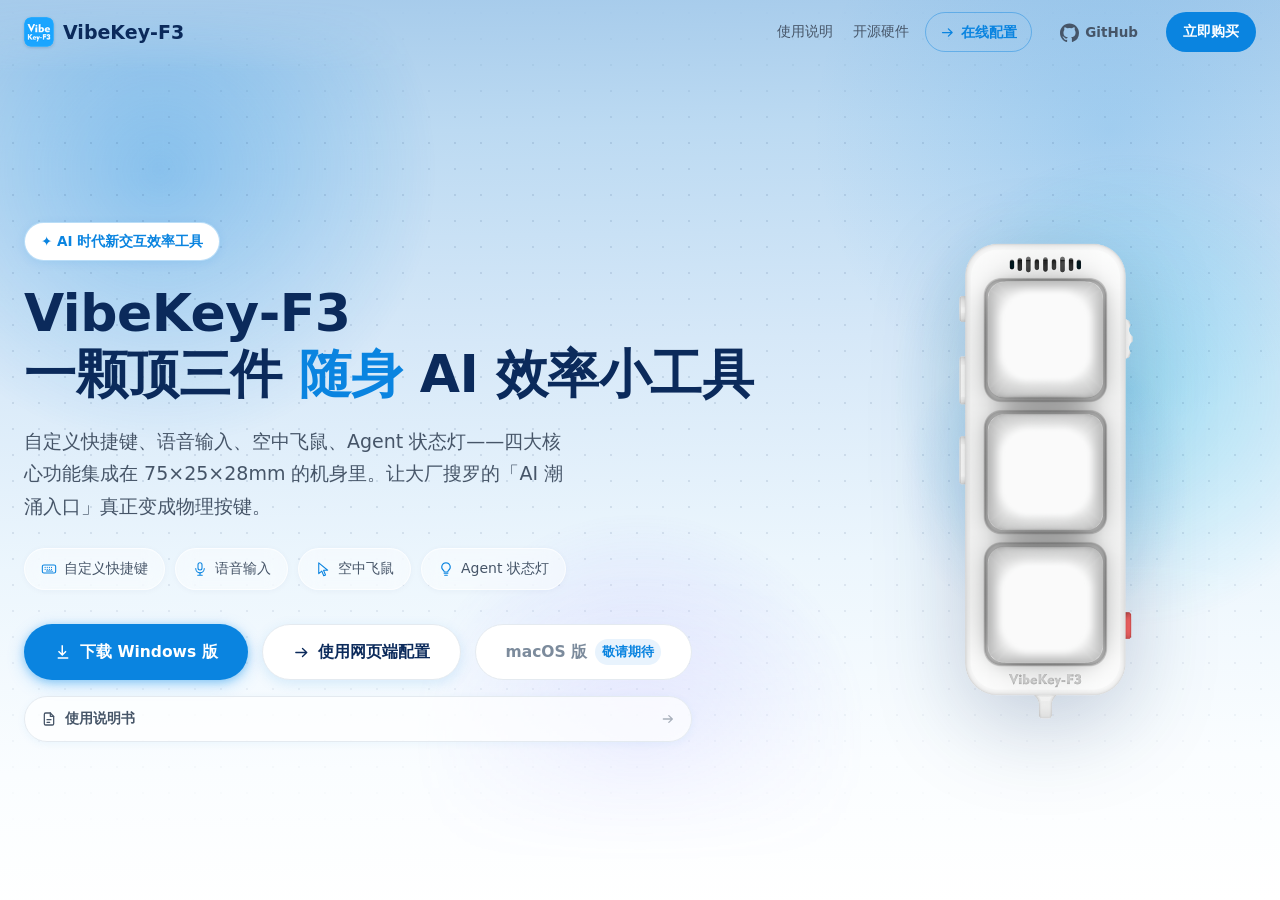
==== commit 84a09283: "fix(web): 标题改为单行显示，首屏文案与机身尺寸更新 - .hero h1 字号上限 58 -> 52：最长轮换句在 52px 时宽 719px，而文字栏宽 756px；   58px 时需要" ====
--- a/index.html
+++ b/index.html
@@ -7,7 +7,7 @@
 <meta name="description" content="VibeKey-F3 顶三件随身 AI 效率小工具：自定义快捷键、语音输入、空中飞鼠、Agent 状态灯。双模蓝牙 5.3，三槽位独立配置，400mAh 长续航。">
 <meta name="keywords" content="VibeKey-F3,语音输入,空中飞鼠,自定义快捷键,AI键盘,蓝牙键盘,Agent状态灯,双模蓝牙">
 <meta property="og:title" content="VibeKey-F3 — AI时代新交互效率工具">
-<meta property="og:description" content="一颗顶三件。语音输入、空中飞鼠、自定义快捷键与 Agent 状态灯，全部装进 71.5×21×28mm 的机身。">
+<meta property="og:description" content="一颗顶三件。语音输入、空中飞鼠、自定义快捷键与 Agent 状态灯，全部装进 75×25×28mm 的机身。">
 <meta property="og:type" content="website">
 <meta property="og:image" content="web/assets/img/product.png">
 <link rel="icon" type="image/png" sizes="32x32" href="web/assets/img/favicon-32.png">
@@ -17,7 +17,7 @@
      改动样式后若不加版本号, 浏览器会继续用旧缓存。改样式时同步递增此值。
      改动履历(为什么这么改 / 踩过什么坑)见 docs/web-changelog.md。
      v34: 精简源码注释(historical note 归档到 docs/web-changelog.md)。 -->
-<link rel="stylesheet" href="web/assets/style.css?v=50">
+<link rel="stylesheet" href="web/assets/style.css?v=51">
 </head>
 <body>
 
@@ -195,8 +195,7 @@
       </h1>
       <p class="hero-sub">
         自定义快捷键、语音输入、空中飞鼠、Agent 状态灯——四大核心功能集成在
-        71.5&times;21&times;28mm 的机身里。双模蓝牙 5.3 直连三台设备，
-        让大厂搜罗的「AI 潮涌入口」真正变成物理按键。
+        75&times;25&times;28mm 的机身里。让大厂搜罗的「AI 潮涌入口」真正变成物理按键。
       </p>
       <!-- 四大功能标签: 内联 SVG 线性图标(1.6 描边 + currentColor), 与导航/按钮同一套语言。
            ⚠️ 图标是装饰性的, 一律 aria-hidden + focusable=false,
--- a/web/assets/style.css
+++ b/web/assets/style.css
@@ -270,7 +270,10 @@
   box-shadow: 0 2px 10px rgba(10,132,224,.1);
 }
 .hero h1 {
-  font-size: clamp(38px, 5vw, 58px); line-height: 1.18;   /* 10-30: 放大以填充单屏, 原 34/4.4vw/50 显得空 */
+  /* 11-04: 上限 58 -> 52。轮换行最长一句「一颗顶三件 随身 AI 效率小工具」
+   * 约 14.2em 宽, 58px 时需要 ~823px, 而文字栏只有 ~756px ⇒ 必然折行(出现"小工 / 具")。
+   * 52px 时约 738px, 留 ~18px 余量。改字号前请先按这个 em 宽度核算, 别只看观感。 */
+  font-size: clamp(38px, 5vw, 52px); line-height: 1.18;
   font-weight: 800; color: var(--navy); letter-spacing: -.5px;
 }
 /* 两行各自成块: 第二行按词组换行, 避免出现孤字 */
@@ -285,6 +288,9 @@
 .hero h1 .rot { position: relative; }
 .hero h1 .rot-i {
   display: block; position: absolute; left: 0; top: 0; width: 100%;
+  /* 11-04: 每句必须【单行】—— 折行后会出现"小工 / 具"这种孤字, 很难看。
+     超出部分允许溢出(右侧还有 56px 列间距兜着), 也不要换行。 */
+  white-space: nowrap;
   opacity: 0; transform: translateY(9px);
   transition: opacity .5s ease, transform .5s ease;
   pointer-events: none;
@@ -1096,7 +1102,7 @@
   /* ⚠️⚠️ 关键: 首屏 h1 与副标题是 clamp(..., Nvw, ...) —— vw 只认**视口宽**,
        不认容器宽。1280 画布在 390px 手机上排版时视口仍是 390 ⇒ 取 clamp 下限,
        于是"缩小后"标题明显偏小。修法: 钉死成桌面上限值, 让 vw 彻底不起作用。 */
-  html.vk-fixed .hero h1 { font-size: 50px; line-height: 1.2; }
+  html.vk-fixed .hero h1 { font-size: 52px; line-height: 1.2; }
   html.vk-fixed .hero-sub { font-size: 19px; line-height: 1.7; margin-left: 0; margin-right: 0; }
   /* 桌面基础是 `justify-content: normal`(flex 里等同 flex-start)。
      显式写回 normal 而非 flex-start —— 视觉等价, 但保持与桌面逐字节一致,
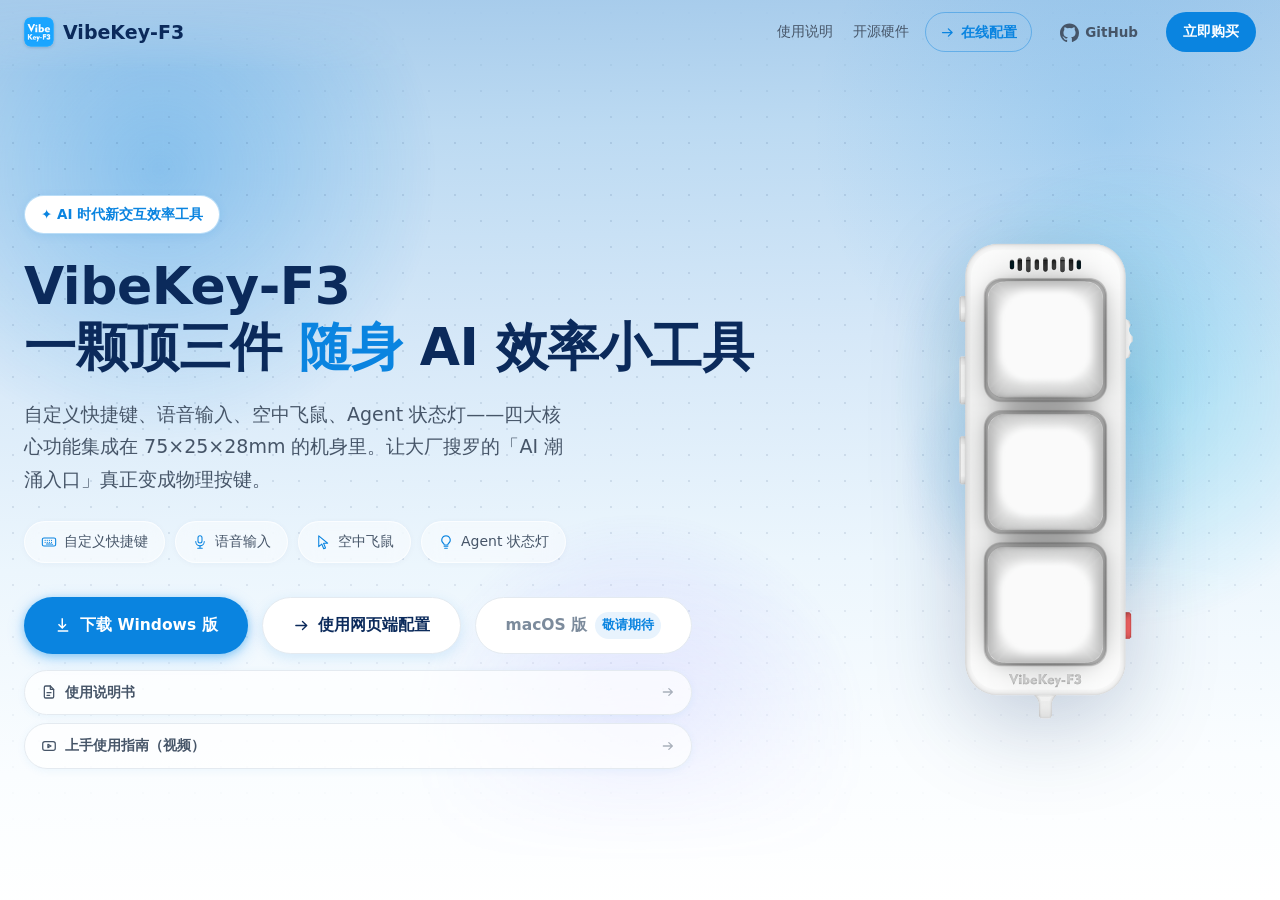
==== commit 3760141a: "feat(web): 官网补视频指南；配置页 OTA 对齐上位机、补齐新版提醒与蓝灯 官网首屏: - 「使用说明书」下方新增「上手使用指南（视频）」，指向小红书演示视频；   两行胶囊同宽竖排、行距 " ====
--- a/index.html
+++ b/index.html
@@ -17,7 +17,7 @@
      改动样式后若不加版本号, 浏览器会继续用旧缓存。改样式时同步递增此值。
      改动履历(为什么这么改 / 踩过什么坑)见 docs/web-changelog.md。
      v34: 精简源码注释(historical note 归档到 docs/web-changelog.md)。 -->
-<link rel="stylesheet" href="web/assets/style.css?v=51">
+<link rel="stylesheet" href="web/assets/style.css?v=71">
 </head>
 <body>
 
@@ -49,6 +49,10 @@
 <script>
 (function () {
   var DESIGN_W = 1280;          // 设计稿宽度, 必须与 CSS 的 --max 一致
+  // ★ 11-04: 移动端断点。小于此宽度【不做整体缩放】, 改用真正的移动端排版
+  //   (@media max-width:900px, 见 style.css 末尾)。
+  //   原因: 1280 设计稿缩到 390 宽 ⇒ k≈0.3, 正文 16px 实际只剩 4~5px, 手机上完全没法看。
+  var MOBILE_W = 900;
   var html = document.documentElement;
 
   // ⚠️ 判据(clientWidth < DESIGN_W)与 CSS 覆盖区阈值(1400px)必须错开:
@@ -60,12 +64,14 @@
   //   会让内容比可用区宽 15px → 出现横向滚动条 → 又改变可用宽 ⇒ 抖动。
   function apply() {
     var vw = html.clientWidth;   // 真实可用宽(已排除纵向滚动条)
-    if (vw < DESIGN_W) {
+    // 移动端: 不做缩放, 交给 CSS 的 @media (max-width:900px) 重排
+    html.classList.toggle('vk-mobile', vw < MOBILE_W);
+    if (vw >= MOBILE_W && vw < DESIGN_W) {
       var k = vw / DESIGN_W;
       html.classList.add('vk-fixed');
       html.style.setProperty('--vh-k', k);
     } else {
-      // 桌面端: 完全恢复原生响应式, 不留任何缩放痕迹
+      // 桌面端 / 移动端: 完全恢复原生响应式, 不留任何缩放痕迹
       html.classList.remove('vk-fixed');
       html.style.removeProperty('--vh-k');
     }
@@ -118,27 +124,58 @@
       <span>VibeKey-F3</span>
     </a>
     <nav class="nav-links" id="navLinks">
-      <!-- data-opt: 中等宽度(1080~1240)优先隐藏这些次要锚点, 避免导航挤成一团 -->
-      <!-- 文件名用 ASCII: 中文名在 URL 里会变成一长串 %E8%AF%B4... 容易被截断。
-           普通 a 标签打开即可, 不要改成 fetch/XHR(3.4MB 二进制没必要绕 CORS)。 -->
-      <a href="web/manual.pdf" target="_blank" rel="noopener noreferrer">使用说明</a>
-      <!-- 手机端抽屉里的「在线配置」: data-app-link 直接跳改键页, 与桌面端一致。 -->
+      <!-- 抽屉(≤900px)里这五项用【同一套卡片】: 等高、同圆角、同字号、图标+文字居中。
+           次要项 = 白底描边(使用说明 / 开源硬件 / GitHub), 主转化 = 实心色块(在线配置 蓝 / 立即购买 橙)。
+           ⚠️ 图标都带 .nav-ic, 桌面端 display:none —— 桌面导航仍是纯文字, 版式不变。
+           ⚠️ 顺序: 先"资源类"再"转化类", 两个实心按钮放抽屉底部(拇指区), 视觉也成组。
+           ⚠️ 文件名用 ASCII: 中文名在 URL 里会变成一长串 %E8%AF%B4... 容易被截断。
+              普通 a 标签打开即可, 不要改成 fetch/XHR(3.4MB 二进制没必要绕 CORS)。 -->
+      <a class="nav-menu-doc" href="web/manual.pdf" target="_blank" rel="noopener noreferrer">
+        <svg class="nav-ic" viewBox="0 0 24 24" width="16" height="16" fill="none"
+             stroke="currentColor" stroke-width="1.9" stroke-linecap="round" stroke-linejoin="round"
+             aria-hidden="true" focusable="false">
+          <path d="M14 3H7a2 2 0 0 0-2 2v14a2 2 0 0 0 2 2h10a2 2 0 0 0 2-2V8z"/>
+          <path d="M14 3v5h5M9 13h6M9 17h4"/>
+        </svg>
+        使用说明
+      </a>
+      <!-- 立创开源硬件工程（原理图/PCB 开源） -->
+      <a class="nav-menu-osh" href="https://oshwhub.com/eda_awmitlqu/project_zcjkwmqp?jspm=hub.zy.zp.gc1___hub.hm.zp&jlc_vid=FVEKBlFWEVRfUldQFlQMA1VVFVhYX1AAQVUKUV1UT1cxVlNfRFJaUFJSQFRYXjsOAxUeFF5JWA8aF0oLBA9ABApJKAkaExQVTU5BCBcOAAkbBUoFGAw%3D" target="_blank" rel="noopener noreferrer">
+        <svg class="nav-ic" viewBox="0 0 24 24" width="16" height="16" fill="none"
+             stroke="currentColor" stroke-width="1.9" stroke-linecap="round" stroke-linejoin="round"
+             aria-hidden="true" focusable="false">
+          <rect x="7" y="7" width="10" height="10" rx="1.6"/>
+          <path d="M10 3v4M14 3v4M10 17v4M14 17v4M3 10h4M3 14h4M17 10h4M17 14h4"/>
+        </svg>
+        开源硬件
+      </a>
+      <a class="nav-menu-gh" href="https://github.com/lii-x/VibeKey-F3" target="_blank" rel="noopener noreferrer">
+        <svg class="nav-ic" viewBox="0 0 24 24" width="16" height="16" fill="currentColor" aria-hidden="true">
+          <path d="M12 .5C5.37.5 0 5.87 0 12.5c0 5.3 3.44 9.8 8.21 11.39.6.11.82-.26.82-.58v-2.03c-3.34.73-4.04-1.61-4.04-1.61-.55-1.39-1.34-1.76-1.34-1.76-1.09-.75.08-.73.08-.73 1.21.09 1.84 1.24 1.84 1.24 1.07 1.84 2.81 1.31 3.5 1 .11-.78.42-1.31.76-1.61-2.67-.3-5.47-1.34-5.47-5.95 0-1.31.47-2.39 1.24-3.23-.13-.3-.54-1.52.11-3.18 0 0 1.01-.32 3.3 1.23a11.5 11.5 0 0 1 6.01 0c2.29-1.55 3.3-1.23 3.3-1.23.65 1.66.24 2.88.12 3.18.77.84 1.23 1.92 1.23 3.23 0 4.62-2.8 5.64-5.48 5.94.43.37.82 1.1.82 2.22v3.29c0 .32.21.7.82.58A12.01 12.01 0 0 0 24 12.5C24 5.87 18.63.5 12 .5z"/>
+        </svg>
+        GitHub 开源仓库
+      </a>
+      <!-- 主转化 1: 在线配置(data-app-link 直接跳改键页, 与桌面端一致) -->
       <a class="nav-menu-app" data-app-link href="#app">
-        <svg class="nav-app-ic" viewBox="0 0 24 24" width="16" height="16" fill="none"
+        <svg class="nav-ic" viewBox="0 0 24 24" width="16" height="16" fill="none"
              stroke="currentColor" stroke-width="2" stroke-linecap="round" stroke-linejoin="round"
              aria-hidden="true" focusable="false">
           <path d="M4 12h15M13.4 6.2 19.4 12l-6 5.8"/>
         </svg>
         在线配置
       </a>
-      <a href="https://github.com/lii-x/VibeKey-F3" class="nav-menu-gh" target="_blank" rel="noopener noreferrer">
-        <svg viewBox="0 0 24 24" width="18" height="18" fill="currentColor" aria-hidden="true">
-          <path d="M12 .5C5.37.5 0 5.87 0 12.5c0 5.3 3.44 9.8 8.21 11.39.6.11.82-.26.82-.58v-2.03c-3.34.73-4.04-1.61-4.04-1.61-.55-1.39-1.34-1.76-1.34-1.76-1.09-.75.08-.73.08-.73 1.21.09 1.84 1.24 1.84 1.24 1.07 1.84 2.81 1.31 3.5 1 .11-.78.42-1.31.76-1.61-2.67-.3-5.47-1.34-5.47-5.95 0-1.31.47-2.39 1.24-3.23-.13-.3-.54-1.52.11-3.18 0 0 1.01-.32 3.3 1.23a11.5 11.5 0 0 1 6.01 0c2.29-1.55 3.3-1.23 3.3-1.23.65 1.66.24 2.88.12 3.18.77.84 1.23 1.92 1.23 3.23 0 4.62-2.8 5.64-5.48 5.94.43.37.82 1.1.82 2.22v3.29c0 .32.21.7.82.58A12.01 12.01 0 0 0 24 12.5C24 5.87 18.63.5 12 .5z"/>
+      <!-- 主转化 2: 购买。⚠️ 必须是真的 <a> —— 原来这里是 .nav-links::after 伪元素画的,
+           伪元素不可交互, 点了没任何反应(用户反馈"手机端立即购买跳转不了")。
+           链接与桌面端 .nav-cta 保持一致。 -->
+      <a class="nav-menu-buy" href="https://www.jlc-yx.com/crowdfunding/detail/2115405398654496770?jlc_vid=QlhdVwEEFVhXXgYCFFVYBlRWTlRbAQICEgUIVV1XQVUxVlNfRFJaUFJSQFRRQlBYUztWKAkaExQVTU5BEBMRWQsCBEkfD08NCAk=" target="_blank" rel="noopener noreferrer">
+        <svg class="nav-ic" viewBox="0 0 24 24" width="16" height="16" fill="none"
+             stroke="currentColor" stroke-width="1.9" stroke-linecap="round" stroke-linejoin="round"
+             aria-hidden="true" focusable="false">
+          <path d="M3 4h2.2l2.3 10.2a1.8 1.8 0 0 0 1.8 1.4h7.4a1.8 1.8 0 0 0 1.8-1.4L20 8H6.2"/>
+          <circle cx="10" cy="19.6" r="1.3"/><circle cx="17" cy="19.6" r="1.3"/>
         </svg>
-        GitHub 开源仓库
+        立即购买
       </a>
-      <!-- 10-30 新增: 立创开源硬件工程（原理图/PCB 开源） -->
-      <a href="https://oshwhub.com/eda_awmitlqu/project_zcjkwmqp?jspm=hub.zy.zp.gc1___hub.hm.zp&jlc_vid=FVEKBlFWEVRfUldQFlQMA1VVFVhYX1AAQVUKUV1UT1cxVlNfRFJaUFJSQFRYXjsOAxUeFF5JWA8aF0oLBA9ABApJKAkaExQVTU5BCBcOAAkbBUoFGAw%3D" target="_blank" rel="noopener noreferrer">开源硬件</a>
     </nav>
     <!-- 桌面端入口(全站统一的"去配置工具"箭头图标 + 文案)。
          title 保留"在线改键"全称, 承担完整说明职责。 -->
@@ -243,7 +280,7 @@
         <a class="btn btn-p btn-dl" id="heroDlBtn"
            data-gitee-repo="lii-x/vibe-key-f3"
            data-gh-repo="lii-x/VibeKey-F3"
-           href="https://gitee.com/lii-x/vibe-key-f3/releases/download/studio-v1.1.5/VibeKey-F3_Studio_Setup_v1.1.5.exe">
+           href="https://gitee.com/lii-x/vibe-key-f3/releases/download/studio-v1.1.7/VibeKey-F3_Studio_Setup_v1.1.7.exe">
           <svg viewBox="0 0 24 24" width="18" height="18" fill="currentColor" aria-hidden="true">
             <path d="M12 3v10.6l3.3-3.3 1.4 1.4L11 17.4 5.3 11.7l1.4-1.4L10 13.6V3h2zM5 19h14v2H5v-2z"/>
           </svg>
@@ -270,7 +307,7 @@
              【独立一行里的紧凑胶囊】, 宽度只包住内容, 左对齐跟在按钮行下方。
              不做第 4 个按钮: 首屏主转化只有"下载"和"网页配置", 再塞实心按钮会稀释焦点。
              ⚠️ 必须是普通 <a> 跳转: PDF 是二进制直链, 别改成 fetch/XHR 绕 CORS。 -->
-        <div class="hero-doc-row">
+        <div class="hero-doc-row is-stack">
           <a class="hero-doc" href="web/manual.pdf" target="_blank" rel="noopener noreferrer">
             <svg class="doc-ic" viewBox="0 0 24 24" width="16" height="16" fill="none"
                  stroke="currentColor" stroke-width="1.9" stroke-linecap="round" stroke-linejoin="round"
@@ -279,6 +316,25 @@
               <path d="M14 3v5h5M9 13h6M9 17h4"/>
             </svg>
             <span>使用说明书</span>
+            <svg class="doc-arrow" viewBox="0 0 24 24" width="14" height="14" fill="none"
+                 stroke="currentColor" stroke-width="2.2" stroke-linecap="round" stroke-linejoin="round"
+                 aria-hidden="true" focusable="false">
+              <path d="M4 12h15M13.4 6.2 19.4 12l-6 5.8"/>
+            </svg>
+          </a>
+          <!-- 视频版上手教程(小红书), 与说明书同一行容器内竖排。
+               ⚠️ 站外链接必须 target=_blank + rel="noopener noreferrer";
+                  小红书分享链接带 xsec_token, 参数里的 & 要写成 &amp; 才不会把后面截掉。 -->
+          <a class="hero-doc" id="heroGuideBtn"
+             href="https://www.xiaohongshu.com/discovery/item/6b01a0d20000000026011315?source=webshare&amp;xhsshare=pc_web&amp;xsec_token=YB_w64pLHcoksrMH6XRZXAHCwAcbGxV19la-A6pcuMntE=&amp;xsec_source=pc_share"
+             target="_blank" rel="noopener noreferrer">
+            <svg class="doc-ic" viewBox="0 0 24 24" width="16" height="16" fill="none"
+                 stroke="currentColor" stroke-width="1.9" stroke-linecap="round" stroke-linejoin="round"
+                 aria-hidden="true" focusable="false">
+              <rect x="2.6" y="5.4" width="18.8" height="13.2" rx="3.2"/>
+              <path d="M10.4 9.6 15 12l-4.6 2.4z"/>
+            </svg>
+            <span>上手使用指南（视频）</span>
             <svg class="doc-arrow" viewBox="0 0 24 24" width="14" height="14" fill="none"
                  stroke="currentColor" stroke-width="2.2" stroke-linecap="round" stroke-linejoin="round"
                  aria-hidden="true" focusable="false">
@@ -612,7 +668,12 @@
     var best = null, bestV = null;
     list.forEach(function (rel) {
       var tag = rel.tag_name || '';
-      if (!/^studio-v\d+\.\d+\.\d+$/.test(tag)) return;   // 只认上位机安装包
+      /* ★ 11-18 修正: 原来只认 `studio-vX.Y.Z` 前缀, 但 GitHub 上的安装包
+       * 直接以 `v1.1.5` 发布(没有 studio- 前缀) ⇒ GitHub 源永远筛不出东西,
+       * 只剩 Gitee 一条腿; Gitee 一按 IP 限流就退回写死版本, 官网于是长期停在旧版。
+       * 改为: 前缀可有可无, **以"是否带 .exe 资产"为准** ——
+       * 固件 Release 从来没有 exe, 不会误选。 */
+      if (!/^(?:studio-)?v\d+\.\d+\.\d+$/.test(tag)) return;
       var assets = rel.assets || [];
       for (var i = 0; i < assets.length; i++) {
         var n = assets[i].name || '';
@@ -668,26 +729,26 @@
   var reduce = window.matchMedia &&
                window.matchMedia('(prefers-reduced-motion: reduce)').matches;
 
-  // 量高度: 临时让容器不可见(不闪), 把所有短语改成静态堆叠量最高的一句,
-  // 写完 height 再撤掉 —— 纯读操作, 不会引起重排闪烁。
-  function fit() {
-    rot.style.visibility = 'hidden';
-    rot.classList.add('measuring');
-    var maxH = 0;
-    for (var i = 0; i < items.length; i++) {
-      if (items[i].offsetHeight > maxH) maxH = items[i].offsetHeight;
-    }
-    rot.classList.remove('measuring');
-    rot.style.height = maxH + 'px';
-    rot.style.visibility = '';
-  }
+  // ⚠️ idx 必须先声明: applyHeight() 里要用, 而 fit() 在下面就会调用
+  var idx = 0;
+
+  // 高度按【当前这一句】走, 而不是所有句子的最大值。
+  // 原因: 手机端同一句可能 1 行、也可能 2 行, 按最大值预留时,
+  // 短句(1 行)下面会白留一整行 —— 用户反馈"标题和正文之间太空了"。
+  // .rot-i 是 position:absolute + width:100%, 即使 opacity:0 也能直接量到自身高度,
+  // 不必再走 measuring 那套隐藏/静态堆叠的把戏。
+  function applyHeight() {
+    var h = items[idx].offsetHeight;
+    if (h) rot.style.height = h + 'px';
+  }
+  function fit() { applyHeight(); }
   fit();
 
-  var idx = 0;
   function show(n) {
     items[idx].classList.remove('on');
     idx = n;
     items[idx].classList.add('on');
+    applyHeight();          // 跟着这句话的行数调整容器高度(配 .rot 的 height 过渡, 不跳)
   }
   if (!reduce) {
     setInterval(function () { show((idx + 1) % items.length); }, 3400);
--- a/web/assets/style.css
+++ b/web/assets/style.css
@@ -113,7 +113,10 @@
 /* ⚠️ 抽屉专用项(在线改键 / GitHub)在桌面端必须隐藏, 否则会挤进 .nav-links
    被 overflow:hidden 裁掉一半。桌面端由 .nav-app / .nav-gh 承担这两件事。 */
 .nav-links a.nav-menu-app,
-.nav-links a.nav-menu-gh { display: none; }
+.nav-links a.nav-menu-gh,
+.nav-links a.nav-menu-buy { display: none; }
+/* 抽屉里"图标 + 文字"那一套图标: 桌面导航仍是纯文字, 必须隐藏 */
+.nav-links a .nav-ic { display: none; }
 .nav-links a:hover { color: var(--blue); }
 .nav-cta {
   flex-shrink: 0;
@@ -285,6 +288,9 @@
    容器高度由 JS 量最高的一句写死(见 index.html 末尾脚本), 否则切换时高度
    在 0/一行之间跳, 会把下方按钮顶得上下抖。
    .measuring 只用于"量高度": 那一刻让所有短语恢复静态堆叠, 量完即撤。 */
+/* ⚠️ 这里【不要】加 transition: height —— 实测给 .rot 加高度过渡后,
+   切换句子时内联 height 已更新成新值, 但渲染高度卡在旧值不动
+   (inline=50px 而 rect=99), 空白反而一直留着。直接瞬时切换即可。 */
 .hero h1 .rot { position: relative; }
 .hero h1 .rot-i {
   display: block; position: absolute; left: 0; top: 0; width: 100%;
@@ -378,13 +384,19 @@
   padding: 2px 7px; border-radius: 999px;
   background: var(--blue-l); color: var(--blue);
 }
-/* 首屏「使用说明书」入口: 单独一行, 【宽度 = 三个按钮的总宽】。
+/* 首屏「使用说明书 / 上手使用指南(视频)」入口: 单独一行, 【宽度 = 三个按钮的总宽】。
    靠 grid-column:1/-1 横跨上面三列实现(见 .hero-btns), 不是写死像素、也不是撑满文字栏
    —— 撑满整栏太长(用户反馈"太长了不美观"), 只包住内容又太短像附注。 */
 .hero-doc-row {
   grid-column: 1 / -1;
   display: flex;
   margin-top: 2px;
+}
+/* 多个入口竖排(说明书 + 视频指南): 一个 grid 行里纵向叠放, 免得两行之间
+   吃到 .hero-btns 的 14px 栅格间距(那样会跟按钮间距一样大, 看着像两段不同的东西)。 */
+.hero-doc-row.is-stack {
+  flex-direction: column;
+  gap: 8px;
 }
 .hero-doc {
   width: 100%;               /* 吃满这一行 = 三个按钮的总宽 */
@@ -964,35 +976,42 @@
     box-shadow: 0 20px 40px rgba(11, 42, 91, .12);
   }
   .nav-links.open { transform: translateX(0); opacity: 1; pointer-events: auto; }
+  /* ---- 抽屉条目: 五项统一成同一套"卡片" ----
+     原来混着两套: 使用说明/开源硬件是"纯文字 + 底部细分隔线"(像列表项),
+     在线配置/立即购买是实心按钮, GitHub 又是裸图标文字 —— 三种形态放一起很散。
+     现在统一: 等高(14px 内边距)、同圆角(12px)、同字号(16px)、图标 + 文字居中、间隔 10px。
+     层次只靠底色区分: 次要项白底描边 / 主转化实心色块。 */
   .nav-links a,
   .nav-links a[data-opt] {
-    display: block; flex-shrink: 1;
-    padding: 15px 18px; border-radius: 12px;
+    display: flex; align-items: center; justify-content: center; gap: 8px;
+    flex-shrink: 1;
+    margin-top: 10px; padding: 14px 18px;
+    border: 1.5px solid var(--line); border-radius: 12px;
+    background: #fff; text-align: center;
     font-size: 16px; font-weight: 600; color: var(--navy);
-    border-bottom: 1px solid var(--line); border-radius: 0;
-  }
-  .nav-links a:active { background: var(--blue-l); }
-  /* 「在线配置」在抽屉里做成醒目的主按钮 */
+  }
+  /* 桌面端不显示的图标, 抽屉里才出现 —— 保证五项都是"图标 + 文字"同一形态 */
+  .nav-links a .nav-ic { display: block; flex-shrink: 0; }
+  /* GitHub 项也在桌面隐藏名单里, 同样要把 display 抢回来 */
+  .nav-links a.nav-menu-gh { display: flex; }
+  .nav-links a:active { background: var(--blue-l); border-color: var(--blue); }
+  /* ⚠️ 下面三条必须显式写 display:flex。
+     基础样式里为了桌面端隐藏它们写的是 `.nav-links a.nav-menu-xxx { display:none }`,
+     特异性 (0,2,1) 高于 `.nav-links a`(0,1,1); 媒体查询不提升特异性 ⇒ 不重写就永远不显示。 */
+  /* 主转化 1: 在线配置(蓝) */
   .nav-links a.nav-menu-app {
-    display: flex; align-items: center; justify-content: center; gap: 6px;
-    margin-top: 18px; padding: 15px 18px;
-    border: none; border-radius: 12px; text-align: center;
-    background: var(--blue); color: #fff; font-weight: 700;
-  }
-  .nav-links a.nav-menu-app:active { background: var(--blue-d); }
-  /* GitHub 项: 描边样式, 放在主按钮下方作为次级动作 */
-  .nav-links a.nav-menu-gh {
-    display: flex; align-items: center; justify-content: center; gap: 8px;
-    margin-top: 10px; padding: 14px 18px;
-    border: 1.5px solid var(--border-strong); border-radius: 12px;
-    text-align: center; color: var(--ink-2); font-weight: 600;
-  }
-  .nav-links a.nav-menu-gh:active { background: var(--nav-hover); color: var(--navy); }
-  /* 抽屉底部补一个购买入口, 让手机端也能转化 */  .nav-links::after {
-    content: '立即购买'; display: block; margin-top: 12px;
-    padding: 15px 18px; border-radius: 12px; text-align: center;
-    background: var(--orange); color: #fff; font-size: 16px; font-weight: 700;
-  }
+    display: flex; margin-top: 18px;
+    border-color: var(--blue); background: var(--blue); color: #fff; font-weight: 700;
+  }
+  .nav-links a.nav-menu-app:active { border-color: var(--blue-d); background: var(--blue-d); }
+  /* 主转化 2: 立即购买(橙)。
+     ⚠️ 必须用真 <a> —— 原来这里是 .nav-links::after 伪元素画的, 伪元素不可交互,
+        点了完全没反应(用户反馈"手机端立即购买跳转不了")。 */
+  .nav-links a.nav-menu-buy {
+    display: flex;
+    border-color: var(--orange); background: var(--orange); color: #fff; font-weight: 700;
+  }
+  .nav-links a.nav-menu-buy:active { border-color: var(--orange); filter: brightness(.94); }
   .nav-cta, .nav-app, .nav-gh { display: none; }
 }
 @media (max-width: 860px) {
@@ -1084,8 +1103,6 @@
     padding: 0; border-radius: 0;
     font-size: 14px; font-weight: 500; color: var(--ink-2);
   }
-  /* 抽屉专用的"立即购买"伪元素, 桌面版不要 */
-  html.vk-fixed .nav-links::after { content: none; display: none; }
   /* 抽屉打开时导航补的实底, 桌面版清掉(桌面用 .is-solid 那套毛玻璃) */
   html.vk-fixed .nav:has(.nav-links.open),
   html.vk-fixed .nav.is-drawer { background: transparent; border-bottom-color: transparent; }
@@ -1188,3 +1205,93 @@
      会变窄, 容易让人误以为"内容没加载"。窄屏直接全部置为已进入。 */
   html.vk-fixed .rv { opacity: 1; transform: none; }
 }
+
+/* ============================================================
+   移动端布局 (≤900px) —— 2026-11-04
+   ------------------------------------------------------------
+   历史: 2026-10-08 曾定"手机端 = 桌面版整体等比缩小", 明确否掉响应式重排。
+   实测 k≈0.3 时正文 16px 实际只剩 4~5px, 手机上看不清 —— 故改回真正的移动端排版。
+   机制: index.html 顶部脚本在 clientWidth < 900 时【不加 .vk-fixed / --vh-k】、
+        改加 .vk-mobile ⇒ 上面 11 处桌面断点与末尾的 html.vk-fixed 覆盖区全部让位,
+        由本块接管排版。
+   ⚠️ 必须放在文件最末尾: 与前面 max-width:900/1024 等断点同特异性, 后写者胜。
+   ============================================================ */
+@media (max-width: 900px) {
+  /* 1) 解除"锁死一屏高 + 禁止滚动" —— 手机上内容必然超过一屏, 必须能滚 */
+  html, body { height: auto; overflow: visible; }
+  body { overflow-x: hidden; }
+  .vk-scale { width: 100%; height: auto; display: block; transform: none; }
+  .vk-scale-outer { height: auto !important; }
+
+  /* 2) 背景: 去掉"AI 味" —— 蓝色渐变 + 光斑 + 点阵 + 玻璃拟态 是典型的 AI 产品页套路。
+     手机端改成一块干净的浅中性灰纯色: 不做渐变、不留任何装饰层, 让文字和按钮成为主角。 */
+  html, body { background: #F5F7FA; }
+  .hero { background: #F5F7FA; }
+  .hero::before, .hero::after, .aurora-blob, .hero-ring { display: none; }
+  /* 标签原来是"白玻璃"(半透明白 + backdrop-blur), 在纯色底上会糊成一片;
+     改成实白 + 淡描边, 边界清楚、也更像"标签"而不是雾气。 */
+  .hero-tags span {
+    background: #fff;
+    border-color: rgba(11, 42, 91, .10);
+    -webkit-backdrop-filter: none;
+            backdrop-filter: none;
+    box-shadow: 0 1px 2px rgba(11, 42, 91, .05);
+  }
+
+  /* 3) 首屏: 单列纵向堆叠(文字在上, 产品图在下) */
+  .hero { display: block; flex: none; min-height: 0; }
+  .hero-in {
+    display: grid; grid-template-columns: 1fr; gap: 0;
+    padding: calc(var(--nav-h) + 22px) 20px 44px;
+    /* ⚠️ 上面 ≤900 断点给 .hero-in 加了 text-align:center(桌面是左对齐)。
+       手机上统一回【左对齐】, 与桌面一致; 否则标题居中、正文左对齐会显得乱。 */
+    text-align: left;
+  }
+  /* 大屏手机(如 440/430)别把内容拉满整屏: 内容封顶 380, 居中。
+     不封顶时按钮、标签行、正文行宽都会跟着屏幕无限变宽, 观感很散(用户实测反馈"太宽了")。
+     导航同步封顶并把左右内边距对齐成 20, 否则 logo 和正文左边缘会差 4px 看着歪。 */
+  .hero-in, .nav-in { max-width: 420px; margin-inline: auto; }
+  .nav-in { padding: 0 20px; }
+
+  /* 3) 文案字号 */
+  .hero-badge { font-size: 12px; padding: 6px 13px; margin-bottom: 14px; }
+  /* 标题字号: 必须让【最长一句】始终单行放得下。
+     最长句「一颗顶三件 随身 AI 效率小工具」在 52px 时宽 719px ⇒ 需要的字号 ≈ 内容宽 × 0.0723。
+     内容宽 = min(100vw - 40, 380), 用 6.2vw 并封顶 26px 正好覆盖 320~900 全区间;
+     之前写的 clamp(25, 7.4vw, 32) 在 440 机型上会涨到 32px ⇒ 392px > 380 内容宽 ⇒ 换行且只剩"工具"两字。 */
+  .hero h1 { font-size: clamp(22px, 6.2vw, 26px); line-height: 1.26; letter-spacing: -.2px; }
+  /* 万一仍换行(如用户放大系统字号), 用 balance 让两行长度接近, 避免孤字 */
+  .hero h1 .rot-i { white-space: normal; text-wrap: balance; }
+  .hero-sub { margin-top: 14px; font-size: 14.5px; line-height: 1.75; max-width: none; }
+
+  /* 4) 功能标签: 四个排一行 + 保留图标 + 铺满整行宽度。
+     实测(500 宽渲染): 带 16px 图标 + 12.5px 字号需 448px, 手机 350px 放不下;
+     本档(13px 图标 + 10.5px 字号 + 7px 内边距)约 330px, 390/375 机型能一行放下,
+     再用 space-between 把剩余宽度均摊到间隙里, 右端就不再空一截。
+     ⚠️ 320 宽机型(iPhone SE, 可用 280px)仍会换行; 要彻底解决只能缩短文案。 */
+  .hero-tags {
+    gap: 4px; margin-top: 18px;
+    justify-content: space-between;
+  }
+  .hero-tags span {
+    font-size: 10.5px;
+    padding: 5px;
+    gap: 4px;
+    white-space: nowrap;
+  }
+  .hero-tags .tg-ic { width: 11px; height: 11px; display: block; }
+
+  /* 5) 按钮: 竖排铺满, 拇指好点 */
+  .hero-btns { grid-template-columns: 1fr; gap: 10px; margin-top: 22px; }
+  .hero-btns .btn { width: 100%; justify-content: center; padding: 14px 18px; font-size: 15px; }
+  /* 占位按钮矮一点: 别和两个真按钮一样高抢注意力 */
+  .hero-btns .btn-soon { padding: 11px 18px; font-size: 14px; }
+  .hero-doc-row { margin-top: 0; }
+  .hero-doc { padding: 12px 16px; font-size: 14px; }
+
+  /* 6) 产品图: 手机端【不显示】, 只在桌面端展示。
+     竖版 319×875 的实景照在窄屏上怎么摆都不好看: 原样竖着占掉半屏、缩到 190 宽又显小、
+     旋转 90° 横放则机身上的印字会侧躺。整块直接隐藏最干净, 桌面端仍然用原图。 */
+  .hero-vis { display: none; }
+  .hero-ring { display: none; }   /* 装饰环在窄屏会和产品图叠成一团 */
+}
